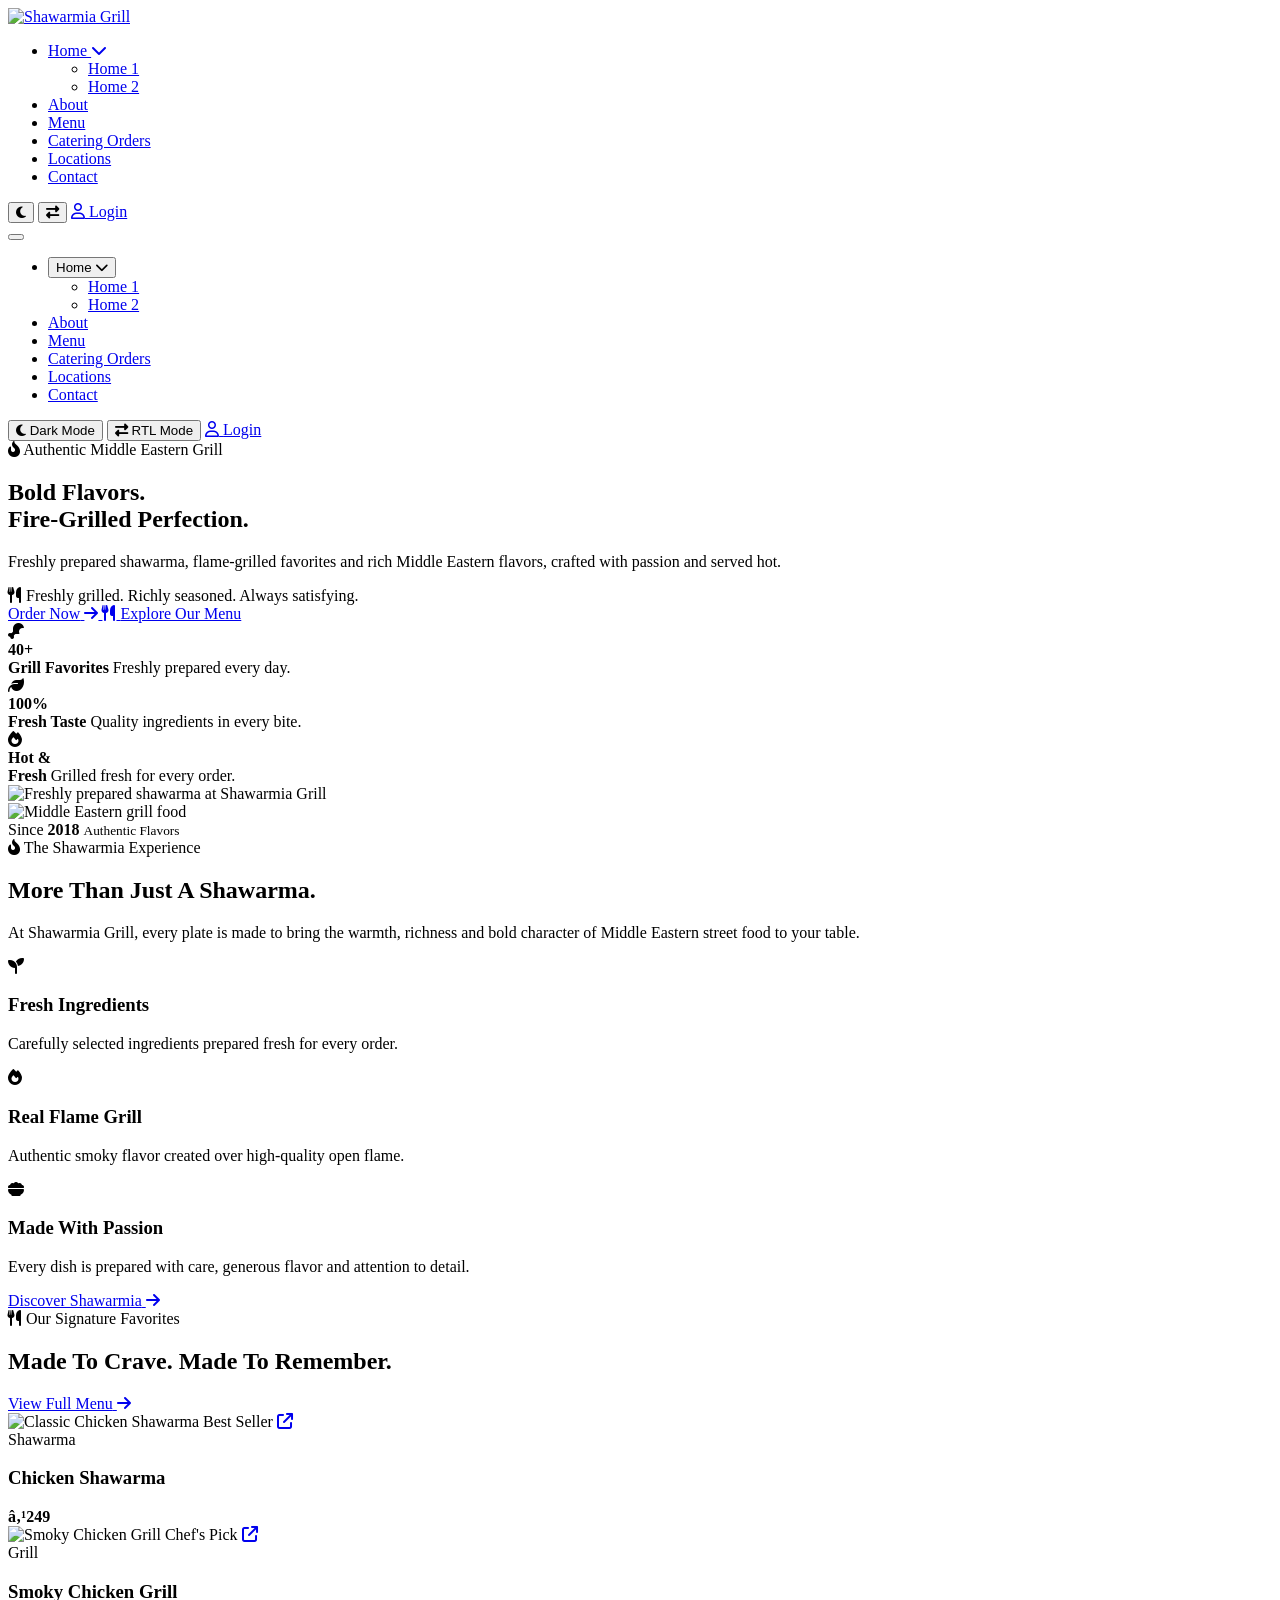
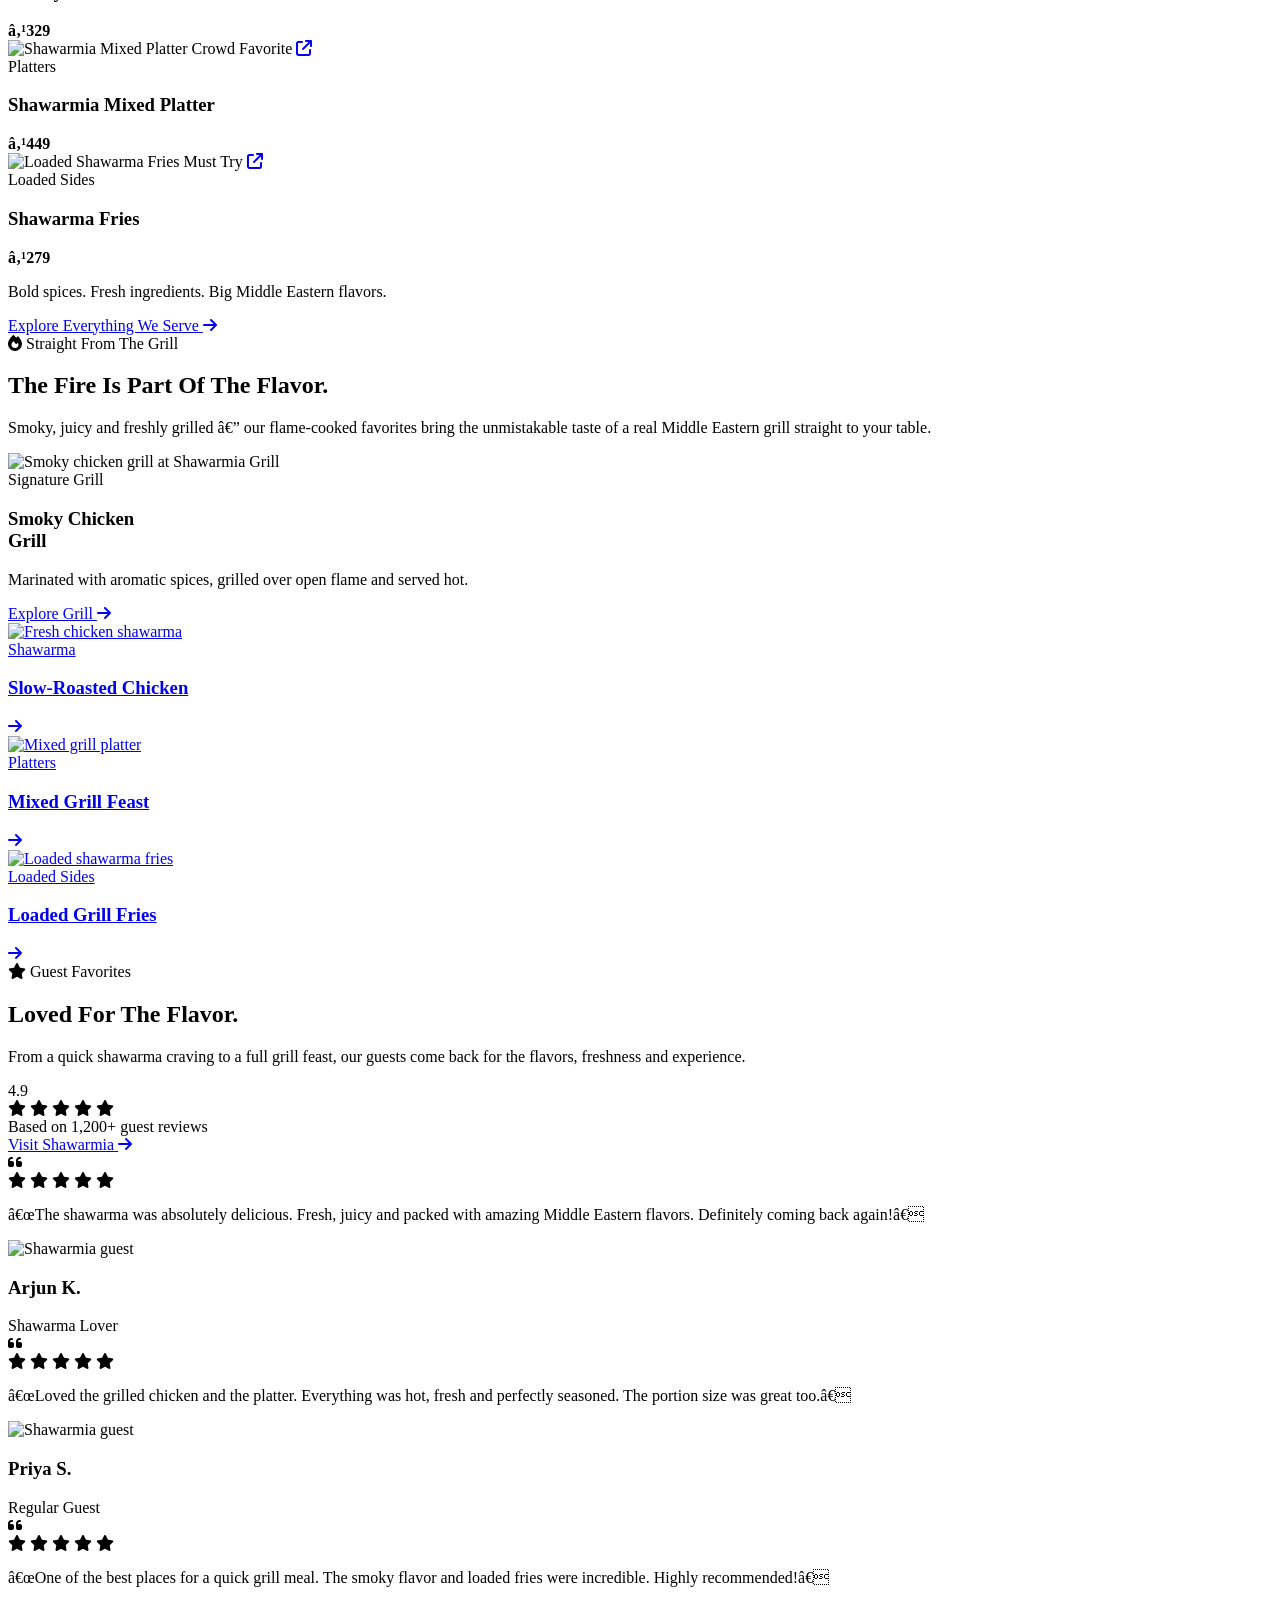
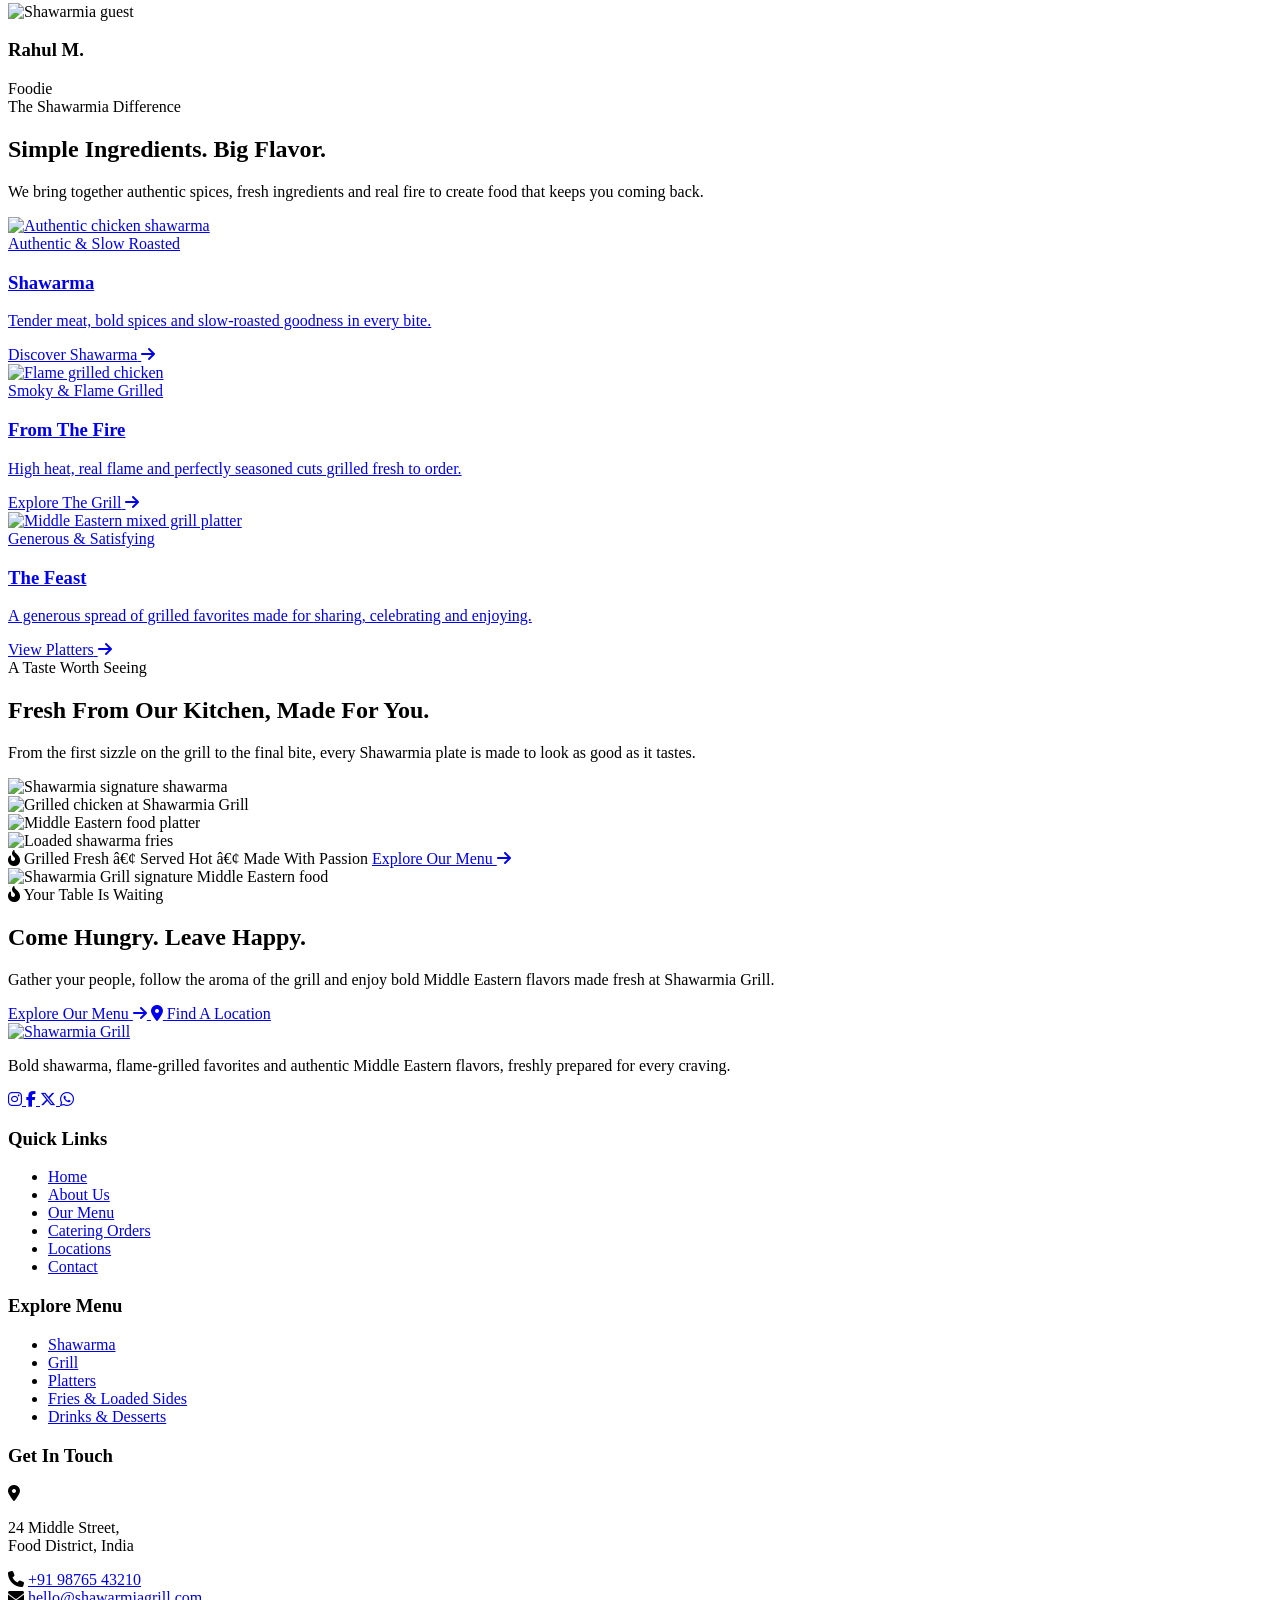
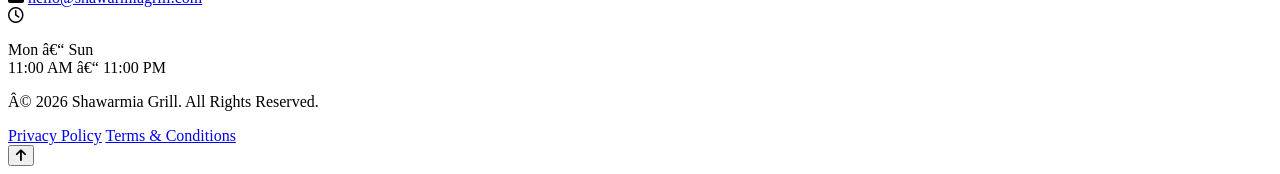
==== index.html @ 10e6cbf2 "Add files via upload" ====
﻿<!DOCTYPE html>
<html lang="en">

<head>
    <meta charset="UTF-8">
    <meta name="viewport" content="width=device-width, initial-scale=1.0">

    <title>Shawarmia Grill</title>

    <meta name="description"
        content="Shawarmia Grill serves flavorful Middle Eastern shawarma, flame-grilled dishes, platters, loaded sides, drinks and desserts.">

    <!-- Google Fonts -->
    <link rel="preconnect" href="https://fonts.googleapis.com">
    <link rel="preconnect" href="https://fonts.gstatic.com" crossorigin>

    <link rel="icon" type="image/png" href="images/favicon.png">

    <link
        href="https://fonts.googleapis.com/css2?family=Bricolage+Grotesque:opsz,wght@10..48,600&family=Manrope:wght@400;500;550&display=swap"
        rel="stylesheet">

    <!-- Font Awesome -->
    <link rel="stylesheet" href="https://cdnjs.cloudflare.com/ajax/libs/font-awesome/6.7.2/css/all.min.css">

    <!-- Main CSS -->
    <script src="js/theme-init.js"></script>
    <link rel="stylesheet" href="css/style.css">
</head>

<body>


    <!-- =========================
     HEADER
     ========================= -->
    <header class="site-header" id="siteHeader">
        <div class="container header-container">

            <!-- Logo -->
            <a href="index.html" class="site-logo" aria-label="Shawarmia Grill Home">
                <img src="images/logo.png" data-theme-light="images/logo.png" data-theme-dark="images/logo-light.png"
                    alt="Shawarmia Grill">
            </a>


            <!-- Desktop Navigation -->
            <nav class="main-navigation" id="mainNavigation">
                <ul class="nav-menu">

                    <!-- Home Dropdown -->
                    <li class="nav-item has-dropdown active">
                        <a href="index.html" class="nav-link">
                            Home
                            <i class="fa-solid fa-chevron-down dropdown-icon"></i>
                        </a>

                        <ul class="dropdown-menu">
                            <li>
                                <a href="index.html" class="dropdown-link active">
                                    Home 1
                                </a>
                            </li>

                            <li>
                                <a href="home-2.html" class="dropdown-link">
                                    Home 2
                                </a>
                            </li>
                        </ul>
                    </li>


                    <!-- About -->
                    <li class="nav-item">
                        <a href="about.html" class="nav-link">
                            About
                        </a>
                    </li>


                    <!-- Menu -->
                    <li class="nav-item">
                        <a href="menu.html" class="nav-link">
                            Menu
                        </a>

                    </li>

                    <!-- Catering -->
                    <li class="nav-item">
                        <a href="catering.html" class="nav-link">
                            Catering Orders
                        </a>
                    </li>


                    <!-- Locations -->
                    <li class="nav-item">
                        <a href="locations.html" class="nav-link">
                            Locations
                        </a>
                    </li>


                    <!-- Contact -->
                    <li class="nav-item">
                        <a href="contact.html" class="nav-link">
                            Contact
                        </a>
                    </li>

                </ul>
            </nav>


            <!-- Desktop Right Actions -->
            <div class="header-actions">

                <!-- Dark Mode -->
                <button type="button" class="header-action-btn theme-toggle" id="themeToggle"
                    aria-label="Toggle dark mode" title="Toggle dark mode">
                    <i class="fa-solid fa-moon"></i>
                </button>


                <!-- RTL -->
                <button type="button" class="header-action-btn rtl-toggle" id="rtlToggle" aria-label="Toggle RTL mode"
                    title="Toggle RTL mode">
                    <i class="fa-solid fa-right-left"></i>
                </button>

                <!-- Login -->
                <a href="login.html" class="login-btn">
                    <i class="fa-regular fa-user"></i>
                    <span>Login</span>
                </a>

            </div>


            <!-- Mobile Menu Toggle -->
            <button type="button" class="mobile-menu-toggle" id="mobileMenuToggle" aria-label="Open navigation menu"
                aria-expanded="false">

                <span></span>
                <span></span>
                <span></span>

            </button>

        </div>


        <!-- Mobile Navigation -->
        <div class="mobile-navigation" id="mobileNavigation">

            <nav class="mobile-nav-inner">

                <ul class="mobile-nav-menu">

                    <!-- Home -->
                    <li class="mobile-nav-item mobile-has-dropdown">

                        <button type="button" class="mobile-nav-link mobile-dropdown-toggle">

                            <span>Home</span>
                            <i class="fa-solid fa-chevron-down"></i>

                        </button>

                        <ul class="mobile-dropdown-menu">

                            <li>
                                <a href="index.html" class="mobile-dropdown-link active">
                                    Home 1
                                </a>
                            </li>

                            <li>
                                <a href="home-2.html" class="mobile-dropdown-link">
                                    Home 2
                                </a>
                            </li>

                        </ul>

                    </li>


                    <!-- About -->
                    <li class="mobile-nav-item">
                        <a href="about.html" class="mobile-nav-link">
                            About
                        </a>
                    </li>


                    <!-- Menu -->
                    <li class="mobile-nav-item">

                        <a href="menu.html" class="mobile-nav-link">
                            Menu
                        </a>

                    </li>


                    <!-- Catering -->
                    <li class="mobile-nav-item">
                        <a href="catering.html" class="mobile-nav-link">
                            Catering Orders
                        </a>
                    </li>


                    <!-- Locations -->
                    <li class="mobile-nav-item">
                        <a href="locations.html" class="mobile-nav-link">
                            Locations
                        </a>
                    </li>


                    <!-- Contact -->
                    <li class="mobile-nav-item">
                        <a href="contact.html" class="mobile-nav-link">
                            Contact
                        </a>
                    </li>

                </ul>


                <!-- Mobile Actions -->
                <div class="mobile-header-actions">

                    <button type="button" class="mobile-action-btn theme-toggle" id="mobileThemeToggle">

                        <i class="fa-solid fa-moon"></i>
                        <span>Dark Mode</span>

                    </button>


                    <button type="button" class="mobile-action-btn rtl-toggle" id="mobileRtlToggle">

                        <i class="fa-solid fa-right-left"></i>
                        <span>RTL Mode</span>

                    </button>

                    <a href="login.html" class="mobile-login-btn">

                        <i class="fa-regular fa-user"></i>
                        <span>Login</span>

                    </a>

                </div>

            </nav>

        </div>

    </header>

    <!-- =========================================================
     HOME PAGE 1 HERO
     ========================================================= -->
    <section class="home-one-hero">

        <!-- Background Overlay -->
        <div class="home-one-hero-overlay"></div>

        <div class="container">

            <!-- Hero Content -->
            <div class="home-one-hero-content">

                <div class="home-one-eyebrow">
                    <span class="home-one-eyebrow-line"></span>

                    <i class="fa-solid fa-fire-flame-curved"></i>

                    <span>Authentic Middle Eastern Grill</span>

                    <span class="home-one-eyebrow-line"></span>
                </div>


                <h1>
                    Bold Flavors.<br>
                    <span>Fire-Grilled</span> Perfection.
                </h1>


                <div class="home-one-description">

                    <p>
                        Freshly prepared shawarma, flame-grilled favorites
                        and rich Middle Eastern flavors, crafted with
                        passion and served hot.
                    </p>

                </div>


                <!-- Hero Mini Highlight -->
                <div class="home-one-highlight">

                    <i class="fa-solid fa-utensils"></i>

                    <span>
                        Freshly grilled. Richly seasoned. Always satisfying.
                    </span>

                </div>

            </div>

        </div>


        <!-- =====================================================
         HERO BOTTOM
         ===================================================== -->
        <div class="home-one-hero-bottom">

            <div class="container">

                <div class="home-one-bottom-inner">


                    <!-- CTA Buttons -->
                    <div class="home-one-actions">

                        <a href="menu.html" class="home-one-btn home-one-btn-primary">

                            <span>Order Now</span>

                            <i class="fa-solid fa-arrow-right"></i>

                        </a>


                        <a href="menu.html" class="home-one-btn home-one-btn-outline">

                            <i class="fa-solid fa-utensils"></i>

                            <span>Explore Our Menu</span>

                        </a>

                    </div>


                    <!-- Stats -->
                    <div class="home-one-stats">


                        <!-- Stat 01 -->
                        <div class="home-one-stat">

                            <div class="home-one-stat-circle">

                                <div class="home-one-stat-content">

                                    <div class="home-one-stat-icon">
                                        <i class="fa-solid fa-drumstick-bite"></i>
                                    </div>

                                    <strong>
                                        40+<br>
                                        Grill Favorites
                                    </strong>

                                    <span>
                                        Freshly prepared
                                        every day.
                                    </span>

                                </div>

                            </div>

                        </div>


                        <!-- Stat 02 -->
                        <div class="home-one-stat">

                            <div class="home-one-stat-circle">

                                <div class="home-one-stat-content">

                                    <div class="home-one-stat-icon">
                                        <i class="fa-solid fa-leaf"></i>
                                    </div>

                                    <strong>
                                        100%<br>
                                        Fresh Taste
                                    </strong>

                                    <span>
                                        Quality ingredients
                                        in every bite.
                                    </span>

                                </div>

                            </div>

                        </div>


                        <!-- Stat 03 -->
                        <div class="home-one-stat">

                            <div class="home-one-stat-circle">

                                <div class="home-one-stat-content">

                                    <div class="home-one-stat-icon">
                                        <i class="fa-solid fa-fire"></i>
                                    </div>

                                    <strong>
                                        Hot &amp;<br>
                                        Fresh
                                    </strong>

                                    <span>
                                        Grilled fresh
                                        for every order.
                                    </span>

                                </div>

                            </div>

                        </div>


                    </div>

                </div>

            </div>

        </div>

    </section>

    <section class="home-one-experience">
        <div class="container">
            <div class="home-one-experience-grid">

                <div class="home-one-experience-images">

                    <div class="home-one-experience-main-image">
                        <img src="images/a1.jpg" alt="Freshly prepared shawarma at Shawarmia Grill">
                    </div>

                    <div class="home-one-experience-small-image">
                        <img src="images/a2.jpg" alt="Middle Eastern grill food">
                    </div>

                    <div class="home-one-experience-badge">
                        <span>Since</span>
                        <strong>2018</strong>
                        <small>Authentic Flavors</small>
                    </div>

                </div>

                <div class="home-one-experience-content">

                    <span class="home-one-experience-eyebrow">
                        <i class="fa-solid fa-fire-flame-curved"></i>
                        The Shawarmia Experience
                    </span>

                    <h2>
                        More Than Just
                        <span>A Shawarma.</span>
                    </h2>

                    <p class="home-one-experience-intro">
                        At Shawarmia Grill, every plate is made to bring the
                        warmth, richness and bold character of Middle Eastern
                        street food to your table.
                    </p>

                    <div class="home-one-experience-points">

                        <div class="home-one-experience-point">
                            <div class="home-one-experience-icon">
                                <i class="fa-solid fa-seedling"></i>
                            </div>

                            <div>
                                <h3>Fresh Ingredients</h3>
                                <p>
                                    Carefully selected ingredients prepared
                                    fresh for every order.
                                </p>
                            </div>
                        </div>

                        <div class="home-one-experience-point">
                            <div class="home-one-experience-icon">
                                <i class="fa-solid fa-fire"></i>
                            </div>

                            <div>
                                <h3>Real Flame Grill</h3>
                                <p>
                                    Authentic smoky flavor created over
                                    high-quality open flame.
                                </p>
                            </div>
                        </div>

                        <div class="home-one-experience-point">
                            <div class="home-one-experience-icon">
                                <i class="fa-solid fa-bowl-food"></i>
                            </div>

                            <div>
                                <h3>Made With Passion</h3>
                                <p>
                                    Every dish is prepared with care,
                                    generous flavor and attention to detail.
                                </p>
                            </div>
                        </div>

                    </div>

                    <a href="about.html" class="home-one-experience-btn">
                        <span>Discover Shawarmia</span>
                        <i class="fa-solid fa-arrow-right"></i>
                    </a>

                </div>

            </div>
        </div>
    </section>

    <section class="home-one-signature">
        <div class="container">

            <div class="home-one-signature-header">
                <div>
                    <span class="home-one-signature-eyebrow">
                        <i class="fa-solid fa-utensils"></i>
                        Our Signature Favorites
                    </span>

                    <h2>
                        Made To Crave.
                        <span>Made To Remember.</span>
                    </h2>
                </div>

                <a href="menu.html" class="home-one-signature-view">
                    <span>View Full Menu</span>
                    <i class="fa-solid fa-arrow-right"></i>
                </a>
            </div>

            <div class="home-one-signature-grid">

                <!-- Card 01 -->
                <article class="home-one-signature-card">
                    <div class="home-one-signature-image">
                        <img src="images/a3.jpg" alt="Classic Chicken Shawarma">

                        <span class="home-one-signature-tag">
                            Best Seller
                        </span>

                        <a href="menu.html#shawarma" class="home-one-signature-arrow"
                            aria-label="View Classic Chicken Shawarma">
                            <i class="fa-solid fa-arrow-up-right-from-square"></i>
                        </a>
                    </div>

                    <div class="home-one-signature-info">
                        <div>
                            <span class="home-one-signature-category">
                                Shawarma
                            </span>

                            <h3>Chicken Shawarma</h3>
                        </div>

                        <strong>â‚¹249</strong>
                    </div>
                </article>


                <!-- Card 02 -->
                <article class="home-one-signature-card">
                    <div class="home-one-signature-image">
                        <img src="images/a4.jpg" alt="Smoky Chicken Grill">

                        <span class="home-one-signature-tag">
                            Chef's Pick
                        </span>

                        <a href="menu.html#grill" class="home-one-signature-arrow"
                            aria-label="View Smoky Chicken Grill">
                            <i class="fa-solid fa-arrow-up-right-from-square"></i>
                        </a>
                    </div>

                    <div class="home-one-signature-info">
                        <div>
                            <span class="home-one-signature-category">
                                Grill
                            </span>

                            <h3>Smoky Chicken Grill</h3>
                        </div>

                        <strong>â‚¹329</strong>
                    </div>
                </article>


                <!-- Card 03 -->
                <article class="home-one-signature-card">
                    <div class="home-one-signature-image">
                        <img src="images/a5.jpg" alt="Shawarmia Mixed Platter">

                        <span class="home-one-signature-tag">
                            Crowd Favorite
                        </span>

                        <a href="menu.html#platters" class="home-one-signature-arrow"
                            aria-label="View Shawarmia Mixed Platter">
                            <i class="fa-solid fa-arrow-up-right-from-square"></i>
                        </a>
                    </div>

                    <div class="home-one-signature-info">
                        <div>
                            <span class="home-one-signature-category">
                                Platters
                            </span>

                            <h3>Shawarmia Mixed Platter</h3>
                        </div>

                        <strong>â‚¹449</strong>
                    </div>
                </article>


                <!-- Card 04 -->
                <article class="home-one-signature-card">
                    <div class="home-one-signature-image">
                        <img src="images/a6.jpg" alt="Loaded Shawarma Fries">

                        <span class="home-one-signature-tag">
                            Must Try
                        </span>

                        <a href="menu.html#loaded-sides" class="home-one-signature-arrow"
                            aria-label="View Loaded Shawarma Fries">
                            <i class="fa-solid fa-arrow-up-right-from-square"></i>
                        </a>
                    </div>

                    <div class="home-one-signature-info">
                        <div>
                            <span class="home-one-signature-category">
                                Loaded Sides
                            </span>

                            <h3>Shawarma Fries</h3>
                        </div>

                        <strong>â‚¹279</strong>
                    </div>
                </article>

            </div>

            <div class="home-one-signature-bottom">
                <p>
                    Bold spices. Fresh ingredients. Big Middle Eastern flavors.
                </p>

                <a href="menu.html" class="home-one-signature-bottom-link">
                    Explore Everything We Serve
                    <i class="fa-solid fa-arrow-right"></i>
                </a>
            </div>

        </div>
    </section>

    <section class="home-one-grill">
        <div class="container">

            <div class="home-one-grill-header">

                <div class="home-one-grill-heading">
                    <span class="home-one-grill-eyebrow">
                        <i class="fa-solid fa-fire"></i>
                        Straight From The Grill
                    </span>

                    <h2>
                        The Fire Is
                        <span>Part Of The Flavor.</span>
                    </h2>
                </div>

                <p class="home-one-grill-description">
                    Smoky, juicy and freshly grilled â€” our flame-cooked
                    favorites bring the unmistakable taste of a real
                    Middle Eastern grill straight to your table.
                </p>

            </div>


            <div class="home-one-grill-showcase">

                <!-- Main Grill -->
                <div class="home-one-grill-main">

                    <img src="images/a7.jpg" alt="Smoky chicken grill at Shawarmia Grill">

                    <div class="home-one-grill-overlay"></div>

                    <div class="home-one-grill-main-content">

                        <span>Signature Grill</span>

                        <h3>
                            Smoky Chicken
                            <br>
                            Grill
                        </h3>

                        <p>
                            Marinated with aromatic spices, grilled over
                            open flame and served hot.
                        </p>

                        <a href="menu.html#grill" class="home-one-grill-link">
                            <span>Explore Grill</span>
                            <i class="fa-solid fa-arrow-right"></i>
                        </a>

                    </div>

                </div>


                <!-- Side Items -->
                <div class="home-one-grill-side">

                    <a href="menu.html#shawarma" class="home-one-grill-small">

                        <div class="home-one-grill-small-image">
                            <img src="images/a8.jpg" alt="Fresh chicken shawarma">
                        </div>

                        <div class="home-one-grill-small-content">

                            <span>Shawarma</span>

                            <h3>
                                Slow-Roasted
                                Chicken
                            </h3>

                            <i class="fa-solid fa-arrow-right"></i>

                        </div>

                    </a>


                    <a href="menu.html#platters" class="home-one-grill-small">

                        <div class="home-one-grill-small-image">
                            <img src="images/a9.jpg" alt="Mixed grill platter">
                        </div>

                        <div class="home-one-grill-small-content">

                            <span>Platters</span>

                            <h3>
                                Mixed Grill
                                Feast
                            </h3>

                            <i class="fa-solid fa-arrow-right"></i>

                        </div>

                    </a>


                    <a href="menu.html#loaded-sides" class="home-one-grill-small">

                        <div class="home-one-grill-small-image">
                            <img src="images/a10.jpg" alt="Loaded shawarma fries">
                        </div>

                        <div class="home-one-grill-small-content">

                            <span>Loaded Sides</span>

                            <h3>
                                Loaded Grill
                                Fries
                            </h3>

                            <i class="fa-solid fa-arrow-right"></i>

                        </div>

                    </a>

                </div>

            </div>

        </div>
    </section>

    <section class="home-one-testimonials">
        <div class="container">

            <div class="home-one-testimonials-grid">

                <!-- Left Content -->
                <div class="home-one-testimonials-intro">

                    <span class="home-one-testimonials-eyebrow">
                        <i class="fa-solid fa-star"></i>
                        Guest Favorites
                    </span>

                    <h2>
                        Loved For The
                        <span>Flavor.</span>
                    </h2>

                    <p>
                        From a quick shawarma craving to a full grill feast,
                        our guests come back for the flavors, freshness
                        and experience.
                    </p>

                    <div class="home-one-rating">

                        <div class="home-one-rating-score">
                            4.9
                        </div>

                        <div class="home-one-rating-details">

                            <div class="home-one-stars">
                                <i class="fa-solid fa-star"></i>
                                <i class="fa-solid fa-star"></i>
                                <i class="fa-solid fa-star"></i>
                                <i class="fa-solid fa-star"></i>
                                <i class="fa-solid fa-star"></i>
                            </div>

                            <span>
                                Based on 1,200+ guest reviews
                            </span>

                        </div>

                    </div>

                    <a href="contact.html" class="home-one-testimonials-btn">

                        <span>Visit Shawarmia</span>
                        <i class="fa-solid fa-arrow-right"></i>

                    </a>

                </div>


                <!-- Reviews -->
                <div class="home-one-testimonial-list">

                    <!-- Review 01 -->
                    <article class="home-one-testimonial-card">

                        <div class="home-one-testimonial-top">

                            <div class="home-one-testimonial-quote">
                                <i class="fa-solid fa-quote-left"></i>
                            </div>

                            <div class="home-one-testimonial-stars">
                                <i class="fa-solid fa-star"></i>
                                <i class="fa-solid fa-star"></i>
                                <i class="fa-solid fa-star"></i>
                                <i class="fa-solid fa-star"></i>
                                <i class="fa-solid fa-star"></i>
                            </div>

                        </div>

                        <p>
                            â€œThe shawarma was absolutely delicious. Fresh,
                            juicy and packed with amazing Middle Eastern
                            flavors. Definitely coming back again!â€
                        </p>

                        <div class="home-one-testimonial-author">

                            <div class="home-one-testimonial-image">
                                <img src="images/a11.jpg" alt="Shawarmia guest">
                            </div>

                            <div class="home-one-testimonial-info">
                                <h3>Arjun K.</h3>
                                <span>Shawarma Lover</span>
                            </div>

                        </div>

                    </article>


                    <!-- Review 02 -->
                    <article class="home-one-testimonial-card">

                        <div class="home-one-testimonial-top">

                            <div class="home-one-testimonial-quote">
                                <i class="fa-solid fa-quote-left"></i>
                            </div>

                            <div class="home-one-testimonial-stars">
                                <i class="fa-solid fa-star"></i>
                                <i class="fa-solid fa-star"></i>
                                <i class="fa-solid fa-star"></i>
                                <i class="fa-solid fa-star"></i>
                                <i class="fa-solid fa-star"></i>
                            </div>

                        </div>

                        <p>
                            â€œLoved the grilled chicken and the platter.
                            Everything was hot, fresh and perfectly seasoned.
                            The portion size was great too.â€
                        </p>

                        <div class="home-one-testimonial-author">

                            <div class="home-one-testimonial-image">
                                <img src="images/a12.jpg" alt="Shawarmia guest">
                            </div>

                            <div class="home-one-testimonial-info">
                                <h3>Priya S.</h3>
                                <span>Regular Guest</span>
                            </div>

                        </div>

                    </article>


                    <!-- Review 03 -->
                    <article class="home-one-testimonial-card">

                        <div class="home-one-testimonial-top">

                            <div class="home-one-testimonial-quote">
                                <i class="fa-solid fa-quote-left"></i>
                            </div>

                            <div class="home-one-testimonial-stars">
                                <i class="fa-solid fa-star"></i>
                                <i class="fa-solid fa-star"></i>
                                <i class="fa-solid fa-star"></i>
                                <i class="fa-solid fa-star"></i>
                                <i class="fa-solid fa-star"></i>
                            </div>

                        </div>

                        <p>
                            â€œOne of the best places for a quick grill meal.
                            The smoky flavor and loaded fries were incredible.
                            Highly recommended!â€
                        </p>

                        <div class="home-one-testimonial-author">

                            <div class="home-one-testimonial-image">
                                <img src="images/a13.jpg" alt="Shawarmia guest">
                            </div>

                            <div class="home-one-testimonial-info">
                                <h3>Rahul M.</h3>
                                <span>Foodie</span>
                            </div>

                        </div>

                    </article>

                </div>

            </div>

        </div>
    </section>

    <section class="home-one-difference">
        <div class="container">

            <div class="home-one-difference-header">
                <span class="home-one-difference-eyebrow">
                    The Shawarmia Difference
                </span>

                <h2>
                    Simple Ingredients.
                    <span>Big Flavor.</span>
                </h2>

                <p>
                    We bring together authentic spices, fresh ingredients
                    and real fire to create food that keeps you coming back.
                </p>
            </div>


            <div class="home-one-difference-showcase">

                <!-- Panel 01 -->
                <a href="menu.html#shawarma" class="home-one-difference-panel">

                    <img src="images/a14.jpg" alt="Authentic chicken shawarma">

                    <div class="home-one-difference-overlay"></div>

                    <div class="home-one-difference-content">
                        <span>Authentic &amp; Slow Roasted</span>

                        <h3>
                            Shawarma
                        </h3>

                        <p>
                            Tender meat, bold spices and slow-roasted
                            goodness in every bite.
                        </p>

                        <div class="home-one-difference-link">
                            <span>Discover Shawarma</span>
                            <i class="fa-solid fa-arrow-right"></i>
                        </div>
                    </div>

                </a>


                <!-- Panel 02 -->
                <a href="menu.html#grill" class="home-one-difference-panel">

                    <img src="images/a15.jpg" alt="Flame grilled chicken">

                    <div class="home-one-difference-overlay"></div>

                    <div class="home-one-difference-content">
                        <span>Smoky &amp; Flame Grilled</span>

                        <h3>
                            From The Fire
                        </h3>

                        <p>
                            High heat, real flame and perfectly seasoned
                            cuts grilled fresh to order.
                        </p>

                        <div class="home-one-difference-link">
                            <span>Explore The Grill</span>
                            <i class="fa-solid fa-arrow-right"></i>
                        </div>
                    </div>

                </a>


                <!-- Panel 03 -->
                <a href="menu.html#platters" class="home-one-difference-panel">

                    <img src="images/a16.jpg" alt="Middle Eastern mixed grill platter">

                    <div class="home-one-difference-overlay"></div>

                    <div class="home-one-difference-content">
                        <span>Generous &amp; Satisfying</span>

                        <h3>
                            The Feast
                        </h3>

                        <p>
                            A generous spread of grilled favorites made
                            for sharing, celebrating and enjoying.
                        </p>

                        <div class="home-one-difference-link">
                            <span>View Platters</span>
                            <i class="fa-solid fa-arrow-right"></i>
                        </div>
                    </div>

                </a>

            </div>

        </div>
    </section>

    <section class="home-one-gallery">
        <div class="container">

            <div class="home-one-gallery-header">

                <div>
                    <span class="home-one-gallery-eyebrow">
                        A Taste Worth Seeing
                    </span>

                    <h2>
                        Fresh From Our Kitchen,
                        <span>Made For You.</span>
                    </h2>
                </div>

                <p>
                    From the first sizzle on the grill to the final bite,
                    every Shawarmia plate is made to look as good as it tastes.
                </p>

            </div>


            <div class="home-one-gallery-grid">

                <div class="home-one-gallery-item home-one-gallery-large">
                    <img src="images/a17.jpg" alt="Shawarmia signature shawarma">
                </div>

                <div class="home-one-gallery-item">
                    <img src="images/a18.jpg" alt="Grilled chicken at Shawarmia Grill">
                </div>

                <div class="home-one-gallery-item">
                    <img src="images/a19.jpg" alt="Middle Eastern food platter">
                </div>

                <div class="home-one-gallery-item home-one-gallery-wide">
                    <img src="images/a20.jpg" alt="Loaded shawarma fries">
                </div>

            </div>


            <div class="home-one-gallery-bottom">

                <span>
                    <i class="fa-solid fa-fire-flame-curved"></i>
                    Grilled Fresh â€¢ Served Hot â€¢ Made With Passion
                </span>

                <a href="menu.html">
                    Explore Our Menu
                    <i class="fa-solid fa-arrow-right"></i>
                </a>

            </div>

        </div>
    </section>

    <section class="home-one-final-cta">

        <div class="home-one-final-cta-image">
            <img src="images/Fresh Shawarma and Middle Eastern grill food.jpg"
                alt="Shawarmia Grill signature Middle Eastern food">
        </div>

        <div class="home-one-final-cta-overlay"></div>

        <div class="container">

            <div class="home-one-final-cta-content">

                <span class="home-one-final-cta-eyebrow">
                    <i class="fa-solid fa-fire-flame-curved"></i>
                    Your Table Is Waiting
                </span>

                <h2>
                    Come Hungry.
                    <span>Leave Happy.</span>
                </h2>

                <p>
                    Gather your people, follow the aroma of the grill
                    and enjoy bold Middle Eastern flavors made fresh
                    at Shawarmia Grill.
                </p>

                <div class="home-one-final-cta-actions">

                    <a href="menu.html" class="home-one-final-cta-btn home-one-final-cta-primary">
                        <span>Explore Our Menu</span>
                        <i class="fa-solid fa-arrow-right"></i>
                    </a>

                    <a href="locations.html" class="home-one-final-cta-btn home-one-final-cta-secondary">
                        <i class="fa-solid fa-location-dot"></i>
                        <span>Find A Location</span>
                    </a>

                </div>

            </div>

        </div>

    </section>

    <!-- =========================================================
     FOOTER
     ========================================================= -->
    <footer class="site-footer">

        <div class="container">

            <div class="footer-main">

                <!-- Brand -->
                <div class="footer-brand">

                    <a href="index.html" class="footer-logo">
                        <img src="images/logo-light.png" alt="Shawarmia Grill">
                    </a>

                    <p class="footer-description">
                        Bold shawarma, flame-grilled favorites and authentic
                        Middle Eastern flavors, freshly prepared for every craving.
                    </p>

                    <div class="footer-socials">

                        <a href="#" class="footer-social" aria-label="Instagram">
                            <i class="fa-brands fa-instagram"></i>
                        </a>

                        <a href="#" class="footer-social" aria-label="Facebook">
                            <i class="fa-brands fa-facebook-f"></i>
                        </a>

                        <a href="#" class="footer-social" aria-label="X">
                            <i class="fa-brands fa-x-twitter"></i>
                        </a>

                        <a href="#" class="footer-social" aria-label="WhatsApp">
                            <i class="fa-brands fa-whatsapp"></i>
                        </a>

                    </div>

                </div>


                <!-- Quick Links -->
                <div class="footer-column">

                    <h3 class="footer-title">Quick Links</h3>

                    <ul class="footer-links">

                        <li>
                            <a href="index.html">Home</a>
                        </li>

                        <li>
                            <a href="about.html">About Us</a>
                        </li>

                        <li>
                            <a href="menu.html">Our Menu</a>
                        </li>

                        <li>
                            <a href="catering.html">Catering Orders</a>
                        </li>

                        <li>
                            <a href="locations.html">Locations</a>
                        </li>

                        <li>
                            <a href="contact.html">Contact</a>
                        </li>

                    </ul>

                </div>


                <!-- Menu -->
                <div class="footer-column">

                    <h3 class="footer-title">Explore Menu</h3>

                    <ul class="footer-links">

                        <li>
                            <a href="menu.html#shawarma">Shawarma</a>
                        </li>

                        <li>
                            <a href="menu.html#grill">Grill</a>
                        </li>

                        <li>
                            <a href="menu.html#platters">Platters</a>
                        </li>

                        <li>
                            <a href="menu.html#loaded-sides">
                                Fries &amp; Loaded Sides
                            </a>
                        </li>

                        <li>
                            <a href="menu.html#drinks-desserts">
                                Drinks &amp; Desserts
                            </a>
                        </li>

                    </ul>

                </div>


                <!-- Contact -->
                <div class="footer-column footer-contact">

                    <h3 class="footer-title">Get In Touch</h3>

                    <div class="footer-contact-item">

                        <i class="fa-solid fa-location-dot"></i>

                        <p>
                            24 Middle Street,<br>
                            Food District, India
                        </p>

                    </div>

                    <div class="footer-contact-item">

                        <i class="fa-solid fa-phone"></i>

                        <a href="tel:+919876543210">
                            +91 98765 43210
                        </a>

                    </div>

                    <div class="footer-contact-item">

                        <i class="fa-solid fa-envelope"></i>

                        <a href="mailto:hello@shawarmiagrill.com">
                            hello@shawarmiagrill.com
                        </a>

                    </div>

                    <div class="footer-contact-item">

                        <i class="fa-regular fa-clock"></i>

                        <p>
                            Mon â€“ Sun<br>
                            11:00 AM â€“ 11:00 PM
                        </p>

                    </div>

                </div>

            </div>


            <!-- Footer Bottom -->

            <div class="footer-bottom">

                <p>
                    Â© 2026 Shawarmia Grill. All Rights Reserved.
                </p>

                <div class="footer-bottom-links">

                    <a href="#">Privacy Policy</a>

                    <span></span>

                    <a href="#">Terms &amp; Conditions</a>

                </div>

            </div>

        </div>

    </footer>

    <!-- Scroll To Top -->
    <button class="scroll-top-btn" id="scrollTopBtn" type="button" aria-label="Scroll to top">
        <i class="fa-solid fa-arrow-up"></i>
    </button>

    <!-- Main JS -->
    <script src="js/main.js"></script>

</body>

</html>
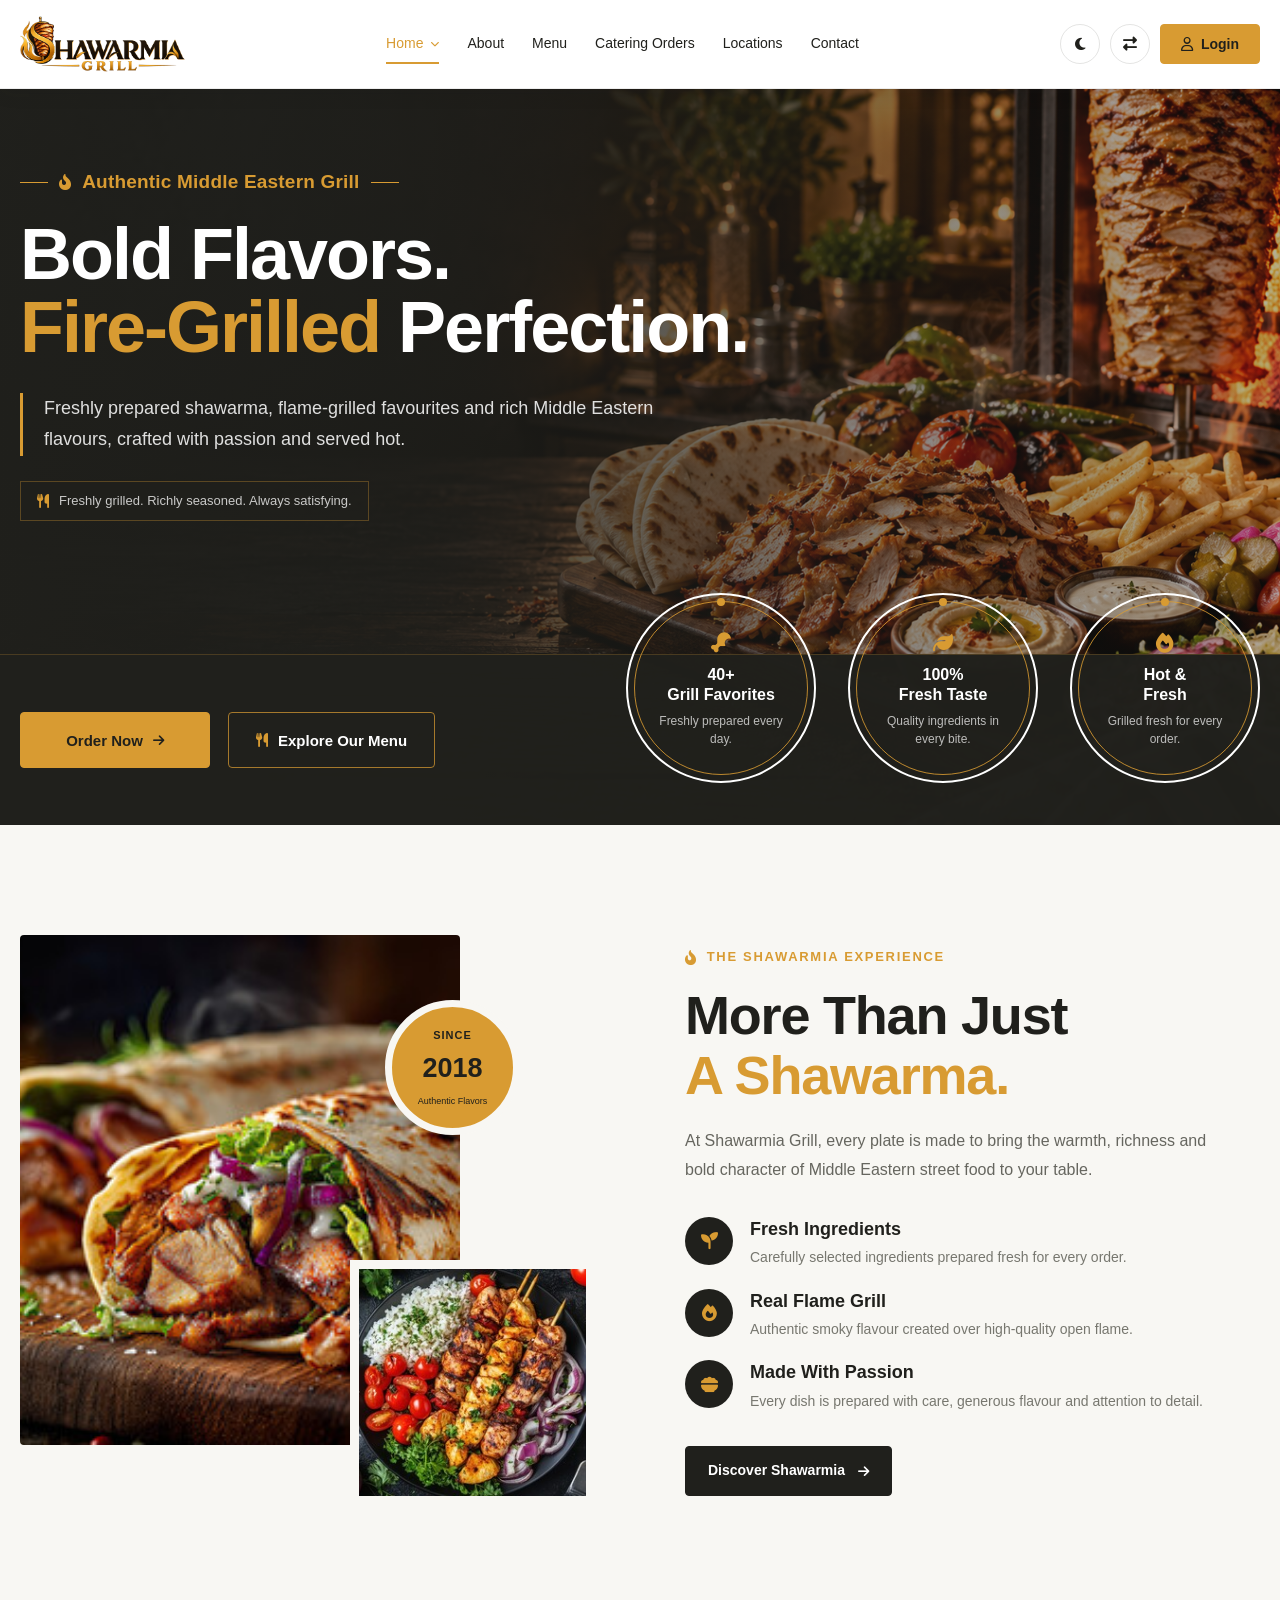
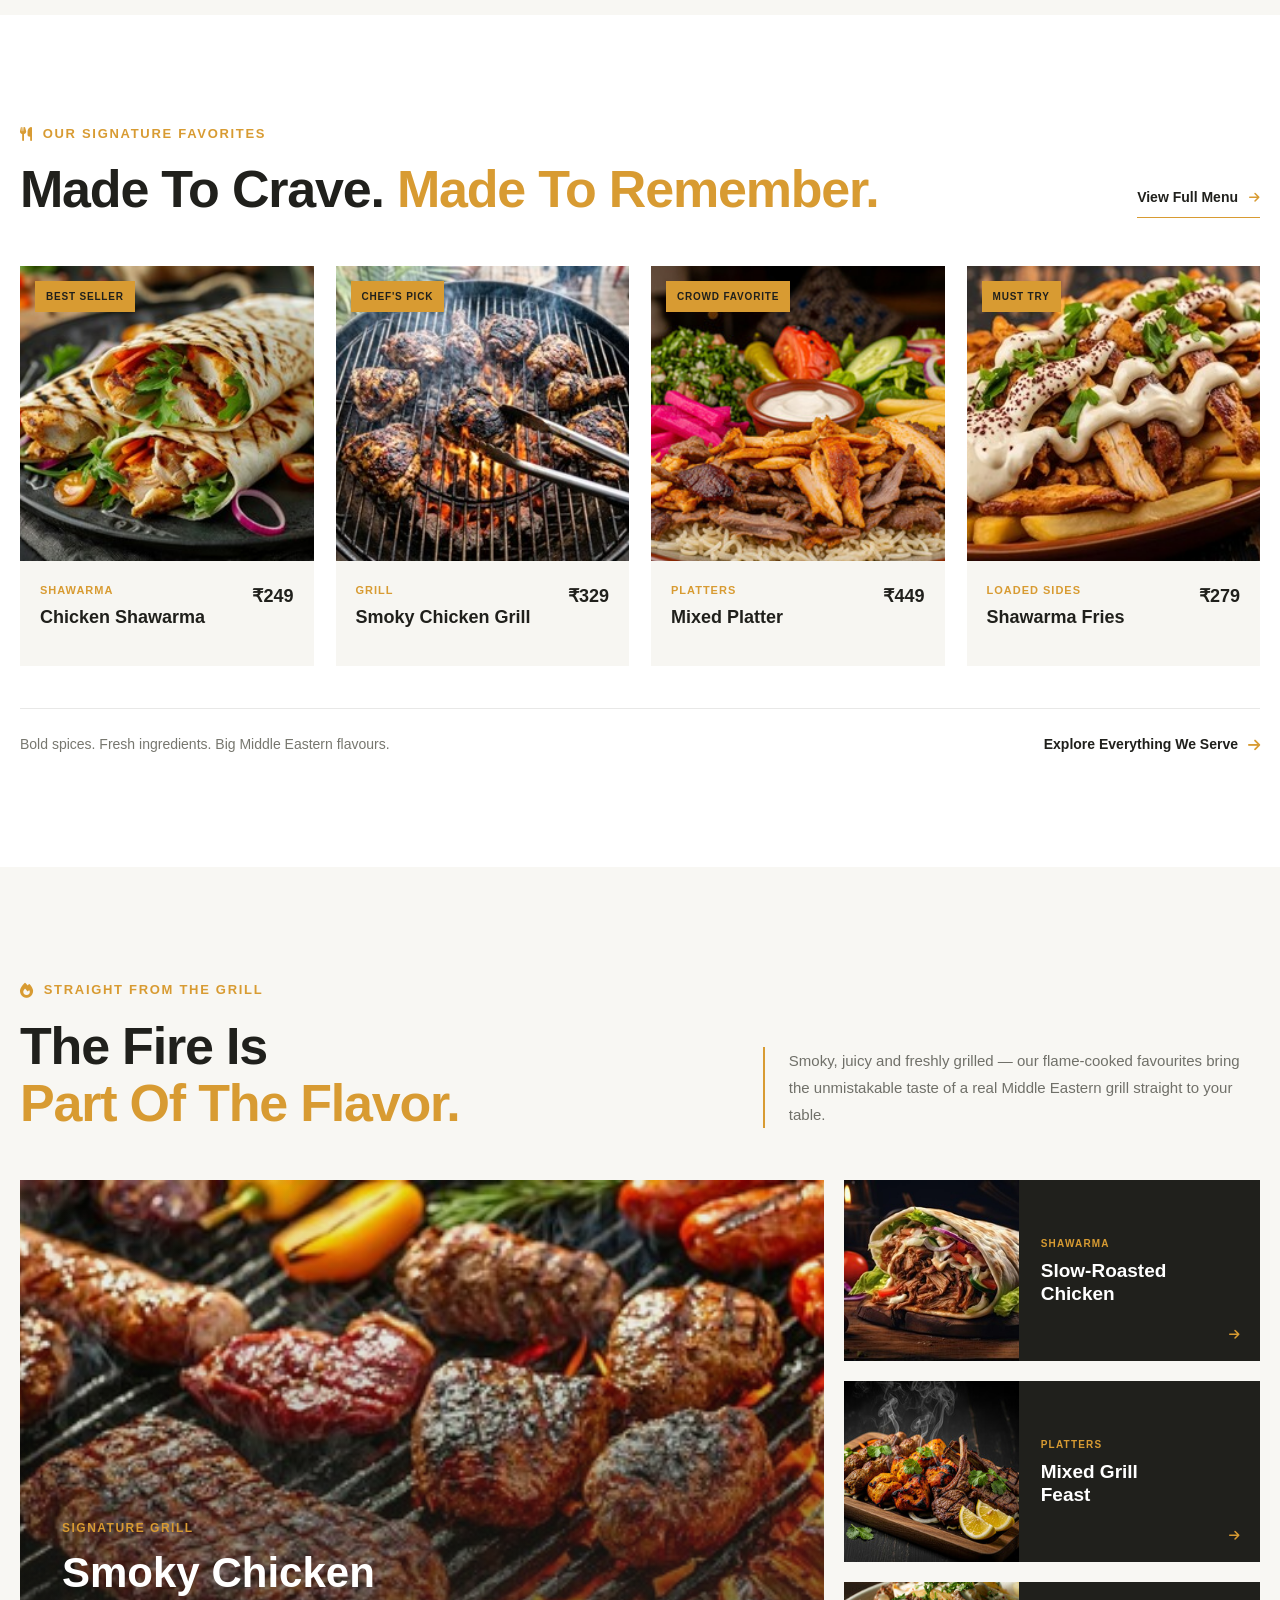
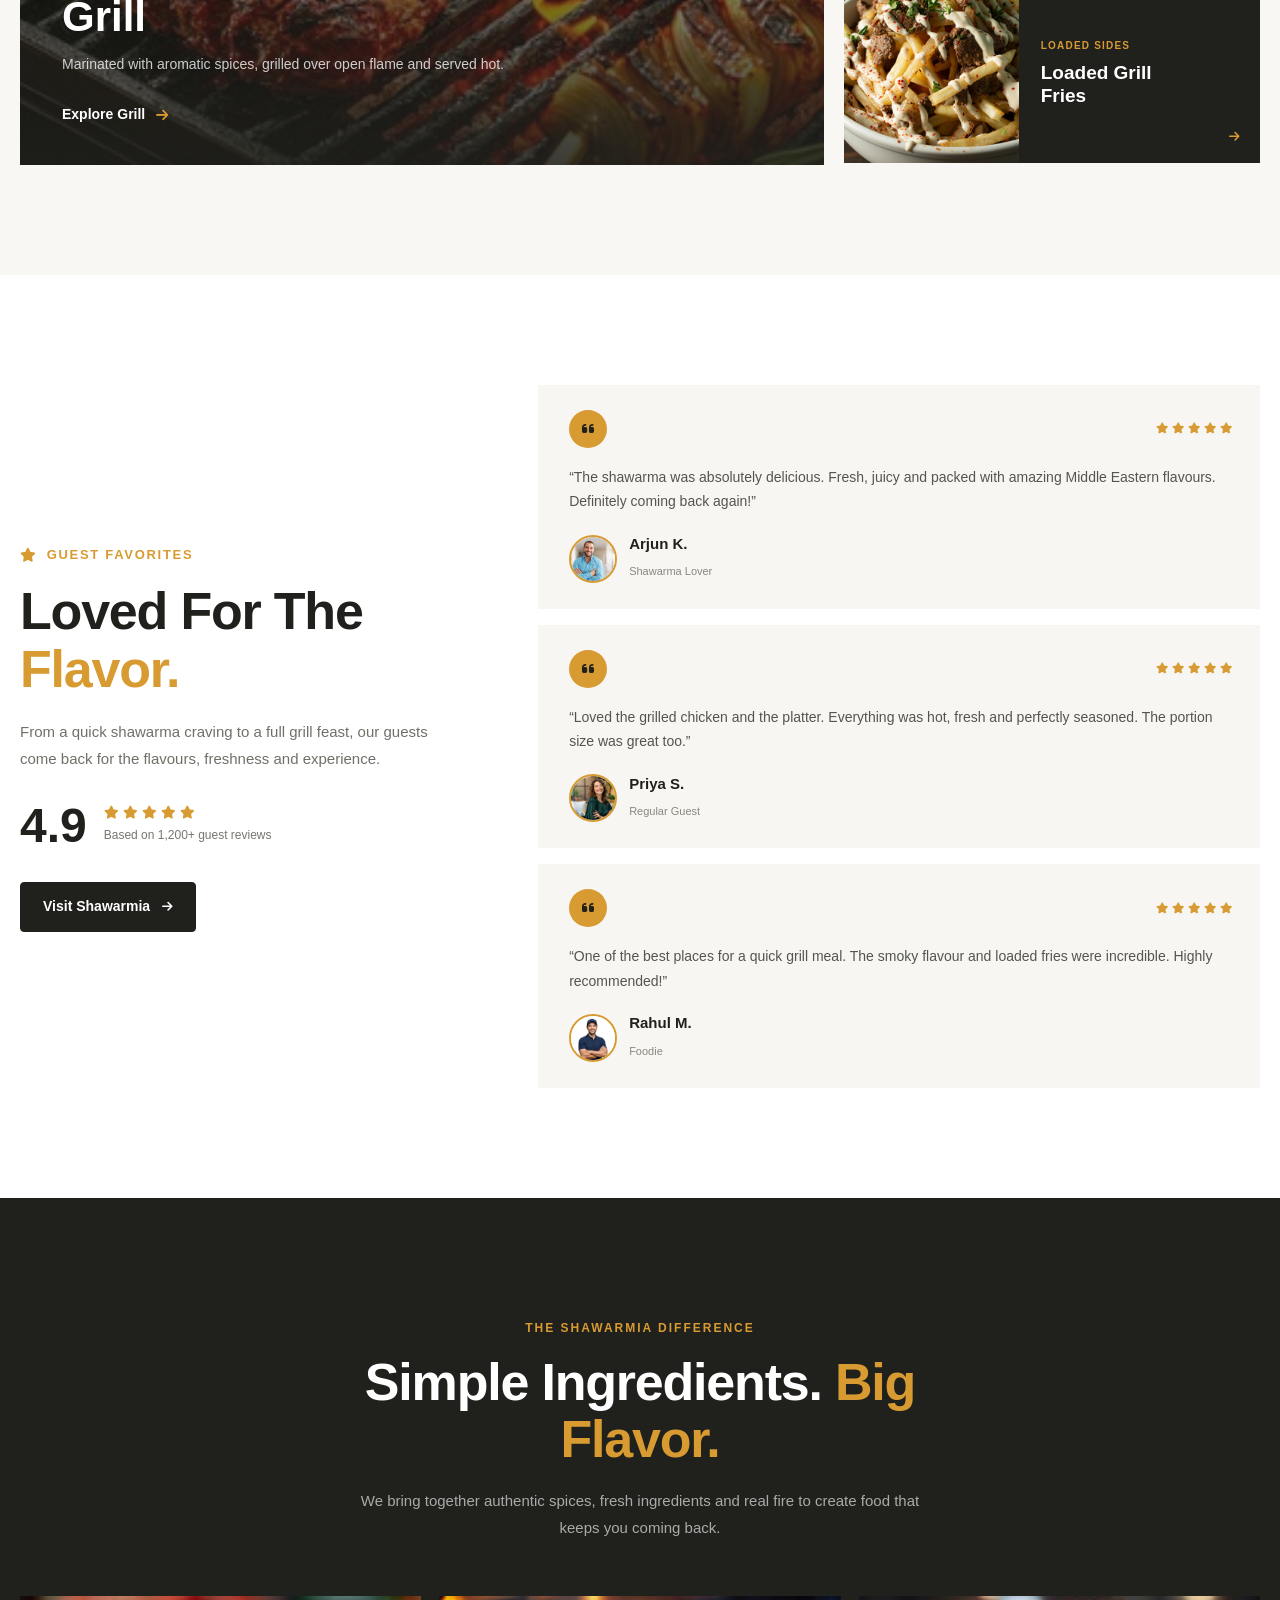
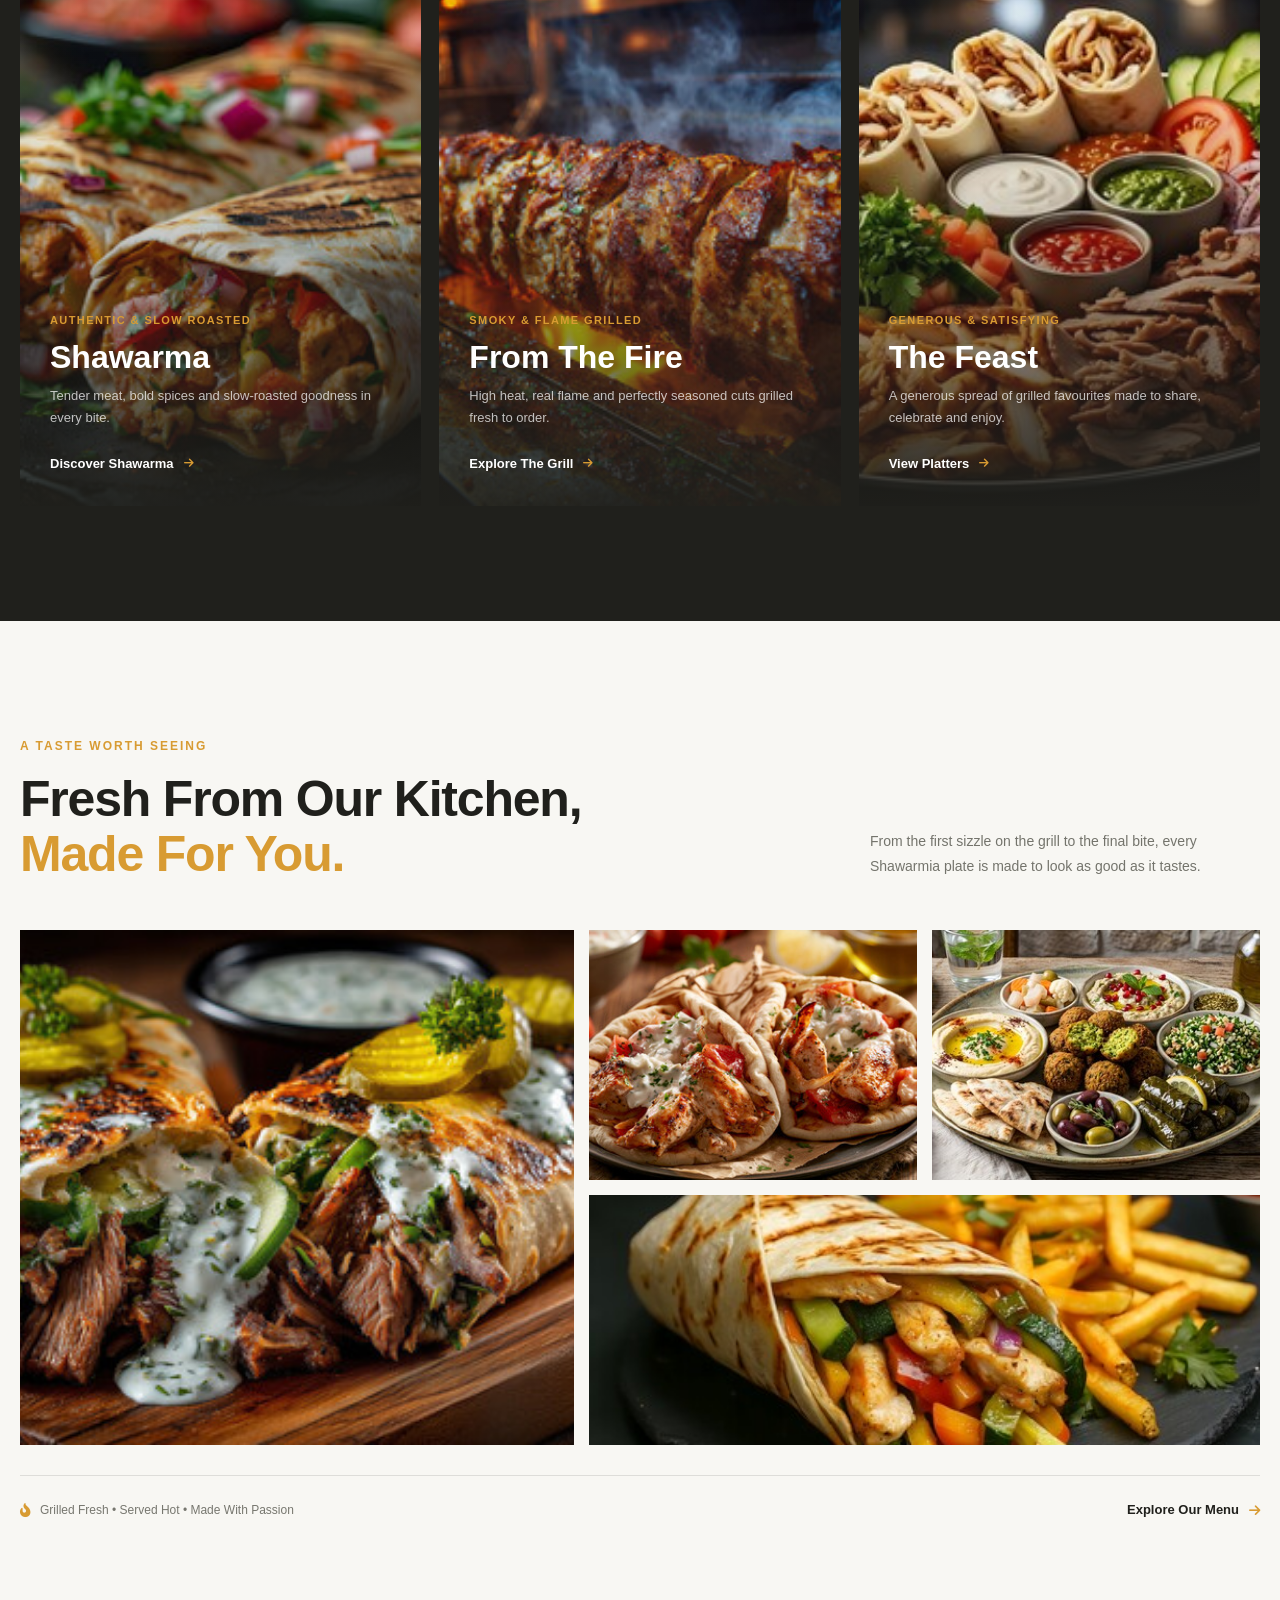
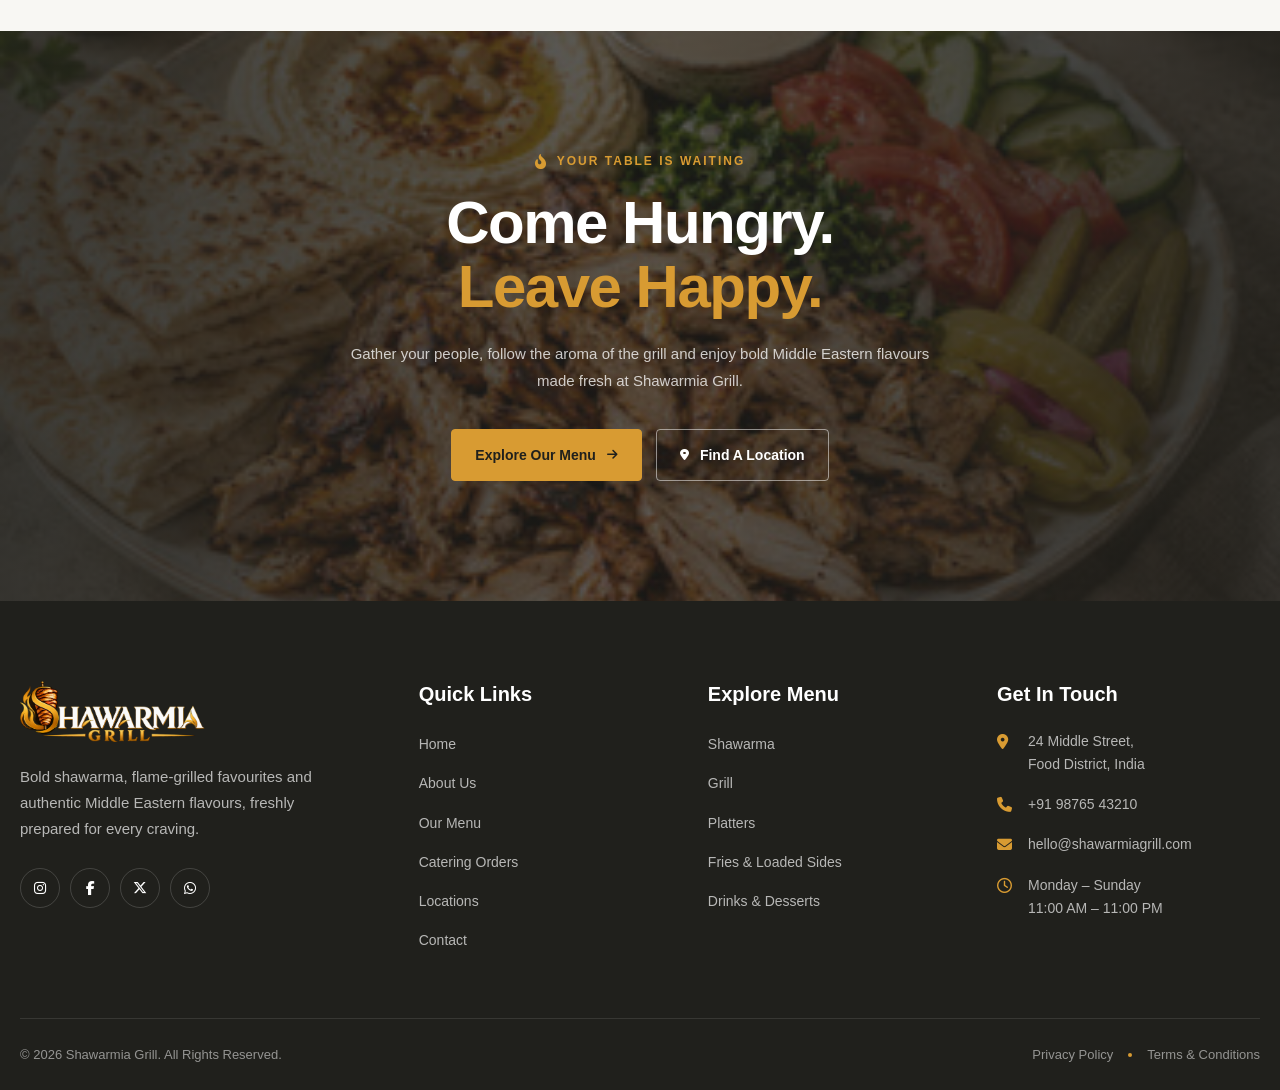
==== commit 6fe2b4fa: "Add files via upload" ====
--- a/index.html
+++ b/index.html
@@ -1,5 +1,5 @@
 ﻿<!DOCTYPE html>
-<html lang="en">
+<html lang="en-IN">
 
 <head>
     <meta charset="UTF-8">
@@ -298,8 +298,8 @@
                 <div class="home-one-description">
 
                     <p>
-                        Freshly prepared shawarma, flame-grilled favorites
-                        and rich Middle Eastern flavors, crafted with
+                        Freshly prepared shawarma, flame-grilled favourites
+                        and rich Middle Eastern flavours, crafted with
                         passion and served hot.
                     </p>
 
@@ -517,7 +517,7 @@
                             <div>
                                 <h3>Real Flame Grill</h3>
                                 <p>
-                                    Authentic smoky flavor created over
+                                    Authentic smoky flavour created over
                                     high-quality open flame.
                                 </p>
                             </div>
@@ -532,7 +532,7 @@
                                 <h3>Made With Passion</h3>
                                 <p>
                                     Every dish is prepared with care,
-                                    generous flavor and attention to detail.
+                                    generous flavour and attention to detail.
                                 </p>
                             </div>
                         </div>
@@ -598,7 +598,7 @@
                             <h3>Chicken Shawarma</h3>
                         </div>
 
-                        <strong>â‚¹249</strong>
+                        <strong>₹249</strong>
                     </div>
                 </article>
 
@@ -627,7 +627,7 @@
                             <h3>Smoky Chicken Grill</h3>
                         </div>
 
-                        <strong>â‚¹329</strong>
+                        <strong>₹329</strong>
                     </div>
                 </article>
 
@@ -653,10 +653,10 @@
                                 Platters
                             </span>
 
-                            <h3>Shawarmia Mixed Platter</h3>
-                        </div>
-
-                        <strong>â‚¹449</strong>
+                            <h3>Mixed Platter</h3>
+                        </div>
+
+                        <strong>₹449</strong>
                     </div>
                 </article>
 
@@ -685,7 +685,7 @@
                             <h3>Shawarma Fries</h3>
                         </div>
 
-                        <strong>â‚¹279</strong>
+                        <strong>₹279</strong>
                     </div>
                 </article>
 
@@ -693,7 +693,7 @@
 
             <div class="home-one-signature-bottom">
                 <p>
-                    Bold spices. Fresh ingredients. Big Middle Eastern flavors.
+                    Bold spices. Fresh ingredients. Big Middle Eastern flavours.
                 </p>
 
                 <a href="menu.html" class="home-one-signature-bottom-link">
@@ -723,8 +723,8 @@
                 </div>
 
                 <p class="home-one-grill-description">
-                    Smoky, juicy and freshly grilled â€” our flame-cooked
-                    favorites bring the unmistakable taste of a real
+                    Smoky, juicy and freshly grilled — our flame-cooked
+                    favourites bring the unmistakable taste of a real
                     Middle Eastern grill straight to your table.
                 </p>
 
@@ -860,7 +860,7 @@
 
                     <p>
                         From a quick shawarma craving to a full grill feast,
-                        our guests come back for the flavors, freshness
+                        our guests come back for the flavours, freshness
                         and experience.
                     </p>
 
@@ -921,9 +921,9 @@
                         </div>
 
                         <p>
-                            â€œThe shawarma was absolutely delicious. Fresh,
+                            “The shawarma was absolutely delicious. Fresh,
                             juicy and packed with amazing Middle Eastern
-                            flavors. Definitely coming back again!â€
+                            flavours. Definitely coming back again!”
                         </p>
 
                         <div class="home-one-testimonial-author">
@@ -962,9 +962,9 @@
                         </div>
 
                         <p>
-                            â€œLoved the grilled chicken and the platter.
+                            “Loved the grilled chicken and the platter.
                             Everything was hot, fresh and perfectly seasoned.
-                            The portion size was great too.â€
+                            The portion size was great too.”
                         </p>
 
                         <div class="home-one-testimonial-author">
@@ -1003,9 +1003,9 @@
                         </div>
 
                         <p>
-                            â€œOne of the best places for a quick grill meal.
-                            The smoky flavor and loaded fries were incredible.
-                            Highly recommended!â€
+                            “One of the best places for a quick grill meal.
+                            The smoky flavour and loaded fries were incredible.
+                            Highly recommended!”
                         </p>
 
                         <div class="home-one-testimonial-author">
@@ -1123,8 +1123,8 @@
                         </h3>
 
                         <p>
-                            A generous spread of grilled favorites made
-                            for sharing, celebrating and enjoying.
+                            A generous spread of grilled favourites made
+                            to share, celebrate and enjoy.
                         </p>
 
                         <div class="home-one-difference-link">
@@ -1189,7 +1189,7 @@
 
                 <span>
                     <i class="fa-solid fa-fire-flame-curved"></i>
-                    Grilled Fresh â€¢ Served Hot â€¢ Made With Passion
+                    Grilled Fresh • Served Hot • Made With Passion
                 </span>
 
                 <a href="menu.html">
@@ -1227,7 +1227,7 @@
 
                 <p>
                     Gather your people, follow the aroma of the grill
-                    and enjoy bold Middle Eastern flavors made fresh
+                    and enjoy bold Middle Eastern flavours made fresh
                     at Shawarmia Grill.
                 </p>
 
@@ -1268,8 +1268,8 @@
                     </a>
 
                     <p class="footer-description">
-                        Bold shawarma, flame-grilled favorites and authentic
-                        Middle Eastern flavors, freshly prepared for every craving.
+                        Bold shawarma, flame-grilled favourites and authentic
+                        Middle Eastern flavours, freshly prepared for every craving.
                     </p>
 
                     <div class="footer-socials">
@@ -1408,8 +1408,8 @@
                         <i class="fa-regular fa-clock"></i>
 
                         <p>
-                            Mon â€“ Sun<br>
-                            11:00 AM â€“ 11:00 PM
+                            Monday – Sunday<br>
+                            11:00 AM – 11:00 PM
                         </p>
 
                     </div>
@@ -1424,7 +1424,7 @@
             <div class="footer-bottom">
 
                 <p>
-                    Â© 2026 Shawarmia Grill. All Rights Reserved.
+                    © 2026 Shawarmia Grill. All Rights Reserved.
                 </p>
 
                 <div class="footer-bottom-links">
--- a/css/style.css
+++ b/css/style.css
@@ -0,0 +1,23623 @@
+/* =========================================================
+   SHAWARMIA GRILL
+   Global Styles
+   ========================================================= */
+
+/* =========================
+   ROOT VARIABLES
+   ========================= */
+
+:root {
+    --primary-color: #20201C;
+    --secondary-color: #D89B32;
+
+    --white-color: #FFFFFF;
+    --light-color: #F7F4ED;
+    --text-color: #30302B;
+    --muted-color: #6F6C64;
+
+    --body-bg: #FFFFFF;
+    --surface-color: #FFFFFF;
+    --soft-surface-color: #F8F7F3;
+    --card-bg: #FFFFFF;
+    --input-bg: #FFFFFF;
+    --border-color: rgba(32, 32, 28, .12);
+    --text-primary: #20201C;
+    --text-secondary: #6F6C64;
+    --ink-rgb: 32, 32, 28;
+    --gray-66665f: #66665f;
+    --gray-77776f: #77776f;
+    --gray-707069: #707069;
+    --gray-74746c: #74746c;
+    --gray-55554f: #55554f;
+    --gray-88887f: #88887f;
+    --gray-73736b: #73736b;
+    --gray-999990: #999990;
+    --gray-72664f: #72664f;
+
+    --heading-font: "Bricolage Grotesque", sans-serif;
+    --body-font: "Manrope", sans-serif;
+
+    --transition: 0.3s ease;
+}
+
+
+/* =========================
+   RESET
+   ========================= */
+
+* {
+    margin: 0;
+    padding: 0;
+    box-sizing: border-box;
+}
+
+html {
+    scroll-behavior: smooth;
+}
+
+body {
+    margin: 0;
+    padding: 0;
+    background-color: var(--body-bg);
+    color: var(--text-color);
+    font-family: var(--body-font);
+    font-size: 16px;
+    font-weight: 400;
+    line-height: 1.7;
+    overflow-x: hidden;
+}
+
+img {
+    max-width: 100%;
+    height: auto;
+    display: block;
+}
+
+a {
+    color: inherit;
+    text-decoration: none;
+    transition: var(--transition);
+}
+
+button,
+input,
+textarea,
+select {
+    font: inherit;
+}
+
+button {
+    border: none;
+    cursor: pointer;
+}
+
+ul,
+ol {
+    margin: 0;
+    padding: 0;
+    list-style: none;
+}
+
+
+/* =========================
+   TYPOGRAPHY
+   ========================= */
+
+h1,
+h2,
+h3,
+h4,
+h5,
+h6 {
+    margin: 0;
+    padding: 0;
+    color: var(--text-primary);
+    font-family: var(--heading-font);
+    font-weight: 600;
+    line-height: 1.2;
+}
+
+h1 {
+    font-size: 58px;
+}
+
+h2 {
+    font-size: 42px;
+}
+
+h3 {
+    font-size: 30px;
+}
+
+h4 {
+    font-size: 24px;
+}
+
+h5 {
+    font-size: 20px;
+}
+
+h6 {
+    font-size: 18px;
+}
+
+p {
+    margin: 0;
+    color: var(--text-color);
+    font-family: var(--body-font);
+    font-size: 16px;
+    font-weight: 400;
+    line-height: 1.7;
+}
+
+
+/* =========================
+   COMMON CLASSES
+   ========================= */
+
+.container {
+    width: 100%;
+    max-width: 1320px;
+    margin: 0 auto;
+    padding: 0 20px;
+}
+
+.section-padding {
+    padding: 100px 0;
+}
+
+.section-title {
+    max-width: 720px;
+    margin-bottom: 45px;
+}
+
+.section-title h2 {
+    margin-bottom: 16px;
+    font-weight: 600;
+}
+
+.section-title p {
+    max-width: 650px;
+    font-weight: 400;
+}
+
+
+/* =========================
+   BUTTON STYLE
+   ========================= */
+
+.btn {
+    display: inline-flex;
+    align-items: center;
+    justify-content: center;
+    gap: 8px;
+
+    min-width: 190px;
+    min-height: 58px;
+    padding: 15px 32px;
+
+    border: none;
+    border-radius: 50px;
+
+    background-color: var(--secondary-color);
+    color: var(--white-color);
+
+    font-family: var(--body-font);
+    font-size: 16px;
+    font-weight: 600;
+    line-height: 1;
+
+    text-align: center;
+    white-space: nowrap;
+
+    transition:
+        background-color 0.3s ease,
+        color 0.3s ease,
+        transform 0.3s ease,
+        box-shadow 0.3s ease;
+}
+
+.btn:hover {
+    background-color: var(--primary-color);
+    color: var(--white-color);
+
+    transform: translateY(-2px);
+
+    box-shadow: 0 8px 20px rgba(32, 32, 28, 0.16);
+}
+
+
+/* =========================
+   PRIMARY BUTTON
+   ========================= */
+
+.btn-primary {
+    background-color: var(--secondary-color);
+    color: var(--white-color);
+}
+
+.btn-primary:hover {
+    background-color: var(--primary-color);
+    color: var(--white-color);
+}
+
+
+/* =========================
+   OUTLINE BUTTON
+   ========================= */
+
+.btn-outline {
+    background-color: transparent;
+    color: var(--text-primary);
+
+    border: 1px solid var(--primary-color);
+}
+
+.btn-outline:hover {
+    background-color: var(--primary-color);
+    color: var(--white-color);
+
+    border-color: var(--primary-color);
+}
+
+/* =========================
+   DARK SECTION
+   ========================= */
+
+.dark-section {
+    background-color: var(--primary-color);
+}
+
+.dark-section h1,
+.dark-section h2,
+.dark-section h3,
+.dark-section h4,
+.dark-section h5,
+.dark-section h6 {
+    color: var(--white-color);
+}
+
+.dark-section p {
+    color: rgba(255, 255, 255, 0.78);
+}
+
+
+/* =========================
+   IMAGE
+   ========================= */
+
+.cover-image {
+    width: 100%;
+    height: 100%;
+    object-fit: cover;
+}
+
+
+/* =========================
+   FORM ELEMENTS
+   ========================= */
+
+.form-group {
+    margin-bottom: 20px;
+}
+
+.form-group label {
+    display: block;
+    margin-bottom: 8px;
+
+    color: var(--text-primary);
+    font-size: 15px;
+    font-weight: 500;
+}
+
+.form-control {
+    width: 100%;
+    min-height: 52px;
+    padding: 12px 16px;
+
+    border: 1px solid #D9D6CE;
+    border-radius: 4px;
+
+    background-color: var(--white-color);
+    color: var(--text-color);
+
+    font-family: var(--body-font);
+    font-size: 15px;
+    font-weight: 400;
+
+    outline: none;
+    transition: var(--transition);
+}
+
+.form-control:focus {
+    border-color: var(--secondary-color);
+}
+
+textarea.form-control {
+    min-height: 140px;
+    resize: vertical;
+}
+
+
+/* =========================
+   RESPONSIVE FOUNDATION
+   ========================= */
+
+@media (max-width: 1199px) {
+
+    h1 {
+        font-size: 52px;
+    }
+
+    h2 {
+        font-size: 38px;
+    }
+
+    h3 {
+        font-size: 28px;
+    }
+
+    .section-padding {
+        padding: 85px 0;
+    }
+}
+
+
+@media (max-width: 991px) {
+
+    body {
+        font-size: 15px;
+    }
+
+    h1 {
+        font-size: 46px;
+    }
+
+    h2 {
+        font-size: 36px;
+    }
+
+    h3 {
+        font-size: 27px;
+    }
+
+    p {
+        font-size: 15px;
+    }
+
+    .section-padding {
+        padding: 75px 0;
+    }
+
+    .container {
+        padding: 0 18px;
+    }
+}
+
+
+@media (max-width: 767px) {
+
+    h1 {
+        font-size: 38px;
+    }
+
+    h2 {
+        font-size: 32px;
+    }
+
+    h3 {
+        font-size: 25px;
+    }
+
+    h4 {
+        font-size: 21px;
+    }
+
+    h5 {
+        font-size: 18px;
+    }
+
+    h6 {
+        font-size: 17px;
+    }
+
+    p {
+        font-size: 15px;
+        line-height: 1.65;
+    }
+
+    .section-padding {
+        padding: 65px 0;
+    }
+
+    .section-title {
+        margin-bottom: 35px;
+    }
+
+    .btn {
+        min-height: 48px;
+        padding: 12px 22px;
+    }
+}
+
+
+@media (max-width: 575px) {
+
+    h1 {
+        font-size: 34px;
+    }
+
+    h2 {
+        font-size: 29px;
+    }
+
+    h3 {
+        font-size: 23px;
+    }
+
+    p {
+        font-size: 14px;
+    }
+
+    .section-padding {
+        padding: 55px 0;
+    }
+
+    .container {
+        padding: 0 15px;
+    }
+}
+
+/* Preserve spacing between stacked Home 2 food cards on phones. */
+@media (max-width: 600px) {
+    .home-two-food-showcase {
+        gap: 16px !important;
+    }
+
+    .home-two-food-card-featured {
+        margin-top: 0 !important;
+    }
+}
+
+/* =========================================
+   SCROLL TO TOP
+========================================= */
+
+.scroll-top-btn {
+    position: fixed;
+    right: 8px;
+    bottom: 10px;
+    z-index: 9998;
+
+    width: 36px;
+    height: 36px;
+
+    display: flex;
+    align-items: center;
+    justify-content: center;
+
+    color: var(--text-primary);
+    background-color: var(--secondary-color);
+
+    border: 1px solid var(--secondary-color);
+    border-radius: 50%;
+
+    font-size: 10px;
+
+    cursor: pointer;
+
+    opacity: 0;
+    visibility: hidden;
+    transform: translateY(15px);
+
+    transition:
+        opacity 0.3s ease,
+        visibility 0.3s ease,
+        transform 0.3s ease,
+        background-color 0.3s ease,
+        color 0.3s ease;
+}
+
+.scroll-top-btn.active {
+    opacity: 1;
+    visibility: visible;
+    transform: translateY(0);
+}
+
+.scroll-top-btn:hover {
+    color: var(--white-color);
+    background-color: var(--primary-color);
+    border-color: var(--primary-color);
+}
+
+.scroll-top-btn i {
+    transition: transform 0.3s ease;
+}
+
+.scroll-top-btn:hover i {
+    transform: translateY(-2px);
+}
+
+/**************************************************Header******************************************************/
+
+/* =========================================================
+   FIXED HEADER
+   ========================================================= */
+
+.site-header {
+    position: fixed;
+    top: 0;
+    left: 0;
+    width: 100%;
+    z-index: 9999;
+
+    background-color: var(--white-color);
+
+    border-bottom: 1px solid rgba(32, 32, 28, 0.08);
+
+    box-shadow: 0 4px 18px rgba(32, 32, 28, 0.08);
+}
+
+body {
+    padding-top: 65px;
+}
+
+.header-container {
+    min-height: 80px;
+    display: flex;
+    align-items: center;
+    justify-content: space-between;
+    gap: 30px;
+}
+
+
+/* =========================
+   LOGO
+   ========================= */
+
+.site-logo {
+    flex: 0 0 auto;
+    display: flex;
+    align-items: center;
+}
+
+.site-logo img {
+    width: 165px;
+    max-width: 100%;
+    height: auto;
+    object-fit: contain;
+}
+
+
+/* =========================
+   DESKTOP NAVIGATION
+   ========================= */
+
+.main-navigation {
+    flex: 1;
+    display: flex;
+    justify-content: center;
+}
+
+.nav-menu {
+    display: flex;
+    align-items: center;
+    justify-content: center;
+    gap: 28px;
+}
+
+.nav-item {
+    position: relative;
+}
+
+.nav-link {
+    position: relative;
+    display: inline-flex;
+    align-items: center;
+    gap: 7px;
+
+    padding: 32px 0;
+
+    color: var(--text-primary);
+    font-family: var(--body-font);
+    font-size: 14px;
+    font-weight: 500;
+
+    white-space: nowrap;
+    transition: var(--transition);
+}
+
+.nav-link:hover,
+.nav-item.active>.nav-link {
+    color: var(--secondary-color);
+}
+
+
+/* =========================
+   ACTIVE NAV UNDERLINE
+   ========================= */
+
+.nav-item>.nav-link::after {
+    content: "";
+    position: absolute;
+    left: 0;
+    bottom: 24px;
+
+    width: 0;
+    height: 2px;
+
+    background-color: var(--secondary-color);
+    transition: width 0.3s ease;
+}
+
+.nav-item:hover>.nav-link::after,
+.nav-item.active>.nav-link::after {
+    width: 100%;
+}
+
+
+/* =========================
+   DROPDOWN ICON
+   ========================= */
+
+.dropdown-icon {
+    font-size: 9px;
+    transition: transform 0.3s ease;
+}
+
+.nav-item:hover .dropdown-icon {
+    transform: rotate(180deg);
+}
+
+
+/* =========================
+   DESKTOP DROPDOWN
+   ========================= */
+
+.dropdown-menu {
+    position: absolute;
+    top: calc(100% - 5px);
+    left: 50%;
+
+    width: 235px;
+    padding: 10px;
+
+    background-color: var(--white-color);
+    border: 1px solid rgba(32, 32, 28, 0.08);
+    border-top: 3px solid var(--secondary-color);
+
+    box-shadow: 0 14px 35px rgba(32, 32, 28, 0.12);
+
+    opacity: 0;
+    visibility: hidden;
+    transform: translate(-50%, 12px);
+
+    transition:
+        opacity 0.25s ease,
+        visibility 0.25s ease,
+        transform 0.25s ease;
+}
+
+.has-dropdown:hover>.dropdown-menu {
+    opacity: 1;
+    visibility: visible;
+    transform: translate(-50%, 0);
+}
+
+
+/* =========================
+   DROPDOWN LINK
+   ========================= */
+
+.dropdown-link {
+    position: relative;
+
+    display: flex;
+    align-items: center;
+
+    min-height: 44px;
+    padding: 10px 14px;
+
+    color: var(--text-primary);
+    font-family: var(--body-font);
+    font-size: 14px;
+    font-weight: 500;
+
+    transition: var(--transition);
+}
+
+.dropdown-link:hover,
+.dropdown-link.active {
+    color: var(--secondary-color);
+    background-color: rgba(216, 155, 50, 0.10);
+}
+
+.dropdown-link.active {
+    font-weight: 600;
+}
+
+
+/* =========================
+   HEADER ACTIONS
+   ========================= */
+
+.header-actions {
+    flex: 0 0 auto;
+
+    display: flex;
+    align-items: center;
+    gap: 10px;
+}
+
+.header-action-btn {
+    width: 40px;
+    height: 40px;
+
+    display: inline-flex;
+    align-items: center;
+    justify-content: center;
+
+    border: 1px solid rgba(32, 32, 28, 0.12);
+    border-radius: 50%;
+
+    background-color: transparent;
+    color: var(--text-primary);
+
+    transition: var(--transition);
+}
+
+.header-action-btn:hover {
+    background-color: var(--secondary-color);
+    border-color: var(--secondary-color);
+    color: var(--text-primary);
+}
+
+.header-action-btn i {
+    font-size: 14px;
+}
+
+.rtl-toggle span {
+    font-size: 10px;
+    font-weight: 600;
+}
+
+/* =========================
+   LOGIN BUTTON
+   ========================= */
+
+.login-btn {
+    min-width: 100px;
+    min-height: 40px;
+    padding: 0 10px;
+
+    display: inline-flex;
+    align-items: center;
+    justify-content: center;
+    gap: 8px;
+
+    border: 1px solid var(--secondary-color);
+    border-radius: 4px;
+
+    background-color: var(--secondary-color);
+    color: var(--text-primary);
+
+    font-family: var(--body-font);
+    font-size: 14px;
+    font-weight: 600;
+    line-height: 1;
+
+    white-space: nowrap;
+
+    transition:
+        background-color 0.3s ease,
+        color 0.3s ease,
+        transform 0.3s ease,
+        box-shadow 0.3s ease;
+}
+
+.login-btn:hover {
+    background-color: var(--secondary-color);
+    border-color: var(--secondary-color);
+    color: var(--text-primary);
+
+    transform: translateY(-2px);
+
+}
+
+.login-btn i {
+    font-size: 14px;
+}
+
+/* =========================
+   MOBILE MENU TOGGLE
+   ========================= */
+
+.mobile-menu-toggle {
+    display: none;
+
+    width: 44px;
+    height: 44px;
+
+    flex-direction: column;
+    align-items: center;
+    justify-content: center;
+    gap: 5px;
+
+    background-color: var(--primary-color);
+    border-radius: 4px;
+}
+
+.mobile-menu-toggle span {
+    display: block;
+
+    width: 21px;
+    height: 2px;
+
+    background-color: var(--white-color);
+
+    transition: 0.3s ease;
+}
+
+
+/* Hamburger → X */
+
+.mobile-menu-toggle.active span:nth-child(1) {
+    transform: translateY(7px) rotate(45deg);
+}
+
+.mobile-menu-toggle.active span:nth-child(2) {
+    opacity: 0;
+}
+
+.mobile-menu-toggle.active span:nth-child(3) {
+    transform: translateY(-7px) rotate(-45deg);
+}
+
+
+/* =========================
+   MOBILE NAVIGATION
+   ========================= */
+
+.mobile-navigation {
+    display: none;
+}
+
+/* =========================================================
+   TABLET / IPAD PRO
+   Menu toggle on tablets, including iPad Pro landscape
+   ========================================================= */
+
+@media (max-width: 1024px),
+(min-width: 1025px) and (max-width: 1366px) and (pointer: coarse) and (hover: none) {
+
+    .header-container {
+        min-height: 78px;
+    }
+
+    .site-logo img {
+        width: 165px;
+    }
+
+    .main-navigation {
+        display: none;
+    }
+
+    .header-actions {
+        display: none;
+    }
+
+    .mobile-menu-toggle {
+        display: flex;
+    }
+
+    .mobile-navigation {
+        position: absolute;
+        top: 100%;
+        left: 0;
+
+        display: block;
+
+        width: 100%;
+        max-height: 0;
+
+        overflow: hidden;
+        visibility: hidden;
+        opacity: 0;
+
+        background-color: var(--white-color);
+        border-top: 1px solid rgba(32, 32, 28, 0.08);
+
+        transition:
+            max-height 0.4s ease,
+            opacity 0.3s ease,
+            visibility 0.3s ease;
+    }
+
+    .mobile-navigation.active {
+        max-height: calc(100vh - 78px);
+        overflow-y: auto;
+
+        opacity: 1;
+        visibility: visible;
+    }
+
+    .mobile-nav-inner {
+        padding: 18px 20px 24px;
+    }
+
+    .mobile-nav-menu {
+        display: flex;
+        flex-direction: column;
+    }
+
+    .mobile-nav-item {
+        width: 100%;
+        border-bottom: 1px solid rgba(32, 32, 28, 0.08);
+    }
+
+    .mobile-nav-link {
+        position: relative;
+
+        width: 100%;
+        min-height: 52px;
+
+        display: flex;
+        align-items: center;
+        justify-content: space-between;
+
+        padding: 14px 4px;
+
+        background: transparent;
+        color: var(--text-primary);
+
+        font-family: var(--body-font);
+        font-size: 15px;
+        font-weight: 500;
+
+        text-align: left;
+
+        transition: var(--transition);
+    }
+
+    .mobile-nav-link::after {
+        content: "";
+        position: absolute;
+        left: 0;
+        bottom: 10px;
+
+        width: 0;
+        height: 2px;
+
+        background-color: var(--secondary-color);
+        transition: width 0.3s ease;
+    }
+
+    .mobile-nav-item:hover .mobile-nav-link::after,
+    .mobile-nav-item.active .mobile-nav-link::after {
+        width: 100%;
+    }
+
+    .mobile-nav-link:hover,
+    .mobile-nav-link.active {
+        color: var(--secondary-color);
+    }
+
+
+    /* =========================
+       MOBILE DROPDOWN
+       ========================= */
+
+    .mobile-dropdown-menu {
+        display: none;
+
+        padding: 4px 0 10px 15px;
+    }
+
+    .mobile-has-dropdown.open .mobile-dropdown-menu {
+        display: block;
+    }
+
+    .mobile-dropdown-toggle i {
+        font-size: 10px;
+        transition: transform 0.3s ease;
+    }
+
+    .mobile-has-dropdown.open .mobile-dropdown-toggle i {
+        transform: rotate(180deg);
+    }
+
+    .mobile-dropdown-link {
+        display: flex;
+        align-items: center;
+
+        min-height: 44px;
+        padding: 10px 14px;
+
+        color: var(--muted-color);
+
+        font-family: var(--body-font);
+        font-size: 14px;
+        font-weight: 400;
+
+        border-left: 2px solid transparent;
+
+        transition: var(--transition);
+    }
+
+    .mobile-dropdown-link:hover,
+    .mobile-dropdown-link.active {
+        color: var(--secondary-color);
+        border-left-color: var(--secondary-color);
+        background-color: rgba(216, 155, 50, 0.08);
+    }
+
+    .mobile-dropdown-link.active {
+        font-weight: 600;
+    }
+
+
+    /* =========================
+       MOBILE ACTIONS
+       ========================= */
+
+    .mobile-header-actions {
+        display: grid;
+        grid-template-columns: 1fr 1fr;
+        gap: 12px;
+
+        padding-top: 22px;
+    }
+
+
+    /* Dark Mode + RTL Buttons */
+
+    .mobile-action-btn {
+        min-height: 48px;
+
+        display: flex;
+        align-items: center;
+        justify-content: center;
+        gap: 9px;
+
+        padding: 10px 18px;
+
+        border: 1px solid var(--secondary-color);
+        border-radius: 50px;
+
+        background-color: transparent;
+        color: var(--text-primary);
+
+        font-family: var(--body-font);
+        font-size: 14px;
+        font-weight: 500;
+
+        transition:
+            background-color 0.3s ease,
+            color 0.3s ease,
+            transform 0.3s ease,
+            box-shadow 0.3s ease;
+    }
+
+    .mobile-action-btn:hover {
+        background-color: var(--secondary-color);
+        border-color: var(--secondary-color);
+        color: var(--white-color);
+
+        transform: translateY(-2px);
+
+        box-shadow: 0 6px 16px rgba(32, 32, 28, 0.14);
+    }
+
+
+    /* =========================
+       MOBILE LOGIN BUTTON
+       ========================= */
+
+    .mobile-login-btn {
+        grid-column: 1 / -1;
+
+        min-height: 52px;
+        padding: 0 23px;
+
+        display: flex;
+        align-items: center;
+        justify-content: center;
+        gap: 8px;
+
+        border: 1px solid var(--secondary-color);
+        border-radius: 4px;
+
+        background-color: var(--secondary-color);
+        color: var(--text-primary);
+
+        font-family: var(--body-font);
+        font-size: 14px;
+        font-weight: 600;
+        line-height: 1;
+
+        transition:
+            background-color 0.3s ease,
+            color 0.3s ease,
+            transform 0.3s ease,
+            box-shadow 0.3s ease;
+    }
+
+    .mobile-login-btn:hover {
+        background-color: var(--secondary-color);
+        border-color: var(--secondary-color);
+        color: var(--text-primary);
+
+        transform: translateY(-2px);
+
+    }
+
+    .mobile-login-btn i {
+        font-size: 14px;
+    }
+}
+
+
+/* =========================================================
+   SMALL TABLET / MOBILE
+   ========================================================= */
+
+@media (max-width: 767px) {
+
+    .header-container {
+        min-height: 72px;
+        gap: 10px;
+    }
+
+    .site-logo img {
+        width: 150px;
+    }
+
+    .mobile-menu-toggle {
+        width: 38px;
+        height: 38px;
+    }
+
+    .header-actions {
+        gap: 5px;
+    }
+
+    .header-action-btn {
+        width: 34px;
+        height: 34px;
+    }
+
+    .mobile-navigation.active {
+        max-height: calc(100vh - 72px);
+    }
+
+    .mobile-nav-inner {
+        padding: 15px 15px 22px;
+    }
+
+    .mobile-header-actions {
+        gap: 10px;
+        padding-top: 18px;
+    }
+
+    .mobile-action-btn {
+        min-height: 46px;
+        padding: 10px 15px;
+        font-size: 13px;
+    }
+
+    .mobile-login-btn {
+        min-height: 50px;
+        font-size: 15px;
+    }
+}
+
+
+/* =========================================================
+   SMALL MOBILE
+   ========================================================= */
+
+@media (max-width: 575px) {
+
+    .site-logo img {
+        width: 140px;
+    }
+
+    .mobile-header-actions {
+        grid-template-columns: 1fr;
+    }
+
+    .mobile-login-btn {
+        grid-column: auto;
+    }
+}
+
+/******************************************************Footer****************************************************/
+
+/* =========================================================
+   FOOTER
+   ========================================================= */
+
+.site-footer {
+    background-color: var(--primary-color);
+    color: var(--white-color);
+}
+
+
+/* =========================
+   FOOTER MAIN
+   ========================= */
+
+.footer-main {
+    display: grid;
+    grid-template-columns: 1.5fr 1fr 1fr 1.2fr;
+    gap: 70px;
+
+    padding: 80px 0 65px;
+}
+
+
+/* =========================
+   FOOTER BRAND
+   ========================= */
+
+.footer-brand {
+    max-width: 360px;
+}
+
+.footer-logo {
+    display: inline-flex;
+    align-items: center;
+
+    margin-bottom: 22px;
+}
+
+.footer-logo img {
+    width: 185px;
+    height: auto;
+    object-fit: contain;
+}
+
+
+.footer-description {
+    margin-bottom: 25px;
+
+    color: rgba(255, 255, 255, 0.68);
+
+    font-family: var(--body-font);
+    font-size: 15px;
+    font-weight: 400;
+    line-height: 1.75;
+}
+
+
+/* =========================
+   FOOTER SOCIALS
+   ========================= */
+
+.footer-socials {
+    display: flex;
+    align-items: center;
+    gap: 10px;
+}
+
+.footer-social {
+    width: 40px;
+    height: 40px;
+
+    display: inline-flex;
+    align-items: center;
+    justify-content: center;
+
+    border: 1px solid rgba(255, 255, 255, 0.16);
+    border-radius: 50%;
+
+    color: var(--white-color);
+
+    font-size: 14px;
+
+    transition: var(--transition);
+}
+
+.footer-social:hover {
+    background-color: var(--secondary-color);
+    border-color: var(--secondary-color);
+    color: var(--text-primary);
+
+    transform: translateY(-2px);
+}
+
+
+/* =========================
+   FOOTER TITLE
+   ========================= */
+
+.footer-title {
+    margin-bottom: 23px;
+
+    color: var(--white-color);
+
+    font-family: var(--heading-font);
+    font-size: 20px;
+    font-weight: 600;
+    line-height: 1.3;
+}
+
+
+/* =========================
+   FOOTER LINKS
+   ========================= */
+
+.footer-links {
+    display: flex;
+    flex-direction: column;
+    gap: 12px;
+}
+
+.footer-links a {
+    position: relative;
+
+    display: inline-flex;
+    align-items: center;
+
+    width: fit-content;
+
+    color: rgba(255, 255, 255, 0.68);
+
+    font-family: var(--body-font);
+    font-size: 14px;
+    font-weight: 400;
+
+    transition: var(--transition);
+}
+
+.footer-links a:hover {
+    color: var(--secondary-color);
+    padding-left: 5px;
+}
+
+
+/* =========================
+   FOOTER CONTACT
+   ========================= */
+
+.footer-contact {
+    display: flex;
+    flex-direction: column;
+}
+
+.footer-contact-item {
+    display: flex;
+    align-items: flex-start;
+    gap: 13px;
+
+    margin-bottom: 17px;
+}
+
+.footer-contact-item:last-child {
+    margin-bottom: 0;
+}
+
+.footer-contact-item>i {
+    flex: 0 0 18px;
+
+    margin-top: 4px;
+
+    color: var(--secondary-color);
+    font-size: 15px;
+}
+
+.footer-contact-item p,
+.footer-contact-item a {
+    color: rgba(255, 255, 255, 0.68);
+
+    font-family: var(--body-font);
+    font-size: 14px;
+    font-weight: 400;
+    line-height: 1.65;
+}
+
+.footer-contact-item a:hover {
+    color: var(--secondary-color);
+}
+
+
+/* =========================
+   FOOTER BOTTOM
+   ========================= */
+
+.footer-bottom {
+    min-height: 72px;
+
+    display: flex;
+    align-items: center;
+    justify-content: space-between;
+    gap: 25px;
+
+    border-top: 1px solid rgba(255, 255, 255, 0.10);
+}
+
+.footer-bottom p {
+    color: rgba(255, 255, 255, 0.52);
+
+    font-family: var(--body-font);
+    font-size: 13px;
+    font-weight: 400;
+}
+
+
+.footer-bottom-links {
+    display: flex;
+    align-items: center;
+    gap: 15px;
+}
+
+.footer-bottom-links a {
+    color: rgba(255, 255, 255, 0.52);
+
+    font-family: var(--body-font);
+    font-size: 13px;
+    font-weight: 400;
+
+    transition: var(--transition);
+}
+
+.footer-bottom-links a:hover {
+    color: var(--secondary-color);
+}
+
+.footer-bottom-links span {
+    width: 4px;
+    height: 4px;
+
+    border-radius: 50%;
+
+    background-color: var(--secondary-color);
+}
+
+/*******************************************************Home Page 1*******************************************************************/
+
+/* =========================================================
+   HOME PAGE 1 HERO
+   SHAWARMIA GRILL
+   ========================================================= */
+
+.home-one-hero {
+    position: relative;
+    min-height: 760px;
+
+    display: flex;
+    flex-direction: column;
+    justify-content: space-between;
+
+    overflow: hidden;
+
+    background-image: url("../images/home1-hero.jpg");
+    background-size: cover;
+    background-position: center center;
+    background-repeat: no-repeat;
+}
+
+
+/* =========================================================
+   HERO OVERLAY
+   ========================================================= */
+
+.home-one-hero-overlay {
+    position: absolute;
+    inset: 0;
+    z-index: 0;
+
+    background:
+        linear-gradient(90deg,
+            rgba(32, 32, 28, 0.97) 0%,
+            rgba(32, 32, 28, 0.86) 32%,
+            rgba(32, 32, 28, 0.58) 63%,
+            rgba(32, 32, 28, 0.32) 100%);
+}
+
+
+/* =========================================================
+   HERO CONTAINER
+   ========================================================= */
+
+.home-one-hero>.container {
+    position: relative;
+    z-index: 1;
+    width: 100%;
+}
+
+
+/* =========================================================
+   HERO CONTENT
+   ========================================================= */
+
+.home-one-hero-content {
+    max-width: 760px;
+
+    padding-top: 105px;
+    padding-bottom: 220px;
+}
+
+
+/* =========================================================
+   EYEBROW
+   ========================================================= */
+
+.home-one-eyebrow {
+    display: flex;
+    align-items: center;
+    gap: 11px;
+
+    margin-bottom: 23px;
+
+    color: var(--secondary-color);
+
+    font-family: var(--heading-font);
+    font-size: 19px;
+    font-weight: 600;
+    line-height: 1.3;
+
+    letter-spacing: 0.2px;
+}
+
+
+.home-one-eyebrow i {
+    font-size: 16px;
+    color: var(--secondary-color);
+}
+
+
+.home-one-eyebrow-line {
+    width: 28px;
+    height: 1px;
+
+    background-color: var(--secondary-color);
+}
+
+
+/* =========================================================
+   HERO HEADING
+   ========================================================= */
+
+.home-one-hero-content h1 {
+    max-width: 760px;
+
+    margin-bottom: 28px;
+
+    color: var(--white-color);
+
+    font-family: var(--heading-font);
+    font-size: 72px;
+    font-weight: 600;
+    line-height: 1.02;
+
+    letter-spacing: -2px;
+}
+
+
+.home-one-hero-content h1 span {
+    color: var(--secondary-color);
+}
+
+
+/* =========================================================
+   DESCRIPTION
+   ========================================================= */
+
+.home-one-description {
+    max-width: 650px;
+
+    padding-left: 21px;
+
+    border-left: 3px solid var(--secondary-color);
+}
+
+
+.home-one-description p {
+    margin: 0;
+
+    color: rgba(255, 255, 255, 0.86);
+
+    font-family: var(--body-font);
+    font-size: 18px;
+    font-weight: 400;
+    line-height: 1.75;
+}
+
+
+/* =========================================================
+   HERO HIGHLIGHT
+   ========================================================= */
+
+.home-one-highlight {
+    display: inline-flex;
+    align-items: center;
+    gap: 10px;
+
+    margin-top: 25px;
+    padding: 10px 16px;
+
+    border: 1px solid rgba(216, 155, 50, 0.32);
+    background-color: rgba(32, 32, 28, 0.48);
+}
+
+
+.home-one-highlight i {
+    color: var(--secondary-color);
+    font-size: 14px;
+}
+
+
+.home-one-highlight span {
+    color: rgba(255, 255, 255, 0.76);
+
+    font-family: var(--body-font);
+    font-size: 13px;
+    font-weight: 400;
+    line-height: 1.4;
+}
+
+
+/* =========================================================
+   HERO BOTTOM
+   ========================================================= */
+
+.home-one-hero-bottom {
+    position: absolute;
+    left: 0;
+    right: 0;
+    bottom: 0;
+
+    z-index: 2;
+
+    min-height: 170px;
+
+    background-color: rgba(32, 32, 28, 0.98);
+
+    border-top: 1px solid rgba(216, 155, 50, 0.22);
+}
+
+
+/* =========================================================
+   BOTTOM INNER
+   ========================================================= */
+
+.home-one-bottom-inner {
+    min-height: 170px;
+
+    display: flex;
+    align-items: center;
+    justify-content: space-between;
+
+    gap: 50px;
+}
+
+
+/* =========================================================
+   CTA ACTIONS
+   ========================================================= */
+
+.home-one-actions {
+    display: flex;
+    align-items: center;
+
+    gap: 18px;
+
+    flex: 0 0 auto;
+}
+
+
+/* =========================================================
+   CTA BASE
+   ========================================================= */
+
+.home-one-btn {
+    min-width: 190px;
+    min-height: 56px;
+
+    display: inline-flex;
+    align-items: center;
+    justify-content: center;
+
+    gap: 10px;
+
+    padding: 15px 27px;
+
+    font-family: var(--body-font);
+    font-size: 15px;
+    font-weight: 600;
+    line-height: 1;
+
+    border-radius: 4px;
+
+    transition: var(--transition);
+}
+
+
+/* =========================================================
+   PRIMARY — SAFFRON GOLD
+   ========================================================= */
+
+.home-one-btn-primary {
+    position: relative;
+
+    overflow: hidden;
+
+    background-color: var(--secondary-color);
+    color: var(--text-primary);
+
+    border: 1px solid var(--secondary-color);
+}
+
+
+.home-one-btn-primary::before {
+    content: "";
+
+    position: absolute;
+    top: 0;
+    left: -100%;
+
+    width: 100%;
+    height: 100%;
+
+    background-color: rgba(255, 255, 255, 0.16);
+
+    transition: var(--transition);
+}
+
+
+.home-one-btn-primary span,
+.home-one-btn-primary i {
+    position: relative;
+    z-index: 1;
+}
+
+
+.home-one-btn-primary:hover::before {
+    left: 0;
+}
+
+
+.home-one-btn-primary:hover {
+    color: var(--text-primary);
+
+    transform: translateY(-2px);
+
+    box-shadow:
+        0 8px 22px rgba(216, 155, 50, 0.22);
+}
+
+
+.home-one-btn-primary i {
+    font-size: 13px;
+
+    transition: var(--transition);
+}
+
+
+.home-one-btn-primary:hover i {
+    transform: translateX(4px);
+}
+
+
+/* =========================================================
+   OUTLINE — GRILL STYLE
+   ========================================================= */
+
+.home-one-btn-outline {
+    background-color: transparent;
+
+    color: var(--white-color);
+
+    border: 1px solid rgba(216, 155, 50, 0.72);
+}
+
+
+.home-one-btn-outline i {
+    color: var(--secondary-color);
+    font-size: 14px;
+
+    transition: var(--transition);
+}
+
+
+.home-one-btn-outline:hover {
+    background-color: var(--secondary-color);
+
+    border-color: var(--secondary-color);
+
+    color: var(--text-primary);
+}
+
+
+.home-one-btn-outline:hover i {
+    color: var(--text-primary);
+}
+
+
+/* =========================================================
+   STATS
+   ========================================================= */
+
+.home-one-stats {
+    display: flex;
+    align-items: center;
+    justify-content: flex-end;
+
+    gap: 32px;
+
+    margin-top: -105px;
+
+    flex: 1;
+}
+
+
+/* =========================================================
+   STAT CIRCLE
+   ========================================================= */
+
+.home-one-stat-circle {
+    position: relative;
+
+    width: 190px;
+    height: 190px;
+
+    flex: 0 0 190px;
+
+    display: flex;
+    align-items: center;
+    justify-content: center;
+
+    padding: 13px;
+
+    border: 2px solid var(--white-color);
+
+    border-radius: 50%;
+
+    transition: var(--transition);
+}
+
+
+/* Inner gold ring */
+
+.home-one-stat-circle::before {
+    content: "";
+
+    position: absolute;
+
+    inset: 6px;
+
+    border: 1px solid rgba(216, 155, 50, 0.85);
+
+    border-radius: 50%;
+}
+
+
+/* Small top gold marker */
+
+.home-one-stat-circle::after {
+    content: "";
+
+    position: absolute;
+
+    top: 3px;
+    left: 50%;
+
+    width: 8px;
+    height: 8px;
+
+    transform: translateX(-50%);
+
+    background-color: var(--secondary-color);
+
+    border-radius: 50%;
+}
+
+
+/* =========================================================
+   STAT CONTENT
+   ========================================================= */
+
+.home-one-stat-content {
+    position: relative;
+    z-index: 1;
+
+    width: 100%;
+
+    display: flex;
+    flex-direction: column;
+    align-items: center;
+    justify-content: center;
+
+    text-align: center;
+}
+
+
+/* =========================================================
+   STAT ICON
+   ========================================================= */
+
+.home-one-stat-icon {
+    width: 30px;
+    height: 30px;
+
+    display: flex;
+    align-items: center;
+    justify-content: center;
+
+    margin-bottom: 7px;
+
+    color: var(--secondary-color);
+
+    font-size: 20px;
+}
+
+
+/* =========================================================
+   STAT TITLE
+   ========================================================= */
+
+.home-one-stat-content strong {
+    display: block;
+
+    margin-bottom: 7px;
+
+    color: var(--white-color);
+
+    font-family: var(--body-font);
+    font-size: 16px;
+    font-weight: 600;
+    line-height: 1.25;
+}
+
+
+/* =========================================================
+   STAT DESCRIPTION
+   ========================================================= */
+
+.home-one-stat-content span {
+    display: block;
+
+    max-width: 125px;
+
+    color: rgba(255, 255, 255, 0.70);
+
+    font-family: var(--body-font);
+    font-size: 12px;
+    font-weight: 400;
+    line-height: 1.5;
+}
+
+
+/* =========================================================
+   STAT HOVER
+   ========================================================= */
+
+.home-one-stat-circle:hover {
+    border-color: var(--secondary-color);
+
+    transform: translateY(-5px);
+
+    box-shadow:
+        0 10px 30px rgba(216, 155, 50, 0.12);
+}
+
+
+.home-one-stat-circle:hover::before {
+    border-color: var(--secondary-color);
+}
+
+/* =========================================
+   HOME ONE - EXPERIENCE SECTION
+========================================= */
+
+.home-one-experience {
+    position: relative;
+    padding: 110px 0;
+    background-color: #f8f7f3;
+    overflow: hidden;
+}
+
+.home-one-experience-grid {
+    display: grid;
+    grid-template-columns: 1fr 1fr;
+    align-items: center;
+    gap: 90px;
+}
+
+/* Images */
+
+.home-one-experience-images {
+    position: relative;
+    min-height: 570px;
+}
+
+.home-one-experience-main-image {
+    width: 440px;
+    height: 510px;
+    overflow: hidden;
+    border-radius: 4px;
+}
+
+.home-one-experience-main-image img {
+    width: 100%;
+    height: 100%;
+    object-fit: cover;
+    display: block;
+}
+
+.home-one-experience-small-image {
+    position: absolute;
+    right: 0;
+    bottom: 0;
+    width: 245px;
+    height: 245px;
+    padding: 9px;
+    background-color: #f8f7f3;
+    overflow: hidden;
+}
+
+.home-one-experience-small-image img {
+    width: 100%;
+    height: 100%;
+    object-fit: cover;
+    display: block;
+}
+
+.home-one-experience-badge {
+    position: absolute;
+    left: 365px;
+    top: 65px;
+    width: 135px;
+    height: 135px;
+    border-radius: 50%;
+    background-color: var(--secondary-color);
+    color: var(--text-primary);
+    display: flex;
+    flex-direction: column;
+    align-items: center;
+    justify-content: center;
+    text-align: center;
+    border: 7px solid #f8f7f3;
+}
+
+.home-one-experience-badge span {
+    font-family: var(--body-font);
+    font-size: 11px;
+    font-weight: 600;
+    text-transform: uppercase;
+    letter-spacing: 1px;
+}
+
+.home-one-experience-badge strong {
+    margin: 2px 0;
+    font-family: var(--heading-font);
+    font-size: 27px;
+    font-weight: 600;
+}
+
+.home-one-experience-badge small {
+    font-family: var(--body-font);
+    font-size: 9px;
+    font-weight: 500;
+}
+
+/* Content */
+
+.home-one-experience-content {
+    max-width: 570px;
+}
+
+.home-one-experience-eyebrow {
+    display: inline-flex;
+    align-items: center;
+    gap: 9px;
+    margin-bottom: 18px;
+    color: var(--secondary-color);
+    font-family: var(--body-font);
+    font-size: 13px;
+    font-weight: 600;
+    letter-spacing: 1.7px;
+    text-transform: uppercase;
+}
+
+.home-one-experience-eyebrow i {
+    font-size: 15px;
+}
+
+.home-one-experience-content h2 {
+    margin: 0 0 22px;
+    color: var(--text-primary);
+    font-family: var(--heading-font);
+    font-size: 54px;
+    line-height: 1.1;
+    font-weight: 600;
+    letter-spacing: -1.2px;
+}
+
+.home-one-experience-content h2 span {
+    display: block;
+    color: var(--secondary-color);
+}
+
+.home-one-experience-intro {
+    max-width: 540px;
+    margin: 0 0 32px;
+    color: var(--gray-66665f);
+    font-family: var(--body-font);
+    font-size: 16px;
+    line-height: 1.8;
+    font-weight: 400;
+}
+
+/* Feature Points */
+
+.home-one-experience-points {
+    display: flex;
+    flex-direction: column;
+    gap: 20px;
+    margin-bottom: 34px;
+}
+
+.home-one-experience-point {
+    display: flex;
+    align-items: flex-start;
+    gap: 17px;
+}
+
+.home-one-experience-icon {
+    width: 48px;
+    height: 48px;
+    flex-shrink: 0;
+    display: flex;
+    align-items: center;
+    justify-content: center;
+    color: var(--secondary-color);
+    background-color: var(--primary-color);
+    border-radius: 50%;
+    font-size: 17px;
+}
+
+.home-one-experience-point h3 {
+    margin: 1px 0 5px;
+    color: var(--text-primary);
+    font-family: var(--heading-font);
+    font-size: 18px;
+    line-height: 1.3;
+    font-weight: 600;
+}
+
+.home-one-experience-point p {
+    margin: 0;
+    color: var(--gray-77776f);
+    font-family: var(--body-font);
+    font-size: 14px;
+    line-height: 1.6;
+    font-weight: 400;
+}
+
+/* Button */
+
+.home-one-experience-btn {
+    display: inline-flex;
+    align-items: center;
+    gap: 13px;
+    min-height: 50px;
+    padding: 0 22px;
+    color: var(--white-color);
+    background-color: var(--primary-color);
+    border: 1px solid var(--primary-color);
+    border-radius: 4px;
+    font-family: var(--body-font);
+    font-size: 14px;
+    font-weight: 600;
+    text-decoration: none;
+    transition: all 0.3s ease;
+}
+
+.home-one-experience-btn:hover {
+    color: var(--text-primary);
+    background-color: var(--secondary-color);
+    border-color: var(--secondary-color);
+}
+
+.home-one-experience-btn i {
+    font-size: 13px;
+}
+
+/* =========================================
+   HOME ONE - SIGNATURE FAVORITES
+========================================= */
+
+.home-one-signature {
+    padding: 105px 0 110px;
+    background-color: var(--white-color);
+}
+
+.home-one-signature-header {
+    display: flex;
+    align-items: flex-end;
+    justify-content: space-between;
+    gap: 40px;
+    margin-bottom: 48px;
+}
+
+.home-one-signature-eyebrow {
+    display: inline-flex;
+    align-items: center;
+    gap: 9px;
+    margin-bottom: 16px;
+    color: var(--secondary-color);
+    font-family: var(--body-font);
+    font-size: 13px;
+    font-weight: 600;
+    letter-spacing: 1.7px;
+    text-transform: uppercase;
+}
+
+.home-one-signature-eyebrow i {
+    font-size: 14px;
+}
+
+.home-one-signature-header h2 {
+    margin: 0;
+    color: var(--text-primary);
+    font-family: var(--heading-font);
+    font-size: 52px;
+    line-height: 1.1;
+    font-weight: 600;
+    letter-spacing: -1.2px;
+}
+
+.home-one-signature-header h2 span {
+    color: var(--secondary-color);
+}
+
+.home-one-signature-view {
+    display: inline-flex;
+    align-items: center;
+    gap: 11px;
+    padding-bottom: 7px;
+    color: var(--text-primary);
+    border-bottom: 1px solid var(--secondary-color);
+    font-family: var(--body-font);
+    font-size: 14px;
+    font-weight: 600;
+    text-decoration: none;
+    transition: all 0.3s ease;
+}
+
+.home-one-signature-view i {
+    color: var(--secondary-color);
+    font-size: 12px;
+    transition: transform 0.3s ease;
+}
+
+.home-one-signature-view:hover i {
+    transform: translateX(4px);
+}
+
+
+/* Cards */
+
+.home-one-signature-grid {
+    display: grid;
+    grid-template-columns: repeat(4, 1fr);
+    gap: 22px;
+}
+
+.home-one-signature-card {
+    background-color: #f7f6f2;
+    overflow: hidden;
+    transition: transform 0.3s ease, box-shadow 0.3s ease;
+}
+
+.home-one-signature-card:hover {
+    transform: translateY(-7px);
+    box-shadow: 0 18px 35px rgba(32, 32, 28, 0.12);
+}
+
+.home-one-signature-image {
+    position: relative;
+    height: 295px;
+    overflow: hidden;
+}
+
+.home-one-signature-image img {
+    width: 100%;
+    height: 100%;
+    object-fit: cover;
+    display: block;
+    transition: transform 0.5s ease;
+}
+
+.home-one-signature-card:hover .home-one-signature-image img {
+    transform: scale(1.06);
+}
+
+.home-one-signature-tag {
+    position: absolute;
+    top: 15px;
+    left: 15px;
+    padding: 7px 11px;
+    color: var(--text-primary);
+    background-color: var(--secondary-color);
+    font-family: var(--body-font);
+    font-size: 10px;
+    font-weight: 600;
+    letter-spacing: 0.8px;
+    text-transform: uppercase;
+}
+
+.home-one-signature-arrow {
+    position: absolute;
+    right: 15px;
+    bottom: 15px;
+    width: 43px;
+    height: 43px;
+    display: flex;
+    align-items: center;
+    justify-content: center;
+    color: var(--text-primary);
+    background-color: var(--white-color);
+    border-radius: 50%;
+    font-size: 13px;
+    text-decoration: none;
+    opacity: 0;
+    transform: translateY(8px);
+    transition: all 0.3s ease;
+}
+
+.home-one-signature-card:hover .home-one-signature-arrow {
+    opacity: 1;
+    transform: translateY(0);
+}
+
+
+/* Card Content */
+
+.home-one-signature-info {
+    min-height: 105px;
+    padding: 20px 20px 22px;
+    display: flex;
+    align-items: flex-start;
+    justify-content: space-between;
+    gap: 15px;
+}
+
+.home-one-signature-category {
+    display: block;
+    margin-bottom: 6px;
+    color: var(--secondary-color);
+    font-family: var(--body-font);
+    font-size: 11px;
+    font-weight: 600;
+    letter-spacing: 1px;
+    text-transform: uppercase;
+}
+
+.home-one-signature-info h3 {
+    margin: 0;
+    color: var(--text-primary);
+    font-family: var(--heading-font);
+    font-size: 18px;
+    line-height: 1.3;
+    font-weight: 600;
+}
+
+.home-one-signature-info strong {
+    flex-shrink: 0;
+    color: var(--text-primary);
+    font-family: var(--heading-font);
+    font-size: 18px;
+    font-weight: 600;
+}
+
+
+/* Bottom */
+
+.home-one-signature-bottom {
+    margin-top: 42px;
+    padding-top: 24px;
+    border-top: 1px solid rgba(32, 32, 28, 0.1);
+    display: flex;
+    align-items: center;
+    justify-content: space-between;
+}
+
+.home-one-signature-bottom p {
+    margin: 0;
+    color: var(--gray-77776f);
+    font-family: var(--body-font);
+    font-size: 14px;
+    font-weight: 400;
+}
+
+.home-one-signature-bottom-link {
+    display: inline-flex;
+    align-items: center;
+    gap: 10px;
+    color: var(--text-primary);
+    font-family: var(--body-font);
+    font-size: 14px;
+    font-weight: 600;
+    text-decoration: none;
+}
+
+.home-one-signature-bottom-link i {
+    color: var(--secondary-color);
+    transition: transform 0.3s ease;
+}
+
+.home-one-signature-bottom-link:hover i {
+    transform: translateX(5px);
+}
+
+/* =========================================
+   HOME ONE - FROM THE GRILL
+========================================= */
+
+.home-one-grill {
+    padding: 110px 0;
+    background-color: #f8f7f3;
+}
+
+.home-one-grill-header {
+    display: grid;
+    grid-template-columns: 1fr 0.75fr;
+    align-items: end;
+    gap: 80px;
+    margin-bottom: 48px;
+}
+
+.home-one-grill-eyebrow {
+    display: inline-flex;
+    align-items: center;
+    gap: 9px;
+    margin-bottom: 16px;
+    color: var(--secondary-color);
+    font-family: var(--body-font);
+    font-size: 13px;
+    font-weight: 600;
+    letter-spacing: 1.7px;
+    text-transform: uppercase;
+}
+
+.home-one-grill-eyebrow i {
+    font-size: 15px;
+}
+
+.home-one-grill-heading h2 {
+    margin: 0;
+    color: var(--text-primary);
+    font-family: var(--heading-font);
+    font-size: 52px;
+    line-height: 1.1;
+    font-weight: 600;
+    letter-spacing: -1.2px;
+}
+
+.home-one-grill-heading h2 span {
+    display: block;
+    color: var(--secondary-color);
+}
+
+.home-one-grill-description {
+    max-width: 500px;
+    margin: 0 0 4px auto;
+    padding-left: 24px;
+    border-left: 2px solid var(--secondary-color);
+    color: var(--gray-707069);
+    font-family: var(--body-font);
+    font-size: 15px;
+    line-height: 1.8;
+    font-weight: 400;
+}
+
+
+/* Showcase */
+
+.home-one-grill-showcase {
+    display: grid;
+    grid-template-columns: 1.45fr 0.75fr;
+    gap: 20px;
+}
+
+.home-one-grill-main {
+    position: relative;
+    min-height: 585px;
+    overflow: hidden;
+    background-color: var(--primary-color);
+}
+
+.home-one-grill-main>img {
+    width: 100%;
+    height: 100%;
+    min-height: 585px;
+    object-fit: cover;
+    display: block;
+    transition: transform 0.6s ease;
+}
+
+.home-one-grill-main:hover>img {
+    transform: scale(1.04);
+}
+
+.home-one-grill-overlay {
+    position: absolute;
+    inset: 0;
+    background:
+        linear-gradient(180deg,
+            rgba(32, 32, 28, 0.08) 25%,
+            rgba(32, 32, 28, 0.88) 100%);
+}
+
+.home-one-grill-main-content {
+    position: absolute;
+    left: 42px;
+    right: 42px;
+    bottom: 38px;
+    z-index: 2;
+}
+
+.home-one-grill-main-content>span {
+    display: inline-block;
+    margin-bottom: 12px;
+    color: var(--secondary-color);
+    font-family: var(--body-font);
+    font-size: 12px;
+    font-weight: 600;
+    letter-spacing: 1.5px;
+    text-transform: uppercase;
+}
+
+.home-one-grill-main-content h3 {
+    margin: 0 0 14px;
+    color: var(--white-color);
+    font-family: var(--heading-font);
+    font-size: 42px;
+    line-height: 1.05;
+    font-weight: 600;
+}
+
+.home-one-grill-main-content p {
+    max-width: 460px;
+    margin: 0 0 23px;
+    color: rgba(255, 255, 255, 0.78);
+    font-family: var(--body-font);
+    font-size: 14px;
+    line-height: 1.7;
+    font-weight: 400;
+}
+
+.home-one-grill-link {
+    display: inline-flex;
+    align-items: center;
+    gap: 11px;
+    color: var(--white-color);
+    font-family: var(--body-font);
+    font-size: 14px;
+    font-weight: 600;
+    text-decoration: none;
+}
+
+.home-one-grill-link i {
+    color: var(--secondary-color);
+    transition: transform 0.3s ease;
+}
+
+.home-one-grill-link:hover i {
+    transform: translateX(5px);
+}
+
+
+/* Side Cards */
+
+.home-one-grill-side {
+    display: flex;
+    flex-direction: column;
+    gap: 20px;
+}
+
+.home-one-grill-small {
+    min-height: 181px;
+    display: grid;
+    grid-template-columns: 42% 58%;
+    background-color: var(--primary-color);
+    overflow: hidden;
+    text-decoration: none;
+}
+
+.home-one-grill-small-image {
+    overflow: hidden;
+}
+
+.home-one-grill-small-image img {
+    width: 100%;
+    height: 100%;
+    object-fit: cover;
+    display: block;
+    transition: transform 0.5s ease;
+}
+
+.home-one-grill-small:hover .home-one-grill-small-image img {
+    transform: scale(1.07);
+}
+
+.home-one-grill-small-content {
+    position: relative;
+    padding: 25px 22px;
+    display: flex;
+    flex-direction: column;
+    justify-content: center;
+}
+
+.home-one-grill-small-content>span {
+    margin-bottom: 7px;
+    color: var(--secondary-color);
+    font-family: var(--body-font);
+    font-size: 10px;
+    font-weight: 600;
+    letter-spacing: 1.2px;
+    text-transform: uppercase;
+}
+
+.home-one-grill-small-content h3 {
+    max-width: 150px;
+    margin: 0;
+    color: var(--white-color);
+    font-family: var(--heading-font);
+    font-size: 19px;
+    line-height: 1.25;
+    font-weight: 600;
+}
+
+.home-one-grill-small-content>i {
+    position: absolute;
+    right: 20px;
+    bottom: 20px;
+    color: var(--secondary-color);
+    font-size: 12px;
+    transition: transform 0.3s ease;
+}
+
+.home-one-grill-small:hover .home-one-grill-small-content>i {
+    transform: translateX(5px);
+}
+
+/* =========================================
+   HOME ONE - TESTIMONIALS
+========================================= */
+
+.home-one-testimonials {
+    padding: 110px 0;
+    background-color: var(--white-color);
+}
+
+.home-one-testimonials-grid {
+    display: grid;
+    grid-template-columns: 0.75fr 1.25fr;
+    gap: 85px;
+    align-items: center;
+}
+
+
+/* Intro */
+
+.home-one-testimonials-intro {
+    max-width: 430px;
+}
+
+.home-one-testimonials-eyebrow {
+    display: inline-flex;
+    align-items: center;
+    gap: 9px;
+    margin-bottom: 17px;
+    color: var(--secondary-color);
+    font-family: var(--body-font);
+    font-size: 13px;
+    font-weight: 600;
+    letter-spacing: 1.7px;
+    text-transform: uppercase;
+}
+
+.home-one-testimonials-eyebrow i {
+    font-size: 14px;
+}
+
+.home-one-testimonials-intro h2 {
+    margin: 0 0 20px;
+    color: var(--text-primary);
+    font-family: var(--heading-font);
+    font-size: 52px;
+    line-height: 1.1;
+    font-weight: 600;
+    letter-spacing: -1.2px;
+}
+
+.home-one-testimonials-intro h2 span {
+    color: var(--secondary-color);
+}
+
+.home-one-testimonials-intro>p {
+    margin: 0 0 30px;
+    color: var(--gray-707069);
+    font-family: var(--body-font);
+    font-size: 15px;
+    line-height: 1.8;
+    font-weight: 400;
+}
+
+
+/* Rating */
+
+.home-one-rating {
+    display: flex;
+    align-items: center;
+    gap: 17px;
+    margin-bottom: 32px;
+}
+
+.home-one-rating-score {
+    color: var(--text-primary);
+    font-family: var(--heading-font);
+    font-size: 48px;
+    line-height: 1;
+    font-weight: 600;
+}
+
+.home-one-rating-details {
+    display: flex;
+    flex-direction: column;
+    gap: 6px;
+}
+
+.home-one-stars {
+    display: flex;
+    gap: 4px;
+    color: var(--secondary-color);
+    font-size: 13px;
+}
+
+.home-one-rating-details span {
+    color: var(--gray-77776f);
+    font-family: var(--body-font);
+    font-size: 12px;
+    font-weight: 400;
+}
+
+.home-one-testimonials-btn {
+    display: inline-flex;
+    align-items: center;
+    gap: 12px;
+    min-height: 50px;
+    padding: 0 22px;
+    color: var(--white-color);
+    background-color: var(--primary-color);
+    border: 1px solid var(--primary-color);
+    border-radius: 4px;
+    font-family: var(--body-font);
+    font-size: 14px;
+    font-weight: 600;
+    text-decoration: none;
+    transition: all 0.3s ease;
+}
+
+.home-one-testimonials-btn:hover {
+    color: var(--text-primary);
+    background-color: var(--secondary-color);
+    border-color: var(--secondary-color);
+}
+
+.home-one-testimonials-btn i {
+    font-size: 12px;
+}
+
+
+/* Review Cards */
+
+.home-one-testimonial-list {
+    display: flex;
+    flex-direction: column;
+    gap: 16px;
+}
+
+.home-one-testimonial-card {
+    padding: 25px 28px;
+    background-color: #f7f6f2;
+    border-left: 3px solid transparent;
+    transition: all 0.3s ease;
+}
+
+.home-one-testimonial-card:hover {
+    border-left-color: var(--secondary-color);
+    transform: translateX(5px);
+}
+
+.home-one-testimonial-top {
+    display: flex;
+    align-items: center;
+    justify-content: space-between;
+    margin-bottom: 17px;
+}
+
+.home-one-testimonial-quote {
+    width: 38px;
+    height: 38px;
+    display: flex;
+    align-items: center;
+    justify-content: center;
+    color: var(--text-primary);
+    background-color: var(--secondary-color);
+    border-radius: 50%;
+    font-size: 14px;
+}
+
+.home-one-testimonial-stars {
+    display: flex;
+    gap: 4px;
+    color: var(--secondary-color);
+    font-size: 11px;
+}
+
+.home-one-testimonial-card>p {
+    margin: 0 0 20px;
+    color: var(--gray-55554f);
+    font-family: var(--body-font);
+    font-size: 14px;
+    line-height: 1.75;
+    font-weight: 400;
+}
+
+.home-one-testimonial-author {
+    display: flex;
+    align-items: center;
+    gap: 12px;
+}
+
+.home-one-testimonial-image {
+    width: 48px;
+    height: 48px;
+    flex-shrink: 0;
+    overflow: hidden;
+    border: 2px solid var(--secondary-color);
+    border-radius: 50%;
+}
+
+.home-one-testimonial-image img {
+    width: 100%;
+    height: 100%;
+    display: block;
+    object-fit: cover;
+}
+
+.home-one-testimonial-info h3 {
+    margin: 0 0 3px;
+    color: var(--text-primary);
+    font-family: var(--heading-font);
+    font-size: 15px;
+    line-height: 1.3;
+    font-weight: 600;
+}
+
+.home-one-testimonial-info span {
+    color: var(--gray-88887f);
+    font-family: var(--body-font);
+    font-size: 11px;
+    font-weight: 400;
+}
+
+/* =========================================
+   HOME ONE - SHAWARMIA DIFFERENCE
+========================================= */
+
+.home-one-difference {
+    padding: 115px 0;
+    background-color: var(--primary-color);
+    overflow: hidden;
+}
+
+
+/* Header */
+
+.home-one-difference-header {
+    max-width: 720px;
+    margin: 0 auto 55px;
+    text-align: center;
+}
+
+.home-one-difference-eyebrow {
+    display: inline-block;
+    margin-bottom: 16px;
+    color: var(--secondary-color);
+    font-family: var(--body-font);
+    font-size: 12px;
+    font-weight: 600;
+    letter-spacing: 2px;
+    text-transform: uppercase;
+}
+
+.home-one-difference-header h2 {
+    margin: 0 0 20px;
+    color: var(--white-color);
+    font-family: var(--heading-font);
+    font-size: 52px;
+    line-height: 1.08;
+    font-weight: 600;
+    letter-spacing: -1.2px;
+}
+
+.home-one-difference-header h2 span {
+    color: var(--secondary-color);
+}
+
+.home-one-difference-header p {
+    max-width: 600px;
+    margin: 0 auto;
+    color: rgba(255, 255, 255, 0.62);
+    font-family: var(--body-font);
+    font-size: 15px;
+    line-height: 1.8;
+    font-weight: 400;
+}
+
+
+/* Showcase */
+
+.home-one-difference-showcase {
+    display: grid;
+    grid-template-columns: repeat(3, 1fr);
+    gap: 18px;
+}
+
+
+/* Panels */
+
+.home-one-difference-panel {
+    position: relative;
+    height: 510px;
+    display: block;
+    overflow: hidden;
+    text-decoration: none;
+    background-color: #252521;
+}
+
+.home-one-difference-panel img {
+    width: 100%;
+    height: 100%;
+    display: block;
+    object-fit: cover;
+    transition: transform 0.7s ease;
+}
+
+.home-one-difference-panel:hover img {
+    transform: scale(1.07);
+}
+
+
+/* Overlay */
+
+.home-one-difference-overlay {
+    position: absolute;
+    inset: 0;
+    background:
+        linear-gradient(180deg,
+            rgba(32, 32, 28, 0.04) 20%,
+            rgba(32, 32, 28, 0.18) 42%,
+            rgba(32, 32, 28, 0.94) 100%);
+    transition: background 0.4s ease;
+}
+
+.home-one-difference-panel:hover .home-one-difference-overlay {
+    background:
+        linear-gradient(180deg,
+            rgba(32, 32, 28, 0.08) 10%,
+            rgba(32, 32, 28, 0.28) 40%,
+            rgba(32, 32, 28, 0.96) 100%);
+}
+
+
+/* Content */
+
+.home-one-difference-content {
+    position: absolute;
+    left: 30px;
+    right: 30px;
+    bottom: 30px;
+    z-index: 2;
+}
+
+.home-one-difference-content>span {
+    display: block;
+    margin-bottom: 9px;
+    color: var(--secondary-color);
+    font-family: var(--body-font);
+    font-size: 11px;
+    font-weight: 600;
+    letter-spacing: 1.4px;
+    text-transform: uppercase;
+}
+
+.home-one-difference-content h3 {
+    margin: 0 0 10px;
+    color: var(--white-color);
+    font-family: var(--heading-font);
+    font-size: 32px;
+    line-height: 1.15;
+    font-weight: 600;
+}
+
+.home-one-difference-content p {
+    max-width: 340px;
+    margin: 0 0 19px;
+    color: rgba(255, 255, 255, 0.72);
+    font-family: var(--body-font);
+    font-size: 13px;
+    line-height: 1.7;
+    font-weight: 400;
+}
+
+
+/* Link */
+
+.home-one-difference-link {
+    display: inline-flex;
+    align-items: center;
+    gap: 10px;
+    color: var(--white-color);
+    font-family: var(--body-font);
+    font-size: 13px;
+    font-weight: 600;
+}
+
+.home-one-difference-link i {
+    color: var(--secondary-color);
+    font-size: 11px;
+    transition: transform 0.3s ease;
+}
+
+.home-one-difference-panel:hover .home-one-difference-link i {
+    transform: translateX(5px);
+}
+
+/* =========================================
+   HOME ONE - FOOD GALLERY
+========================================= */
+
+.home-one-gallery {
+    padding: 110px 0;
+    background-color: #f8f7f3;
+}
+
+.home-one-gallery-header {
+    display: flex;
+    align-items: flex-end;
+    justify-content: space-between;
+    gap: 70px;
+    margin-bottom: 48px;
+}
+
+.home-one-gallery-eyebrow {
+    display: inline-block;
+    margin-bottom: 16px;
+    color: var(--secondary-color);
+    font-family: var(--body-font);
+    font-size: 12px;
+    font-weight: 600;
+    letter-spacing: 2px;
+    text-transform: uppercase;
+}
+
+.home-one-gallery-header h2 {
+    max-width: 650px;
+    margin: 0;
+    color: var(--text-primary);
+    font-family: var(--heading-font);
+    font-size: 50px;
+    line-height: 1.1;
+    font-weight: 600;
+    letter-spacing: -1.2px;
+}
+
+.home-one-gallery-header h2 span {
+    color: var(--secondary-color);
+}
+
+.home-one-gallery-header p {
+    max-width: 390px;
+    margin: 0 0 3px;
+    color: var(--gray-74746c);
+    font-family: var(--body-font);
+    font-size: 14px;
+    line-height: 1.8;
+    font-weight: 400;
+}
+
+
+/* Gallery */
+
+.home-one-gallery-grid {
+    display: grid;
+    grid-template-columns: 1.35fr 0.8fr 0.8fr;
+    grid-template-rows: 250px 250px;
+    gap: 15px;
+}
+
+.home-one-gallery-item {
+    position: relative;
+    overflow: hidden;
+    background-color: var(--primary-color);
+}
+
+.home-one-gallery-item::after {
+    content: "";
+    position: absolute;
+    inset: 0;
+    background: rgba(32, 32, 28, 0);
+    transition: background 0.35s ease;
+}
+
+.home-one-gallery-item:hover::after {
+    background: rgba(32, 32, 28, 0.16);
+}
+
+.home-one-gallery-item img {
+    width: 100%;
+    height: 100%;
+    display: block;
+    object-fit: cover;
+    transition: transform 0.6s ease;
+}
+
+.home-one-gallery-item:hover img {
+    transform: scale(1.06);
+}
+
+
+/* Large Image */
+
+.home-one-gallery-large {
+    grid-row: span 2;
+}
+
+
+/* Wide Image */
+
+.home-one-gallery-wide {
+    grid-column: span 2;
+}
+
+
+/* Bottom */
+
+.home-one-gallery-bottom {
+    margin-top: 30px;
+    padding-top: 23px;
+    border-top: 1px solid rgba(32, 32, 28, 0.12);
+    display: flex;
+    align-items: center;
+    justify-content: space-between;
+}
+
+.home-one-gallery-bottom span {
+    display: inline-flex;
+    align-items: center;
+    gap: 9px;
+    color: var(--gray-77776f);
+    font-family: var(--body-font);
+    font-size: 12px;
+    font-weight: 500;
+}
+
+.home-one-gallery-bottom span i {
+    color: var(--secondary-color);
+    font-size: 14px;
+}
+
+.home-one-gallery-bottom a {
+    display: inline-flex;
+    align-items: center;
+    gap: 10px;
+    color: var(--text-primary);
+    font-family: var(--body-font);
+    font-size: 13px;
+    font-weight: 600;
+    text-decoration: none;
+}
+
+.home-one-gallery-bottom a i {
+    color: var(--secondary-color);
+    transition: transform 0.3s ease;
+}
+
+.home-one-gallery-bottom a:hover i {
+    transform: translateX(5px);
+}
+
+/* =========================================
+   HOME ONE - FINAL CTA
+========================================= */
+
+.home-one-final-cta {
+    position: relative;
+    min-height: 570px;
+    display: flex;
+    align-items: center;
+    justify-content: center;
+    overflow: hidden;
+    background-color: var(--primary-color);
+    text-align: center;
+}
+
+
+/* Background Image */
+
+.home-one-final-cta-image {
+    position: absolute;
+    inset: 0;
+    z-index: 1;
+}
+
+.home-one-final-cta-image img {
+    width: 100%;
+    height: 100%;
+    display: block;
+    object-fit: cover;
+    object-position: center;
+}
+
+
+/* Dark Overlay */
+
+.home-one-final-cta-overlay {
+    position: absolute;
+    inset: 0;
+    z-index: 2;
+    background:
+        linear-gradient(90deg,
+            rgba(32, 32, 28, 0.88) 0%,
+            rgba(32, 32, 28, 0.72) 50%,
+            rgba(32, 32, 28, 0.88) 100%);
+}
+
+
+/* Container */
+
+.home-one-final-cta .container {
+    position: relative;
+    z-index: 3;
+    width: 100%;
+}
+
+
+/* Content */
+
+.home-one-final-cta-content {
+    max-width: 760px;
+    margin: 0 auto;
+    padding: 95px 0;
+    display: flex;
+    flex-direction: column;
+    align-items: center;
+    text-align: center;
+}
+
+
+/* Eyebrow */
+
+.home-one-final-cta-eyebrow {
+    display: inline-flex;
+    align-items: center;
+    justify-content: center;
+    gap: 9px;
+    margin-bottom: 20px;
+    color: var(--secondary-color);
+    font-family: var(--body-font);
+    font-size: 12px;
+    font-weight: 600;
+    letter-spacing: 2px;
+    text-transform: uppercase;
+}
+
+.home-one-final-cta-eyebrow i {
+    font-size: 15px;
+}
+
+
+/* Heading */
+
+.home-one-final-cta-content h2 {
+    margin: 0 0 22px;
+    color: var(--white-color);
+    font-family: var(--heading-font);
+    font-size: 60px;
+    line-height: 1.06;
+    font-weight: 600;
+    letter-spacing: -1.5px;
+    text-align: center;
+}
+
+.home-one-final-cta-content h2 span {
+    display: block;
+    color: var(--secondary-color);
+}
+
+
+/* Description */
+
+.home-one-final-cta-content p {
+    max-width: 620px;
+    margin: 0 auto 35px;
+    color: rgba(255, 255, 255, 0.76);
+    font-family: var(--body-font);
+    font-size: 15px;
+    line-height: 1.8;
+    font-weight: 400;
+    text-align: center;
+}
+
+
+/* Buttons */
+
+.home-one-final-cta-actions {
+    display: flex;
+    align-items: center;
+    justify-content: center;
+    gap: 14px;
+}
+
+
+/* Common Button */
+
+.home-one-final-cta-btn {
+    min-height: 52px;
+    padding: 0 23px;
+    display: inline-flex;
+    align-items: center;
+    justify-content: center;
+    gap: 11px;
+    border-radius: 4px;
+    font-family: var(--body-font);
+    font-size: 14px;
+    font-weight: 600;
+    text-decoration: none;
+    transition:
+        background-color 0.3s ease,
+        color 0.3s ease,
+        border-color 0.3s ease,
+        transform 0.3s ease;
+}
+
+
+/* Primary Button */
+
+.home-one-final-cta-primary {
+    color: var(--text-primary);
+    background-color: var(--secondary-color);
+    border: 1px solid var(--secondary-color);
+}
+
+.home-one-final-cta-primary:hover {
+    color: var(--text-primary);
+    background-color: var(--white-color);
+    border-color: var(--white-color);
+    transform: translateY(-2px);
+}
+
+
+/* Secondary Button */
+
+.home-one-final-cta-secondary {
+    color: var(--white-color);
+    background-color: transparent;
+    border: 1px solid rgba(255, 255, 255, 0.5);
+}
+
+.home-one-final-cta-secondary:hover {
+    color: var(--text-primary);
+    background-color: var(--white-color);
+    border-color: var(--white-color);
+    transform: translateY(-2px);
+}
+
+
+/* Button Icons */
+
+.home-one-final-cta-btn i {
+    font-size: 12px;
+}
+
+/*****************************************************Home Page 2***********************************************************************/
+
+/* =========================================
+   HOME 2 HERO
+========================================= */
+
+.home-two-hero {
+    position: relative;
+
+    padding: 100px 0 90px;
+
+    background-color: #f8f7f3;
+
+    overflow: hidden;
+}
+
+
+/* =========================================
+   HERO CONTENT
+========================================= */
+
+.home-two-hero-content {
+    max-width: 820px;
+
+    margin: 0 auto 65px;
+
+    text-align: center;
+}
+
+
+/* =========================================
+   EYEBROW
+========================================= */
+
+.home-two-hero-eyebrow {
+    display: inline-flex;
+    align-items: center;
+    justify-content: center;
+
+    gap: 9px;
+
+    margin-bottom: 18px;
+
+    color: var(--secondary-color);
+
+    font-family: var(--body-font);
+    font-size: 12px;
+    font-weight: 600;
+
+    letter-spacing: 2px;
+    text-transform: uppercase;
+}
+
+.home-two-hero-eyebrow i {
+    font-size: 13px;
+}
+
+
+/* =========================================
+   HEADING
+========================================= */
+
+.home-two-hero-content h1 {
+    margin: 0 0 20px;
+
+    color: var(--text-primary);
+
+    font-family: var(--heading-font);
+    font-size: 68px;
+    line-height: 1.05;
+    font-weight: 600;
+
+    letter-spacing: -1.5px;
+}
+
+.home-two-hero-content h1 span {
+    display: block;
+
+    color: var(--secondary-color);
+}
+
+
+/* =========================================
+   DESCRIPTION
+========================================= */
+
+.home-two-hero-content p {
+    max-width: 620px;
+
+    margin: 0 auto 30px;
+
+    color: rgba(var(--ink-rgb), 0.65);
+
+    font-family: var(--body-font);
+    font-size: 15px;
+    line-height: 1.8;
+    font-weight: 400;
+}
+
+
+/* =========================================
+   HERO BUTTONS
+========================================= */
+
+.home-two-hero-actions {
+    display: flex;
+    align-items: center;
+    justify-content: center;
+
+    gap: 12px;
+}
+
+.home-two-hero-primary,
+.home-two-hero-secondary {
+    min-height: 52px;
+
+    display: inline-flex;
+    align-items: center;
+    justify-content: center;
+
+    gap: 10px;
+
+    padding: 0 25px;
+
+    border-radius: 4px;
+
+    font-family: var(--body-font);
+    font-size: 13px;
+    font-weight: 600;
+
+    text-decoration: none;
+
+    transition:
+        background-color 0.3s ease,
+        color 0.3s ease,
+        border-color 0.3s ease,
+        transform 0.3s ease;
+}
+
+
+/* Primary */
+
+.home-two-hero-primary {
+    color: var(--text-primary);
+
+    background-color: var(--secondary-color);
+
+    border: 1px solid var(--secondary-color);
+}
+
+.home-two-hero-primary:hover {
+    color: var(--white-color);
+
+    background-color: var(--primary-color);
+
+    border-color: var(--primary-color);
+
+    transform: translateY(-2px);
+}
+
+.home-two-hero-primary i {
+    font-size: 10px;
+}
+
+
+/* Secondary */
+
+.home-two-hero-secondary {
+    color: var(--text-primary);
+
+    background-color: transparent;
+
+    border: 1px solid rgba(32, 32, 28, 0.25);
+}
+
+.home-two-hero-secondary:hover {
+    color: var(--white-color);
+
+    background-color: var(--primary-color);
+
+    border-color: var(--primary-color);
+
+    transform: translateY(-2px);
+}
+
+
+/* =========================================
+   FOOD SHOWCASE
+========================================= */
+
+.home-two-food-showcase {
+    max-width: 1100px;
+
+    display: grid;
+    grid-template-columns: 1fr 1.15fr 1fr;
+
+    gap: 18px;
+
+    margin: 0 auto;
+}
+
+
+/* =========================================
+   FOOD CARD
+========================================= */
+
+.home-two-food-card {
+    position: relative;
+
+    height: 300px;
+
+    overflow: hidden;
+
+    background-color: var(--primary-color);
+
+    border-radius: 6px;
+
+    text-decoration: none;
+
+    box-shadow:
+        0 15px 35px rgba(32, 32, 28, 0.10);
+
+    transition:
+        transform 0.35s ease,
+        box-shadow 0.35s ease;
+}
+
+.home-two-food-card:hover {
+    transform: translateY(-7px);
+
+    box-shadow:
+        0 22px 45px rgba(32, 32, 28, 0.16);
+}
+
+
+/* =========================================
+   FEATURED GRILL CARD
+========================================= */
+
+.home-two-food-card-featured {
+    height: 335px;
+
+    margin-top: -18px;
+}
+
+
+/* =========================================
+   IMAGE
+========================================= */
+
+.home-two-food-image {
+    position: absolute;
+    inset: 0;
+}
+
+.home-two-food-image img {
+    width: 100%;
+    height: 100%;
+
+    display: block;
+
+    object-fit: cover;
+
+    transition: transform 0.6s ease;
+}
+
+.home-two-food-card:hover .home-two-food-image img {
+    transform: scale(1.06);
+}
+
+
+/* =========================================
+   IMAGE OVERLAY
+========================================= */
+
+.home-two-food-card::after {
+    content: "";
+
+    position: absolute;
+    inset: 0;
+
+    background:
+        linear-gradient(180deg,
+            transparent 35%,
+            rgba(20, 20, 17, 0.82) 100%);
+
+    z-index: 1;
+}
+
+
+/* =========================================
+   CARD CONTENT
+========================================= */
+
+.home-two-food-card-content {
+    position: absolute;
+
+    left: 24px;
+    right: 24px;
+    bottom: 22px;
+
+    z-index: 2;
+
+    display: flex;
+    align-items: flex-end;
+
+    gap: 10px;
+}
+
+.home-two-food-card-content>div {
+    flex: 1;
+}
+
+.home-two-food-card-content span {
+    display: block;
+
+    margin-bottom: 5px;
+
+    color: var(--secondary-color);
+
+    font-family: var(--body-font);
+    font-size: 9px;
+    font-weight: 600;
+
+    letter-spacing: 1.5px;
+    text-transform: uppercase;
+}
+
+.home-two-food-card-content h3 {
+    margin: 0;
+
+    color: var(--white-color);
+
+    font-family: var(--heading-font);
+    font-size: 25px;
+    line-height: 1.2;
+    font-weight: 600;
+}
+
+.home-two-food-card-content i {
+    width: 36px;
+    height: 36px;
+
+    display: flex;
+    align-items: center;
+    justify-content: center;
+
+    flex: 0 0 auto;
+
+    color: var(--text-primary);
+
+    background-color: var(--secondary-color);
+
+    border-radius: 50%;
+
+    font-size: 10px;
+
+    transition: transform 0.3s ease;
+}
+
+.home-two-food-card:hover .home-two-food-card-content i {
+    transform: translateX(4px);
+}
+
+/* =========================================
+   HOME 2 - CRAVINGS
+========================================= */
+
+.home-two-cravings {
+    padding: 110px 0;
+
+    background-color: var(--white-color);
+}
+
+
+/* =========================================
+   HEADING
+========================================= */
+
+.home-two-cravings-heading {
+    max-width: 700px;
+
+    margin: 0 auto 55px;
+
+    text-align: center;
+}
+
+.home-two-cravings-eyebrow {
+    display: inline-flex;
+    align-items: center;
+    justify-content: center;
+
+    gap: 9px;
+
+    margin-bottom: 16px;
+
+    color: var(--secondary-color);
+
+    font-family: var(--body-font);
+    font-size: 12px;
+    font-weight: 600;
+
+    letter-spacing: 2px;
+    text-transform: uppercase;
+}
+
+.home-two-cravings-eyebrow i {
+    font-size: 12px;
+}
+
+.home-two-cravings-heading h2 {
+    margin: 0 0 17px;
+
+    color: var(--text-primary);
+
+    font-family: var(--heading-font);
+    font-size: 48px;
+    line-height: 1.12;
+    font-weight: 600;
+
+    letter-spacing: -1px;
+}
+
+.home-two-cravings-heading h2 span {
+    color: var(--secondary-color);
+}
+
+.home-two-cravings-heading p {
+    max-width: 580px;
+
+    margin: 0 auto;
+
+    color: rgba(var(--ink-rgb), 0.64);
+
+    font-family: var(--body-font);
+    font-size: 15px;
+    line-height: 1.8;
+    font-weight: 400;
+}
+
+
+/* =========================================
+   GRID
+========================================= */
+
+.home-two-cravings-grid {
+    display: grid;
+
+    grid-template-columns: 1fr 1fr;
+
+    gap: 18px;
+}
+
+
+/* =========================================
+   CARD
+========================================= */
+
+.home-two-craving-card {
+    position: relative;
+
+    display: block;
+
+    min-height: 330px;
+
+    overflow: hidden;
+
+    background-color: var(--primary-color);
+
+    border-radius: 5px;
+
+    text-decoration: none;
+
+    box-shadow:
+        0 12px 30px rgba(32, 32, 28, 0.08);
+
+    transition:
+        transform 0.35s ease,
+        box-shadow 0.35s ease;
+}
+
+.home-two-craving-card:hover {
+    transform: translateY(-5px);
+
+    box-shadow:
+        0 20px 40px rgba(32, 32, 28, 0.14);
+}
+
+
+/* =========================================
+   IMAGE
+========================================= */
+
+.home-two-craving-image {
+    position: absolute;
+    inset: 0;
+}
+
+.home-two-craving-image img {
+    width: 100%;
+    height: 100%;
+
+    display: block;
+
+    object-fit: cover;
+
+    transition: transform 0.6s ease;
+}
+
+.home-two-craving-card:hover .home-two-craving-image img {
+    transform: scale(1.06);
+}
+
+
+/* =========================================
+   OVERLAY
+========================================= */
+
+.home-two-craving-card::after {
+    content: "";
+
+    position: absolute;
+    inset: 0;
+
+    background:
+        linear-gradient(180deg,
+            rgba(20, 20, 17, 0.03) 25%,
+            rgba(20, 20, 17, 0.82) 100%);
+}
+
+
+/* =========================================
+   CONTENT
+========================================= */
+
+.home-two-craving-content {
+    position: absolute;
+
+    left: 28px;
+    right: 28px;
+    bottom: 25px;
+
+    z-index: 2;
+}
+
+.home-two-craving-content>span {
+    display: block;
+
+    margin-bottom: 7px;
+
+    color: var(--secondary-color);
+
+    font-family: var(--body-font);
+    font-size: 10px;
+    font-weight: 600;
+
+    letter-spacing: 1.5px;
+    text-transform: uppercase;
+}
+
+.home-two-craving-content h3 {
+    margin: 0 0 7px;
+
+    color: var(--white-color);
+
+    font-family: var(--heading-font);
+    font-size: 30px;
+    line-height: 1.15;
+    font-weight: 600;
+}
+
+.home-two-craving-content p {
+    max-width: 340px;
+
+    margin: 0 0 17px;
+
+    color: rgba(255, 255, 255, 0.72);
+
+    font-family: var(--body-font);
+    font-size: 12px;
+    line-height: 1.65;
+    font-weight: 400;
+}
+
+
+/* =========================================
+   LINK
+========================================= */
+
+.home-two-craving-link {
+    display: inline-flex;
+    align-items: center;
+
+    gap: 9px;
+
+    color: var(--white-color);
+
+    font-family: var(--body-font);
+    font-size: 11px;
+    font-weight: 600;
+}
+
+.home-two-craving-link i {
+    color: var(--secondary-color);
+
+    font-size: 10px;
+
+    transition: transform 0.3s ease;
+}
+
+.home-two-craving-card:hover .home-two-craving-link i {
+    transform: translateX(4px);
+}
+
+
+/* =========================================
+   SMALL CARDS
+========================================= */
+
+.home-two-craving-small {
+    min-height: 250px;
+}
+
+.home-two-craving-small .home-two-craving-content h3 {
+    font-size: 25px;
+}
+
+.home-two-craving-small .home-two-craving-content {
+    bottom: 22px;
+}
+
+/* =========================================
+   HOME 2 - SIGNATURE PICKS
+========================================= */
+
+.home-two-signature {
+    padding: 110px 0;
+
+    background-color: #f6f4ee;
+}
+
+
+/* =========================================
+   SECTION HEADING
+========================================= */
+
+.home-two-signature-heading {
+    display: flex;
+    align-items: flex-end;
+    justify-content: space-between;
+
+    gap: 30px;
+
+    margin-bottom: 48px;
+}
+
+.home-two-signature-title {
+    max-width: 600px;
+}
+
+.home-two-signature-eyebrow {
+    display: inline-flex;
+    align-items: center;
+
+    gap: 8px;
+
+    margin-bottom: 13px;
+
+    color: var(--secondary-color);
+
+    font-family: var(--body-font);
+    font-size: 11px;
+    font-weight: 600;
+
+    letter-spacing: 1.8px;
+    text-transform: uppercase;
+}
+
+.home-two-signature-eyebrow i {
+    font-size: 11px;
+}
+
+.home-two-signature-title h2 {
+    margin: 0;
+
+    color: var(--text-primary);
+
+    font-family: var(--heading-font);
+    font-size: 46px;
+    line-height: 1.1;
+    font-weight: 600;
+
+    letter-spacing: -0.8px;
+}
+
+.home-two-signature-title h2 span {
+    color: var(--secondary-color);
+}
+
+
+/* =========================================
+   VIEW MENU LINK
+========================================= */
+
+.home-two-signature-view {
+    display: inline-flex;
+    align-items: center;
+
+    gap: 9px;
+
+    padding-bottom: 7px;
+
+    color: var(--text-primary);
+
+    border-bottom: 1px solid var(--secondary-color);
+
+    font-family: var(--body-font);
+    font-size: 12px;
+    font-weight: 600;
+
+    text-decoration: none;
+
+    white-space: nowrap;
+
+    transition: color 0.3s ease;
+}
+
+.home-two-signature-view i {
+    color: var(--secondary-color);
+
+    font-size: 10px;
+
+    transition: transform 0.3s ease;
+}
+
+.home-two-signature-view:hover {
+    color: var(--secondary-color);
+}
+
+.home-two-signature-view:hover i {
+    transform: translateX(4px);
+}
+
+
+/* =========================================
+   GRID
+========================================= */
+
+.home-two-signature-grid {
+    display: grid;
+
+    grid-template-columns: repeat(3, 1fr);
+
+    gap: 20px;
+}
+
+
+/* =========================================
+   CARD
+========================================= */
+
+.home-two-signature-card {
+    overflow: hidden;
+
+    background-color: var(--white-color);
+
+    border: 1px solid rgba(32, 32, 28, 0.07);
+    border-radius: 5px;
+
+    transition:
+        transform 0.35s ease,
+        box-shadow 0.35s ease;
+}
+
+.home-two-signature-card:hover {
+    transform: translateY(-5px);
+
+    box-shadow:
+        0 18px 38px rgba(32, 32, 28, 0.10);
+}
+
+
+/* =========================================
+   IMAGE
+========================================= */
+
+.home-two-signature-image {
+    position: relative;
+
+    height: 245px;
+
+    overflow: hidden;
+}
+
+.home-two-signature-image img {
+    width: 100%;
+    height: 100%;
+
+    display: block;
+
+    object-fit: cover;
+
+    transition: transform 0.6s ease;
+}
+
+.home-two-signature-card:hover .home-two-signature-image img {
+    transform: scale(1.05);
+}
+
+
+/* =========================================
+   BADGE
+========================================= */
+
+.home-two-signature-badge {
+    position: absolute;
+
+    top: 15px;
+    left: 15px;
+
+    display: inline-flex;
+    align-items: center;
+
+    min-height: 28px;
+
+    padding: 0 11px;
+
+    color: var(--text-primary);
+    background-color: var(--secondary-color);
+
+    border-radius: 3px;
+
+    font-family: var(--body-font);
+    font-size: 9px;
+    font-weight: 600;
+
+    letter-spacing: 0.7px;
+    text-transform: uppercase;
+}
+
+
+/* =========================================
+   CONTENT
+========================================= */
+
+.home-two-signature-content {
+    padding: 23px 22px 25px;
+}
+
+
+/* =========================================
+   TOP CONTENT
+========================================= */
+
+.home-two-signature-top {
+    display: flex;
+    align-items: flex-start;
+    justify-content: space-between;
+
+    gap: 15px;
+
+    margin-bottom: 11px;
+}
+
+.home-two-signature-category {
+    display: block;
+
+    margin-bottom: 5px;
+
+    color: var(--secondary-color);
+
+    font-family: var(--body-font);
+    font-size: 9px;
+    font-weight: 600;
+
+    letter-spacing: 1.2px;
+    text-transform: uppercase;
+}
+
+.home-two-signature-top h3 {
+    margin: 0;
+
+    color: var(--text-primary);
+
+    font-family: var(--heading-font);
+    font-size: 20px;
+    line-height: 1.25;
+    font-weight: 600;
+}
+
+.home-two-signature-top strong {
+    flex: 0 0 auto;
+
+    color: var(--text-primary);
+
+    font-family: var(--heading-font);
+    font-size: 17px;
+    font-weight: 600;
+
+    white-space: nowrap;
+}
+
+
+/* =========================================
+   DESCRIPTION
+========================================= */
+
+.home-two-signature-content>p {
+    margin: 0 0 17px;
+
+    color: rgba(var(--ink-rgb), 0.60);
+
+    font-family: var(--body-font);
+    font-size: 12px;
+    line-height: 1.7;
+    font-weight: 400;
+}
+
+
+/* =========================================
+   CARD LINK
+========================================= */
+
+.home-two-signature-link {
+    display: inline-flex;
+    align-items: center;
+
+    gap: 8px;
+
+    color: var(--text-primary);
+
+    font-family: var(--body-font);
+    font-size: 11px;
+    font-weight: 600;
+
+    text-decoration: none;
+
+    transition: color 0.3s ease;
+}
+
+.home-two-signature-link i {
+    color: var(--secondary-color);
+
+    font-size: 9px;
+
+    transition: transform 0.3s ease;
+}
+
+.home-two-signature-link:hover {
+    color: var(--secondary-color);
+}
+
+.home-two-signature-link:hover i {
+    transform: translateX(4px);
+}
+
+/* =========================================
+   HOME 2 - KITCHEN SECTION
+========================================= */
+
+.home-two-kitchen {
+    padding: 115px 0;
+
+    background-color: var(--white-color);
+}
+
+
+/* =========================================
+   LAYOUT
+========================================= */
+
+.home-two-kitchen-layout {
+    display: grid;
+
+    grid-template-columns: 0.95fr 1.05fr;
+
+    gap: 80px;
+
+    align-items: center;
+}
+
+
+/* =========================================
+   IMAGE AREA
+========================================= */
+
+.home-two-kitchen-visual {
+    position: relative;
+
+    padding: 0 25px 25px 0;
+}
+
+.home-two-kitchen-image {
+    position: relative;
+
+    height: 570px;
+
+    overflow: hidden;
+
+    border-radius: 5px;
+}
+
+.home-two-kitchen-image img {
+    width: 100%;
+    height: 100%;
+
+    display: block;
+
+    object-fit: cover;
+
+    transition: transform 0.6s ease;
+}
+
+.home-two-kitchen-visual:hover .home-two-kitchen-image img {
+    transform: scale(1.04);
+}
+
+
+/* =========================================
+   IMAGE FRAME
+========================================= */
+
+.home-two-kitchen-visual::after {
+    content: "";
+
+    position: absolute;
+
+    left: 25px;
+    bottom: 0;
+
+    width: calc(100% - 25px);
+    height: calc(100% - 25px);
+
+    border: 1px solid var(--secondary-color);
+
+    border-radius: 5px;
+
+    z-index: 0;
+
+    pointer-events: none;
+}
+
+.home-two-kitchen-image {
+    position: relative;
+    z-index: 1;
+}
+
+
+/* =========================================
+   IMAGE LABEL
+========================================= */
+
+.home-two-kitchen-label {
+    position: absolute;
+
+    right: 0;
+    bottom: 25px;
+
+    z-index: 3;
+
+    min-width: 205px;
+
+    display: flex;
+    align-items: center;
+
+    gap: 13px;
+
+    padding: 17px 20px;
+
+    color: var(--text-primary);
+
+    background-color: var(--secondary-color);
+
+    border-radius: 4px;
+}
+
+.home-two-kitchen-label>i {
+    width: 35px;
+    height: 35px;
+
+    display: flex;
+    align-items: center;
+    justify-content: center;
+
+    color: var(--secondary-color);
+
+    background-color: var(--primary-color);
+
+    border-radius: 50%;
+
+    font-size: 12px;
+}
+
+.home-two-kitchen-label span {
+    display: block;
+
+    margin-bottom: 3px;
+
+    font-family: var(--body-font);
+    font-size: 9px;
+    font-weight: 500;
+
+    text-transform: uppercase;
+    letter-spacing: 1px;
+}
+
+.home-two-kitchen-label strong {
+    display: block;
+
+    font-family: var(--heading-font);
+    font-size: 16px;
+    font-weight: 600;
+}
+
+
+/* =========================================
+   CONTENT
+========================================= */
+
+.home-two-kitchen-content {
+    max-width: 590px;
+}
+
+.home-two-kitchen-eyebrow {
+    display: inline-flex;
+    align-items: center;
+
+    gap: 8px;
+
+    margin-bottom: 15px;
+
+    color: var(--secondary-color);
+
+    font-family: var(--body-font);
+    font-size: 11px;
+    font-weight: 600;
+
+    letter-spacing: 1.8px;
+    text-transform: uppercase;
+}
+
+.home-two-kitchen-eyebrow i {
+    font-size: 11px;
+}
+
+
+/* =========================================
+   HEADING
+========================================= */
+
+.home-two-kitchen-content h2 {
+    margin: 0 0 20px;
+
+    color: var(--text-primary);
+
+    font-family: var(--heading-font);
+    font-size: 46px;
+    line-height: 1.12;
+    font-weight: 600;
+
+    letter-spacing: -0.8px;
+}
+
+.home-two-kitchen-content h2 span {
+    display: block;
+
+    color: var(--secondary-color);
+}
+
+
+/* =========================================
+   DESCRIPTION
+========================================= */
+
+.home-two-kitchen-content>p {
+    max-width: 540px;
+
+    margin: 0 0 32px;
+
+    color: rgba(var(--ink-rgb), 0.64);
+
+    font-family: var(--body-font);
+    font-size: 15px;
+    line-height: 1.8;
+    font-weight: 400;
+}
+
+
+/* =========================================
+   POINTS
+========================================= */
+
+.home-two-kitchen-points {
+    display: flex;
+    flex-direction: column;
+
+    gap: 0;
+
+    margin-bottom: 30px;
+}
+
+.home-two-kitchen-point {
+    display: grid;
+
+    grid-template-columns: 42px 1fr;
+
+    gap: 17px;
+
+    padding: 18px 0;
+
+    border-top: 1px solid rgba(32, 32, 28, 0.10);
+}
+
+.home-two-kitchen-point:last-child {
+    border-bottom: 1px solid rgba(32, 32, 28, 0.10);
+}
+
+
+/* =========================================
+   NUMBER
+========================================= */
+
+.home-two-kitchen-number {
+    width: 38px;
+    height: 38px;
+
+    display: flex;
+    align-items: center;
+    justify-content: center;
+
+    color: var(--secondary-color);
+
+    border: 1px solid var(--secondary-color);
+    border-radius: 50%;
+
+    font-family: var(--body-font);
+    font-size: 10px;
+    font-weight: 600;
+}
+
+
+/* =========================================
+   POINT CONTENT
+========================================= */
+
+.home-two-kitchen-point h3 {
+    margin: 0 0 5px;
+
+    color: var(--text-primary);
+
+    font-family: var(--heading-font);
+    font-size: 16px;
+    line-height: 1.3;
+    font-weight: 600;
+}
+
+.home-two-kitchen-point p {
+    max-width: 430px;
+
+    margin: 0;
+
+    color: rgba(var(--ink-rgb), 0.58);
+
+    font-family: var(--body-font);
+    font-size: 12px;
+    line-height: 1.65;
+    font-weight: 400;
+}
+
+
+/* =========================================
+   LINK
+========================================= */
+
+.home-two-kitchen-link {
+    display: inline-flex;
+    align-items: center;
+
+    gap: 9px;
+
+    color: var(--text-primary);
+
+    font-family: var(--body-font);
+    font-size: 12px;
+    font-weight: 600;
+
+    text-decoration: none;
+
+    transition: color 0.3s ease;
+}
+
+.home-two-kitchen-link i {
+    color: var(--secondary-color);
+
+    font-size: 10px;
+
+    transition: transform 0.3s ease;
+}
+
+.home-two-kitchen-link:hover {
+    color: var(--secondary-color);
+}
+
+.home-two-kitchen-link:hover i {
+    transform: translateX(4px);
+}
+
+/* =========================================
+   HOME 2 - SHARING SECTION
+========================================= */
+
+.home-two-sharing {
+    padding: 110px 0;
+
+    background-color: var(--primary-color);
+}
+
+
+/* =========================================
+   SECTION HEADING
+========================================= */
+
+.home-two-sharing-heading {
+    max-width: 720px;
+
+    margin: 0 auto 55px;
+
+    text-align: center;
+}
+
+.home-two-sharing-eyebrow {
+    display: inline-flex;
+    align-items: center;
+    justify-content: center;
+
+    gap: 8px;
+
+    margin-bottom: 15px;
+
+    color: var(--secondary-color);
+
+    font-family: var(--body-font);
+    font-size: 11px;
+    font-weight: 600;
+
+    letter-spacing: 1.8px;
+    text-transform: uppercase;
+}
+
+.home-two-sharing-eyebrow i {
+    font-size: 11px;
+}
+
+.home-two-sharing-heading h2 {
+    margin: 0 0 17px;
+
+    color: var(--white-color);
+
+    font-family: var(--heading-font);
+    font-size: 48px;
+    line-height: 1.12;
+    font-weight: 600;
+
+    letter-spacing: -0.8px;
+}
+
+.home-two-sharing-heading h2 span {
+    color: var(--secondary-color);
+}
+
+.home-two-sharing-heading p {
+    max-width: 610px;
+
+    margin: 0 auto;
+
+    color: rgba(255, 255, 255, 0.62);
+
+    font-family: var(--body-font);
+    font-size: 15px;
+    line-height: 1.8;
+    font-weight: 400;
+}
+
+
+/* =========================================
+   LIST
+========================================= */
+
+.home-two-sharing-list {
+    max-width: 1050px;
+
+    margin: 0 auto;
+}
+
+
+/* =========================================
+   ITEM
+========================================= */
+
+.home-two-sharing-item {
+    position: relative;
+
+    display: grid;
+
+    grid-template-columns: 55px 65px 1fr 48px;
+
+    align-items: center;
+
+    gap: 25px;
+
+    padding: 25px 0;
+
+    border-top: 1px solid rgba(255, 255, 255, 0.12);
+
+    transition:
+        padding-left 0.3s ease,
+        padding-right 0.3s ease;
+}
+
+.home-two-sharing-item:last-child {
+    border-bottom: 1px solid rgba(255, 255, 255, 0.12);
+}
+
+.home-two-sharing-item:hover {
+    padding-left: 10px;
+    padding-right: 10px;
+}
+
+
+/* =========================================
+   NUMBER
+========================================= */
+
+.home-two-sharing-number {
+    color: rgba(255, 255, 255, 0.32);
+
+    font-family: var(--body-font);
+    font-size: 11px;
+    font-weight: 600;
+
+    letter-spacing: 1px;
+}
+
+
+/* =========================================
+   ICON
+========================================= */
+
+.home-two-sharing-icon {
+    width: 55px;
+    height: 55px;
+
+    display: flex;
+    align-items: center;
+    justify-content: center;
+
+    color: var(--secondary-color);
+
+    border: 1px solid rgba(216, 155, 50, 0.45);
+    border-radius: 50%;
+
+    transition:
+        background-color 0.3s ease,
+        color 0.3s ease;
+}
+
+.home-two-sharing-item:hover .home-two-sharing-icon {
+    color: var(--text-primary);
+
+    background-color: var(--secondary-color);
+
+    border-color: var(--secondary-color);
+}
+
+.home-two-sharing-icon i {
+    font-size: 16px;
+}
+
+
+/* =========================================
+   CONTENT
+========================================= */
+
+.home-two-sharing-content span {
+    display: block;
+
+    margin-bottom: 5px;
+
+    color: var(--secondary-color);
+
+    font-family: var(--body-font);
+    font-size: 9px;
+    font-weight: 600;
+
+    letter-spacing: 1.4px;
+    text-transform: uppercase;
+}
+
+.home-two-sharing-content h3 {
+    margin: 0 0 7px;
+
+    color: var(--white-color);
+
+    font-family: var(--heading-font);
+    font-size: 21px;
+    line-height: 1.3;
+    font-weight: 600;
+}
+
+.home-two-sharing-content p {
+    max-width: 600px;
+
+    margin: 0;
+
+    color: rgba(255, 255, 255, 0.55);
+
+    font-family: var(--body-font);
+    font-size: 12px;
+    line-height: 1.65;
+    font-weight: 400;
+}
+
+
+/* =========================================
+   ARROW
+========================================= */
+
+.home-two-sharing-arrow {
+    width: 43px;
+    height: 43px;
+
+    display: flex;
+    align-items: center;
+    justify-content: center;
+
+    color: var(--secondary-color);
+
+    border: 1px solid rgba(216, 155, 50, 0.35);
+    border-radius: 50%;
+
+    text-decoration: none;
+
+    transition:
+        background-color 0.3s ease,
+        color 0.3s ease,
+        border-color 0.3s ease,
+        transform 0.3s ease;
+}
+
+.home-two-sharing-arrow:hover {
+    color: var(--text-primary);
+
+    background-color: var(--secondary-color);
+
+    border-color: var(--secondary-color);
+
+    transform: translateX(4px);
+}
+
+.home-two-sharing-arrow i {
+    font-size: 10px;
+}
+
+/* =========================================
+   HOME 2 - CUSTOMER REVIEWS
+========================================= */
+
+.home-two-reviews {
+    padding: 110px 0;
+
+    background-color: var(--white-color);
+}
+
+
+/* =========================================
+   HEADING
+========================================= */
+
+.home-two-reviews-heading {
+    max-width: 680px;
+
+    margin: 0 auto 50px;
+
+    text-align: center;
+}
+
+.home-two-reviews-eyebrow {
+    display: inline-flex;
+    align-items: center;
+    justify-content: center;
+
+    gap: 8px;
+
+    margin-bottom: 14px;
+
+    color: var(--secondary-color);
+
+    font-family: var(--body-font);
+    font-size: 11px;
+    font-weight: 600;
+
+    letter-spacing: 1.8px;
+    text-transform: uppercase;
+}
+
+.home-two-reviews-eyebrow i {
+    font-size: 10px;
+}
+
+.home-two-reviews-heading h2 {
+    margin: 0 0 16px;
+
+    color: var(--text-primary);
+
+    font-family: var(--heading-font);
+    font-size: 46px;
+    line-height: 1.12;
+    font-weight: 600;
+}
+
+.home-two-reviews-heading h2 span {
+    color: var(--secondary-color);
+}
+
+.home-two-reviews-heading p {
+    max-width: 560px;
+
+    margin: 0 auto;
+
+    color: rgba(var(--ink-rgb), 0.60);
+
+    font-family: var(--body-font);
+    font-size: 14px;
+    line-height: 1.8;
+    font-weight: 400;
+}
+
+
+/* =========================================
+   REVIEW GRID
+========================================= */
+
+.home-two-reviews-grid {
+    display: grid;
+
+    grid-template-columns: repeat(3, 1fr);
+
+    gap: 20px;
+}
+
+
+/* =========================================
+   REVIEW CARD
+========================================= */
+
+.home-two-review-card {
+    padding: 28px 26px 25px;
+
+    background-color: #f6f4ee;
+
+    border: 1px solid rgba(32, 32, 28, 0.07);
+    border-radius: 5px;
+
+    transition:
+        transform 0.3s ease,
+        box-shadow 0.3s ease,
+        border-color 0.3s ease;
+}
+
+.home-two-review-card:hover {
+    transform: translateY(-5px);
+
+    border-color: rgba(216, 155, 50, 0.35);
+
+    box-shadow:
+        0 16px 35px rgba(32, 32, 28, 0.09);
+}
+
+
+/* =========================================
+   CARD TOP
+========================================= */
+
+.home-two-review-top {
+    display: flex;
+    align-items: center;
+    justify-content: space-between;
+
+    margin-bottom: 20px;
+}
+
+.home-two-review-stars {
+    display: flex;
+
+    gap: 3px;
+}
+
+.home-two-review-stars i {
+    color: var(--secondary-color);
+
+    font-size: 10px;
+}
+
+.home-two-review-quote {
+    color: rgba(var(--ink-rgb), 0.15);
+
+    font-size: 22px;
+}
+
+
+/* =========================================
+   REVIEW TEXT
+========================================= */
+
+.home-two-review-text {
+    min-height: 105px;
+
+    margin: 0 0 24px;
+
+    color: rgba(var(--ink-rgb), 0.68);
+
+    font-family: var(--body-font);
+    font-size: 13px;
+    line-height: 1.8;
+    font-weight: 400;
+}
+
+
+/* =========================================
+   PERSON
+========================================= */
+
+.home-two-review-person {
+    display: flex;
+    align-items: center;
+
+    gap: 11px;
+
+    padding-top: 18px;
+
+    border-top: 1px solid rgba(32, 32, 28, 0.09);
+}
+
+.home-two-review-avatar {
+    width: 40px;
+    height: 40px;
+
+    display: flex;
+    align-items: center;
+    justify-content: center;
+
+    flex-shrink: 0;
+
+    color: var(--text-primary);
+
+    background-color: var(--secondary-color);
+
+    border-radius: 50%;
+
+    font-family: var(--body-font);
+    font-size: 10px;
+    font-weight: 600;
+}
+
+.home-two-review-person h3 {
+    margin: 0 0 3px;
+
+    color: var(--text-primary);
+
+    font-family: var(--heading-font);
+    font-size: 14px;
+    line-height: 1.3;
+    font-weight: 600;
+}
+
+.home-two-review-person span {
+    color: rgba(var(--ink-rgb), 0.48);
+
+    font-family: var(--body-font);
+    font-size: 10px;
+    line-height: 1.4;
+    font-weight: 400;
+}
+
+.home-two-review-avatar {
+    width: 45px;
+    height: 45px;
+
+    flex-shrink: 0;
+
+    overflow: hidden;
+
+    border-radius: 50%;
+
+    border: 2px solid var(--secondary-color);
+
+    background-color: var(--secondary-color);
+}
+
+.home-two-review-avatar img {
+    width: 100%;
+    height: 100%;
+
+    display: block;
+
+    object-fit: cover;
+}
+
+/* =========================================
+   HOME 2 - LOCATIONS
+========================================= */
+
+.home-two-locations {
+    padding: 110px 0;
+
+    background-color: #f6f4ee;
+}
+
+
+/* =========================================
+   HEADING
+========================================= */
+
+.home-two-locations-heading {
+    max-width: 700px;
+
+    margin: 0 auto 50px;
+
+    text-align: center;
+}
+
+.home-two-locations-eyebrow {
+    display: inline-flex;
+    align-items: center;
+    justify-content: center;
+
+    gap: 8px;
+
+    margin-bottom: 14px;
+
+    color: var(--secondary-color);
+
+    font-family: var(--body-font);
+    font-size: 11px;
+    font-weight: 600;
+
+    letter-spacing: 1.8px;
+    text-transform: uppercase;
+}
+
+.home-two-locations-eyebrow i {
+    font-size: 11px;
+}
+
+.home-two-locations-heading h2 {
+    margin: 0 0 16px;
+
+    color: var(--text-primary);
+
+    font-family: var(--heading-font);
+    font-size: 46px;
+    line-height: 1.12;
+    font-weight: 600;
+}
+
+.home-two-locations-heading h2 span {
+    color: var(--secondary-color);
+}
+
+.home-two-locations-heading p {
+    max-width: 570px;
+
+    margin: 0 auto;
+
+    color: rgba(var(--ink-rgb), 0.60);
+
+    font-family: var(--body-font);
+    font-size: 14px;
+    line-height: 1.8;
+    font-weight: 400;
+}
+
+
+/* =========================================
+   LOCATION GRID
+========================================= */
+
+.home-two-locations-grid {
+    display: grid;
+
+    grid-template-columns: repeat(3, 1fr);
+
+    gap: 20px;
+}
+
+
+/* =========================================
+   LOCATION CARD
+========================================= */
+
+.home-two-location-card {
+    overflow: hidden;
+
+    background-color: var(--white-color);
+
+    border: 1px solid rgba(32, 32, 28, 0.07);
+    border-radius: 5px;
+
+    transition:
+        transform 0.3s ease,
+        box-shadow 0.3s ease;
+}
+
+.home-two-location-card:hover {
+    transform: translateY(-5px);
+
+    box-shadow:
+        0 18px 38px rgba(32, 32, 28, 0.10);
+}
+
+
+/* =========================================
+   IMAGE
+========================================= */
+
+.home-two-location-image {
+    position: relative;
+
+    height: 215px;
+
+    overflow: hidden;
+}
+
+.home-two-location-image img {
+    width: 100%;
+    height: 100%;
+
+    display: block;
+
+    object-fit: cover;
+
+    transition: transform 0.5s ease;
+}
+
+.home-two-location-card:hover .home-two-location-image img {
+    transform: scale(1.05);
+}
+
+
+/* =========================================
+   STATUS
+========================================= */
+
+.home-two-location-status {
+    position: absolute;
+
+    top: 14px;
+    left: 14px;
+
+    padding: 7px 10px;
+
+    color: var(--text-primary);
+
+    background-color: var(--secondary-color);
+
+    border-radius: 3px;
+
+    font-family: var(--body-font);
+    font-size: 9px;
+    font-weight: 600;
+
+    letter-spacing: 0.6px;
+    text-transform: uppercase;
+}
+
+
+/* =========================================
+   CONTENT
+========================================= */
+
+.home-two-location-content {
+    padding: 24px 22px 25px;
+}
+
+.home-two-location-number {
+    display: block;
+
+    margin-bottom: 7px;
+
+    color: var(--secondary-color);
+
+    font-family: var(--body-font);
+    font-size: 9px;
+    font-weight: 600;
+
+    letter-spacing: 1.3px;
+    text-transform: uppercase;
+}
+
+.home-two-location-content h3 {
+    margin: 0 0 8px;
+
+    color: var(--text-primary);
+
+    font-family: var(--heading-font);
+    font-size: 22px;
+    line-height: 1.25;
+    font-weight: 600;
+}
+
+.home-two-location-content>p {
+    margin: 0 0 15px;
+
+    color: rgba(var(--ink-rgb), 0.58);
+
+    font-family: var(--body-font);
+    font-size: 12px;
+    line-height: 1.7;
+    font-weight: 400;
+}
+
+
+/* =========================================
+   META
+========================================= */
+
+.home-two-location-meta {
+    padding: 13px 0;
+
+    border-top: 1px solid rgba(32, 32, 28, 0.08);
+    border-bottom: 1px solid rgba(32, 32, 28, 0.08);
+}
+
+.home-two-location-meta span {
+    display: flex;
+    align-items: center;
+
+    gap: 8px;
+
+    color: rgba(var(--ink-rgb), 0.60);
+
+    font-family: var(--body-font);
+    font-size: 10px;
+    font-weight: 400;
+}
+
+.home-two-location-meta i {
+    color: var(--secondary-color);
+
+    font-size: 11px;
+}
+
+
+/* =========================================
+   LINK
+========================================= */
+
+.home-two-location-link {
+    display: inline-flex;
+    align-items: center;
+
+    gap: 8px;
+
+    margin-top: 17px;
+
+    color: var(--text-primary);
+
+    font-family: var(--body-font);
+    font-size: 11px;
+    font-weight: 600;
+
+    text-decoration: none;
+
+    transition: color 0.3s ease;
+}
+
+.home-two-location-link i {
+    color: var(--secondary-color);
+
+    font-size: 9px;
+
+    transition: transform 0.3s ease;
+}
+
+.home-two-location-link:hover {
+    color: var(--secondary-color);
+}
+
+.home-two-location-link:hover i {
+    transform: translateX(4px);
+}
+
+
+/* =========================================
+   BOTTOM BUTTON
+========================================= */
+
+.home-two-locations-bottom {
+    display: flex;
+    justify-content: center;
+
+    margin-top: 38px;
+}
+
+.home-two-locations-button {
+    display: inline-flex;
+    align-items: center;
+
+    gap: 9px;
+
+    padding: 13px 21px;
+
+    color: var(--text-primary);
+
+    border: 1px solid var(--primary-color);
+    border-radius: 4px;
+
+    font-family: var(--body-font);
+    font-size: 11px;
+    font-weight: 600;
+
+    text-decoration: none;
+
+    transition:
+        background-color 0.3s ease,
+        color 0.3s ease,
+        border-color 0.3s ease;
+}
+
+.home-two-locations-button i {
+    color: var(--secondary-color);
+
+    font-size: 9px;
+}
+
+.home-two-locations-button:hover {
+    color: var(--text-primary);
+
+    background-color: var(--secondary-color);
+
+    border-color: var(--secondary-color);
+}
+
+/* =========================================
+   HOME 2 - FINAL CTA
+========================================= */
+
+.home-two-final-cta {
+    padding: 110px 0;
+
+    background-color: var(--white-color);
+}
+
+
+/* =========================================
+   CTA BOX
+========================================= */
+
+.home-two-final-cta-box {
+    position: relative;
+
+    min-height: 450px;
+
+    display: grid;
+
+    grid-template-columns: 1.05fr 0.95fr;
+
+    overflow: hidden;
+
+    background-color: var(--primary-color);
+
+    border-radius: 5px;
+}
+
+
+/* =========================================
+   CONTENT
+========================================= */
+
+.home-two-final-cta-content {
+    position: relative;
+    z-index: 2;
+
+    display: flex;
+    flex-direction: column;
+    justify-content: center;
+
+    padding: 65px 60px;
+}
+
+.home-two-final-cta-eyebrow {
+    display: inline-flex;
+    align-items: center;
+
+    gap: 8px;
+
+    margin-bottom: 17px;
+
+    color: var(--secondary-color);
+
+    font-family: var(--body-font);
+    font-size: 11px;
+    font-weight: 600;
+
+    letter-spacing: 1.8px;
+    text-transform: uppercase;
+}
+
+.home-two-final-cta-eyebrow i {
+    font-size: 10px;
+}
+
+
+/* =========================================
+   HEADING
+========================================= */
+
+.home-two-final-cta-content h2 {
+    max-width: 500px;
+
+    margin: 0 0 18px;
+
+    color: var(--white-color);
+
+    font-family: var(--heading-font);
+    font-size: 48px;
+    line-height: 1.1;
+    font-weight: 600;
+
+    letter-spacing: -0.8px;
+}
+
+.home-two-final-cta-content h2 span {
+    display: block;
+
+    color: var(--secondary-color);
+}
+
+
+/* =========================================
+   DESCRIPTION
+========================================= */
+
+.home-two-final-cta-content p {
+    max-width: 480px;
+
+    margin: 0 0 30px;
+
+    color: rgba(255, 255, 255, 0.62);
+
+    font-family: var(--body-font);
+    font-size: 14px;
+    line-height: 1.8;
+    font-weight: 400;
+}
+
+
+/* =========================================
+   BUTTONS
+========================================= */
+
+.home-two-final-cta-actions {
+    display: flex;
+    align-items: center;
+
+    gap: 12px;
+}
+
+.home-two-final-cta-primary,
+.home-two-final-cta-secondary {
+    min-height: 46px;
+
+    display: inline-flex;
+    align-items: center;
+    justify-content: center;
+
+    gap: 9px;
+
+    padding: 0 19px;
+
+    border-radius: 4px;
+
+    font-family: var(--body-font);
+    font-size: 11px;
+    font-weight: 600;
+
+    text-decoration: none;
+
+    transition:
+        background-color 0.3s ease,
+        color 0.3s ease,
+        border-color 0.3s ease,
+        transform 0.3s ease;
+}
+
+
+/* Primary */
+
+.home-two-final-cta-primary {
+    color: var(--text-primary);
+
+    background-color: var(--secondary-color);
+
+    border: 1px solid var(--secondary-color);
+}
+
+.home-two-final-cta-primary i {
+    font-size: 9px;
+
+    transition: transform 0.3s ease;
+}
+
+.home-two-final-cta-primary:hover {
+    background-color: var(--white-color);
+
+    border-color: var(--white-color);
+}
+
+.home-two-final-cta-primary:hover i {
+    transform: translateX(4px);
+}
+
+
+/* Secondary */
+
+.home-two-final-cta-secondary {
+    color: var(--white-color);
+
+    background-color: transparent;
+
+    border: 1px solid rgba(255, 255, 255, 0.35);
+}
+
+.home-two-final-cta-secondary:hover {
+    color: var(--text-primary);
+
+    background-color: var(--white-color);
+
+    border-color: var(--white-color);
+}
+
+
+/* =========================================
+   IMAGE
+========================================= */
+
+.home-two-final-cta-image {
+    position: relative;
+
+    min-height: 450px;
+
+    overflow: hidden;
+}
+
+.home-two-final-cta-image::after {
+    content: "";
+
+    position: absolute;
+    inset: 0;
+
+    background:
+        linear-gradient(90deg,
+            var(--primary-color) 0%,
+            rgba(32, 32, 28, 0.25) 22%,
+            rgba(32, 32, 28, 0) 60%);
+}
+
+.home-two-final-cta-image img {
+    width: 100%;
+    height: 100%;
+
+    display: block;
+
+    object-fit: cover;
+
+    transition: transform 0.6s ease;
+}
+
+.home-two-final-cta-box:hover .home-two-final-cta-image img {
+    transform: scale(1.04);
+}
+
+/***********************************************Inner page hero*****************************************************************/
+
+/* =========================================
+   COMMON INNER PAGE HERO
+========================================= */
+
+.inner-page-hero {
+    position: relative;
+    min-height: 430px;
+    display: flex;
+    align-items: center;
+    justify-content: center;
+    overflow: hidden;
+
+    /* ACTUAL BACKGROUND IMAGE */
+    background-image: url("../images/contact-hero.jpg");
+    background-size: cover;
+    background-position: center center;
+    background-repeat: no-repeat;
+
+    text-align: center;
+}
+
+/* Unsplash License sources: Omar Ramadan (About), Snappr (Menu), Seungmin Yoon (Catering), Vincent Leyva (Locations), Intrepid (Contact). */
+.about-page-hero {
+    background-image: url("../images/about-hero.jpg");
+}
+
+.menu-page-hero {
+    background-image: url("../images/menu-hero.jpg");
+}
+
+.catering-page-hero {
+    background-image: url("../images/catering-hero.jpg");
+}
+
+.locations-page-hero {
+    background-image: url("../images/locations-hero.jpg");
+}
+
+.contact-page-hero {
+    background-image: url("../images/contact-hero.jpg");
+}
+
+
+/* Dark Overlay */
+
+.inner-page-hero-overlay {
+    position: absolute;
+    inset: 0;
+    z-index: 1;
+
+    background:
+        linear-gradient(90deg,
+            rgba(32, 32, 28, 0.84) 0%,
+            rgba(32, 32, 28, 0.62) 50%,
+            rgba(32, 32, 28, 0.84) 100%);
+}
+
+
+/* Container */
+
+.inner-page-hero .container {
+    position: relative;
+    z-index: 2;
+    width: 100%;
+}
+
+
+/* Content */
+
+.inner-page-hero-content {
+    max-width: 760px;
+    margin: 0 auto;
+    padding: 75px 0;
+
+    display: flex;
+    flex-direction: column;
+    align-items: center;
+
+    text-align: center;
+}
+
+
+/* Eyebrow */
+
+.inner-page-hero-eyebrow {
+    display: inline-flex;
+    align-items: center;
+    justify-content: center;
+    gap: 9px;
+
+    margin-bottom: 17px;
+
+    color: var(--secondary-color);
+
+    font-family: var(--body-font);
+    font-size: 12px;
+    font-weight: 600;
+
+    letter-spacing: 2px;
+    text-transform: uppercase;
+}
+
+.inner-page-hero-eyebrow i {
+    font-size: 14px;
+}
+
+
+/* Heading */
+
+.inner-page-hero-content h1 {
+    margin: 0 0 18px;
+
+    color: var(--white-color);
+
+    font-family: var(--heading-font);
+    font-size: 58px;
+    line-height: 1.08;
+    font-weight: 600;
+
+    letter-spacing: -1.3px;
+}
+
+.inner-page-hero-content h1 span {
+    color: var(--secondary-color);
+}
+
+
+/* Description */
+
+.inner-page-hero-content>p {
+    max-width: 590px;
+
+    margin: 0 auto 25px;
+
+    color: rgba(255, 255, 255, 0.78);
+
+    font-family: var(--body-font);
+    font-size: 15px;
+    line-height: 1.8;
+    font-weight: 400;
+}
+
+
+/* Breadcrumb */
+
+.inner-page-hero-breadcrumb {
+    display: flex;
+    align-items: center;
+    justify-content: center;
+    gap: 10px;
+
+    font-family: var(--body-font);
+    font-size: 12px;
+    font-weight: 500;
+}
+
+.inner-page-hero-breadcrumb a {
+    color: rgba(255, 255, 255, 0.68);
+    text-decoration: none;
+
+    transition: color 0.3s ease;
+}
+
+.inner-page-hero-breadcrumb a:hover {
+    color: var(--secondary-color);
+}
+
+.inner-page-hero-breadcrumb i {
+    color: var(--secondary-color);
+    font-size: 9px;
+}
+
+.inner-page-hero-breadcrumb span {
+    color: var(--white-color);
+}
+
+/***********************************************************About Page*******************************************************************/
+
+/* =========================================
+   ABOUT STORY
+========================================= */
+
+.about-story {
+    padding: 110px 0;
+    background-color: var(--white-color);
+}
+
+
+/* =========================================
+   HEADER
+========================================= */
+
+.about-story-header {
+    max-width: 760px;
+
+    margin: 0 auto 75px;
+
+    text-align: center;
+}
+
+.about-story-eyebrow {
+    display: inline-flex;
+    align-items: center;
+    justify-content: center;
+    gap: 9px;
+
+    margin-bottom: 17px;
+
+    color: var(--secondary-color);
+
+    font-family: var(--body-font);
+    font-size: 12px;
+    font-weight: 600;
+    letter-spacing: 2px;
+    text-transform: uppercase;
+}
+
+.about-story-eyebrow i {
+    font-size: 13px;
+}
+
+.about-story-header h2 {
+    margin: 0 0 19px;
+
+    color: var(--text-primary);
+
+    font-family: var(--heading-font);
+    font-size: 50px;
+    line-height: 1.12;
+    font-weight: 600;
+    letter-spacing: -1px;
+}
+
+.about-story-header h2 span {
+    color: var(--secondary-color);
+}
+
+.about-story-header p {
+    max-width: 670px;
+
+    margin: 0 auto;
+
+    color: rgba(var(--ink-rgb), 0.67);
+
+    font-family: var(--body-font);
+    font-size: 15px;
+    line-height: 1.85;
+    font-weight: 400;
+}
+
+
+/* =========================================
+   STORY TIMELINE
+========================================= */
+
+.about-story-timeline {
+    position: relative;
+
+    max-width: 1000px;
+
+    margin: 0 auto;
+}
+
+.about-story-timeline::before {
+    content: "";
+
+    position: absolute;
+
+    top: 0;
+    bottom: 0;
+    left: 50%;
+
+    width: 1px;
+
+    background-color: rgba(32, 32, 28, 0.12);
+
+    transform: translateX(-50%);
+}
+
+
+/* =========================================
+   STORY ITEM
+========================================= */
+
+.about-story-item {
+    position: relative;
+
+    display: grid;
+
+    grid-template-columns: 1fr 1fr;
+
+    min-height: 220px;
+
+    margin-bottom: 30px;
+}
+
+.about-story-item:last-child {
+    margin-bottom: 0;
+}
+
+
+/* =========================================
+   MARKER
+========================================= */
+
+.about-story-marker {
+    position: absolute;
+
+    top: 0;
+    left: 50%;
+
+    width: 52px;
+    height: 52px;
+
+    display: flex;
+    align-items: center;
+    justify-content: center;
+
+    color: var(--text-primary);
+    background-color: var(--secondary-color);
+
+    border: 6px solid var(--white-color);
+    border-radius: 50%;
+
+    transform: translateX(-50%);
+
+    z-index: 2;
+}
+
+.about-story-marker span {
+    font-family: var(--body-font);
+    font-size: 11px;
+    font-weight: 600;
+}
+
+
+/* =========================================
+   CONTENT
+========================================= */
+
+.about-story-content {
+    width: calc(100% - 70px);
+}
+
+.about-story-item:nth-child(odd) .about-story-content {
+    grid-column: 1;
+
+    padding-right: 70px;
+
+    text-align: right;
+}
+
+.about-story-item:nth-child(even) .about-story-content {
+    grid-column: 2;
+
+    margin-left: auto;
+
+    padding-left: 70px;
+
+    text-align: left;
+}
+
+
+/* =========================================
+   LABEL
+========================================= */
+
+.about-story-label {
+    display: block;
+
+    margin-bottom: 10px;
+
+    color: var(--secondary-color);
+
+    font-family: var(--body-font);
+    font-size: 10px;
+    font-weight: 600;
+    letter-spacing: 1.6px;
+    text-transform: uppercase;
+}
+
+
+/* =========================================
+   TITLE
+========================================= */
+
+.about-story-content h3 {
+    margin: 0 0 13px;
+
+    color: var(--text-primary);
+
+    font-family: var(--heading-font);
+    font-size: 25px;
+    line-height: 1.25;
+    font-weight: 600;
+}
+
+.about-story-content h3 span {
+    color: var(--secondary-color);
+}
+
+
+/* =========================================
+   PARAGRAPH
+========================================= */
+
+.about-story-content p {
+    margin: 0;
+
+    color: rgba(var(--ink-rgb), 0.63);
+
+    font-family: var(--body-font);
+    font-size: 13px;
+    line-height: 1.8;
+    font-weight: 400;
+}
+
+
+/* =========================================
+   BOTTOM QUOTE
+========================================= */
+
+.about-story-bottom {
+    max-width: 850px;
+
+    display: flex;
+    align-items: center;
+    gap: 20px;
+
+    margin: 70px auto 0;
+}
+
+.about-story-bottom-line {
+    flex: 1;
+
+    height: 1px;
+
+    background-color: rgba(32, 32, 28, 0.12);
+}
+
+.about-story-bottom p {
+    flex: 0 0 auto;
+
+    margin: 0;
+
+    color: var(--text-primary);
+
+    font-family: var(--heading-font);
+    font-size: 16px;
+    font-weight: 600;
+
+    font-style: italic;
+}
+
+/* =========================================
+   ABOUT PHILOSOPHY
+========================================= */
+
+.about-philosophy {
+    padding: 110px 0;
+
+    background-color: #f8f7f3;
+}
+
+
+/* =========================================
+   HEADING
+========================================= */
+
+.about-philosophy-heading {
+    max-width: 720px;
+
+    margin: 0 auto 60px;
+
+    text-align: center;
+}
+
+.about-philosophy-eyebrow {
+    display: inline-flex;
+    align-items: center;
+    justify-content: center;
+    gap: 9px;
+
+    margin-bottom: 17px;
+
+    color: var(--secondary-color);
+
+    font-family: var(--body-font);
+    font-size: 12px;
+    font-weight: 600;
+    letter-spacing: 2px;
+    text-transform: uppercase;
+}
+
+.about-philosophy-eyebrow i {
+    font-size: 13px;
+}
+
+.about-philosophy-heading h2 {
+    margin: 0 0 18px;
+
+    color: var(--text-primary);
+
+    font-family: var(--heading-font);
+    font-size: 48px;
+    line-height: 1.12;
+    font-weight: 600;
+    letter-spacing: -1px;
+}
+
+.about-philosophy-heading h2 span {
+    color: var(--secondary-color);
+}
+
+.about-philosophy-heading p {
+    max-width: 620px;
+
+    margin: 0 auto;
+
+    color: rgba(var(--ink-rgb), 0.66);
+
+    font-family: var(--body-font);
+    font-size: 15px;
+    line-height: 1.8;
+    font-weight: 400;
+}
+
+
+/* =========================================
+   GRID
+========================================= */
+
+.about-philosophy-grid {
+    display: grid;
+
+    grid-template-columns: repeat(3, 1fr);
+
+    gap: 20px;
+}
+
+
+/* =========================================
+   CARD
+========================================= */
+
+.about-philosophy-card {
+    position: relative;
+
+    min-height: 390px;
+
+    padding: 35px 30px 32px;
+
+    background-color: var(--white-color);
+
+    border: 1px solid rgba(32, 32, 28, 0.08);
+
+    overflow: hidden;
+
+    transition:
+        transform 0.3s ease,
+        box-shadow 0.3s ease;
+}
+
+.about-philosophy-card:hover {
+    transform: translateY(-6px);
+
+    box-shadow:
+        0 18px 40px rgba(32, 32, 28, 0.10);
+}
+
+
+/* =========================================
+   NUMBER
+========================================= */
+
+.about-philosophy-number {
+    position: absolute;
+
+    top: 24px;
+    right: 27px;
+
+    color: rgba(var(--ink-rgb), 0.08);
+
+    font-family: var(--heading-font);
+    font-size: 46px;
+    line-height: 1;
+    font-weight: 600;
+}
+
+
+/* =========================================
+   ICON
+========================================= */
+
+.about-philosophy-icon {
+    width: 54px;
+    height: 54px;
+
+    display: flex;
+    align-items: center;
+    justify-content: center;
+
+    margin-bottom: 27px;
+
+    color: var(--text-primary);
+    background-color: var(--secondary-color);
+
+    border-radius: 50%;
+}
+
+.about-philosophy-icon i {
+    font-size: 17px;
+}
+
+
+/* =========================================
+   LABEL
+========================================= */
+
+.about-philosophy-label {
+    display: block;
+
+    margin-bottom: 9px;
+
+    color: var(--secondary-color);
+
+    font-family: var(--body-font);
+    font-size: 10px;
+    font-weight: 600;
+    letter-spacing: 1.7px;
+    text-transform: uppercase;
+}
+
+
+/* =========================================
+   TITLE
+========================================= */
+
+.about-philosophy-card h3 {
+    max-width: 280px;
+
+    margin: 0 0 16px;
+
+    color: var(--text-primary);
+
+    font-family: var(--heading-font);
+    font-size: 25px;
+    line-height: 1.25;
+    font-weight: 600;
+}
+
+.about-philosophy-card h3 span {
+    color: var(--secondary-color);
+}
+
+
+/* =========================================
+   DESCRIPTION
+========================================= */
+
+.about-philosophy-card p {
+    max-width: 310px;
+
+    margin: 0;
+
+    color: rgba(var(--ink-rgb), 0.63);
+
+    font-family: var(--body-font);
+    font-size: 13px;
+    line-height: 1.8;
+    font-weight: 400;
+}
+
+
+/* =========================================
+   BOTTOM LINE
+========================================= */
+
+.about-philosophy-line {
+    position: absolute;
+
+    left: 30px;
+    bottom: 0;
+
+    width: 55px;
+    height: 3px;
+
+    background-color: var(--secondary-color);
+
+    transition: width 0.3s ease;
+}
+
+.about-philosophy-card:hover .about-philosophy-line {
+    width: calc(100% - 60px);
+}
+
+/* =========================================
+   ABOUT DIFFERENCE
+========================================= */
+
+.about-difference {
+    padding: 110px 0;
+
+    background-color: var(--white-color);
+}
+
+
+/* =========================================
+   WRAPPER
+========================================= */
+
+.about-difference-wrapper {
+    display: grid;
+
+    grid-template-columns: 0.95fr 1.05fr;
+
+    gap: 75px;
+
+    align-items: center;
+}
+
+
+/* =========================================
+   IMAGE SIDE
+========================================= */
+
+.about-difference-visual {
+    position: relative;
+
+    padding-right: 35px;
+    padding-bottom: 35px;
+}
+
+.about-difference-image {
+    width: 100%;
+    height: 590px;
+
+    overflow: hidden;
+}
+
+.about-difference-image img {
+    width: 100%;
+    height: 100%;
+
+    display: block;
+
+    object-fit: cover;
+
+    transition: transform 0.6s ease;
+}
+
+.about-difference-visual:hover .about-difference-image img {
+    transform: scale(1.04);
+}
+
+
+/* =========================================
+   IMAGE CAPTION
+========================================= */
+
+.about-difference-image-caption {
+    position: absolute;
+
+    right: 0;
+    bottom: 0;
+
+    width: 235px;
+
+    padding: 22px 24px;
+
+    background-color: var(--primary-color);
+
+    border-left: 4px solid var(--secondary-color);
+}
+
+.about-difference-image-caption span {
+    display: flex;
+    align-items: center;
+    gap: 8px;
+
+    margin-bottom: 7px;
+
+    color: var(--secondary-color);
+
+    font-family: var(--body-font);
+    font-size: 10px;
+    font-weight: 600;
+    letter-spacing: 1.3px;
+    text-transform: uppercase;
+}
+
+.about-difference-image-caption span i {
+    font-size: 11px;
+}
+
+.about-difference-image-caption strong {
+    display: block;
+
+    color: var(--white-color);
+
+    font-family: var(--heading-font);
+    font-size: 16px;
+    line-height: 1.4;
+    font-weight: 600;
+}
+
+
+/* =========================================
+   CONTENT
+========================================= */
+
+.about-difference-content {
+    max-width: 570px;
+}
+
+.about-difference-eyebrow {
+    display: inline-flex;
+    align-items: center;
+    gap: 9px;
+
+    margin-bottom: 17px;
+
+    color: var(--secondary-color);
+
+    font-family: var(--body-font);
+    font-size: 12px;
+    font-weight: 600;
+    letter-spacing: 2px;
+    text-transform: uppercase;
+}
+
+.about-difference-eyebrow i {
+    font-size: 13px;
+}
+
+.about-difference-content h2 {
+    margin: 0 0 18px;
+
+    color: var(--text-primary);
+
+    font-family: var(--heading-font);
+    font-size: 48px;
+    line-height: 1.12;
+    font-weight: 600;
+    letter-spacing: -1px;
+}
+
+.about-difference-content h2 span {
+    display: block;
+
+    color: var(--secondary-color);
+}
+
+
+/* =========================================
+   INTRO
+========================================= */
+
+.about-difference-intro {
+    max-width: 520px;
+
+    margin: 0 0 35px;
+
+    color: rgba(var(--ink-rgb), 0.67);
+
+    font-family: var(--body-font);
+    font-size: 15px;
+    line-height: 1.8;
+    font-weight: 400;
+}
+
+
+/* =========================================
+   POINTS
+========================================= */
+
+.about-difference-points {
+    display: grid;
+
+    grid-template-columns: 1fr 1fr;
+
+    gap: 27px 25px;
+
+    margin-bottom: 35px;
+}
+
+
+/* =========================================
+   POINT
+========================================= */
+
+.about-difference-point {
+    display: flex;
+    align-items: flex-start;
+
+    gap: 13px;
+}
+
+.about-difference-point-icon {
+    flex: 0 0 auto;
+
+    width: 40px;
+    height: 40px;
+
+    display: flex;
+    align-items: center;
+    justify-content: center;
+
+    color: var(--text-primary);
+    background-color: var(--secondary-color);
+
+    border-radius: 50%;
+}
+
+.about-difference-point-icon i {
+    font-size: 13px;
+}
+
+.about-difference-point-content h3 {
+    margin: 1px 0 6px;
+
+    color: var(--text-primary);
+
+    font-family: var(--heading-font);
+    font-size: 16px;
+    line-height: 1.3;
+    font-weight: 600;
+}
+
+.about-difference-point-content p {
+    margin: 0;
+
+    color: rgba(var(--ink-rgb), 0.61);
+
+    font-family: var(--body-font);
+    font-size: 12px;
+    line-height: 1.7;
+    font-weight: 400;
+}
+
+
+/* =========================================
+   BUTTON
+========================================= */
+
+.about-difference-btn {
+    min-height: 50px;
+
+    display: inline-flex;
+    align-items: center;
+    justify-content: center;
+
+    gap: 10px;
+
+    padding: 0 23px;
+
+    color: var(--text-primary);
+    background-color: var(--secondary-color);
+
+    border: 1px solid var(--secondary-color);
+    border-radius: 4px;
+
+    font-family: var(--body-font);
+    font-size: 12px;
+    font-weight: 600;
+
+    text-decoration: none;
+
+    transition:
+        background-color 0.3s ease,
+        color 0.3s ease,
+        border-color 0.3s ease,
+        transform 0.3s ease;
+}
+
+.about-difference-btn:hover {
+    color: var(--white-color);
+    background-color: var(--primary-color);
+    border-color: var(--primary-color);
+
+    transform: translateY(-2px);
+}
+
+.about-difference-btn i {
+    font-size: 10px;
+}
+
+/* =========================================
+   ABOUT INGREDIENTS
+========================================= */
+
+.about-ingredients {
+    padding: 110px 0;
+
+    background-color: #f8f7f3;
+}
+
+
+/* =========================================
+   HEADING
+========================================= */
+
+.about-ingredients-heading {
+    max-width: 720px;
+
+    margin: 0 auto 55px;
+
+    text-align: center;
+}
+
+.about-ingredients-eyebrow {
+    display: inline-flex;
+    align-items: center;
+    justify-content: center;
+    gap: 9px;
+
+    margin-bottom: 16px;
+
+    color: var(--secondary-color);
+
+    font-family: var(--body-font);
+    font-size: 12px;
+    font-weight: 600;
+    letter-spacing: 2px;
+    text-transform: uppercase;
+}
+
+.about-ingredients-eyebrow i {
+    font-size: 13px;
+}
+
+.about-ingredients-heading h2 {
+    margin: 0 0 18px;
+
+    color: var(--text-primary);
+
+    font-family: var(--heading-font);
+    font-size: 48px;
+    line-height: 1.12;
+    font-weight: 600;
+    letter-spacing: -1px;
+}
+
+.about-ingredients-heading h2 span {
+    color: var(--secondary-color);
+}
+
+.about-ingredients-heading p {
+    max-width: 650px;
+
+    margin: 0 auto;
+
+    color: rgba(var(--ink-rgb), 0.65);
+
+    font-family: var(--body-font);
+    font-size: 15px;
+    line-height: 1.8;
+    font-weight: 400;
+}
+
+
+/* =========================================
+   SHOWCASE
+========================================= */
+
+.about-ingredients-showcase {
+    display: grid;
+
+    grid-template-columns: repeat(3, 1fr);
+
+    gap: 18px;
+}
+
+
+/* =========================================
+   CARD
+========================================= */
+
+.about-ingredient-card {
+    position: relative;
+
+    height: 480px;
+
+    overflow: hidden;
+
+    background-color: var(--primary-color);
+}
+
+.about-ingredient-image {
+    position: absolute;
+    inset: 0;
+}
+
+.about-ingredient-image img {
+    width: 100%;
+    height: 100%;
+
+    display: block;
+
+    object-fit: cover;
+
+    transition: transform 0.6s ease;
+}
+
+.about-ingredient-card:hover .about-ingredient-image img {
+    transform: scale(1.06);
+}
+
+
+/* =========================================
+   OVERLAY
+========================================= */
+
+.about-ingredient-overlay {
+    position: absolute;
+    inset: 0;
+
+    display: flex;
+    flex-direction: column;
+    justify-content: space-between;
+
+    padding: 25px;
+
+    background:
+        linear-gradient(180deg,
+            rgba(20, 20, 17, 0.18) 0%,
+            rgba(20, 20, 17, 0.15) 35%,
+            rgba(20, 20, 17, 0.88) 100%);
+}
+
+
+/* =========================================
+   NUMBER
+========================================= */
+
+.about-ingredient-number {
+    align-self: flex-end;
+
+    color: var(--white-color);
+
+    font-family: var(--heading-font);
+    font-size: 16px;
+    font-weight: 600;
+
+    opacity: 0.85;
+}
+
+
+/* =========================================
+   CONTENT
+========================================= */
+
+.about-ingredient-content {
+    max-width: 280px;
+}
+
+.about-ingredient-label {
+    display: block;
+
+    margin-bottom: 8px;
+
+    color: var(--secondary-color);
+
+    font-family: var(--body-font);
+    font-size: 10px;
+    font-weight: 600;
+    letter-spacing: 1.6px;
+    text-transform: uppercase;
+}
+
+.about-ingredient-content h3 {
+    margin: 0 0 10px;
+
+    color: var(--white-color);
+
+    font-family: var(--heading-font);
+    font-size: 25px;
+    line-height: 1.2;
+    font-weight: 600;
+}
+
+.about-ingredient-content p {
+    margin: 0;
+
+    color: rgba(255, 255, 255, 0.76);
+
+    font-family: var(--body-font);
+    font-size: 12px;
+    line-height: 1.7;
+    font-weight: 400;
+}
+
+
+/* =========================================
+   FOOTER NOTE
+========================================= */
+
+.about-ingredients-footer {
+    max-width: 700px;
+
+    display: flex;
+    align-items: center;
+    justify-content: center;
+    gap: 12px;
+
+    margin: 32px auto 0;
+
+    text-align: center;
+}
+
+.about-ingredients-footer-icon {
+    flex: 0 0 auto;
+
+    width: 30px;
+    height: 30px;
+
+    display: flex;
+    align-items: center;
+    justify-content: center;
+
+    color: var(--text-primary);
+    background-color: var(--secondary-color);
+
+    border-radius: 50%;
+}
+
+.about-ingredients-footer-icon i {
+    font-size: 11px;
+}
+
+.about-ingredients-footer p {
+    margin: 0;
+
+    color: rgba(var(--ink-rgb), 0.62);
+
+    font-family: var(--body-font);
+    font-size: 13px;
+    line-height: 1.6;
+    font-weight: 400;
+}
+
+.about-ingredients-footer strong {
+    color: var(--text-primary);
+    font-weight: 600;
+}
+
+/* =========================================
+   ABOUT TEAM
+========================================= */
+
+.about-team {
+    padding: 110px 0;
+
+    background-color: var(--white-color);
+}
+
+
+/* =========================================
+   HEADING
+========================================= */
+
+.about-team-heading {
+    max-width: 720px;
+
+    margin: 0 auto 55px;
+
+    text-align: center;
+}
+
+.about-team-eyebrow {
+    display: inline-flex;
+    align-items: center;
+    justify-content: center;
+    gap: 9px;
+
+    margin-bottom: 16px;
+
+    color: var(--secondary-color);
+
+    font-family: var(--body-font);
+    font-size: 12px;
+    font-weight: 600;
+    letter-spacing: 2px;
+    text-transform: uppercase;
+}
+
+.about-team-eyebrow i {
+    font-size: 13px;
+}
+
+.about-team-heading h2 {
+    margin: 0 0 18px;
+
+    color: var(--text-primary);
+
+    font-family: var(--heading-font);
+    font-size: 48px;
+    line-height: 1.12;
+    font-weight: 600;
+    letter-spacing: -1px;
+}
+
+.about-team-heading h2 span {
+    color: var(--secondary-color);
+}
+
+.about-team-heading p {
+    max-width: 620px;
+
+    margin: 0 auto;
+
+    color: rgba(var(--ink-rgb), 0.65);
+
+    font-family: var(--body-font);
+    font-size: 15px;
+    line-height: 1.8;
+    font-weight: 400;
+}
+
+
+/* =========================================
+   TEAM GRID
+========================================= */
+
+.about-team-grid {
+    display: grid;
+
+    grid-template-columns: repeat(4, 1fr);
+
+    gap: 18px;
+}
+
+
+/* =========================================
+   TEAM CARD
+========================================= */
+
+.about-team-card {
+    background-color: #f8f7f3;
+
+    border: 1px solid rgba(32, 32, 28, 0.08);
+
+    overflow: hidden;
+
+    transition:
+        transform 0.3s ease,
+        box-shadow 0.3s ease;
+}
+
+.about-team-card:hover {
+    transform: translateY(-5px);
+
+    box-shadow:
+        0 18px 38px rgba(32, 32, 28, 0.10);
+}
+
+
+/* =========================================
+   TEAM IMAGE
+========================================= */
+
+.about-team-image {
+    position: relative;
+
+    height: 390px;
+
+    overflow: hidden;
+
+    background-color: var(--primary-color);
+}
+
+.about-team-image img {
+    width: 100%;
+    height: 100%;
+
+    display: block;
+
+    object-fit: cover;
+
+    transition: transform 0.6s ease;
+}
+
+.about-team-card:hover .about-team-image img {
+    transform: scale(1.05);
+}
+
+
+/* =========================================
+   IMAGE OVERLAY
+========================================= */
+
+.about-team-image-overlay {
+    position: absolute;
+
+    left: 0;
+    right: 0;
+    bottom: 0;
+
+    padding: 45px 20px 18px;
+
+    background:
+        linear-gradient(180deg,
+            transparent,
+            rgba(20, 20, 17, 0.78));
+
+    opacity: 0;
+
+    transition: opacity 0.3s ease;
+}
+
+.about-team-card:hover .about-team-image-overlay {
+    opacity: 1;
+}
+
+.about-team-image-overlay span {
+    display: inline-flex;
+    align-items: center;
+    gap: 7px;
+
+    color: var(--white-color);
+
+    font-family: var(--body-font);
+    font-size: 10px;
+    font-weight: 600;
+    letter-spacing: 1.2px;
+    text-transform: uppercase;
+}
+
+.about-team-image-overlay i {
+    color: var(--secondary-color);
+
+    font-size: 10px;
+}
+
+
+/* =========================================
+   TEAM INFO
+========================================= */
+
+.about-team-info {
+    min-height: 90px;
+
+    display: flex;
+    align-items: center;
+    justify-content: space-between;
+
+    gap: 15px;
+
+    padding: 18px 20px;
+}
+
+.about-team-role {
+    display: block;
+
+    margin-bottom: 5px;
+
+    color: var(--secondary-color);
+
+    font-family: var(--body-font);
+    font-size: 9px;
+    font-weight: 600;
+    letter-spacing: 1.4px;
+    text-transform: uppercase;
+}
+
+.about-team-info h3 {
+    margin: 0;
+
+    color: var(--text-primary);
+
+    font-family: var(--heading-font);
+    font-size: 17px;
+    line-height: 1.3;
+    font-weight: 600;
+}
+
+.about-team-number {
+    flex: 0 0 auto;
+
+    color: rgba(var(--ink-rgb), 0.18);
+
+    font-family: var(--heading-font);
+    font-size: 25px;
+    font-weight: 600;
+}
+
+/* =========================================
+   COMMUNITY & GATHERINGS
+========================================= */
+
+.about-community {
+    position: relative;
+
+    min-height: 650px;
+
+    display: flex;
+    align-items: center;
+
+    padding: 100px 0;
+
+    overflow: hidden;
+}
+
+
+/* =========================================
+   BACKGROUND IMAGE
+========================================= */
+
+.about-community-image {
+    position: absolute;
+    inset: 0;
+}
+
+.about-community-image img {
+    width: 100%;
+    height: 100%;
+
+    display: block;
+
+    object-fit: cover;
+    object-position: center;
+}
+
+
+/* =========================================
+   OVERLAY
+========================================= */
+
+.about-community-overlay {
+    position: absolute;
+    inset: 0;
+
+    background:
+        linear-gradient(90deg,
+            rgba(20, 20, 17, 0.92) 0%,
+            rgba(20, 20, 17, 0.78) 42%,
+            rgba(20, 20, 17, 0.45) 75%,
+            rgba(20, 20, 17, 0.28) 100%);
+}
+
+
+/* =========================================
+   CONTENT
+========================================= */
+
+.about-community-content {
+    position: relative;
+    z-index: 2;
+
+    max-width: 680px;
+}
+
+
+/* =========================================
+   EYEBROW
+========================================= */
+
+.about-community-eyebrow {
+    display: inline-flex;
+    align-items: center;
+    gap: 9px;
+
+    margin-bottom: 17px;
+
+    color: var(--secondary-color);
+
+    font-family: var(--body-font);
+    font-size: 12px;
+    font-weight: 600;
+    letter-spacing: 2px;
+    text-transform: uppercase;
+}
+
+.about-community-eyebrow i {
+    font-size: 13px;
+}
+
+
+/* =========================================
+   HEADING
+========================================= */
+
+.about-community-content h2 {
+    max-width: 650px;
+
+    margin: 0 0 20px;
+
+    color: var(--white-color);
+
+    font-family: var(--heading-font);
+    font-size: 50px;
+    line-height: 1.12;
+    font-weight: 600;
+    letter-spacing: -1px;
+}
+
+.about-community-content h2 span {
+    display: block;
+
+    color: var(--secondary-color);
+}
+
+
+/* =========================================
+   DESCRIPTION
+========================================= */
+
+.about-community-content>p {
+    max-width: 590px;
+
+    margin: 0 0 38px;
+
+    color: rgba(255, 255, 255, 0.76);
+
+    font-family: var(--body-font);
+    font-size: 15px;
+    line-height: 1.85;
+    font-weight: 400;
+}
+
+
+/* =========================================
+   HIGHLIGHTS
+========================================= */
+
+.about-community-highlights {
+    display: grid;
+
+    grid-template-columns: repeat(3, 1fr);
+
+    gap: 20px;
+
+    margin-bottom: 35px;
+}
+
+.about-community-highlight {
+    display: flex;
+    align-items: flex-start;
+
+    gap: 11px;
+}
+
+.about-community-highlight-icon {
+    flex: 0 0 auto;
+
+    width: 38px;
+    height: 38px;
+
+    display: flex;
+    align-items: center;
+    justify-content: center;
+
+    color: var(--text-primary);
+    background-color: var(--secondary-color);
+
+    border-radius: 50%;
+}
+
+.about-community-highlight-icon i {
+    font-size: 12px;
+}
+
+.about-community-highlight h3 {
+    margin: 1px 0 5px;
+
+    color: var(--white-color);
+
+    font-family: var(--heading-font);
+    font-size: 14px;
+    line-height: 1.3;
+    font-weight: 600;
+}
+
+.about-community-highlight p {
+    margin: 0;
+
+    color: rgba(255, 255, 255, 0.60);
+
+    font-family: var(--body-font);
+    font-size: 11px;
+    line-height: 1.55;
+    font-weight: 400;
+}
+
+
+/* =========================================
+   BUTTON
+========================================= */
+
+.about-community-btn {
+    min-height: 50px;
+
+    display: inline-flex;
+    align-items: center;
+    justify-content: center;
+
+    gap: 10px;
+
+    padding: 0 24px;
+
+    color: var(--text-primary);
+    background-color: var(--secondary-color);
+
+    border: 1px solid var(--secondary-color);
+    border-radius: 4px;
+
+    font-family: var(--body-font);
+    font-size: 12px;
+    font-weight: 600;
+
+    text-decoration: none;
+
+    transition:
+        background-color 0.3s ease,
+        color 0.3s ease,
+        border-color 0.3s ease,
+        transform 0.3s ease;
+}
+
+.about-community-btn:hover {
+    color: var(--white-color);
+    background-color: transparent;
+    border-color: var(--white-color);
+
+    transform: translateY(-2px);
+}
+
+.about-community-btn i {
+    font-size: 10px;
+}
+
+/* =========================================
+   ABOUT FINAL CTA
+========================================= */
+
+.about-final-cta {
+    position: relative;
+
+    padding: 105px 0;
+
+    background-color: var(--primary-color);
+    background-image: linear-gradient(rgba(32, 32, 28, .82), rgba(32, 32, 28, .82)), url("../images/grill.jpg");
+    background-size: cover;
+    background-position: center;
+    background-repeat: no-repeat;
+
+    overflow: hidden;
+}
+
+
+/* =========================================
+   DECORATIVE PATTERN
+========================================= */
+
+.about-final-cta-pattern {
+    position: absolute;
+
+    top: -180px;
+    right: -180px;
+
+    width: 420px;
+    height: 420px;
+
+    border: 1px solid rgba(216, 155, 50, 0.15);
+    border-radius: 50%;
+}
+
+.about-final-cta-pattern::before,
+.about-final-cta-pattern::after {
+    content: "";
+
+    position: absolute;
+
+    inset: 45px;
+
+    border: 1px solid rgba(216, 155, 50, 0.10);
+    border-radius: 50%;
+}
+
+.about-final-cta-pattern::after {
+    inset: 95px;
+}
+
+
+/* =========================================
+   CONTENT
+========================================= */
+
+.about-final-cta-content {
+    position: relative;
+    z-index: 2;
+
+    max-width: 780px;
+
+    margin: 0 auto;
+
+    text-align: center;
+}
+
+
+/* =========================================
+   EYEBROW
+========================================= */
+
+.about-final-cta-eyebrow {
+    display: inline-flex;
+    align-items: center;
+    justify-content: center;
+
+    gap: 9px;
+
+    margin-bottom: 17px;
+
+    color: var(--secondary-color);
+
+    font-family: var(--body-font);
+    font-size: 12px;
+    font-weight: 600;
+    letter-spacing: 2px;
+    text-transform: uppercase;
+}
+
+.about-final-cta-eyebrow i {
+    font-size: 13px;
+}
+
+
+/* =========================================
+   HEADING
+========================================= */
+
+.about-final-cta-content h2 {
+    margin: 0 0 20px;
+
+    color: var(--white-color);
+
+    font-family: var(--heading-font);
+    font-size: 50px;
+    line-height: 1.12;
+    font-weight: 600;
+    letter-spacing: -1px;
+}
+
+.about-final-cta-content h2 span {
+    display: block;
+
+    color: var(--secondary-color);
+}
+
+
+/* =========================================
+   DESCRIPTION
+========================================= */
+
+.about-final-cta-content>p {
+    max-width: 650px;
+
+    margin: 0 auto 32px;
+
+    color: rgba(255, 255, 255, 0.70);
+
+    font-family: var(--body-font);
+    font-size: 15px;
+    line-height: 1.85;
+    font-weight: 400;
+}
+
+
+/* =========================================
+   CTA ACTIONS
+========================================= */
+
+.about-final-cta-actions {
+    display: flex;
+    align-items: center;
+    justify-content: center;
+
+    gap: 12px;
+}
+
+
+/* =========================================
+   PRIMARY BUTTON
+========================================= */
+
+.about-final-cta-primary {
+    min-height: 52px;
+
+    display: inline-flex;
+    align-items: center;
+    justify-content: center;
+
+    gap: 10px;
+
+    padding: 0 25px;
+
+    color: var(--text-primary);
+    background-color: var(--secondary-color);
+
+    border: 1px solid var(--secondary-color);
+    border-radius: 4px;
+
+    font-family: var(--body-font);
+    font-size: 13px;
+    font-weight: 600;
+
+    text-decoration: none;
+
+    transition:
+        background-color 0.3s ease,
+        color 0.3s ease,
+        border-color 0.3s ease,
+        transform 0.3s ease;
+}
+
+.about-final-cta-primary:hover {
+    color: var(--white-color);
+
+    background-color: transparent;
+    border-color: var(--white-color);
+
+    transform: translateY(-2px);
+}
+
+.about-final-cta-primary i {
+    font-size: 10px;
+}
+
+
+/* =========================================
+   SECONDARY BUTTON
+========================================= */
+
+.about-final-cta-secondary {
+    min-height: 52px;
+
+    display: inline-flex;
+    align-items: center;
+    justify-content: center;
+
+    padding: 0 25px;
+
+    color: var(--white-color);
+    background-color: transparent;
+
+    border: 1px solid rgba(255, 255, 255, 0.45);
+    border-radius: 4px;
+
+    font-family: var(--body-font);
+    font-size: 13px;
+    font-weight: 600;
+
+    text-decoration: none;
+
+    transition:
+        background-color 0.3s ease,
+        color 0.3s ease,
+        border-color 0.3s ease;
+}
+
+.about-final-cta-secondary:hover {
+    color: var(--text-primary);
+
+    background-color: var(--white-color);
+    border-color: var(--white-color);
+}
+
+/************************************************************Catering orders****************************************************************/
+
+/* =========================================
+   CATERING OCCASIONS
+========================================= */
+
+.catering-occasions {
+    padding: 100px 0;
+    background-color: var(--white-color);
+}
+
+.catering-occasions-header {
+    max-width: 720px;
+    margin: 0 auto 55px;
+    text-align: center;
+}
+
+.catering-occasions-eyebrow {
+    display: inline-flex;
+    align-items: center;
+    justify-content: center;
+    gap: 9px;
+
+    margin-bottom: 16px;
+
+    color: var(--secondary-color);
+
+    font-family: var(--body-font);
+    font-size: 12px;
+    font-weight: 600;
+    letter-spacing: 2px;
+    text-transform: uppercase;
+}
+
+.catering-occasions-eyebrow i {
+    font-size: 14px;
+}
+
+.catering-occasions-header h2 {
+    margin: 0 0 18px;
+
+    color: var(--text-primary);
+
+    font-family: var(--heading-font);
+    font-size: 48px;
+    line-height: 1.12;
+    font-weight: 600;
+    letter-spacing: -1px;
+}
+
+.catering-occasions-header h2 span {
+    color: var(--secondary-color);
+}
+
+.catering-occasions-header p {
+    max-width: 640px;
+    margin: 0 auto;
+
+    color: rgba(var(--ink-rgb), 0.68);
+
+    font-family: var(--body-font);
+    font-size: 15px;
+    line-height: 1.8;
+    font-weight: 400;
+}
+
+
+/* =========================================
+   GRID
+========================================= */
+
+.catering-occasions-grid {
+    display: grid;
+    grid-template-columns: repeat(4, 1fr);
+    gap: 22px;
+}
+
+
+/* =========================================
+   CARD
+========================================= */
+
+.catering-occasion-card {
+    overflow: hidden;
+
+    background-color: #f8f7f3;
+
+    border: 1px solid rgba(32, 32, 28, 0.08);
+
+    transition:
+        transform 0.3s ease,
+        box-shadow 0.3s ease;
+}
+
+.catering-occasion-card:hover {
+    transform: translateY(-6px);
+
+    box-shadow:
+        0 18px 40px rgba(32, 32, 28, 0.12);
+}
+
+
+/* =========================================
+   IMAGE
+========================================= */
+
+.catering-occasion-image {
+    height: 220px;
+    overflow: hidden;
+}
+
+.catering-occasion-image img {
+    width: 100%;
+    height: 100%;
+
+    display: block;
+
+    object-fit: cover;
+
+    transition: transform 0.5s ease;
+}
+
+.catering-occasion-card:hover .catering-occasion-image img {
+    transform: scale(1.06);
+}
+
+
+/* =========================================
+   CONTENT
+========================================= */
+
+.catering-occasion-content {
+    padding: 28px 25px 30px;
+}
+
+.catering-occasion-icon {
+    width: 46px;
+    height: 46px;
+
+    display: flex;
+    align-items: center;
+    justify-content: center;
+
+    margin-bottom: 20px;
+
+    color: var(--text-primary);
+    background-color: var(--secondary-color);
+
+    border-radius: 50%;
+}
+
+.catering-occasion-icon i {
+    font-size: 15px;
+}
+
+.catering-occasion-content>span {
+    display: block;
+
+    margin-bottom: 7px;
+
+    color: var(--secondary-color);
+
+    font-family: var(--body-font);
+    font-size: 10px;
+    font-weight: 600;
+    letter-spacing: 1.4px;
+    text-transform: uppercase;
+}
+
+.catering-occasion-content h3 {
+    margin: 0 0 13px;
+
+    color: var(--text-primary);
+
+    font-family: var(--heading-font);
+    font-size: 22px;
+    line-height: 1.25;
+    font-weight: 600;
+}
+
+.catering-occasion-content p {
+    min-height: 78px;
+
+    margin: 0 0 22px;
+
+    color: rgba(var(--ink-rgb), 0.65);
+
+    font-family: var(--body-font);
+    font-size: 13px;
+    line-height: 1.7;
+    font-weight: 400;
+}
+
+
+/* =========================================
+   LINK
+========================================= */
+
+.catering-occasion-content a {
+    display: inline-flex;
+    align-items: center;
+    gap: 9px;
+
+    color: var(--text-primary);
+
+    font-family: var(--body-font);
+    font-size: 12px;
+    font-weight: 600;
+
+    text-decoration: none;
+
+    transition: color 0.3s ease;
+}
+
+.catering-occasion-content a i {
+    font-size: 10px;
+
+    transition: transform 0.3s ease;
+}
+
+.catering-occasion-content a:hover {
+    color: var(--secondary-color);
+}
+
+.catering-occasion-content a:hover i {
+    transform: translateX(4px);
+}
+
+/* =========================================
+   CATERING PACKAGES
+========================================= */
+
+.catering-packages {
+    padding: 105px 0;
+    background-color: #f8f7f3;
+}
+
+
+/* =========================================
+   HEADER
+========================================= */
+
+.catering-packages-header {
+    max-width: 720px;
+    margin: 0 auto 55px;
+    text-align: center;
+}
+
+.catering-packages-eyebrow {
+    display: inline-flex;
+    align-items: center;
+    justify-content: center;
+    gap: 9px;
+
+    margin-bottom: 16px;
+
+    color: var(--secondary-color);
+
+    font-family: var(--body-font);
+    font-size: 12px;
+    font-weight: 600;
+    letter-spacing: 2px;
+    text-transform: uppercase;
+}
+
+.catering-packages-eyebrow i {
+    font-size: 14px;
+}
+
+.catering-packages-header h2 {
+    margin: 0 0 18px;
+
+    color: var(--text-primary);
+
+    font-family: var(--heading-font);
+    font-size: 48px;
+    line-height: 1.12;
+    font-weight: 600;
+    letter-spacing: -1px;
+}
+
+.catering-packages-header h2 span {
+    color: var(--secondary-color);
+}
+
+.catering-packages-header p {
+    max-width: 640px;
+    margin: 0 auto;
+
+    color: rgba(var(--ink-rgb), 0.68);
+
+    font-family: var(--body-font);
+    font-size: 15px;
+    line-height: 1.8;
+    font-weight: 400;
+}
+
+
+/* =========================================
+   PACKAGE GRID
+========================================= */
+
+.catering-packages-grid {
+    display: grid;
+    grid-template-columns: repeat(3, 1fr);
+    gap: 24px;
+}
+
+
+/* =========================================
+   PACKAGE CARD
+========================================= */
+
+.catering-package-card {
+    position: relative;
+
+    padding: 32px 28px 30px;
+
+    background-color: var(--white-color);
+
+    border: 1px solid rgba(32, 32, 28, 0.09);
+
+    transition:
+        transform 0.3s ease,
+        box-shadow 0.3s ease;
+}
+
+.catering-package-card:hover {
+    transform: translateY(-6px);
+
+    box-shadow:
+        0 18px 40px rgba(32, 32, 28, 0.11);
+}
+
+
+/* Featured */
+
+.catering-package-featured {
+    border: 1px solid var(--secondary-color);
+}
+
+
+/* Badge */
+
+.catering-package-badge {
+    position: absolute;
+    top: 0;
+    right: 25px;
+
+    padding: 7px 13px;
+
+    color: var(--text-primary);
+    background-color: var(--secondary-color);
+
+    font-family: var(--body-font);
+    font-size: 9px;
+    font-weight: 600;
+    letter-spacing: 1px;
+    text-transform: uppercase;
+}
+
+
+/* =========================================
+   TOP
+========================================= */
+
+.catering-package-top {
+    display: flex;
+    align-items: center;
+    justify-content: space-between;
+
+    margin-bottom: 23px;
+}
+
+.catering-package-tag {
+    color: rgba(var(--ink-rgb), 0.55);
+
+    font-family: var(--body-font);
+    font-size: 10px;
+    font-weight: 600;
+    letter-spacing: 1.3px;
+    text-transform: uppercase;
+}
+
+.catering-package-icon {
+    width: 48px;
+    height: 48px;
+
+    display: flex;
+    align-items: center;
+    justify-content: center;
+
+    color: var(--text-primary);
+    background-color: var(--secondary-color);
+
+    border-radius: 50%;
+}
+
+.catering-package-icon i {
+    font-size: 16px;
+}
+
+
+/* =========================================
+   TITLE
+========================================= */
+
+.catering-package-card h3 {
+    margin: 0 0 12px;
+
+    color: var(--text-primary);
+
+    font-family: var(--heading-font);
+    font-size: 27px;
+    line-height: 1.2;
+    font-weight: 600;
+}
+
+.catering-package-description {
+    min-height: 70px;
+
+    margin: 0 0 22px;
+
+    color: rgba(var(--ink-rgb), 0.65);
+
+    font-family: var(--body-font);
+    font-size: 13px;
+    line-height: 1.7;
+    font-weight: 400;
+}
+
+
+/* =========================================
+   SERVES
+========================================= */
+
+.catering-package-serves {
+    display: flex;
+    align-items: center;
+    gap: 10px;
+
+    color: var(--text-primary);
+
+    font-family: var(--body-font);
+    font-size: 12px;
+    font-weight: 600;
+}
+
+.catering-package-serves i {
+    color: var(--secondary-color);
+    font-size: 13px;
+}
+
+
+/* =========================================
+   DIVIDER
+========================================= */
+
+.catering-package-divider {
+    width: 100%;
+    height: 1px;
+
+    margin: 23px 0;
+
+    background-color: rgba(32, 32, 28, 0.09);
+}
+
+
+/* =========================================
+   FEATURES
+========================================= */
+
+.catering-package-list {
+    display: flex;
+    flex-direction: column;
+    gap: 13px;
+
+    margin: 0 0 27px;
+    padding: 0;
+
+    list-style: none;
+}
+
+.catering-package-list li {
+    display: flex;
+    align-items: center;
+    gap: 10px;
+
+    color: rgba(var(--ink-rgb), 0.68);
+
+    font-family: var(--body-font);
+    font-size: 13px;
+    line-height: 1.5;
+    font-weight: 400;
+}
+
+.catering-package-list li i {
+    color: var(--secondary-color);
+    font-size: 11px;
+}
+
+
+/* =========================================
+   BUTTON
+========================================= */
+
+.catering-package-btn {
+    width: 100%;
+    min-height: 48px;
+
+    display: flex;
+    align-items: center;
+    justify-content: center;
+    gap: 10px;
+
+    color: var(--text-primary);
+    background-color: var(--secondary-color);
+
+    border: 1px solid var(--secondary-color);
+
+    font-family: var(--body-font);
+    font-size: 12px;
+    font-weight: 600;
+
+    text-decoration: none;
+
+    transition:
+        background-color 0.3s ease,
+        color 0.3s ease,
+        border-color 0.3s ease;
+}
+
+.catering-package-btn:hover {
+    color: var(--white-color);
+    background-color: var(--primary-color);
+    border-color: var(--primary-color);
+}
+
+.catering-package-btn i {
+    font-size: 10px;
+}
+
+
+/* =========================================
+   CUSTOM NOTE
+========================================= */
+
+.catering-packages-note {
+    max-width: 900px;
+    margin: 35px auto 0;
+    padding: 18px 22px;
+
+    display: flex;
+    align-items: center;
+    gap: 14px;
+
+    background-color: var(--white-color);
+
+    border: 1px solid rgba(32, 32, 28, 0.08);
+}
+
+.catering-packages-note>i {
+    flex: 0 0 auto;
+
+    color: var(--secondary-color);
+
+    font-size: 15px;
+}
+
+.catering-packages-note p {
+    margin: 0;
+
+    color: rgba(var(--ink-rgb), 0.65);
+
+    font-family: var(--body-font);
+    font-size: 12px;
+    line-height: 1.6;
+    font-weight: 400;
+}
+
+.catering-packages-note a {
+    flex: 0 0 auto;
+
+    color: var(--text-primary);
+
+    font-family: var(--body-font);
+    font-size: 11px;
+    font-weight: 600;
+
+    text-decoration: none;
+
+    border-bottom: 1px solid var(--secondary-color);
+}
+
+.catering-packages-note a:hover {
+    color: var(--secondary-color);
+}
+
+/* =========================================
+   MOST POPULAR BADGE
+========================================= */
+
+.catering-package-badge {
+    position: absolute;
+    top: 0;
+    left: 50%;
+
+    transform: translateX(-50%);
+
+    min-width: 158px;
+    padding: 8px 18px;
+
+    display: flex;
+    align-items: center;
+    justify-content: center;
+
+    color: var(--text-primary);
+    background-color: var(--secondary-color);
+
+    font-family: var(--body-font);
+    font-size: 10px;
+    font-weight: 600;
+    letter-spacing: 1px;
+    text-transform: uppercase;
+
+    text-align: center;
+}
+
+/* =========================================
+   CATERING PROCESS
+========================================= */
+
+.catering-process {
+    padding: 105px 0;
+    background-color: var(--white-color);
+}
+
+
+/* =========================================
+   HEADER
+========================================= */
+
+.catering-process-header {
+    max-width: 700px;
+    margin: 0 auto 60px;
+    text-align: center;
+}
+
+.catering-process-eyebrow {
+    display: inline-flex;
+    align-items: center;
+    justify-content: center;
+    gap: 9px;
+
+    margin-bottom: 16px;
+
+    color: var(--secondary-color);
+
+    font-family: var(--body-font);
+    font-size: 12px;
+    font-weight: 600;
+    letter-spacing: 2px;
+    text-transform: uppercase;
+}
+
+.catering-process-eyebrow i {
+    font-size: 14px;
+}
+
+.catering-process-header h2 {
+    margin: 0 0 18px;
+
+    color: var(--text-primary);
+
+    font-family: var(--heading-font);
+    font-size: 48px;
+    line-height: 1.12;
+    font-weight: 600;
+    letter-spacing: -1px;
+}
+
+.catering-process-header h2 span {
+    color: var(--secondary-color);
+}
+
+.catering-process-header p {
+    max-width: 620px;
+    margin: 0 auto;
+
+    color: rgba(var(--ink-rgb), 0.67);
+
+    font-family: var(--body-font);
+    font-size: 15px;
+    line-height: 1.8;
+    font-weight: 400;
+}
+
+
+/* =========================================
+   PROCESS LIST
+========================================= */
+
+.catering-process-list {
+    display: grid;
+    grid-template-columns: repeat(4, 1fr);
+    gap: 0;
+
+    border-top: 1px solid rgba(32, 32, 28, 0.1);
+    border-bottom: 1px solid rgba(32, 32, 28, 0.1);
+}
+
+
+/* =========================================
+   PROCESS ITEM
+========================================= */
+
+.catering-process-item {
+    position: relative;
+
+    min-height: 260px;
+
+    padding: 38px 28px;
+
+    border-right: 1px solid rgba(32, 32, 28, 0.1);
+
+    transition: background-color 0.3s ease;
+}
+
+.catering-process-item:last-child {
+    border-right: none;
+}
+
+.catering-process-item:hover {
+    background-color: #f8f7f3;
+}
+
+
+/* =========================================
+   ICON
+========================================= */
+
+.catering-process-icon {
+    width: 52px;
+    height: 52px;
+
+    display: flex;
+    align-items: center;
+    justify-content: center;
+
+    margin-bottom: 28px;
+
+    color: var(--text-primary);
+    background-color: var(--secondary-color);
+
+    border-radius: 50%;
+}
+
+.catering-process-icon i {
+    font-size: 16px;
+}
+
+
+/* =========================================
+   CONTENT
+========================================= */
+
+.catering-process-content>span {
+    display: block;
+
+    margin-bottom: 8px;
+
+    color: var(--secondary-color);
+
+    font-family: var(--body-font);
+    font-size: 10px;
+    font-weight: 600;
+    letter-spacing: 1.5px;
+    text-transform: uppercase;
+}
+
+.catering-process-content h3 {
+    margin: 0 0 13px;
+
+    color: var(--text-primary);
+
+    font-family: var(--heading-font);
+    font-size: 21px;
+    line-height: 1.3;
+    font-weight: 600;
+}
+
+.catering-process-content p {
+    margin: 0;
+
+    color: rgba(var(--ink-rgb), 0.64);
+
+    font-family: var(--body-font);
+    font-size: 13px;
+    line-height: 1.75;
+    font-weight: 400;
+}
+
+
+/* =========================================
+   ACTION
+========================================= */
+
+.catering-process-action {
+    display: flex;
+    justify-content: center;
+
+    margin-top: 38px;
+}
+
+.catering-process-btn {
+    min-height: 50px;
+    padding: 0 24px;
+
+    display: inline-flex;
+    align-items: center;
+    justify-content: center;
+    gap: 10px;
+
+    color: var(--text-primary);
+    background-color: var(--secondary-color);
+
+    border: 1px solid var(--secondary-color);
+    border-radius: 4px;
+
+    font-family: var(--body-font);
+    font-size: 13px;
+    font-weight: 600;
+
+    text-decoration: none;
+
+    transition:
+        background-color 0.3s ease,
+        color 0.3s ease,
+        border-color 0.3s ease,
+        transform 0.3s ease;
+}
+
+.catering-process-btn:hover {
+    color: var(--white-color);
+    background-color: var(--primary-color);
+    border-color: var(--primary-color);
+
+    transform: translateY(-2px);
+}
+
+.catering-process-btn i {
+    font-size: 11px;
+}
+
+/* =========================================
+   CATERING REQUEST
+========================================= */
+
+.catering-request {
+    padding: 110px 0;
+    background-color: #f8f7f3;
+}
+
+
+/* =========================================
+   WRAPPER
+========================================= */
+
+.catering-request-wrapper {
+    display: grid;
+    grid-template-columns: 0.85fr 1.15fr;
+    gap: 70px;
+    align-items: center;
+}
+
+
+/* =========================================
+   LEFT CONTENT
+========================================= */
+
+.catering-request-info {
+    max-width: 500px;
+}
+
+.catering-request-eyebrow {
+    display: inline-flex;
+    align-items: center;
+    gap: 9px;
+
+    margin-bottom: 17px;
+
+    color: var(--secondary-color);
+
+    font-family: var(--body-font);
+    font-size: 12px;
+    font-weight: 600;
+    letter-spacing: 2px;
+    text-transform: uppercase;
+}
+
+.catering-request-eyebrow i {
+    font-size: 14px;
+}
+
+.catering-request-info h2 {
+    margin: 0 0 20px;
+
+    color: var(--text-primary);
+
+    font-family: var(--heading-font);
+    font-size: 48px;
+    line-height: 1.12;
+    font-weight: 600;
+    letter-spacing: -1px;
+}
+
+.catering-request-info h2 span {
+    display: block;
+    color: var(--secondary-color);
+}
+
+.catering-request-info>p {
+    margin: 0 0 38px;
+
+    color: rgba(var(--ink-rgb), 0.67);
+
+    font-family: var(--body-font);
+    font-size: 15px;
+    line-height: 1.8;
+    font-weight: 400;
+}
+
+
+/* =========================================
+   POINTS
+========================================= */
+
+.catering-request-points {
+    display: flex;
+    flex-direction: column;
+    gap: 24px;
+}
+
+.catering-request-point {
+    display: flex;
+    align-items: flex-start;
+    gap: 15px;
+}
+
+.catering-request-point-icon {
+    flex: 0 0 auto;
+
+    width: 44px;
+    height: 44px;
+
+    display: flex;
+    align-items: center;
+    justify-content: center;
+
+    color: var(--text-primary);
+    background-color: var(--secondary-color);
+
+    border-radius: 50%;
+}
+
+.catering-request-point-icon i {
+    font-size: 14px;
+}
+
+.catering-request-point h4 {
+    margin: 1px 0 5px;
+
+    color: var(--text-primary);
+
+    font-family: var(--heading-font);
+    font-size: 15px;
+    font-weight: 600;
+}
+
+.catering-request-point p {
+    margin: 0;
+
+    color: rgba(var(--ink-rgb), 0.6);
+
+    font-family: var(--body-font);
+    font-size: 12px;
+    line-height: 1.6;
+    font-weight: 400;
+}
+
+
+/* =========================================
+   FORM WRAPPER
+========================================= */
+
+.catering-request-form-wrapper {
+    padding: 38px;
+
+    background-color: var(--white-color);
+
+    border: 1px solid rgba(32, 32, 28, 0.09);
+
+    box-shadow:
+        0 18px 45px rgba(32, 32, 28, 0.08);
+}
+
+
+/* =========================================
+   FORM
+========================================= */
+
+.catering-request-form {
+    display: flex;
+    flex-direction: column;
+    gap: 20px;
+}
+
+.catering-form-row {
+    display: grid;
+    grid-template-columns: 1fr 1fr;
+    gap: 18px;
+}
+
+.catering-form-group {
+    display: flex;
+    flex-direction: column;
+    gap: 8px;
+}
+
+.catering-form-group label {
+    color: var(--text-primary);
+
+    font-family: var(--body-font);
+    font-size: 12px;
+    font-weight: 600;
+}
+
+
+/* =========================================
+   INPUTS
+========================================= */
+
+.catering-form-group input,
+.catering-form-group select,
+.catering-form-group textarea {
+    width: 100%;
+
+    padding: 13px 14px;
+
+    color: var(--text-primary);
+    background-color: var(--white-color);
+
+    border: 1px solid rgba(32, 32, 28, 0.16);
+    border-radius: 3px;
+
+    outline: none;
+
+    font-family: var(--body-font);
+    font-size: 13px;
+    font-weight: 400;
+
+    transition:
+        border-color 0.3s ease,
+        box-shadow 0.3s ease;
+}
+
+.catering-form-group input,
+.catering-form-group select {
+    height: 48px;
+}
+
+.catering-form-group textarea {
+    min-height: 120px;
+    resize: vertical;
+}
+
+.catering-form-group input::placeholder,
+.catering-form-group textarea::placeholder {
+    color: rgba(var(--ink-rgb), 0.42);
+}
+
+.catering-form-group input:focus,
+.catering-form-group select:focus,
+.catering-form-group textarea:focus {
+    border-color: var(--secondary-color);
+
+    box-shadow:
+        0 0 0 3px rgba(216, 155, 50, 0.1);
+}
+
+
+/* =========================================
+   SUBMIT BUTTON
+========================================= */
+
+.catering-request-submit {
+    width: 100%;
+    min-height: 52px;
+
+    display: flex;
+    align-items: center;
+    justify-content: center;
+    gap: 11px;
+
+    margin-top: 3px;
+
+    color: var(--text-primary);
+    background-color: var(--secondary-color);
+
+    border: 1px solid var(--secondary-color);
+    border-radius: 4px;
+
+    cursor: pointer;
+
+    font-family: var(--body-font);
+    font-size: 13px;
+    font-weight: 600;
+
+    transition:
+        background-color 0.3s ease,
+        color 0.3s ease,
+        border-color 0.3s ease,
+        transform 0.3s ease;
+}
+
+.catering-request-submit:hover {
+    color: var(--white-color);
+    background-color: var(--primary-color);
+    border-color: var(--primary-color);
+
+    transform: translateY(-2px);
+}
+
+.catering-request-submit i {
+    font-size: 11px;
+}
+
+
+/* =========================================
+   FORM NOTE
+========================================= */
+
+.catering-form-note {
+    margin: 0;
+
+    display: flex;
+    align-items: flex-start;
+    justify-content: center;
+    gap: 7px;
+
+    color: rgba(var(--ink-rgb), 0.52);
+
+    font-family: var(--body-font);
+    font-size: 11px;
+    line-height: 1.6;
+    font-weight: 400;
+
+    text-align: center;
+}
+
+.catering-form-note i {
+    margin-top: 2px;
+
+    color: var(--secondary-color);
+
+    font-size: 10px;
+}
+
+/* =========================================
+   CATERING DETAILS
+========================================= */
+
+.catering-details {
+    padding: 105px 0;
+    background-color: var(--white-color);
+}
+
+
+/* =========================================
+   HEADER
+========================================= */
+
+.catering-details-header {
+    max-width: 700px;
+    margin: 0 auto 55px;
+    text-align: center;
+}
+
+.catering-details-eyebrow {
+    display: inline-flex;
+    align-items: center;
+    justify-content: center;
+    gap: 9px;
+
+    margin-bottom: 16px;
+
+    color: var(--secondary-color);
+
+    font-family: var(--body-font);
+    font-size: 12px;
+    font-weight: 600;
+    letter-spacing: 2px;
+    text-transform: uppercase;
+}
+
+.catering-details-eyebrow i {
+    font-size: 14px;
+}
+
+.catering-details-header h2 {
+    margin: 0 0 18px;
+
+    color: var(--text-primary);
+
+    font-family: var(--heading-font);
+    font-size: 48px;
+    line-height: 1.12;
+    font-weight: 600;
+    letter-spacing: -1px;
+}
+
+.catering-details-header h2 span {
+    color: var(--secondary-color);
+}
+
+.catering-details-header p {
+    max-width: 620px;
+    margin: 0 auto;
+
+    color: rgba(var(--ink-rgb), 0.67);
+
+    font-family: var(--body-font);
+    font-size: 15px;
+    line-height: 1.8;
+    font-weight: 400;
+}
+
+
+/* =========================================
+   DETAILS GRID
+========================================= */
+
+.catering-details-grid {
+    display: grid;
+    grid-template-columns: repeat(3, 1fr);
+    gap: 1px;
+
+    background-color: rgba(32, 32, 28, 0.1);
+
+    border: 1px solid rgba(32, 32, 28, 0.1);
+}
+
+
+/* =========================================
+   DETAIL CARD
+========================================= */
+
+.catering-detail-card {
+    min-height: 190px;
+
+    display: flex;
+    align-items: flex-start;
+    gap: 18px;
+
+    padding: 30px;
+
+    background-color: var(--white-color);
+
+    transition: background-color 0.3s ease;
+}
+
+.catering-detail-card:hover {
+    background-color: #f8f7f3;
+}
+
+
+/* =========================================
+   ICON
+========================================= */
+
+.catering-detail-icon {
+    flex: 0 0 auto;
+
+    width: 46px;
+    height: 46px;
+
+    display: flex;
+    align-items: center;
+    justify-content: center;
+
+    color: var(--text-primary);
+    background-color: var(--secondary-color);
+
+    border-radius: 50%;
+}
+
+.catering-detail-icon i {
+    font-size: 14px;
+}
+
+
+/* =========================================
+   CONTENT
+========================================= */
+
+.catering-detail-content h3 {
+    margin: 1px 0 8px;
+
+    color: var(--text-primary);
+
+    font-family: var(--heading-font);
+    font-size: 18px;
+    line-height: 1.3;
+    font-weight: 600;
+}
+
+.catering-detail-content p {
+    margin: 0;
+
+    color: rgba(var(--ink-rgb), 0.62);
+
+    font-family: var(--body-font);
+    font-size: 12px;
+    line-height: 1.7;
+    font-weight: 400;
+}
+
+
+/* =========================================
+   CUSTOM NOTE
+========================================= */
+
+.catering-details-note {
+    margin-top: 28px;
+    padding: 22px 25px;
+
+    display: flex;
+    align-items: center;
+    gap: 17px;
+
+    background-color: #f8f7f3;
+
+    border: 1px solid rgba(32, 32, 28, 0.08);
+}
+
+.catering-details-note-icon {
+    flex: 0 0 auto;
+
+    width: 42px;
+    height: 42px;
+
+    display: flex;
+    align-items: center;
+    justify-content: center;
+
+    color: var(--text-primary);
+    background-color: var(--secondary-color);
+
+    border-radius: 50%;
+}
+
+.catering-details-note-icon i {
+    font-size: 13px;
+}
+
+.catering-details-note-content {
+    flex: 1;
+}
+
+.catering-details-note-content h4 {
+    margin: 0 0 5px;
+
+    color: var(--text-primary);
+
+    font-family: var(--heading-font);
+    font-size: 15px;
+    font-weight: 600;
+}
+
+.catering-details-note-content p {
+    margin: 0;
+
+    color: rgba(var(--ink-rgb), 0.62);
+
+    font-family: var(--body-font);
+    font-size: 12px;
+    line-height: 1.6;
+    font-weight: 400;
+}
+
+.catering-details-note>a {
+    flex: 0 0 auto;
+
+    display: inline-flex;
+    align-items: center;
+    gap: 9px;
+
+    color: var(--text-primary);
+
+    font-family: var(--body-font);
+    font-size: 12px;
+    font-weight: 600;
+
+    text-decoration: none;
+
+    transition: color 0.3s ease;
+}
+
+.catering-details-note>a:hover {
+    color: var(--secondary-color);
+}
+
+.catering-details-note>a i {
+    font-size: 10px;
+}
+
+/* =========================================
+   FINAL CATERING CTA
+========================================= */
+
+.catering-final-cta {
+    position: relative;
+
+    min-height: 500px;
+
+    display: flex;
+    align-items: center;
+    justify-content: center;
+
+    padding: 90px 0;
+
+    background-image: url("../images/catering-cta.jpg");
+    background-size: cover;
+    background-position: center;
+    background-repeat: no-repeat;
+
+    overflow: hidden;
+}
+
+
+/* =========================================
+   DARK OVERLAY
+========================================= */
+
+.catering-final-cta-overlay {
+    position: absolute;
+    inset: 0;
+
+    background:
+        linear-gradient(90deg,
+            rgba(20, 20, 17, 0.88) 0%,
+            rgba(20, 20, 17, 0.70) 48%,
+            rgba(20, 20, 17, 0.52) 100%);
+}
+
+
+/* =========================================
+   CONTENT
+========================================= */
+
+.catering-final-cta-content {
+    position: relative;
+    z-index: 2;
+
+    max-width: 760px;
+
+    margin: 0 auto;
+
+    text-align: center;
+}
+
+
+/* =========================================
+   EYEBROW
+========================================= */
+
+.catering-final-cta-eyebrow {
+    display: inline-flex;
+    align-items: center;
+    justify-content: center;
+    gap: 9px;
+
+    margin-bottom: 17px;
+
+    color: var(--secondary-color);
+
+    font-family: var(--body-font);
+    font-size: 12px;
+    font-weight: 600;
+    letter-spacing: 2px;
+    text-transform: uppercase;
+}
+
+.catering-final-cta-eyebrow i {
+    font-size: 14px;
+}
+
+
+/* =========================================
+   HEADING
+========================================= */
+
+.catering-final-cta-content h2 {
+    margin: 0 0 20px;
+
+    color: var(--white-color);
+
+    font-family: var(--heading-font);
+    font-size: 52px;
+    line-height: 1.1;
+    font-weight: 600;
+    letter-spacing: -1px;
+}
+
+.catering-final-cta-content h2 span {
+    display: block;
+
+    color: var(--secondary-color);
+}
+
+
+/* =========================================
+   DESCRIPTION
+========================================= */
+
+.catering-final-cta-content>p {
+    max-width: 650px;
+
+    margin: 0 auto 32px;
+
+    color: rgba(255, 255, 255, 0.78);
+
+    font-family: var(--body-font);
+    font-size: 15px;
+    line-height: 1.8;
+    font-weight: 400;
+}
+
+
+/* =========================================
+   CTA ACTIONS
+========================================= */
+
+.catering-final-cta-actions {
+    display: flex;
+    align-items: center;
+    justify-content: center;
+    gap: 12px;
+}
+
+
+/* =========================================
+   PRIMARY CTA
+========================================= */
+
+.catering-final-cta-primary {
+    min-height: 52px;
+
+    display: inline-flex;
+    align-items: center;
+    justify-content: center;
+    gap: 10px;
+
+    padding: 0 25px;
+
+    color: var(--text-primary);
+    background-color: var(--secondary-color);
+
+    border: 1px solid var(--secondary-color);
+    border-radius: 4px;
+
+    font-family: var(--body-font);
+    font-size: 13px;
+    font-weight: 600;
+
+    text-decoration: none;
+
+    transition:
+        background-color 0.3s ease,
+        color 0.3s ease,
+        border-color 0.3s ease,
+        transform 0.3s ease;
+}
+
+.catering-final-cta-primary:hover {
+    color: var(--white-color);
+    background-color: transparent;
+    border-color: var(--white-color);
+
+    transform: translateY(-2px);
+}
+
+.catering-final-cta-primary i {
+    font-size: 11px;
+}
+
+
+/* =========================================
+   SECONDARY CTA
+========================================= */
+
+.catering-final-cta-secondary {
+    min-height: 52px;
+
+    display: inline-flex;
+    align-items: center;
+    justify-content: center;
+
+    padding: 0 25px;
+
+    color: var(--white-color);
+    background-color: transparent;
+
+    border: 1px solid rgba(255, 255, 255, 0.55);
+    border-radius: 4px;
+
+    font-family: var(--body-font);
+    font-size: 13px;
+    font-weight: 600;
+
+    text-decoration: none;
+
+    transition:
+        background-color 0.3s ease,
+        color 0.3s ease,
+        border-color 0.3s ease;
+}
+
+.catering-final-cta-secondary:hover {
+    color: var(--text-primary);
+    background-color: var(--white-color);
+    border-color: var(--white-color);
+}
+
+/*********************************************************Locations pgae******************************************************************************/
+
+/* =========================================
+   LOCATIONS LIST
+========================================= */
+
+.locations-list {
+    padding: 100px 0;
+    background-color: #f8f7f3;
+}
+
+.locations-list-header {
+    max-width: 720px;
+    margin: 0 auto 55px;
+    text-align: center;
+}
+
+.locations-list-eyebrow {
+    display: inline-flex;
+    align-items: center;
+    justify-content: center;
+    gap: 9px;
+    margin-bottom: 16px;
+    color: var(--secondary-color);
+    font-family: var(--body-font);
+    font-size: 12px;
+    font-weight: 600;
+    letter-spacing: 2px;
+    text-transform: uppercase;
+}
+
+.locations-list-eyebrow i {
+    font-size: 14px;
+}
+
+.locations-list-header h2 {
+    margin: 0 0 18px;
+    color: var(--text-primary);
+    font-family: var(--heading-font);
+    font-size: 48px;
+    line-height: 1.12;
+    font-weight: 600;
+    letter-spacing: -1px;
+}
+
+.locations-list-header h2 span {
+    color: var(--secondary-color);
+}
+
+.locations-list-header p {
+    max-width: 620px;
+    margin: 0 auto;
+    color: rgba(var(--ink-rgb), 0.68);
+    font-family: var(--body-font);
+    font-size: 15px;
+    line-height: 1.8;
+    font-weight: 400;
+}
+
+
+/* LOCATION GRID */
+
+.locations-list-grid {
+    display: grid;
+    grid-template-columns: repeat(3, 1fr);
+    gap: 24px;
+}
+
+
+/* LOCATION CARD */
+
+.location-card {
+    overflow: hidden;
+    background-color: var(--white-color);
+    border: 1px solid rgba(32, 32, 28, 0.08);
+    transition:
+        transform 0.3s ease,
+        box-shadow 0.3s ease;
+}
+
+.location-card:hover {
+    transform: translateY(-6px);
+    box-shadow: 0 18px 40px rgba(32, 32, 28, 0.12);
+}
+
+
+/* IMAGE */
+
+.location-card-image {
+    position: relative;
+    height: 245px;
+    overflow: hidden;
+}
+
+.location-card-image img {
+    width: 100%;
+    height: 100%;
+    display: block;
+    object-fit: cover;
+    transition: transform 0.5s ease;
+}
+
+.location-card:hover .location-card-image img {
+    transform: scale(1.05);
+}
+
+.location-card-number {
+    position: absolute;
+    top: 18px;
+    right: 18px;
+    width: 42px;
+    height: 42px;
+    display: flex;
+    align-items: center;
+    justify-content: center;
+    color: var(--text-primary);
+    background-color: var(--secondary-color);
+    font-family: var(--heading-font);
+    font-size: 15px;
+    font-weight: 600;
+    border-radius: 50%;
+}
+
+
+/* CONTENT */
+
+.location-card-content {
+    padding: 28px 27px 30px;
+}
+
+.location-card-label {
+    display: block;
+    margin-bottom: 7px;
+    color: var(--secondary-color);
+    font-family: var(--body-font);
+    font-size: 11px;
+    font-weight: 600;
+    letter-spacing: 1.5px;
+    text-transform: uppercase;
+}
+
+.location-card-content h3 {
+    margin: 0 0 23px;
+    color: var(--text-primary);
+    font-family: var(--heading-font);
+    font-size: 27px;
+    line-height: 1.2;
+    font-weight: 600;
+}
+
+
+/* INFO */
+
+.location-card-info {
+    display: flex;
+    flex-direction: column;
+    gap: 16px;
+    padding-bottom: 23px;
+    border-bottom: 1px solid rgba(32, 32, 28, 0.1);
+}
+
+.location-card-info>div {
+    display: flex;
+    align-items: flex-start;
+    gap: 13px;
+}
+
+.location-card-info i {
+    flex: 0 0 18px;
+    margin-top: 3px;
+    color: var(--secondary-color);
+    font-size: 14px;
+    text-align: center;
+}
+
+.location-card-info p {
+    margin: 0;
+    color: rgba(var(--ink-rgb), 0.68);
+    font-family: var(--body-font);
+    font-size: 13px;
+    line-height: 1.65;
+    font-weight: 400;
+}
+
+
+/* ACTIONS */
+
+.location-card-actions {
+    display: flex;
+    align-items: center;
+    justify-content: space-between;
+    gap: 15px;
+    padding-top: 22px;
+}
+
+.location-card-btn {
+    min-height: 44px;
+    padding: 0 17px;
+    display: inline-flex;
+    align-items: center;
+    justify-content: center;
+    gap: 10px;
+    color: var(--text-primary);
+    background-color: var(--secondary-color);
+    border: 1px solid var(--secondary-color);
+    font-family: var(--body-font);
+    font-size: 12px;
+    font-weight: 600;
+    text-decoration: none;
+    transition:
+        background-color 0.3s ease,
+        color 0.3s ease,
+        border-color 0.3s ease;
+}
+
+.location-card-btn:hover {
+    color: var(--white-color);
+    background-color: var(--primary-color);
+    border-color: var(--primary-color);
+}
+
+.location-card-btn i {
+    font-size: 10px;
+}
+
+.location-card-link {
+    color: var(--text-primary);
+    font-family: var(--body-font);
+    font-size: 12px;
+    font-weight: 600;
+    text-decoration: none;
+    border-bottom: 1px solid var(--secondary-color);
+    transition: color 0.3s ease;
+}
+
+.location-card-link:hover {
+    color: var(--secondary-color);
+}
+
+/* =========================================
+   LOCATIONS MAP SECTION
+========================================= */
+
+.locations-map-section {
+    padding: 100px 0;
+    background-color: var(--white-color);
+}
+
+.locations-map-grid {
+    display: grid;
+    grid-template-columns: 1.05fr 0.95fr;
+    gap: 70px;
+    align-items: stretch;
+}
+
+
+/* MAP */
+
+.locations-map-wrapper {
+    width: 100%;
+    min-height: 570px;
+    overflow: hidden;
+    background-color: #e9e9e5;
+}
+
+.locations-map-wrapper iframe {
+    width: 100%;
+    height: 100%;
+    display: block;
+    border: 0;
+}
+
+
+/* CONTENT */
+
+.locations-map-content {
+    display: flex;
+    flex-direction: column;
+    justify-content: center;
+    padding: 20px 0;
+}
+
+.locations-map-eyebrow {
+    display: inline-flex;
+    align-items: center;
+    gap: 9px;
+    margin-bottom: 16px;
+    color: var(--secondary-color);
+    font-family: var(--body-font);
+    font-size: 12px;
+    font-weight: 600;
+    letter-spacing: 2px;
+    text-transform: uppercase;
+}
+
+.locations-map-eyebrow i {
+    font-size: 14px;
+}
+
+.locations-map-content h2 {
+    max-width: 500px;
+    margin: 0 0 20px;
+    color: var(--text-primary);
+    font-family: var(--heading-font);
+    font-size: 48px;
+    line-height: 1.1;
+    font-weight: 600;
+    letter-spacing: -1px;
+}
+
+.locations-map-content h2 span {
+    color: var(--secondary-color);
+}
+
+.locations-map-content>p {
+    max-width: 540px;
+    margin: 0 0 35px;
+    color: rgba(var(--ink-rgb), 0.68);
+    font-family: var(--body-font);
+    font-size: 15px;
+    line-height: 1.8;
+    font-weight: 400;
+}
+
+
+/* DETAILS */
+
+.locations-map-details {
+    display: flex;
+    flex-direction: column;
+    gap: 22px;
+    padding: 28px 0;
+    border-top: 1px solid rgba(32, 32, 28, 0.1);
+    border-bottom: 1px solid rgba(32, 32, 28, 0.1);
+}
+
+.locations-map-detail {
+    display: flex;
+    align-items: flex-start;
+    gap: 16px;
+}
+
+.locations-map-detail-icon {
+    flex: 0 0 43px;
+    width: 43px;
+    height: 43px;
+    display: flex;
+    align-items: center;
+    justify-content: center;
+    color: var(--text-primary);
+    background-color: var(--secondary-color);
+    border-radius: 50%;
+}
+
+.locations-map-detail-icon i {
+    font-size: 14px;
+}
+
+.locations-map-detail>div:last-child {
+    padding-top: 1px;
+}
+
+.locations-map-detail span {
+    display: block;
+    margin-bottom: 4px;
+    color: rgba(var(--ink-rgb), 0.52);
+    font-family: var(--body-font);
+    font-size: 10px;
+    font-weight: 600;
+    letter-spacing: 1.4px;
+    text-transform: uppercase;
+}
+
+.locations-map-detail h3 {
+    margin: 0 0 4px;
+    color: var(--text-primary);
+    font-family: var(--heading-font);
+    font-size: 17px;
+    line-height: 1.3;
+    font-weight: 600;
+}
+
+.locations-map-detail p {
+    margin: 0;
+    color: rgba(var(--ink-rgb), 0.65);
+    font-family: var(--body-font);
+    font-size: 13px;
+    line-height: 1.6;
+    font-weight: 400;
+}
+
+
+/* ACTIONS */
+
+.locations-map-actions {
+    display: flex;
+    align-items: center;
+    gap: 18px;
+    padding-top: 28px;
+}
+
+.locations-map-btn {
+    min-height: 50px;
+    padding: 0 22px;
+    display: inline-flex;
+    align-items: center;
+    justify-content: center;
+    gap: 11px;
+    color: var(--text-primary);
+    background-color: var(--secondary-color);
+    border: 1px solid var(--secondary-color);
+    font-family: var(--body-font);
+    font-size: 13px;
+    font-weight: 600;
+    text-decoration: none;
+    transition:
+        background-color 0.3s ease,
+        color 0.3s ease,
+        border-color 0.3s ease,
+        transform 0.3s ease;
+}
+
+.locations-map-btn:hover {
+    color: var(--white-color);
+    background-color: var(--primary-color);
+    border-color: var(--primary-color);
+    transform: translateY(-2px);
+}
+
+.locations-map-btn i {
+    font-size: 11px;
+}
+
+.locations-map-link {
+    color: var(--text-primary);
+    font-family: var(--body-font);
+    font-size: 13px;
+    font-weight: 600;
+    text-decoration: none;
+    border-bottom: 1px solid var(--secondary-color);
+    transition: color 0.3s ease;
+}
+
+.locations-map-link:hover {
+    color: var(--secondary-color);
+}
+
+/* =========================================
+   LOCATIONS FINAL CTA
+========================================= */
+
+.locations-final-cta {
+    position: relative;
+    min-height: 500px;
+
+    display: flex;
+    align-items: center;
+    justify-content: center;
+
+    overflow: hidden;
+
+    background-image: url("../images/platters.jpg");
+    background-size: cover;
+    background-position: center center;
+    background-repeat: no-repeat;
+
+    background-color: var(--primary-color);
+
+    text-align: center;
+}
+
+
+/* OVERLAY */
+
+.locations-final-cta-overlay {
+    position: absolute;
+    inset: 0;
+    z-index: 1;
+
+    background: linear-gradient(90deg,
+            rgba(32, 32, 28, 0.9) 0%,
+            rgba(32, 32, 28, 0.68) 50%,
+            rgba(32, 32, 28, 0.9) 100%);
+}
+
+
+/* CONTAINER */
+
+.locations-final-cta .container {
+    position: relative;
+    z-index: 2;
+
+    width: 100%;
+}
+
+
+/* CONTENT */
+
+.locations-final-cta-content {
+    max-width: 760px;
+    margin: 0 auto;
+    padding: 85px 0;
+
+    display: flex;
+    flex-direction: column;
+    align-items: center;
+
+    text-align: center;
+}
+
+
+/* EYEBROW */
+
+.locations-final-cta-eyebrow {
+    display: inline-flex;
+    align-items: center;
+    justify-content: center;
+    gap: 9px;
+
+    margin-bottom: 18px;
+
+    color: var(--secondary-color);
+
+    font-family: var(--body-font);
+    font-size: 12px;
+    font-weight: 600;
+    letter-spacing: 2px;
+    text-transform: uppercase;
+}
+
+.locations-final-cta-eyebrow i {
+    font-size: 14px;
+}
+
+
+/* HEADING */
+
+.locations-final-cta-content h2 {
+    margin: 0 0 20px;
+
+    color: var(--white-color);
+
+    font-family: var(--heading-font);
+    font-size: 58px;
+    line-height: 1.08;
+    font-weight: 600;
+    letter-spacing: -1.3px;
+}
+
+.locations-final-cta-content h2 span {
+    display: block;
+    color: var(--secondary-color);
+}
+
+
+/* DESCRIPTION */
+
+.locations-final-cta-content p {
+    max-width: 620px;
+    margin: 0 auto 32px;
+
+    color: rgba(255, 255, 255, 0.76);
+
+    font-family: var(--body-font);
+    font-size: 15px;
+    line-height: 1.8;
+    font-weight: 400;
+}
+
+
+/* ACTIONS */
+
+.locations-final-cta-actions {
+    display: flex;
+    align-items: center;
+    justify-content: center;
+    gap: 14px;
+}
+
+
+/* BUTTON */
+
+.locations-final-cta-btn {
+    min-height: 52px;
+    padding: 0 23px;
+
+    display: inline-flex;
+    align-items: center;
+    justify-content: center;
+    gap: 11px;
+
+    border-radius: 4px;
+
+    font-family: var(--body-font);
+    font-size: 14px;
+    font-weight: 600;
+
+    text-decoration: none;
+
+    transition:
+        background-color 0.3s ease,
+        color 0.3s ease,
+        border-color 0.3s ease,
+        transform 0.3s ease;
+}
+
+
+/* PRIMARY BUTTON */
+
+.locations-final-cta-primary {
+    color: var(--text-primary);
+
+    background-color: var(--secondary-color);
+
+    border: 1px solid var(--secondary-color);
+}
+
+.locations-final-cta-primary:hover {
+    color: var(--text-primary);
+
+    background-color: var(--white-color);
+
+    border-color: var(--white-color);
+
+    transform: translateY(-2px);
+}
+
+
+/* SECONDARY BUTTON */
+
+.locations-final-cta-secondary {
+    color: var(--white-color);
+
+    background-color: transparent;
+
+    border: 1px solid rgba(255, 255, 255, 0.5);
+}
+
+.locations-final-cta-secondary:hover {
+    color: var(--text-primary);
+
+    background-color: var(--white-color);
+
+    border-color: var(--white-color);
+
+    transform: translateY(-2px);
+}
+
+
+/* ICON */
+
+.locations-final-cta-btn i {
+    font-size: 12px;
+}
+
+/********************************************************Contact Page************************************************************************/
+
+/* =========================================
+   CONTACT - INFORMATION
+========================================= */
+
+.contact-info {
+    padding: 105px 0;
+    background-color: var(--white-color);
+}
+
+.contact-info-header {
+    max-width: 700px;
+    margin: 0 auto 55px;
+    text-align: center;
+}
+
+.contact-info-eyebrow {
+    display: inline-flex;
+    align-items: center;
+    gap: 9px;
+    margin-bottom: 16px;
+
+    color: var(--secondary-color);
+
+    font-family: var(--body-font);
+    font-size: 12px;
+    font-weight: 600;
+    letter-spacing: 1.8px;
+    text-transform: uppercase;
+}
+
+.contact-info-eyebrow i {
+    font-size: 14px;
+}
+
+.contact-info-header h2 {
+    margin: 0 0 18px;
+
+    color: var(--text-primary);
+
+    font-family: var(--heading-font);
+    font-size: 50px;
+    line-height: 1.1;
+    font-weight: 600;
+    letter-spacing: -1px;
+}
+
+.contact-info-header h2 span {
+    color: var(--secondary-color);
+}
+
+.contact-info-header p {
+    max-width: 590px;
+    margin: 0 auto;
+
+    color: var(--gray-73736b);
+
+    font-family: var(--body-font);
+    font-size: 15px;
+    line-height: 1.8;
+    font-weight: 400;
+}
+
+
+/* =========================================
+   INFORMATION CARDS
+========================================= */
+
+.contact-info-grid {
+    display: grid;
+    grid-template-columns: repeat(4, 1fr);
+    gap: 18px;
+}
+
+.contact-info-card {
+    min-height: 305px;
+    padding: 30px 25px;
+
+    background-color: #f7f6f2;
+    border: 1px solid rgba(32, 32, 28, 0.07);
+
+    display: flex;
+    flex-direction: column;
+
+    transition:
+        transform 0.3s ease,
+        background-color 0.3s ease,
+        border-color 0.3s ease;
+}
+
+.contact-info-card:hover {
+    transform: translateY(-6px);
+    background-color: var(--primary-color);
+    border-color: var(--primary-color);
+}
+
+
+/* Icon */
+
+.contact-info-icon {
+    width: 52px;
+    height: 52px;
+    margin-bottom: 25px;
+
+    display: flex;
+    align-items: center;
+    justify-content: center;
+
+    color: var(--secondary-color);
+    background-color: var(--primary-color);
+
+    border-radius: 50%;
+
+    font-size: 17px;
+
+    transition:
+        background-color 0.3s ease,
+        color 0.3s ease;
+}
+
+.contact-info-card:hover .contact-info-icon {
+    color: var(--text-primary);
+    background-color: var(--secondary-color);
+}
+
+
+/* Content */
+
+.contact-info-content>span {
+    display: block;
+    margin-bottom: 7px;
+
+    color: var(--secondary-color);
+
+    font-family: var(--body-font);
+    font-size: 10px;
+    font-weight: 600;
+    letter-spacing: 1.3px;
+    text-transform: uppercase;
+}
+
+.contact-info-content h3 {
+    margin: 0 0 12px;
+
+    color: var(--text-primary);
+
+    font-family: var(--heading-font);
+    font-size: 20px;
+    line-height: 1.3;
+    font-weight: 600;
+
+    transition: color 0.3s ease;
+}
+
+.contact-info-card:hover .contact-info-content h3 {
+    color: var(--white-color);
+}
+
+.contact-info-content p {
+    min-height: 50px;
+    margin: 0 0 20px;
+
+    color: var(--gray-77776f);
+
+    font-family: var(--body-font);
+    font-size: 13px;
+    line-height: 1.7;
+    font-weight: 400;
+
+    transition: color 0.3s ease;
+}
+
+.contact-info-card:hover .contact-info-content p {
+    color: rgba(255, 255, 255, 0.62);
+}
+
+
+/* Links */
+
+.contact-info-content a {
+    margin-top: auto;
+
+    display: inline-flex;
+    align-items: center;
+    gap: 9px;
+
+    color: var(--text-primary);
+
+    font-family: var(--body-font);
+    font-size: 12px;
+    font-weight: 600;
+
+    text-decoration: none;
+
+    transition: color 0.3s ease;
+}
+
+.contact-info-content a i {
+    color: var(--secondary-color);
+    font-size: 10px;
+
+    transition: transform 0.3s ease;
+}
+
+.contact-info-content a:hover i {
+    transform: translateX(5px);
+}
+
+.contact-info-card:hover .contact-info-content a {
+    color: var(--white-color);
+}
+
+/* =========================================
+   CONTACT - MESSAGE & LOCATION
+========================================= */
+
+.contact-message {
+    padding: 110px 0;
+    background-color: #f8f7f3;
+}
+
+.contact-message-grid {
+    display: grid;
+    grid-template-columns: 1.1fr 0.9fr;
+    gap: 75px;
+    align-items: center;
+}
+
+
+/* =========================================
+   FORM CONTENT
+========================================= */
+
+.contact-message-form {
+    max-width: 650px;
+}
+
+.contact-message-eyebrow {
+    display: inline-flex;
+    align-items: center;
+    gap: 9px;
+    margin-bottom: 16px;
+
+    color: var(--secondary-color);
+
+    font-family: var(--body-font);
+    font-size: 12px;
+    font-weight: 600;
+    letter-spacing: 1.8px;
+    text-transform: uppercase;
+}
+
+.contact-message-eyebrow i {
+    font-size: 14px;
+}
+
+.contact-message-form h2 {
+    margin: 0 0 17px;
+
+    color: var(--text-primary);
+
+    font-family: var(--heading-font);
+    font-size: 50px;
+    line-height: 1.1;
+    font-weight: 600;
+    letter-spacing: -1px;
+}
+
+.contact-message-form h2 span {
+    color: var(--secondary-color);
+}
+
+.contact-message-form>p {
+    max-width: 560px;
+    margin: 0 0 32px;
+
+    color: var(--gray-74746c);
+
+    font-family: var(--body-font);
+    font-size: 14px;
+    line-height: 1.8;
+    font-weight: 400;
+}
+
+
+/* =========================================
+   FORM
+========================================= */
+
+.contact-form {
+    display: flex;
+    flex-direction: column;
+    gap: 19px;
+}
+
+.contact-form-row {
+    display: grid;
+    grid-template-columns: 1fr 1fr;
+    gap: 17px;
+}
+
+.contact-form-group {
+    display: flex;
+    flex-direction: column;
+    gap: 8px;
+}
+
+.contact-form-group label {
+    color: var(--text-primary);
+
+    font-family: var(--body-font);
+    font-size: 12px;
+    font-weight: 600;
+}
+
+.contact-form-group input,
+.contact-form-group select,
+.contact-form-group textarea {
+    width: 100%;
+    padding: 13px 15px;
+
+    color: var(--text-primary);
+    background-color: var(--white-color);
+
+    border: 1px solid rgba(32, 32, 28, 0.12);
+    border-radius: 3px;
+    outline: none;
+
+    font-family: var(--body-font);
+    font-size: 13px;
+    font-weight: 400;
+
+    transition:
+        border-color 0.3s ease,
+        box-shadow 0.3s ease;
+}
+
+.contact-form-group input,
+.contact-form-group select {
+    height: 48px;
+}
+
+.contact-form-group textarea {
+    min-height: 130px;
+    resize: vertical;
+}
+
+.contact-form-group input::placeholder,
+.contact-form-group textarea::placeholder {
+    color: var(--gray-999990);
+}
+
+.contact-form-group select {
+    cursor: pointer;
+}
+
+.contact-form-group input:focus,
+.contact-form-group select:focus,
+.contact-form-group textarea:focus {
+    border-color: var(--secondary-color);
+    box-shadow: 0 0 0 3px rgba(216, 155, 50, 0.08);
+}
+
+
+/* Submit */
+
+.contact-form-submit {
+    width: fit-content;
+    min-height: 50px;
+    margin-top: 4px;
+    padding: 0 23px;
+
+    display: inline-flex;
+    align-items: center;
+    justify-content: center;
+    gap: 11px;
+
+    color: var(--text-primary);
+    background-color: var(--secondary-color);
+
+    border: 1px solid var(--secondary-color);
+    border-radius: 3px;
+
+    font-family: var(--body-font);
+    font-size: 13px;
+    font-weight: 600;
+
+    cursor: pointer;
+
+    transition: all 0.3s ease;
+}
+
+.contact-form-submit:hover {
+    color: var(--text-primary);
+    background-color: var(--white-color);
+    border-color: var(--white-color);
+}
+
+.contact-form-submit i {
+    font-size: 11px;
+}
+
+
+/* =========================================
+   LOCATION
+========================================= */
+
+.contact-message-location {
+    background-color: var(--primary-color);
+    overflow: hidden;
+}
+
+/* =========================================
+   CONTACT - GOOGLE MAP
+========================================= */
+
+.contact-location-map {
+    width: 100%;
+    height: 330px;
+    overflow: hidden;
+    background-color: #e9e9e5;
+}
+
+.contact-location-map iframe {
+    width: 100%;
+    height: 100%;
+    display: block;
+    border: 0;
+}
+
+
+/* Location Pin */
+
+.contact-location-pin {
+    position: absolute;
+    top: 50%;
+    left: 50%;
+
+    width: 55px;
+    height: 55px;
+
+    display: flex;
+    align-items: center;
+    justify-content: center;
+
+    color: var(--text-primary);
+    background-color: var(--secondary-color);
+
+    border: 5px solid rgba(255, 255, 255, 0.9);
+    border-radius: 50%;
+
+    transform: translate(-50%, -50%);
+
+    font-size: 17px;
+}
+
+
+/* Location Content */
+
+.contact-location-content {
+    padding: 30px 30px 32px;
+}
+
+.contact-location-content>span {
+    display: block;
+    margin-bottom: 7px;
+
+    color: var(--secondary-color);
+
+    font-family: var(--body-font);
+    font-size: 10px;
+    font-weight: 600;
+    letter-spacing: 1.4px;
+    text-transform: uppercase;
+}
+
+.contact-location-content h3 {
+    margin: 0 0 11px;
+
+    color: var(--white-color);
+
+    font-family: var(--heading-font);
+    font-size: 24px;
+    line-height: 1.3;
+    font-weight: 600;
+}
+
+.contact-location-content>p {
+    margin: 0 0 23px;
+
+    color: rgba(255, 255, 255, 0.62);
+
+    font-family: var(--body-font);
+    font-size: 13px;
+    line-height: 1.7;
+    font-weight: 400;
+}
+
+
+/* Hours */
+
+.contact-location-hours {
+    padding-top: 19px;
+    border-top: 1px solid rgba(255, 255, 255, 0.12);
+
+    display: flex;
+    align-items: center;
+    justify-content: space-between;
+    gap: 20px;
+}
+
+.contact-location-hours>div {
+    display: flex;
+    align-items: flex-start;
+    gap: 10px;
+}
+
+.contact-location-hours>div i {
+    margin-top: 2px;
+    color: var(--secondary-color);
+    font-size: 13px;
+}
+
+.contact-location-hours>div span {
+    color: rgba(255, 255, 255, 0.62);
+
+    font-family: var(--body-font);
+    font-size: 11px;
+    line-height: 1.6;
+    font-weight: 400;
+}
+
+.contact-location-hours>a {
+    display: inline-flex;
+    align-items: center;
+    gap: 8px;
+
+    color: var(--white-color);
+
+    font-family: var(--body-font);
+    font-size: 11px;
+    font-weight: 600;
+
+    text-decoration: none;
+}
+
+.contact-location-hours>a i {
+    color: var(--secondary-color);
+    font-size: 10px;
+
+    transition: transform 0.3s ease;
+}
+
+.contact-location-hours>a:hover i {
+    transform: translateX(4px);
+}
+
+/* =========================================================
+   SINGLE-PAGE MENU
+========================================================= */
+.menu-page {
+    background: var(--white-color);
+}
+
+.menu-hero {
+    min-height: 300px;
+    display: flex;
+    align-items: center;
+    color: var(--white-color);
+    background: linear-gradient(90deg, rgba(20, 20, 18, .88), rgba(20, 20, 18, .46)), url("https://images.unsplash.com/photo-1547592180-85f173990554?auto=format&fit=crop&w=2000&q=85") center 54% / cover;
+}
+
+.menu-hero-inner {
+    padding-top: 48px;
+    padding-bottom: 48px;
+}
+
+.menu-eyebrow,
+.menu-section-eyebrow {
+    display: inline-flex;
+    align-items: center;
+    gap: 9px;
+    color: var(--secondary-color);
+    font-size: 12px;
+    font-weight: 600;
+    letter-spacing: 1.6px;
+    text-transform: uppercase;
+}
+
+.menu-hero h1 {
+    margin: 12px 0 10px;
+    color: var(--white-color);
+    font-size: clamp(38px, 5vw, 58px);
+    letter-spacing: -1px;
+}
+
+.menu-hero p {
+    max-width: 690px;
+    color: rgba(255, 255, 255, .84);
+    font-size: 16px;
+    line-height: 1.75;
+}
+
+.menu-filter {
+    position: sticky;
+    top: 80px;
+    z-index: 50;
+    background: rgba(255, 255, 255, .97);
+    border-bottom: 1px solid rgba(32, 32, 28, .1);
+    box-shadow: 0 7px 18px rgba(32, 32, 28, .045);
+}
+
+.menu-filter-track {
+    min-height: 70px;
+    display: flex;
+    align-items: center;
+    justify-content: center;
+    gap: 9px;
+    overflow-x: auto;
+    scrollbar-width: none;
+}
+
+.menu-filter-track::-webkit-scrollbar {
+    display: none;
+}
+
+.menu-filter-link {
+    position: relative;
+    flex: 0 0 auto;
+    min-height: 42px;
+    padding: 0 16px;
+    display: inline-flex;
+    align-items: center;
+    justify-content: center;
+    color: var(--text-primary);
+    background: var(--white-color);
+    border: 1px solid rgba(32, 32, 28, .16);
+    border-radius: 3px;
+    font-size: 13px;
+    font-weight: 600;
+    transition: color .2s ease, background-color .2s ease, border-color .2s ease;
+}
+
+.menu-filter-link:hover,
+.menu-filter-link:focus-visible {
+    border-color: var(--secondary-color);
+}
+
+.menu-filter-link.is-active {
+    color: var(--text-primary);
+    background: var(--secondary-color);
+    border-color: var(--secondary-color);
+}
+
+.menu-filter-link.is-active::after {
+    position: absolute;
+    right: 11px;
+    bottom: 5px;
+    left: 11px;
+    height: 2px;
+    background: var(--primary-color);
+    content: "";
+}
+
+.menu-filter-link:focus-visible,
+.menu-cta-primary:focus-visible,
+.menu-cta-secondary:focus-visible {
+    outline: 3px solid var(--primary-color);
+    outline-offset: 3px;
+}
+
+.menu-sections {
+    padding-top: 70px;
+    padding-bottom: 25px;
+}
+
+.menu-category {
+    scroll-margin-top: 168px;
+    padding: 0 0 78px;
+}
+
+.menu-section-heading {
+    max-width: 690px;
+    margin-bottom: 29px;
+}
+
+.menu-section-heading h2,
+.menu-cta-inner h2 {
+    margin: 8px 0 9px;
+    font-size: clamp(30px, 4vw, 40px);
+    letter-spacing: -.5px;
+}
+
+.menu-section-heading p {
+    color: var(--muted-color);
+    font-size: 15px;
+}
+
+.menu-grid {
+    display: grid;
+    grid-template-columns: repeat(4, minmax(0, 1fr));
+    gap: 22px;
+}
+
+.menu-card {
+    min-width: 0;
+    overflow: hidden;
+    background: var(--white-color);
+    border: 1px solid rgba(32, 32, 28, .11);
+    border-radius: 3px;
+    transition: transform .25s ease, box-shadow .25s ease;
+}
+
+.menu-card:hover {
+    transform: translateY(-4px);
+    box-shadow: 0 12px 28px rgba(32, 32, 28, .09);
+}
+
+.menu-card-image {
+    position: relative;
+    aspect-ratio: 1.43 / 1;
+    overflow: hidden;
+    background: #e9e5dd;
+}
+
+.menu-card-image img {
+    width: 100%;
+    height: 100%;
+    object-fit: cover;
+    transition: transform .45s ease;
+}
+
+.menu-card:hover .menu-card-image img {
+    transform: scale(1.04);
+}
+
+.menu-badge {
+    position: absolute;
+    top: 12px;
+    left: 12px;
+    padding: 5px 9px;
+    color: var(--text-primary);
+    background: var(--secondary-color);
+    font-size: 11px;
+    font-weight: 600;
+}
+
+.menu-card-body {
+    padding: 16px 17px 19px;
+}
+
+.menu-card-category {
+    display: block;
+    margin-bottom: 5px;
+    color: var(--gray-72664f);
+    font-size: 11px;
+    font-weight: 600;
+    letter-spacing: 1.1px;
+    text-transform: uppercase;
+}
+
+.menu-card-title {
+    display: flex;
+    align-items: baseline;
+    justify-content: space-between;
+    gap: 10px;
+}
+
+.menu-card-title h3 {
+    font-size: 19px;
+    line-height: 1.35;
+}
+
+.menu-card-title strong {
+    flex: 0 0 auto;
+    color: var(--text-primary);
+    font-size: 15px;
+    font-weight: 600;
+}
+
+.menu-card-body p {
+    margin-top: 8px;
+    color: var(--muted-color);
+    font-size: 13px;
+    line-height: 1.65;
+}
+
+.menu-compact .menu-grid {
+    grid-template-columns: repeat(3, minmax(0, 1fr));
+}
+
+.menu-light {
+    padding-top: 38px;
+    background: var(--light-color);
+}
+
+.menu-light .menu-section-heading,
+.menu-light .menu-grid {
+    margin-right: 28px;
+    margin-left: 28px;
+}
+
+.menu-light .menu-card {
+    border-color: rgba(32, 32, 28, .08);
+}
+
+.menu-catering-cta {
+    padding: 54px 0;
+    background: var(--primary-color);
+}
+
+.menu-cta-inner {
+    display: flex;
+    align-items: center;
+    justify-content: space-between;
+    gap: 35px;
+}
+
+.menu-cta-inner h2 {
+    color: var(--white-color);
+}
+
+.menu-cta-inner p {
+    color: rgba(255, 255, 255, .72);
+    font-size: 14px;
+}
+
+.menu-cta-actions {
+    display: flex;
+    flex: 0 0 auto;
+    align-items: center;
+    gap: 12px;
+}
+
+.menu-cta-primary,
+.menu-cta-secondary {
+    min-height: 48px;
+    padding: 0 18px;
+    display: inline-flex;
+    align-items: center;
+    justify-content: center;
+    gap: 10px;
+    border: 1px solid var(--secondary-color);
+    border-radius: 3px;
+    font-size: 13px;
+    font-weight: 600;
+    transition: background .2s ease, color .2s ease;
+}
+
+.menu-cta-primary {
+    color: var(--text-primary);
+    background: var(--secondary-color);
+}
+
+.menu-cta-primary:hover {
+    background: var(--white-color);
+    border-color: var(--white-color);
+}
+
+.menu-cta-secondary {
+    color: var(--white-color);
+}
+
+.menu-cta-secondary:hover {
+    color: var(--text-primary);
+    background: var(--secondary-color);
+}
+
+.menu-footer {
+    padding-top: 34px;
+    padding-bottom: 34px;
+    display: grid;
+    grid-template-columns: auto 1fr auto;
+    align-items: center;
+    gap: 20px;
+}
+
+.menu-footer .footer-logo img {
+    width: 145px;
+}
+
+.menu-footer p {
+    color: rgba(255, 255, 255, .62);
+    font-size: 12px;
+}
+
+.menu-footer>a:not(.footer-logo) {
+    color: var(--secondary-color);
+    font-size: 13px;
+    font-weight: 600;
+}
+
+.menu-footer small {
+    grid-column: 1 / -1;
+    padding-top: 17px;
+    color: rgba(255, 255, 255, .48);
+    border-top: 1px solid rgba(255, 255, 255, .12);
+    font-size: 11px;
+}
+
+@media (max-width: 1024px) {
+    .menu-grid {
+        grid-template-columns: repeat(3, minmax(0, 1fr));
+    }
+
+    .menu-filter {
+        top: 78px;
+    }
+
+    .menu-filter-track {
+        justify-content: flex-start;
+    }
+
+    .menu-category {
+        scroll-margin-top: 166px;
+    }
+}
+
+@media (max-width: 720px) {
+    .menu-hero {
+        min-height: 270px;
+        background-position: 60% center;
+    }
+
+    .menu-hero-inner {
+        padding-top: 40px;
+        padding-bottom: 40px;
+    }
+
+    .menu-hero p {
+        max-width: 510px;
+        font-size: 14px;
+    }
+
+    .menu-filter .container {
+        padding: 0;
+    }
+
+    .menu-filter-track {
+        min-height: 62px;
+        justify-content: flex-start;
+        gap: 8px;
+        padding: 0 18px;
+        scroll-padding-inline: 18px;
+    }
+
+    .menu-filter-link {
+        min-height: 39px;
+        padding: 0 13px;
+        font-size: 12px;
+    }
+
+    .menu-sections {
+        padding-top: 48px;
+    }
+
+    .menu-filter {
+        top: 72px;
+    }
+
+    .menu-category {
+        padding-bottom: 54px;
+        scroll-margin-top: 152px;
+    }
+
+    .menu-grid,
+    .menu-compact .menu-grid {
+        grid-template-columns: repeat(2, minmax(0, 1fr));
+        gap: 13px;
+    }
+
+    .menu-card-body {
+        padding: 13px 12px 15px;
+    }
+
+    .menu-card-title {
+        display: block;
+    }
+
+    .menu-card-title h3 {
+        font-size: 16px;
+    }
+
+    .menu-card-title strong {
+        display: block;
+        margin-top: 4px;
+    }
+
+    .menu-card-body p {
+        font-size: 12px;
+    }
+
+    .menu-badge {
+        top: 8px;
+        left: 8px;
+        font-size: 10px;
+    }
+
+    .menu-light {
+        padding-top: 25px;
+    }
+
+    .menu-light .menu-section-heading,
+    .menu-light .menu-grid {
+        margin-right: 0;
+        margin-left: 0;
+    }
+
+    .menu-cta-inner {
+        align-items: flex-start;
+        flex-direction: column;
+        gap: 23px;
+    }
+
+    .menu-cta-actions {
+        flex-wrap: wrap;
+    }
+
+    .menu-footer {
+        grid-template-columns: 1fr;
+        gap: 12px;
+    }
+
+    .menu-footer small {
+        grid-column: auto;
+    }
+}
+
+@media (max-width: 420px) {
+
+    .menu-grid,
+    .menu-compact .menu-grid {
+        grid-template-columns: 1fr;
+    }
+
+    .menu-card-image {
+        aspect-ratio: 1.75 / 1;
+    }
+}
+
+/* =========================
+   AUTHENTICATION PAGES
+   ========================= */
+.auth-page {
+    --auth-surface: #fff;
+    --auth-page: var(--light-color);
+    --auth-border: rgba(32, 32, 28, .14);
+    --auth-input: #fff;
+    min-height: 100vh;
+    color: var(--text-color);
+    background: var(--auth-page);
+}
+
+.dark-mode .auth-page,
+.dark-mode .auth-page {
+    --auth-surface: #292923;
+    --auth-page: #20201c;
+    --auth-border: rgba(255, 255, 255, .16);
+    --auth-input: #22221e;
+    --text-color: #f5f2ea;
+    --muted-color: #c2bfb6;
+}
+
+.auth-page .auth-header {
+    position: absolute;
+    z-index: 2;
+    top: 0;
+    inset-inline: 0;
+    min-height: 84px;
+    padding: 20px clamp(18px, 4vw, 56px);
+    display: flex;
+    align-items: center;
+    justify-content: flex-end;
+}
+
+.auth-header-logo {
+    display: inline-flex;
+    align-items: center;
+}
+
+.auth-header-logo img {
+    display: block;
+    width: 142px;
+    height: auto;
+}
+
+.auth-header-actions {
+    gap: 10px;
+}
+
+.auth-page .header-action-btn {
+    cursor: pointer;
+}
+
+.auth-main {
+    min-height: 100vh;
+    padding: 96px 20px 32px;
+    display: flex;
+    align-items: center;
+    justify-content: center;
+}
+
+.auth-card {
+    transform: translateY(-24px);
+}
+
+.auth-card {
+    width: min(100%, 430px);
+    padding: 30px 36px 27px;
+    color: var(--text-color);
+    background: var(--auth-surface);
+    border: 1px solid var(--auth-border);
+    border-radius: 8px;
+    box-shadow: 0 10px 32px rgba(32, 32, 28, .07);
+    text-align: center;
+}
+
+.dark-mode .auth-card {
+    box-shadow: 0 10px 32px rgba(0, 0, 0, .2);
+}
+
+.auth-card-brand {
+    display: flex;
+    justify-content: center;
+    margin-bottom: 17px;
+    text-align: center;
+}
+
+.auth-card-brand a {
+    display: inline-flex;
+    justify-content: center;
+}
+
+.auth-card-brand img {
+    width: 165px;
+    max-width: 75vw;
+    height: auto;
+}
+
+.auth-eyebrow {
+    margin-bottom: 5px;
+    color: var(--secondary-color);
+    font-size: 11px;
+    font-weight: 600;
+    letter-spacing: 1.7px;
+    text-transform: uppercase;
+}
+
+.auth-card h1 {
+    color: var(--text-color);
+    font-family: var(--heading-font);
+    font-size: 28px;
+    font-weight: 600;
+    line-height: 1.25;
+}
+
+.auth-description {
+    margin: 7px 0 22px;
+    color: var(--muted-color);
+    font-size: 13px;
+    font-weight: 400;
+    line-height: 1.55;
+}
+
+.auth-form {
+    display: grid;
+    gap: 14px;
+    text-align: start;
+}
+
+.auth-field {
+    display: grid;
+    gap: 6px;
+}
+
+.auth-field label {
+    color: var(--text-color);
+    font-size: 12px;
+    font-weight: 550;
+}
+
+.auth-field input {
+    width: 100%;
+    height: 46px;
+    padding: 0 13px;
+    color: var(--text-color);
+    background: var(--auth-input);
+    border: 1px solid var(--auth-border);
+    border-radius: 4px;
+    outline: none;
+    font: 400 13px var(--body-font);
+    transition: border-color var(--transition), box-shadow var(--transition);
+}
+
+.auth-field input::placeholder {
+    color: var(--muted-color);
+    opacity: .78;
+}
+
+.auth-field input:focus {
+    border-color: var(--secondary-color);
+    box-shadow: 0 0 0 3px rgba(216, 155, 50, .14);
+}
+
+.auth-password-wrap {
+    position: relative;
+}
+
+.auth-password-wrap input {
+    padding-inline-end: 44px;
+}
+
+.auth-password-toggle {
+    position: absolute;
+    inset-block: 0;
+    inset-inline-end: 0;
+    width: 42px;
+    display: grid;
+    place-items: center;
+    color: var(--muted-color);
+    background: none;
+    border: 0;
+    cursor: pointer;
+}
+
+.auth-password-toggle:hover {
+    color: var(--secondary-color);
+}
+
+.auth-options {
+    display: flex;
+    align-items: center;
+    justify-content: space-between;
+    gap: 12px;
+    margin-top: -1px;
+    font-size: 11px;
+}
+
+.auth-check {
+    display: inline-flex;
+    align-items: flex-start;
+    gap: 7px;
+    color: var(--muted-color);
+    font-size: 11px;
+    line-height: 1.5;
+    cursor: pointer;
+}
+
+.auth-check input {
+    width: 14px;
+    height: 14px;
+    margin: 1px 0 0;
+    flex: 0 0 auto;
+    accent-color: var(--secondary-color);
+}
+
+.auth-link {
+    color: var(--secondary-color);
+    font-weight: 550;
+    text-decoration: none;
+}
+
+.auth-link:hover {
+    text-decoration: underline;
+}
+
+.auth-submit {
+    width: 100%;
+    min-height: 52px;
+    margin-top: 2px;
+    display: inline-flex;
+    align-items: center;
+    justify-content: center;
+    color: var(--text-primary);
+    background: var(--secondary-color);
+    border: 1px solid var(--secondary-color);
+    border-radius: 4px;
+    font: 600 14px var(--body-font);
+    cursor: pointer;
+    transition: var(--transition);
+}
+
+.auth-submit:hover {
+    color: var(--text-primary);
+    background: var(--white-color);
+    border-color: var(--white-color);
+    transform: translateY(-2px);
+}
+
+.auth-divider {
+    margin: 19px 0 12px;
+    display: flex;
+    align-items: center;
+    gap: 11px;
+    color: var(--muted-color);
+}
+
+.auth-divider>span:first-child,
+.auth-divider>span:last-child {
+    height: 1px;
+    flex: 1;
+    background: var(--auth-border);
+}
+
+.auth-divider-label {
+    font-size: 10px;
+    font-weight: 550;
+}
+
+.auth-social-label {
+    margin-bottom: 10px;
+    color: var(--muted-color);
+    font-size: 11px;
+}
+
+.auth-socials {
+    display: flex;
+    justify-content: center;
+    gap: 12px;
+}
+
+.auth-social {
+    width: 40px;
+    height: 40px;
+    display: grid;
+    place-items: center;
+    background: var(--auth-surface);
+    border: 1px solid var(--auth-border);
+    border-radius: 50%;
+    cursor: pointer;
+    transition: border-color var(--transition), background-color var(--transition), transform var(--transition);
+}
+
+.auth-social:hover {
+    background: var(--auth-page);
+    border-color: var(--secondary-color);
+    transform: translateY(-1px);
+}
+
+.auth-social-google img {
+    width: 19px;
+    height: 19px;
+}
+
+.auth-social-facebook {
+    color: #1877F2;
+    font-size: 19px;
+}
+
+.auth-social-apple {
+    color: #000;
+    font-size: 20px;
+}
+
+.dark-mode .auth-social-apple {
+    color: #fff;
+}
+
+.auth-footer-copy {
+    margin-top: 18px;
+    color: var(--muted-color);
+    font-size: 11px;
+}
+
+.auth-terms {
+    margin: 1px 0 0;
+}
+
+@media (max-width: 575px) {
+    .auth-page .auth-header {
+        min-height: 70px;
+        padding: 14px 18px;
+    }
+
+    .auth-header-logo img {
+        width: 122px;
+    }
+
+    .auth-main {
+        padding: 82px 16px 24px;
+    }
+
+    .auth-card {
+        padding: 25px 22px 23px;
+    }
+
+    .auth-card {
+        transform: translateY(-16px);
+    }
+}
+
+@media (max-width: 360px) {
+    .auth-page .auth-header {
+        padding-inline: 14px;
+    }
+
+    .auth-header-logo img {
+        width: 106px;
+    }
+
+    .auth-header-actions {
+        gap: 7px;
+    }
+
+    .auth-main {
+        padding-inline: 12px;
+    }
+
+    .auth-card {
+        padding-inline: 17px;
+    }
+}
+
+/* =========================
+   SHARED DARK THEME
+   ========================= */
+html.dark-mode {
+    color-scheme: dark;
+    --body-bg: #22221E;
+    --light-color: #272722;
+    --surface-color: #2C2C26;
+    --soft-surface-color: #272722;
+    --card-bg: #2D2D27;
+    --input-bg: #22221E;
+    --border-color: rgba(242, 239, 231, .14);
+    --text-primary: #F2EFE7;
+    --text-secondary: #C2BDB2;
+    --text-color: #D8D4CA;
+    --muted-color: #B9B4A9;
+    --ink-rgb: 216, 212, 202;
+    --gray-66665f: #C2BDB2;
+    --gray-77776f: #B9B4A9;
+    --gray-707069: #B9B4A9;
+    --gray-74746c: #B9B4A9;
+    --gray-55554f: #D8D4CA;
+    --gray-88887f: #AFA99E;
+    --gray-73736b: #B9B4A9;
+    --gray-999990: #AFA99E;
+    --gray-72664f: #D8B86F;
+}
+
+html.dark-mode body {
+    background-color: var(--body-bg);
+    color: var(--text-color);
+}
+
+html.dark-mode :is(h1, h2, h3, h4, h5, h6) {
+    color: var(--text-primary);
+}
+
+html.dark-mode .site-header,
+html.dark-mode .dropdown-menu,
+html.dark-mode .mobile-navigation {
+    background-color: var(--surface-color);
+    border-color: var(--border-color);
+}
+
+html.dark-mode .site-header {
+    box-shadow: 0 4px 18px rgba(0, 0, 0, .24);
+}
+
+html.dark-mode .nav-link,
+html.dark-mode .dropdown-link,
+html.dark-mode .mobile-nav-link,
+html.dark-mode .mobile-dropdown-link,
+html.dark-mode .header-action-btn {
+    color: var(--text-primary);
+}
+
+html.dark-mode .header-action-btn {
+    border-color: var(--border-color);
+}
+
+html.dark-mode .nav-link:hover,
+html.dark-mode .nav-item.active>.nav-link,
+html.dark-mode .dropdown-link:hover,
+html.dark-mode .dropdown-link.active,
+html.dark-mode .mobile-nav-link:hover,
+html.dark-mode .mobile-nav-link.active,
+html.dark-mode .mobile-dropdown-link:hover,
+html.dark-mode .mobile-dropdown-link.active {
+    color: var(--secondary-color);
+}
+
+html.dark-mode .mobile-nav-item,
+html.dark-mode .mobile-navigation,
+html.dark-mode .mobile-dropdown-link {
+    border-color: var(--border-color);
+}
+
+html.dark-mode .form-control,
+html.dark-mode input:not([type="checkbox"]):not([type="radio"]):not([type="submit"]),
+html.dark-mode select,
+html.dark-mode textarea {
+    color-scheme: dark;
+    color: var(--text-primary);
+    background-color: var(--input-bg);
+    border-color: var(--border-color);
+}
+
+html.dark-mode input::placeholder,
+html.dark-mode textarea::placeholder {
+    color: var(--muted-color);
+    opacity: .82;
+}
+
+html.dark-mode input:focus,
+html.dark-mode select:focus,
+html.dark-mode textarea:focus,
+html.dark-mode .form-control:focus {
+    border-color: var(--secondary-color);
+    box-shadow: 0 0 0 3px rgba(216, 155, 50, .14);
+}
+
+html.dark-mode .form-group label,
+html.dark-mode .auth-field label {
+    color: var(--text-primary);
+}
+
+/* Light section and card surfaces used across both home pages and interiors. */
+html.dark-mode :is(.home-one-experience,
+    .home-one-experience-small-image,
+    .home-one-signature,
+    .home-one-signature-card,
+    .home-one-signature-arrow,
+    .home-one-grill,
+    .home-one-testimonials,
+    .home-one-testimonial-card,
+    .home-one-gallery,
+    .home-two-hero,
+    .home-two-cravings,
+    .home-two-signature,
+    .home-two-signature-card,
+    .home-two-kitchen,
+    .home-two-reviews,
+    .home-two-review-card,
+    .home-two-locations,
+    .home-two-location-card,
+    .home-two-final-cta,
+    .about-story,
+    .about-philosophy,
+    .about-philosophy-card,
+    .about-difference,
+    .about-ingredients,
+    .about-team,
+    .about-team-card,
+    .catering-occasions,
+    .catering-occasion-card,
+    .catering-packages,
+    .catering-package-card,
+    .catering-packages-note,
+    .catering-process,
+    .catering-request,
+    .catering-request-form-wrapper,
+    .catering-details,
+    .catering-detail-card,
+    .catering-details-note,
+    .locations-list,
+    .location-card,
+    .locations-map-section,
+    .contact-info,
+    .contact-info-card,
+    .contact-message,
+    .menu-page,
+    .menu-filter-link,
+    .menu-card) {
+    background-color: var(--soft-surface-color);
+    border-color: var(--border-color);
+}
+
+html.dark-mode :is(.home-one-signature,
+    .home-one-testimonials,
+    .home-two-cravings,
+    .home-two-kitchen,
+    .home-two-reviews,
+    .home-two-final-cta,
+    .about-story,
+    .about-difference,
+    .about-team,
+    .catering-occasions,
+    .catering-process,
+    .catering-details,
+    .locations-map-section,
+    .contact-info,
+    .menu-page) {
+    background-color: var(--body-bg);
+}
+
+html.dark-mode :is(.home-one-signature-card,
+    .home-one-testimonial-card,
+    .home-two-signature-card,
+    .home-two-review-card,
+    .home-two-location-card,
+    .about-philosophy-card,
+    .about-team-card,
+    .catering-occasion-card,
+    .catering-package-card,
+    .catering-packages-note,
+    .catering-request-form-wrapper,
+    .catering-detail-card,
+    .location-card,
+    .contact-info-card,
+    .menu-card,
+    .auth-card) {
+    background-color: var(--card-bg);
+    border-color: var(--border-color);
+}
+
+html.dark-mode :is(.home-one-experience,
+    .home-one-experience-small-image,
+    .home-one-grill,
+    .home-one-gallery,
+    .home-two-hero,
+    .home-two-signature,
+    .home-two-locations,
+    .about-philosophy,
+    .about-ingredients,
+    .catering-packages,
+    .catering-request,
+    .catering-details-note,
+    .locations-list,
+    .contact-message) {
+    background-color: var(--soft-surface-color);
+}
+
+html.dark-mode :is(.home-one-signature-card,
+    .home-one-testimonial-card,
+    .home-two-signature-card,
+    .home-two-review-card,
+    .home-two-location-card,
+    .about-philosophy-card,
+    .about-team-card,
+    .catering-occasion-card,
+    .catering-package-card,
+    .catering-packages-note,
+    .catering-request-form-wrapper,
+    .catering-detail-card,
+    .location-card,
+    .contact-info-card,
+    .menu-card) {
+    color: var(--text-color);
+}
+
+html.dark-mode .menu-filter-link {
+    color: var(--text-primary);
+    background-color: var(--card-bg);
+}
+
+html.dark-mode .menu-filter {
+    background-color: rgba(32, 32, 28, 0.97);
+    border-bottom-color: var(--border-color);
+    box-shadow: 0 7px 18px rgba(0, 0, 0, 0.2);
+}
+
+html.dark-mode .menu-filter-link.is-active,
+html.dark-mode .menu-badge,
+html.dark-mode .home-one-experience-badge,
+html.dark-mode .home-two-signature-badge,
+html.dark-mode .catering-package-badge {
+    color: var(--primary-color);
+    background-color: var(--secondary-color);
+    border-color: var(--secondary-color);
+}
+
+html.dark-mode .menu-card-category {
+    color: var(--text-secondary);
+}
+
+html.dark-mode :is(.home-one-btn-primary, .home-one-final-cta-primary, .home-two-final-cta-primary,
+    .about-final-cta-primary, .catering-final-cta-primary, .locations-final-cta-primary,
+    .menu-cta-primary, .login-btn, .mobile-login-btn, .auth-submit,
+    .catering-request-submit, .contact-form-submit, .catering-package-btn,
+    .location-card-btn, .locations-map-btn, .about-difference-btn, .about-community-btn,
+    .home-one-experience-btn:hover, .home-one-testimonials-btn:hover,
+    .home-two-sharing-arrow:hover, .home-two-locations-button,
+    .home-two-locations-button:hover, .scroll-top-btn, .header-action-btn:hover,
+    .footer-social:hover, .home-one-btn-outline:hover, .home-one-experience-badge,
+    .home-one-signature-tag, .home-one-testimonial-quote, .home-two-hero-primary,
+    .home-two-food-card-content i, .home-two-kitchen-label,
+    .home-two-sharing-item:hover .home-two-sharing-icon, .home-two-review-avatar,
+    .home-two-location-status, .about-story-marker, .about-philosophy-icon,
+    .about-difference-point-icon, .about-ingredients-footer-icon,
+    .about-community-highlight-icon, .catering-occasion-icon,
+    .catering-package-icon, .catering-process-icon, .catering-request-point-icon,
+    .catering-detail-icon, .catering-details-note-icon, .location-card-number,
+    .locations-map-detail-icon, .contact-info-card:hover .contact-info-icon,
+    .contact-location-pin) {
+    color: var(--primary-color);
+}
+
+html.dark-mode :is(.home-one-btn-primary:hover, .home-one-final-cta-primary:hover,
+    .home-two-final-cta-primary:hover, .about-final-cta-primary:hover,
+    .catering-final-cta-primary:hover, .locations-final-cta-primary:hover,
+    .menu-cta-primary:hover, .login-btn:hover, .mobile-login-btn:hover, .auth-submit:hover,
+    .home-one-experience-btn:hover, .home-one-testimonials-btn:hover,
+    .home-one-final-cta-secondary:hover, .home-two-locations-button:hover,
+    .home-two-final-cta-secondary:hover, .about-final-cta-secondary:hover,
+    .catering-final-cta-secondary:hover, .locations-final-cta-secondary:hover,
+    .contact-form-submit:hover) {
+    color: var(--primary-color);
+    background-color: var(--secondary-color);
+    border-color: var(--secondary-color);
+}
+
+/* Keep the Home 2 hero actions legible and distinct in dark mode. */
+html.dark-mode .home-two-hero-primary,
+html.dark-mode .home-two-hero-primary:hover {
+    color: var(--primary-color);
+    background-color: var(--secondary-color);
+    border-color: var(--secondary-color);
+}
+
+html.dark-mode .home-two-hero-secondary {
+    color: var(--text-primary);
+    background-color: var(--card-bg);
+    border-color: var(--border-color);
+}
+
+html.dark-mode .home-two-hero-secondary:hover {
+    color: var(--primary-color);
+    background-color: var(--secondary-color);
+    border-color: var(--secondary-color);
+}
+
+html.dark-mode .home-two-locations-button {
+    color: var(--primary-color);
+    background-color: var(--secondary-color);
+    border-color: var(--secondary-color);
+}
+
+html.dark-mode .home-two-locations-button i {
+    color: var(--primary-color);
+}
+
+html.dark-mode .about-story-timeline::before,
+html.dark-mode .about-story-bottom-line {
+    background-color: rgba(242, 239, 231, 0.28);
+}
+
+html.dark-mode .about-story-marker {
+    border-color: var(--body-bg);
+}
+
+html.dark-mode .about-difference-btn:hover,
+html.dark-mode .about-community-btn:hover {
+    color: var(--primary-color);
+    background-color: var(--secondary-color);
+    border-color: var(--secondary-color);
+}
+
+html.dark-mode .catering-package-btn:hover {
+    color: var(--primary-color);
+    background-color: var(--secondary-color);
+    border-color: var(--secondary-color);
+}
+
+html.dark-mode .catering-process-item:hover {
+    background-color: var(--soft-surface-color);
+}
+
+html.dark-mode .catering-request-submit:hover {
+    color: var(--primary-color);
+    background-color: var(--secondary-color);
+    border-color: var(--secondary-color);
+}
+
+html.dark-mode .location-card-btn:hover,
+html.dark-mode .locations-map-btn:hover {
+    color: var(--primary-color);
+    background-color: var(--secondary-color);
+    border-color: var(--secondary-color);
+}
+
+html.dark-mode .scroll-top-btn:hover {
+    color: var(--primary-color);
+    background-color: var(--secondary-color);
+    border-color: var(--secondary-color);
+}
+
+html.dark-mode .contact-message,
+html.dark-mode .contact-message-form,
+html.dark-mode .contact-form,
+html.dark-mode .contact-message-location {
+    box-shadow: none;
+}
+
+html.dark-mode .contact-form-group input:focus,
+html.dark-mode .contact-form-group select:focus,
+html.dark-mode .contact-form-group textarea:focus {
+    box-shadow: none;
+}
+
+html.dark-mode .auth-page {
+    --auth-surface: var(--card-bg);
+    --auth-page: var(--body-bg);
+    --auth-border: var(--border-color);
+    --auth-input: var(--input-bg);
+}
+
+html.dark-mode .auth-social {
+    background-color: var(--card-bg);
+    border-color: var(--border-color);
+}
+
+html.dark-mode .auth-social-google img {
+    filter: none;
+}
+
+html.dark-mode .auth-social-facebook {
+    color: #1877F2;
+}
+
+html.dark-mode .auth-social-apple {
+    color: #FFFFFF;
+}
+
+html.dark-mode .menu-card-image {
+    background-color: var(--soft-surface-color);
+}
+
+html.dark-mode .auth-divider>span:first-child,
+html.dark-mode .auth-divider>span:last-child {
+    background-color: var(--border-color);
+}
+
+html.dark-mode :is(.mobile-menu-toggle span) {
+    background-color: var(--text-primary);
+}
+
+html.dark-mode .mobile-dropdown-link.active,
+html.dark-mode .mobile-dropdown-link:hover,
+html.dark-mode .dropdown-link.active,
+html.dark-mode .dropdown-link:hover {
+    background-color: rgba(216, 155, 50, .12);
+}
+
+
+/******************************************************Responsive*********************************************************/
+
+/* =========================================================
+   FOOTER RESPONSIVE
+   All footer content stays LEFT ALIGNED
+   ========================================================= */
+
+
+/* =========================================================
+   LARGE LAPTOP / SMALL DESKTOP
+   1200px and below
+   ========================================================= */
+
+@media (max-width: 1200px) {
+
+    .footer-main {
+        grid-template-columns: 1.35fr 1fr 1fr 1.15fr;
+        gap: 45px;
+
+        padding: 70px 0 55px;
+    }
+
+    .footer-brand {
+        max-width: 320px;
+    }
+
+    .footer-logo img {
+        width: 175px;
+    }
+
+    .footer-description {
+        font-size: 14px;
+    }
+
+    .footer-title {
+        font-size: 19px;
+    }
+
+    .footer-links a,
+    .footer-contact-item p,
+    .footer-contact-item a {
+        font-size: 13px;
+    }
+
+}
+
+
+/* =========================================================
+   TABLET / iPAD PRO
+   1024px and below
+   ========================================================= */
+
+@media (max-width: 1024px) {
+
+    .footer-main {
+        grid-template-columns: 1.4fr 1fr 1fr;
+        gap: 40px;
+
+        padding: 65px 0 50px;
+    }
+
+
+    /* Brand takes full row */
+
+    .footer-brand {
+        grid-column: 1 / -1;
+
+        max-width: 520px;
+    }
+
+    .footer-logo {
+        margin-bottom: 18px;
+    }
+
+    .footer-logo img {
+        width: 170px;
+    }
+
+    .footer-description {
+        max-width: 500px;
+
+        margin-bottom: 22px;
+
+        font-size: 14px;
+        line-height: 1.7;
+    }
+
+
+    /* Footer columns */
+
+    .footer-column {
+        min-width: 0;
+    }
+
+
+    .footer-title {
+        margin-bottom: 19px;
+
+        font-size: 18px;
+    }
+
+    .footer-links {
+        gap: 11px;
+    }
+
+    .footer-links a {
+        font-size: 13px;
+    }
+
+
+    /* Contact */
+
+    .footer-contact-item {
+        gap: 11px;
+
+        margin-bottom: 15px;
+    }
+
+    .footer-contact-item>i {
+        flex-basis: 17px;
+
+        font-size: 14px;
+    }
+
+    .footer-contact-item p,
+    .footer-contact-item a {
+        font-size: 13px;
+        line-height: 1.6;
+    }
+
+
+    /* Bottom */
+
+    .footer-bottom {
+        min-height: auto;
+
+        padding: 20px 0;
+
+        align-items: flex-start;
+    }
+
+    .footer-bottom p,
+    .footer-bottom-links a {
+        font-size: 12px;
+    }
+
+}
+
+
+/* =========================================================
+   TABLET
+   768px and below
+   ========================================================= */
+
+@media (max-width: 768px) {
+
+    .site-footer {
+        text-align: left;
+    }
+
+
+    /* Main */
+
+    .footer-main {
+        grid-template-columns: 1fr 1fr;
+
+        gap: 42px 35px;
+
+        padding: 55px 0 45px;
+    }
+
+
+    /* Brand full width */
+
+    .footer-brand {
+        grid-column: 1 / -1;
+
+        max-width: 100%;
+    }
+
+    .footer-logo img {
+        width: 165px;
+    }
+
+    .footer-description {
+        max-width: 560px;
+
+        font-size: 14px;
+        line-height: 1.7;
+    }
+
+
+    /* Social */
+
+    .footer-socials {
+        justify-content: flex-start;
+    }
+
+
+    .footer-social {
+        width: 38px;
+        height: 38px;
+
+        font-size: 13px;
+    }
+
+
+    /* Columns */
+
+    .footer-title {
+        margin-bottom: 17px;
+
+        font-size: 17px;
+    }
+
+    .footer-links {
+        gap: 10px;
+    }
+
+    .footer-links a {
+        font-size: 13px;
+    }
+
+
+    /* Contact */
+
+    .footer-contact-item {
+        gap: 10px;
+
+        margin-bottom: 14px;
+    }
+
+    .footer-contact-item>i {
+        flex: 0 0 17px;
+
+        margin-top: 3px;
+
+        font-size: 13px;
+    }
+
+    .footer-contact-item p,
+    .footer-contact-item a {
+        font-size: 13px;
+        line-height: 1.6;
+    }
+
+
+    /* Bottom */
+
+    .footer-bottom {
+        display: flex;
+        flex-direction: column;
+
+        align-items: flex-start;
+        justify-content: flex-start;
+
+        gap: 12px;
+
+        padding: 20px 0;
+    }
+
+    .footer-bottom p {
+        margin: 0;
+
+        font-size: 12px;
+    }
+
+    .footer-bottom-links {
+        justify-content: flex-start;
+
+        gap: 12px;
+    }
+
+    .footer-bottom-links a {
+        font-size: 12px;
+    }
+
+}
+
+
+/* =========================================================
+   LARGE MOBILE
+   600px and below
+   ========================================================= */
+
+@media (max-width: 600px) {
+
+    .footer-main {
+        grid-template-columns: 1fr;
+
+        gap: 32px;
+
+        padding: 50px 0 40px;
+    }
+
+
+    /* Everything remains LEFT aligned */
+
+    .footer-brand,
+    .footer-column,
+    .footer-contact {
+        width: 100%;
+
+        text-align: left;
+    }
+
+
+    .footer-brand {
+        grid-column: auto;
+    }
+
+
+    .footer-logo img {
+        width: 155px;
+    }
+
+
+    .footer-description {
+        max-width: 100%;
+
+        margin-bottom: 20px;
+
+        font-size: 13px;
+        line-height: 1.75;
+    }
+
+
+    /* Social */
+
+    .footer-socials {
+        justify-content: flex-start;
+
+        gap: 9px;
+    }
+
+    .footer-social {
+        width: 37px;
+        height: 37px;
+    }
+
+
+    /* Titles */
+
+    .footer-title {
+        margin-bottom: 15px;
+
+        font-size: 17px;
+    }
+
+
+    /* Links */
+
+    .footer-links {
+        align-items: flex-start;
+
+        gap: 10px;
+    }
+
+    .footer-links a {
+        font-size: 13px;
+    }
+
+
+    /* Contact */
+
+    .footer-contact-item {
+        justify-content: flex-start;
+
+        margin-bottom: 14px;
+    }
+
+    .footer-contact-item p,
+    .footer-contact-item a {
+        font-size: 13px;
+    }
+
+
+    /* Bottom */
+
+    .footer-bottom {
+        padding: 18px 0 22px;
+
+        gap: 10px;
+    }
+
+    .footer-bottom-links {
+        flex-wrap: wrap;
+
+        gap: 10px;
+    }
+
+}
+
+
+/* =========================================================
+   SMALL MOBILE
+   480px and below
+   ========================================================= */
+
+@media (max-width: 480px) {
+
+    .footer-main {
+        gap: 30px;
+
+        padding: 45px 0 35px;
+    }
+
+
+    .footer-logo {
+        margin-bottom: 16px;
+    }
+
+    .footer-logo img {
+        width: 145px;
+    }
+
+
+    .footer-description {
+        font-size: 13px;
+
+        line-height: 1.7;
+    }
+
+
+    .footer-social {
+        width: 36px;
+        height: 36px;
+
+        font-size: 12px;
+    }
+
+
+    .footer-title {
+        font-size: 16px;
+
+        margin-bottom: 14px;
+    }
+
+
+    .footer-links {
+        gap: 9px;
+    }
+
+    .footer-links a {
+        font-size: 12px;
+    }
+
+
+    .footer-contact-item {
+        gap: 9px;
+
+        margin-bottom: 13px;
+    }
+
+    .footer-contact-item>i {
+        flex-basis: 16px;
+
+        font-size: 12px;
+    }
+
+    .footer-contact-item p,
+    .footer-contact-item a {
+        font-size: 12px;
+
+        line-height: 1.6;
+    }
+
+
+    .footer-bottom {
+        padding: 17px 0 20px;
+
+        gap: 9px;
+    }
+
+    .footer-bottom p,
+    .footer-bottom-links a {
+        font-size: 11px;
+    }
+
+    .footer-bottom-links {
+        gap: 9px;
+    }
+
+    .footer-bottom-links span {
+        width: 3px;
+        height: 3px;
+    }
+
+}
+
+
+/* =========================================================
+   EXTRA SMALL MOBILE
+   360px and below
+   ========================================================= */
+
+@media (max-width: 360px) {
+
+    .footer-main {
+        gap: 27px;
+
+        padding: 40px 0 32px;
+    }
+
+
+    .footer-logo img {
+        width: 135px;
+    }
+
+
+    .footer-description {
+        font-size: 12px;
+
+        line-height: 1.7;
+    }
+
+
+    .footer-social {
+        width: 34px;
+        height: 34px;
+
+        font-size: 11px;
+    }
+
+
+    .footer-title {
+        font-size: 15px;
+    }
+
+
+    .footer-links a {
+        font-size: 12px;
+    }
+
+
+    .footer-contact-item p,
+    .footer-contact-item a {
+        font-size: 12px;
+    }
+
+
+    .footer-bottom p,
+    .footer-bottom-links a {
+        font-size: 10px;
+    }
+
+}
+
+/* =========================================================
+   HOME 1 - COMPLETE RESPONSIVE
+   ========================================================= */
+
+
+/* =========================================================
+   1200px - LARGE LAPTOP
+   ========================================================= */
+
+@media (max-width: 1200px) {
+
+    /* ---------- HERO ---------- */
+
+    .home-one-hero {
+        min-height: 680px;
+    }
+
+    .home-one-hero-content {
+        max-width: 620px;
+    }
+
+    .home-one-hero-content h1 {
+        font-size: 58px;
+    }
+
+
+    /* ---------- EXPERIENCE ---------- */
+
+    .home-one-experience-grid {
+        gap: 55px;
+    }
+
+    .home-one-experience-content {
+        max-width: 100%;
+    }
+
+
+    /* ---------- SIGNATURE ---------- */
+
+    .home-one-signature-header {
+        gap: 30px;
+    }
+
+    .home-one-signature-header h2 {
+        font-size: 46px;
+    }
+
+    .home-one-signature-grid {
+        gap: 18px;
+    }
+
+
+    /* ---------- GRILL ---------- */
+
+    .home-one-grill-header {
+        gap: 30px;
+    }
+
+
+    /* ---------- TESTIMONIAL ---------- */
+
+    .home-one-testimonials-grid {
+        gap: 60px;
+    }
+
+
+    /* ---------- DIFFERENCE ---------- */
+
+    .home-one-difference-showcase {
+        gap: 18px;
+    }
+
+
+    /* ---------- GALLERY ---------- */
+
+    .home-one-gallery-header {
+        gap: 40px;
+    }
+
+
+    /* ---------- CTA ---------- */
+
+    .home-one-final-cta-content {
+        max-width: 700px;
+    }
+
+}
+
+
+/* =========================================================
+   1024px - iPAD PRO / TABLET LANDSCAPE
+   ========================================================= */
+
+@media (max-width: 1024px) {
+
+    /* ---------- HERO ---------- */
+
+    .home-one-hero {
+        min-height: 650px;
+    }
+
+    .home-one-hero-content {
+        max-width: 560px;
+    }
+
+    .home-one-hero-content h1 {
+        font-size: 50px;
+        line-height: 1.08;
+    }
+
+    .home-one-hero-content p {
+        font-size: 15px;
+        line-height: 1.7;
+    }
+
+
+    /* ---------- EXPERIENCE ---------- */
+
+    .home-one-experience {
+        padding: 85px 0;
+    }
+
+    .home-one-experience-grid {
+        grid-template-columns: 1fr 1fr;
+        gap: 40px;
+    }
+
+    .home-one-experience-images {
+        min-width: 0;
+    }
+
+    .home-one-experience-main-image img {
+        width: 100%;
+        height: auto;
+    }
+
+
+    /* ---------- SIGNATURE ---------- */
+
+    .home-one-signature {
+        padding: 85px 0 90px;
+    }
+
+    .home-one-signature-header h2 {
+        font-size: 42px;
+    }
+
+    .home-one-signature-grid {
+        grid-template-columns: repeat(2, 1fr);
+        gap: 22px;
+    }
+
+
+    /* ---------- GRILL ---------- */
+
+    .home-one-grill {
+        padding: 85px 0;
+    }
+
+    .home-one-grill-header {
+        gap: 25px;
+    }
+
+
+    /* ---------- TESTIMONIAL ---------- */
+
+    .home-one-testimonials {
+        padding: 85px 0;
+    }
+
+    .home-one-testimonials-grid {
+        grid-template-columns: 0.9fr 1.1fr;
+        gap: 45px;
+    }
+
+    .home-one-testimonials-intro h2 {
+        font-size: 42px;
+    }
+
+
+    /* ---------- DIFFERENCE ---------- */
+
+    .home-one-difference {
+        padding: 85px 0;
+    }
+
+    .home-one-difference-showcase {
+        grid-template-columns: repeat(3, 1fr);
+    }
+
+
+    /* ---------- GALLERY ---------- */
+
+    .home-one-gallery {
+        padding: 85px 0;
+    }
+
+    .home-one-gallery-header {
+        gap: 30px;
+    }
+
+    .home-one-gallery-header h2 {
+        font-size: 42px;
+    }
+
+
+    /* ---------- FINAL CTA ---------- */
+
+    .home-one-final-cta {
+        min-height: 520px;
+    }
+
+    .home-one-final-cta-content {
+        padding: 80px 0;
+        max-width: 650px;
+    }
+
+}
+
+
+/* =========================================================
+   900px - TABLET
+   ========================================================= */
+
+@media (max-width: 900px) {
+
+    /* ---------- HERO ---------- */
+
+    .home-one-hero {
+        min-height: 620px;
+    }
+
+    .home-one-hero-content h1 {
+        font-size: 46px;
+    }
+
+
+    /* ---------- EXPERIENCE ---------- */
+
+    .home-one-experience-grid {
+        gap: 30px;
+    }
+
+    .home-one-experience-content h2 {
+        font-size: 40px;
+    }
+
+
+    /* ---------- SIGNATURE ---------- */
+
+    .home-one-signature-header {
+        align-items: flex-start;
+    }
+
+    .home-one-signature-header h2 {
+        font-size: 38px;
+    }
+
+
+    /* ---------- TESTIMONIAL ---------- */
+
+    .home-one-testimonials-grid {
+        gap: 35px;
+    }
+
+    .home-one-testimonials-intro h2 {
+        font-size: 38px;
+    }
+
+
+    /* ---------- GALLERY ---------- */
+
+    .home-one-gallery-header h2 {
+        font-size: 38px;
+    }
+
+}
+
+
+/* =========================================================
+   768px - iPAD / TABLET PORTRAIT
+   ========================================================= */
+
+@media (max-width: 768px) {
+
+    /* =====================================================
+       COMMON
+       ===================================================== */
+
+    .home-one-experience,
+    .home-one-signature,
+    .home-one-grill,
+    .home-one-testimonials,
+    .home-one-difference,
+    .home-one-gallery {
+        overflow: hidden;
+    }
+
+
+    /* =====================================================
+       HERO
+       ===================================================== */
+
+    .home-one-hero {
+        min-height: 600px;
+    }
+
+    .home-one-hero-content {
+        max-width: 100%;
+    }
+
+    .home-one-hero-content h1 {
+        font-size: 42px;
+    }
+
+    .home-one-hero-content p {
+        max-width: 600px;
+        font-size: 14px;
+    }
+
+    .home-one-hero-actions {
+        flex-wrap: wrap;
+    }
+
+
+    /* =====================================================
+       EXPERIENCE
+       ===================================================== */
+
+    .home-one-experience {
+        padding: 70px 0;
+    }
+
+    .home-one-experience-grid {
+        grid-template-columns: 1fr;
+        gap: 50px;
+    }
+
+    .home-one-experience-images {
+        max-width: 650px;
+        width: 100%;
+        margin: 0 auto;
+    }
+
+    .home-one-experience-content {
+        max-width: 650px;
+        margin: 0 auto;
+    }
+
+    .home-one-experience-content h2 {
+        font-size: 36px;
+    }
+
+    .home-one-experience-intro {
+        font-size: 15px;
+    }
+
+
+    /* =====================================================
+       SIGNATURE FAVORITES
+       ===================================================== */
+
+    .home-one-signature {
+        padding: 70px 0 75px;
+    }
+
+    .home-one-signature-header {
+        display: flex;
+        flex-direction: column;
+        align-items: flex-start;
+        gap: 22px;
+        margin-bottom: 35px;
+    }
+
+    .home-one-signature-header h2 {
+        font-size: 34px;
+    }
+
+    .home-one-signature-grid {
+        grid-template-columns: repeat(2, 1fr);
+        gap: 20px;
+    }
+
+
+    /* =====================================================
+       GRILL
+       ===================================================== */
+
+    .home-one-grill {
+        padding: 70px 0;
+    }
+
+    .home-one-grill-header {
+        display: flex;
+        flex-direction: column;
+        align-items: flex-start;
+        gap: 20px;
+    }
+
+
+    /* =====================================================
+       TESTIMONIALS
+       ===================================================== */
+
+    .home-one-testimonials {
+        padding: 70px 0;
+    }
+
+    .home-one-testimonials-grid {
+        grid-template-columns: 1fr;
+        gap: 45px;
+    }
+
+    .home-one-testimonials-intro {
+        max-width: 650px;
+    }
+
+    .home-one-testimonials-intro h2 {
+        font-size: 34px;
+    }
+
+    .home-one-testimonial-list {
+        width: 100%;
+    }
+
+
+    /* =====================================================
+       DIFFERENCE
+       ===================================================== */
+
+    .home-one-difference {
+        padding: 70px 0;
+    }
+
+    .home-one-difference-header {
+        max-width: 650px;
+    }
+
+    .home-one-difference-showcase {
+        grid-template-columns: 1fr;
+        gap: 20px;
+    }
+
+    .home-one-difference-panel {
+        min-height: 420px;
+    }
+
+
+    /* =====================================================
+       GALLERY
+       ===================================================== */
+
+    .home-one-gallery {
+        padding: 70px 0;
+    }
+
+    .home-one-gallery-header {
+        display: flex;
+        flex-direction: column;
+        align-items: flex-start;
+        gap: 20px;
+    }
+
+    .home-one-gallery-header h2 {
+        font-size: 34px;
+    }
+
+    .home-one-gallery-grid {
+        grid-template-columns: repeat(2, 1fr);
+        gap: 15px;
+    }
+
+    .home-one-gallery-large {
+        grid-row: span 1;
+    }
+
+    .home-one-gallery-wide {
+        grid-column: span 2;
+    }
+
+
+    /* ---------- GALLERY BOTTOM ---------- */
+
+    .home-one-gallery-bottom {
+        flex-direction: column;
+        align-items: flex-start;
+        gap: 18px;
+    }
+
+
+    /* =====================================================
+       FINAL CTA
+       ===================================================== */
+
+    .home-one-final-cta {
+        min-height: 500px;
+    }
+
+    .home-one-final-cta-content {
+        max-width: 650px;
+        padding: 75px 0;
+    }
+
+    .home-one-final-cta-content h2 {
+        font-size: 42px;
+    }
+
+    .home-one-final-cta-actions {
+        flex-wrap: wrap;
+        justify-content: center;
+    }
+
+}
+
+
+/* =========================================================
+   600px - LARGE MOBILE
+   ========================================================= */
+
+@media (max-width: 600px) {
+
+    /* =====================================================
+       HERO
+       ===================================================== */
+
+    .home-one-hero {
+        min-height: 570px;
+    }
+
+    .home-one-hero-content {
+        text-align: center;
+    }
+
+    .home-one-hero-content h1 {
+        font-size: 36px;
+        line-height: 1.1;
+    }
+
+    .home-one-hero-content p {
+        font-size: 13px;
+        line-height: 1.7;
+    }
+
+    .home-one-hero-actions {
+        width: 100%;
+        flex-direction: column;
+        align-items: stretch;
+        gap: 12px;
+    }
+
+    .home-one-hero-actions a,
+    .home-one-hero-actions button {
+        width: 100%;
+        justify-content: center;
+    }
+
+
+    /* =====================================================
+       EXPERIENCE
+       ===================================================== */
+
+    .home-one-experience {
+        padding: 55px 0;
+    }
+
+    .home-one-experience-grid {
+        gap: 40px;
+    }
+
+    .home-one-experience-images {
+        max-width: 100%;
+    }
+
+    .home-one-experience-content {
+        max-width: 100%;
+    }
+
+    .home-one-experience-content h2 {
+        font-size: 30px;
+    }
+
+    .home-one-experience-intro {
+        font-size: 14px;
+        line-height: 1.75;
+    }
+
+    .home-one-experience-points {
+        gap: 17px;
+    }
+
+    .home-one-experience-point {
+        gap: 13px;
+    }
+
+    .home-one-experience-icon {
+        width: 44px;
+        height: 44px;
+        font-size: 15px;
+    }
+
+    .home-one-experience-point h3 {
+        font-size: 17px;
+    }
+
+    .home-one-experience-point p {
+        font-size: 13px;
+    }
+
+    .home-one-experience-btn {
+        width: 100%;
+        justify-content: center;
+    }
+
+
+    /* =====================================================
+       SIGNATURE
+       ===================================================== */
+
+    .home-one-signature {
+        padding: 55px 0 60px;
+    }
+
+    .home-one-signature-header {
+        margin-bottom: 30px;
+    }
+
+    .home-one-signature-header h2 {
+        font-size: 29px;
+    }
+
+    .home-one-signature-grid {
+        grid-template-columns: 1fr;
+        gap: 20px;
+    }
+
+
+    /* =====================================================
+       GRILL
+       ===================================================== */
+
+    .home-one-grill {
+        padding: 55px 0;
+    }
+
+
+    /* =====================================================
+       TESTIMONIALS
+       ===================================================== */
+
+    .home-one-testimonials {
+        padding: 55px 0;
+    }
+
+    .home-one-testimonials-grid {
+        gap: 35px;
+    }
+
+    .home-one-testimonials-intro h2 {
+        font-size: 29px;
+    }
+
+    .home-one-testimonials-intro>p {
+        font-size: 14px;
+        line-height: 1.7;
+    }
+
+    .home-one-rating {
+        gap: 14px;
+    }
+
+    .home-one-rating-score {
+        font-size: 40px;
+    }
+
+    .home-one-testimonials-btn {
+        width: 100%;
+        justify-content: center;
+    }
+
+
+    /* =====================================================
+       DIFFERENCE
+       ===================================================== */
+
+    .home-one-difference {
+        padding: 55px 0;
+    }
+
+    .home-one-difference-panel {
+        min-height: 380px;
+    }
+
+
+    /* =====================================================
+       GALLERY
+       ===================================================== */
+
+    .home-one-gallery {
+        padding: 55px 0;
+    }
+
+    .home-one-gallery-header h2 {
+        font-size: 29px;
+    }
+
+    .home-one-gallery-header p {
+        font-size: 14px;
+        line-height: 1.7;
+    }
+
+    .home-one-gallery-grid {
+        grid-template-columns: 1fr;
+        gap: 12px;
+    }
+
+    .home-one-gallery-large,
+    .home-one-gallery-wide {
+        grid-column: auto;
+        grid-row: auto;
+    }
+
+    .home-one-gallery-item {
+        width: 100%;
+    }
+
+    .home-one-gallery-bottom {
+        gap: 15px;
+        margin-top: 22px;
+        padding-top: 18px;
+    }
+
+    .home-one-gallery-bottom span {
+        line-height: 1.5;
+    }
+
+
+    /* =====================================================
+       FINAL CTA
+       ===================================================== */
+
+    .home-one-final-cta {
+        min-height: 500px;
+    }
+
+    .home-one-final-cta-content {
+        padding: 65px 0;
+    }
+
+    .home-one-final-cta-content h2 {
+        font-size: 34px;
+        line-height: 1.15;
+    }
+
+    .home-one-final-cta-content p {
+        font-size: 14px;
+        line-height: 1.7;
+    }
+
+    .home-one-final-cta-actions {
+        flex-direction: column;
+        align-items: stretch;
+        gap: 12px;
+    }
+
+    .home-one-final-cta-btn {
+        width: 100%;
+        justify-content: center;
+    }
+
+}
+
+
+/* =========================================================
+   480px - MOBILE
+   ========================================================= */
+
+@media (max-width: 480px) {
+
+    /* ---------- HERO ---------- */
+
+    .home-one-hero {
+        min-height: 540px;
+    }
+
+    .home-one-hero-content h1 {
+        font-size: 32px;
+    }
+
+    .home-one-hero-content p {
+        font-size: 12px;
+    }
+
+
+    /* ---------- EXPERIENCE ---------- */
+
+    .home-one-experience-content h2 {
+        font-size: 27px;
+    }
+
+    .home-one-experience-point h3 {
+        font-size: 16px;
+    }
+
+    .home-one-experience-point p {
+        font-size: 12px;
+    }
+
+
+    /* ---------- SIGNATURE ---------- */
+
+    .home-one-signature-header h2 {
+        font-size: 27px;
+    }
+
+
+    /* ---------- GRILL ---------- */
+
+    .home-one-grill {
+        padding: 50px 0;
+    }
+
+
+    /* ---------- TESTIMONIAL ---------- */
+
+    .home-one-testimonials-intro h2 {
+        font-size: 27px;
+    }
+
+    .home-one-rating-score {
+        font-size: 36px;
+    }
+
+
+    /* ---------- DIFFERENCE ---------- */
+
+    .home-one-difference-panel {
+        min-height: 350px;
+    }
+
+
+    /* ---------- GALLERY ---------- */
+
+    .home-one-gallery-header h2 {
+        font-size: 27px;
+    }
+
+
+    /* ---------- FINAL CTA ---------- */
+
+    .home-one-final-cta {
+        min-height: 470px;
+    }
+
+    .home-one-final-cta-content {
+        padding: 55px 0;
+    }
+
+    .home-one-final-cta-content h2 {
+        font-size: 30px;
+    }
+
+}
+
+
+/* =========================================================
+   375px - SMALL MOBILE
+   ========================================================= */
+
+@media (max-width: 375px) {
+
+    .home-one-hero {
+        min-height: 520px;
+    }
+
+    .home-one-hero-content h1 {
+        font-size: 29px;
+    }
+
+    .home-one-experience {
+        padding: 45px 0;
+    }
+
+    .home-one-experience-content h2 {
+        font-size: 25px;
+    }
+
+    .home-one-signature {
+        padding: 45px 0 50px;
+    }
+
+    .home-one-signature-header h2,
+    .home-one-testimonials-intro h2,
+    .home-one-gallery-header h2 {
+        font-size: 25px;
+    }
+
+    .home-one-difference {
+        padding: 45px 0;
+    }
+
+    .home-one-difference-panel {
+        min-height: 330px;
+    }
+
+    .home-one-gallery {
+        padding: 45px 0;
+    }
+
+    .home-one-final-cta-content h2 {
+        font-size: 27px;
+    }
+
+}
+
+
+/* =========================================================
+   360px - EXTRA SMALL MOBILE
+   ========================================================= */
+
+@media (max-width: 360px) {
+
+    .home-one-hero {
+        min-height: 500px;
+    }
+
+    .home-one-hero-content h1 {
+        font-size: 27px;
+    }
+
+    .home-one-hero-content p {
+        font-size: 12px;
+    }
+
+    .home-one-experience-content h2 {
+        font-size: 24px;
+    }
+
+    .home-one-signature-header h2,
+    .home-one-testimonials-intro h2,
+    .home-one-gallery-header h2 {
+        font-size: 24px;
+    }
+
+    .home-one-difference-panel {
+        min-height: 310px;
+    }
+
+    .home-one-final-cta-content h2 {
+        font-size: 25px;
+    }
+
+}
+
+/* =========================================================
+   HOME 2 - COMPLETE RESPONSIVE
+   ALL SECTIONS
+   ========================================================= */
+
+
+/* =========================================================
+   1200px - LARGE LAPTOP
+   ========================================================= */
+
+@media (max-width: 1200px) {
+
+    /* =========================
+       HERO
+       ========================= */
+
+    .home-two-hero {
+        padding: 85px 0 75px;
+    }
+
+    .home-two-hero-content {
+        max-width: 720px;
+        margin-bottom: 55px;
+    }
+
+    .home-two-hero-content h1 {
+        font-size: 58px;
+    }
+
+    .home-two-food-showcase {
+        max-width: 1000px;
+        gap: 16px;
+    }
+
+    .home-two-food-card {
+        height: 285px;
+    }
+
+
+    /* =========================
+       COMMON HEADINGS
+       ========================= */
+
+    .home-two-kitchen-heading h2,
+    .home-two-sharing-heading h2,
+    .home-two-reviews-heading h2,
+    .home-two-locations-heading h2 {
+        font-size: 44px;
+    }
+
+
+    /* =========================
+       KITCHEN
+       ========================= */
+
+    .home-two-kitchen-grid {
+        gap: 55px;
+    }
+
+
+    /* =========================
+       SHARING
+       ========================= */
+
+    .home-two-sharing-list {
+        max-width: 100%;
+    }
+
+
+    /* =========================
+       REVIEWS
+       ========================= */
+
+    .home-two-reviews-grid {
+        gap: 20px;
+    }
+
+
+    /* =========================
+       LOCATIONS
+       ========================= */
+
+    .home-two-locations-grid {
+        gap: 20px;
+    }
+
+
+    /* =========================
+       FINAL CTA
+       ========================= */
+
+    .home-two-final-cta-box {
+        gap: 35px;
+    }
+
+}
+
+
+/* =========================================================
+   1024px - iPAD PRO
+   ========================================================= */
+
+@media (max-width: 1024px) {
+
+    /* =========================
+       HERO
+       ========================= */
+
+    .home-two-hero {
+        padding: 75px 0 70px;
+    }
+
+    .home-two-hero-content {
+        max-width: 650px;
+        margin-bottom: 48px;
+    }
+
+    .home-two-hero-content h1 {
+        font-size: 50px;
+    }
+
+    .home-two-hero-content p {
+        font-size: 14px;
+    }
+
+    .home-two-food-showcase {
+        grid-template-columns: repeat(3, 1fr);
+        gap: 14px;
+    }
+
+    .home-two-food-card {
+        height: 260px;
+    }
+
+
+    /* =========================
+       KITCHEN
+       ========================= */
+
+    .home-two-kitchen {
+        padding: 75px 0;
+    }
+
+    .home-two-kitchen-grid {
+        grid-template-columns: 1fr 1fr;
+        gap: 40px;
+    }
+
+
+    /* =========================
+       SHARING
+       ========================= */
+
+    .home-two-sharing {
+        padding: 75px 0;
+    }
+
+    .home-two-sharing-heading {
+        max-width: 650px;
+    }
+
+    .home-two-sharing-heading h2 {
+        font-size: 40px;
+    }
+
+
+    /* =========================
+       REVIEWS
+       ========================= */
+
+    .home-two-reviews {
+        padding: 75px 0;
+    }
+
+    .home-two-reviews-grid {
+        grid-template-columns: repeat(2, 1fr);
+        gap: 20px;
+    }
+
+
+    /* =========================
+       LOCATIONS
+       ========================= */
+
+    .home-two-locations {
+        padding: 75px 0;
+    }
+
+    .home-two-locations-heading {
+        max-width: 650px;
+    }
+
+    .home-two-locations-grid {
+        grid-template-columns: repeat(3, 1fr);
+        gap: 18px;
+    }
+
+    .home-two-location-content {
+        padding: 20px;
+    }
+
+
+    /* =========================
+       FINAL CTA
+       ========================= */
+
+    .home-two-final-cta {
+        padding: 75px 0;
+    }
+
+    .home-two-final-cta-box {
+        grid-template-columns: 1fr 0.9fr;
+        gap: 30px;
+    }
+
+    .home-two-final-cta-content h2 {
+        font-size: 42px;
+    }
+
+}
+
+
+/* =========================================================
+   900px - TABLET
+   ========================================================= */
+
+@media (max-width: 900px) {
+
+    /* =========================
+       HERO
+       ========================= */
+
+    .home-two-hero-content h1 {
+        font-size: 46px;
+    }
+
+    .home-two-food-card {
+        height: 245px;
+    }
+
+
+    /* =========================
+       KITCHEN
+       ========================= */
+
+    .home-two-kitchen-grid {
+        gap: 30px;
+    }
+
+    .home-two-kitchen-heading h2 {
+        font-size: 38px;
+    }
+
+
+    /* =========================
+       SHARING
+       ========================= */
+
+    .home-two-sharing-heading h2 {
+        font-size: 38px;
+    }
+
+
+    /* =========================
+       REVIEWS
+       ========================= */
+
+    .home-two-reviews-heading h2 {
+        font-size: 38px;
+    }
+
+
+    /* =========================
+       LOCATIONS
+       ========================= */
+
+    .home-two-locations-heading h2 {
+        font-size: 38px;
+    }
+
+
+    /* =========================
+       CTA
+       ========================= */
+
+    .home-two-final-cta-content h2 {
+        font-size: 38px;
+    }
+
+}
+
+
+/* =========================================================
+   768px - TABLET / iPAD
+   ========================================================= */
+
+@media (max-width: 768px) {
+
+    /* =====================================================
+       HERO
+       ===================================================== */
+
+    .home-two-hero {
+        padding: 65px 0 60px;
+    }
+
+    .home-two-hero-content {
+        max-width: 620px;
+        margin-bottom: 40px;
+    }
+
+    .home-two-hero-content h1 {
+        font-size: 42px;
+        line-height: 1.1;
+    }
+
+    .home-two-hero-content p {
+        max-width: 560px;
+        font-size: 14px;
+    }
+
+    .home-two-hero-actions {
+        flex-wrap: wrap;
+    }
+
+
+    /* FOOD SHOWCASE */
+
+    .home-two-food-showcase {
+        grid-template-columns: 1fr 1fr;
+        gap: 16px;
+    }
+
+    .home-two-food-card {
+        height: 270px;
+    }
+
+    .home-two-food-card-featured {
+        grid-column: 1 / -1;
+        order: -1;
+    }
+
+
+    /* =====================================================
+       KITCHEN
+       ===================================================== */
+
+    .home-two-kitchen {
+        padding: 65px 0;
+    }
+
+    .home-two-kitchen-grid {
+        grid-template-columns: 1fr;
+        gap: 40px;
+    }
+
+    .home-two-kitchen-image,
+    .home-two-kitchen-content {
+        width: 100%;
+    }
+
+
+    /* =====================================================
+       SHARING
+       ===================================================== */
+
+    .home-two-sharing {
+        padding: 65px 0;
+    }
+
+    .home-two-sharing-heading {
+        max-width: 650px;
+    }
+
+    .home-two-sharing-heading h2 {
+        font-size: 34px;
+    }
+
+    .home-two-sharing-item {
+        grid-template-columns: 50px 55px 1fr 45px;
+        gap: 18px;
+    }
+
+
+    /* =====================================================
+       REVIEWS
+       ===================================================== */
+
+    .home-two-reviews {
+        padding: 65px 0;
+    }
+
+    .home-two-reviews-heading {
+        max-width: 650px;
+    }
+
+    .home-two-reviews-heading h2 {
+        font-size: 34px;
+    }
+
+    .home-two-reviews-grid {
+        grid-template-columns: 1fr 1fr;
+        gap: 18px;
+    }
+
+
+    /* =====================================================
+       LOCATIONS
+       ===================================================== */
+
+    .home-two-locations {
+        padding: 65px 0;
+    }
+
+    .home-two-locations-heading h2 {
+        font-size: 34px;
+    }
+
+    .home-two-locations-grid {
+        grid-template-columns: 1fr 1fr;
+        gap: 20px;
+    }
+
+    .home-two-location-card:last-child {
+        grid-column: 1 / -1;
+        max-width: calc(50% - 10px);
+        width: 100%;
+        margin: 0 auto;
+    }
+
+
+    /* =====================================================
+       FINAL CTA
+       ===================================================== */
+
+    .home-two-final-cta {
+        padding: 65px 0;
+    }
+
+    .home-two-final-cta-box {
+        grid-template-columns: 1fr;
+        gap: 0;
+    }
+
+    .home-two-final-cta-content {
+        padding: 50px 40px;
+        text-align: center;
+    }
+
+    .home-two-final-cta-content h2 {
+        font-size: 38px;
+    }
+
+    .home-two-final-cta-actions {
+        justify-content: center;
+        flex-wrap: wrap;
+    }
+
+    .home-two-final-cta-image {
+        min-height: 350px;
+    }
+
+}
+
+
+/* =========================================================
+   600px - LARGE MOBILE
+   ========================================================= */
+
+@media (max-width: 600px) {
+
+    /* =====================================================
+       HERO
+       ===================================================== */
+
+    .home-two-hero {
+        padding: 55px 0 50px;
+    }
+
+    .home-two-hero-content {
+        margin-bottom: 32px;
+    }
+
+    .home-two-hero-eyebrow {
+        font-size: 10px;
+        letter-spacing: 1.5px;
+    }
+
+    .home-two-hero-content h1 {
+        font-size: 36px;
+        line-height: 1.1;
+        letter-spacing: -0.8px;
+    }
+
+    .home-two-hero-content p {
+        font-size: 13px;
+        line-height: 1.7;
+    }
+
+    .home-two-hero-actions {
+        flex-direction: column;
+        align-items: stretch;
+        gap: 10px;
+    }
+
+    .home-two-hero-primary,
+    .home-two-hero-secondary {
+        width: 100%;
+    }
+
+
+    /* FOOD SHOWCASE */
+
+    .home-two-food-showcase {
+        grid-template-columns: 1fr;
+        gap: 14px;
+    }
+
+    .home-two-food-card,
+    .home-two-food-card-featured {
+        grid-column: auto;
+        height: 260px;
+        order: initial;
+    }
+
+
+    /* =====================================================
+       KITCHEN
+       ===================================================== */
+
+    .home-two-kitchen {
+        padding: 55px 0;
+    }
+
+    .home-two-kitchen-grid {
+        gap: 32px;
+    }
+
+    .home-two-kitchen-heading h2 {
+        font-size: 30px;
+    }
+
+    .home-two-kitchen-heading p {
+        font-size: 14px;
+        line-height: 1.7;
+    }
+
+    .home-two-kitchen-point {
+        gap: 14px;
+    }
+
+    .home-two-kitchen-number {
+        flex: 0 0 40px;
+    }
+
+    .home-two-kitchen-point h3 {
+        font-size: 17px;
+    }
+
+    .home-two-kitchen-point p {
+        font-size: 13px;
+        line-height: 1.65;
+    }
+
+    .home-two-kitchen-link {
+        width: 100%;
+        justify-content: center;
+    }
+
+
+    /* =====================================================
+       SHARING
+       ===================================================== */
+
+    .home-two-sharing {
+        padding: 55px 0;
+    }
+
+    .home-two-sharing-heading {
+        margin-bottom: 30px;
+    }
+
+    .home-two-sharing-heading h2 {
+        font-size: 30px;
+    }
+
+    .home-two-sharing-heading p {
+        font-size: 14px;
+        line-height: 1.7;
+    }
+
+    .home-two-sharing-list {
+        display: flex;
+        flex-direction: column;
+    }
+
+    .home-two-sharing-item {
+        grid-template-columns: 42px 48px 1fr 38px;
+        gap: 12px;
+        padding: 20px 0;
+    }
+
+    .home-two-sharing-number {
+        font-size: 12px;
+    }
+
+    .home-two-sharing-icon {
+        width: 42px;
+        height: 42px;
+    }
+
+    .home-two-sharing-content h3 {
+        font-size: 16px;
+    }
+
+    .home-two-sharing-content p {
+        font-size: 12px;
+        line-height: 1.6;
+    }
+
+
+    /* =====================================================
+       REVIEWS
+       ===================================================== */
+
+    .home-two-reviews {
+        padding: 55px 0;
+    }
+
+    .home-two-reviews-heading {
+        margin-bottom: 30px;
+    }
+
+    .home-two-reviews-heading h2 {
+        font-size: 30px;
+    }
+
+    .home-two-reviews-heading p {
+        font-size: 14px;
+        line-height: 1.7;
+    }
+
+    .home-two-reviews-grid {
+        grid-template-columns: 1fr;
+        gap: 16px;
+    }
+
+    .home-two-review-card {
+        padding: 22px;
+    }
+
+    .home-two-review-text {
+        font-size: 13px;
+        line-height: 1.7;
+    }
+
+
+    /* =====================================================
+       LOCATIONS
+       ===================================================== */
+
+    .home-two-locations {
+        padding: 55px 0;
+    }
+
+    .home-two-locations-heading {
+        margin-bottom: 30px;
+    }
+
+    .home-two-locations-heading h2 {
+        font-size: 30px;
+    }
+
+    .home-two-locations-heading p {
+        font-size: 14px;
+        line-height: 1.7;
+    }
+
+    .home-two-locations-grid {
+        grid-template-columns: 1fr;
+        gap: 18px;
+    }
+
+    .home-two-location-card:last-child {
+        grid-column: auto;
+        max-width: none;
+        margin: 0;
+    }
+
+    .home-two-location-content {
+        padding: 20px;
+    }
+
+    .home-two-location-content h3 {
+        font-size: 20px;
+    }
+
+    .home-two-location-content p {
+        font-size: 13px;
+        line-height: 1.6;
+    }
+
+    .home-two-locations-button {
+        width: 100%;
+        justify-content: center;
+    }
+
+
+    /* =====================================================
+       FINAL CTA
+       ===================================================== */
+
+    .home-two-final-cta {
+        padding: 55px 0;
+    }
+
+    .home-two-final-cta-content {
+        padding: 45px 25px;
+    }
+
+    .home-two-final-cta-content h2 {
+        font-size: 32px;
+    }
+
+    .home-two-final-cta-content p {
+        font-size: 14px;
+        line-height: 1.7;
+    }
+
+    .home-two-final-cta-actions {
+        flex-direction: column;
+        align-items: stretch;
+        gap: 10px;
+    }
+
+    .home-two-final-cta-primary,
+    .home-two-final-cta-secondary {
+        width: 100%;
+        justify-content: center;
+    }
+
+    .home-two-final-cta-image {
+        min-height: 280px;
+    }
+
+}
+
+
+/* =========================================================
+   480px - MOBILE
+   ========================================================= */
+
+@media (max-width: 480px) {
+
+    /* HERO */
+
+    .home-two-hero {
+        padding: 48px 0 45px;
+    }
+
+    .home-two-hero-content h1 {
+        font-size: 32px;
+    }
+
+    .home-two-hero-content p {
+        font-size: 12px;
+    }
+
+    .home-two-food-card {
+        height: 235px;
+    }
+
+
+    /* KITCHEN */
+
+    .home-two-kitchen-heading h2,
+    .home-two-sharing-heading h2,
+    .home-two-reviews-heading h2,
+    .home-two-locations-heading h2 {
+        font-size: 27px;
+    }
+
+    .home-two-kitchen {
+        padding: 48px 0;
+    }
+
+    .home-two-kitchen-point h3 {
+        font-size: 16px;
+    }
+
+    .home-two-kitchen-point p {
+        font-size: 12px;
+    }
+
+
+    /* SHARING */
+
+    .home-two-sharing {
+        padding: 48px 0;
+    }
+
+    .home-two-sharing-item {
+        grid-template-columns: 35px 42px 1fr 32px;
+        gap: 9px;
+    }
+
+    .home-two-sharing-icon {
+        width: 38px;
+        height: 38px;
+    }
+
+    .home-two-sharing-content h3 {
+        font-size: 15px;
+    }
+
+    .home-two-sharing-content p {
+        font-size: 12px;
+    }
+
+
+    /* REVIEWS */
+
+    .home-two-reviews {
+        padding: 48px 0;
+    }
+
+    .home-two-review-card {
+        padding: 19px;
+    }
+
+
+    /* LOCATIONS */
+
+    .home-two-locations {
+        padding: 48px 0;
+    }
+
+    .home-two-location-content {
+        padding: 18px;
+    }
+
+
+    /* CTA */
+
+    .home-two-final-cta {
+        padding: 48px 0;
+    }
+
+    .home-two-final-cta-content {
+        padding: 40px 20px;
+    }
+
+    .home-two-final-cta-content h2 {
+        font-size: 29px;
+    }
+
+    .home-two-final-cta-image {
+        min-height: 240px;
+    }
+
+}
+
+
+/* =========================================================
+   375px - SMALL MOBILE
+   ========================================================= */
+
+@media (max-width: 375px) {
+
+    .home-two-hero {
+        padding: 42px 0 40px;
+    }
+
+    .home-two-hero-content h1 {
+        font-size: 29px;
+    }
+
+    .home-two-food-card {
+        height: 220px;
+    }
+
+
+    .home-two-kitchen,
+    .home-two-sharing,
+    .home-two-reviews,
+    .home-two-locations {
+        padding: 42px 0;
+    }
+
+    .home-two-kitchen-heading h2,
+    .home-two-sharing-heading h2,
+    .home-two-reviews-heading h2,
+    .home-two-locations-heading h2 {
+        font-size: 25px;
+    }
+
+    .home-two-sharing-item {
+        grid-template-columns: 30px 38px 1fr 28px;
+        gap: 8px;
+    }
+
+    .home-two-sharing-icon {
+        width: 36px;
+        height: 36px;
+    }
+
+    .home-two-sharing-content h3 {
+        font-size: 14px;
+    }
+
+    .home-two-sharing-content p {
+        font-size: 11px;
+    }
+
+    .home-two-final-cta-content h2 {
+        font-size: 27px;
+    }
+
+}
+
+
+/* =========================================================
+   360px - EXTRA SMALL MOBILE
+   ========================================================= */
+
+@media (max-width: 360px) {
+
+    .home-two-hero-content h1 {
+        font-size: 27px;
+    }
+
+    .home-two-hero-content p {
+        font-size: 12px;
+    }
+
+    .home-two-food-card {
+        height: 205px;
+    }
+
+    .home-two-kitchen-heading h2,
+    .home-two-sharing-heading h2,
+    .home-two-reviews-heading h2,
+    .home-two-locations-heading h2 {
+        font-size: 24px;
+    }
+
+    .home-two-sharing-item {
+        grid-template-columns: 28px 35px 1fr 26px;
+        gap: 7px;
+    }
+
+    .home-two-sharing-icon {
+        width: 34px;
+        height: 34px;
+    }
+
+    .home-two-final-cta-content h2 {
+        font-size: 25px;
+    }
+
+    .home-two-final-cta-image {
+        min-height: 210px;
+    }
+
+}
+
+/* =========================================================
+   ABOUT PAGE - COMPLETE RESPONSIVE
+   ALL SECTIONS / ALL BREAKPOINTS
+   ========================================================= */
+
+
+/* =========================================================
+   1200px - LARGE LAPTOP
+   ========================================================= */
+
+@media (max-width: 1200px) {
+
+    /* HERO */
+    .about-page-hero {
+        min-height: 560px;
+    }
+
+    .inner-page-hero-content {
+        max-width: 720px;
+    }
+
+    .inner-page-hero-content h1 {
+        font-size: 56px;
+    }
+
+
+    /* STORY */
+    .about-story {
+        padding: 90px 0;
+    }
+
+    .about-story-header {
+        max-width: 700px;
+    }
+
+    .about-story-header h2 {
+        font-size: 46px;
+    }
+
+    .about-story-timeline {
+        max-width: 900px;
+    }
+
+
+    /* PHILOSOPHY */
+    .about-philosophy {
+        padding: 90px 0;
+    }
+
+    .about-philosophy-heading {
+        max-width: 700px;
+    }
+
+    .about-philosophy-heading h2 {
+        font-size: 46px;
+    }
+
+    .about-philosophy-grid {
+        gap: 22px;
+    }
+
+
+    /* DIFFERENCE */
+    .about-difference {
+        padding: 90px 0;
+    }
+
+    .about-difference-wrapper {
+        gap: 55px;
+    }
+
+    .about-difference-content h2 {
+        font-size: 46px;
+    }
+
+
+    /* INGREDIENTS */
+    .about-ingredients {
+        padding: 90px 0;
+    }
+
+    .about-ingredients-heading h2 {
+        font-size: 46px;
+    }
+
+    .about-ingredients-grid {
+        gap: 18px;
+    }
+
+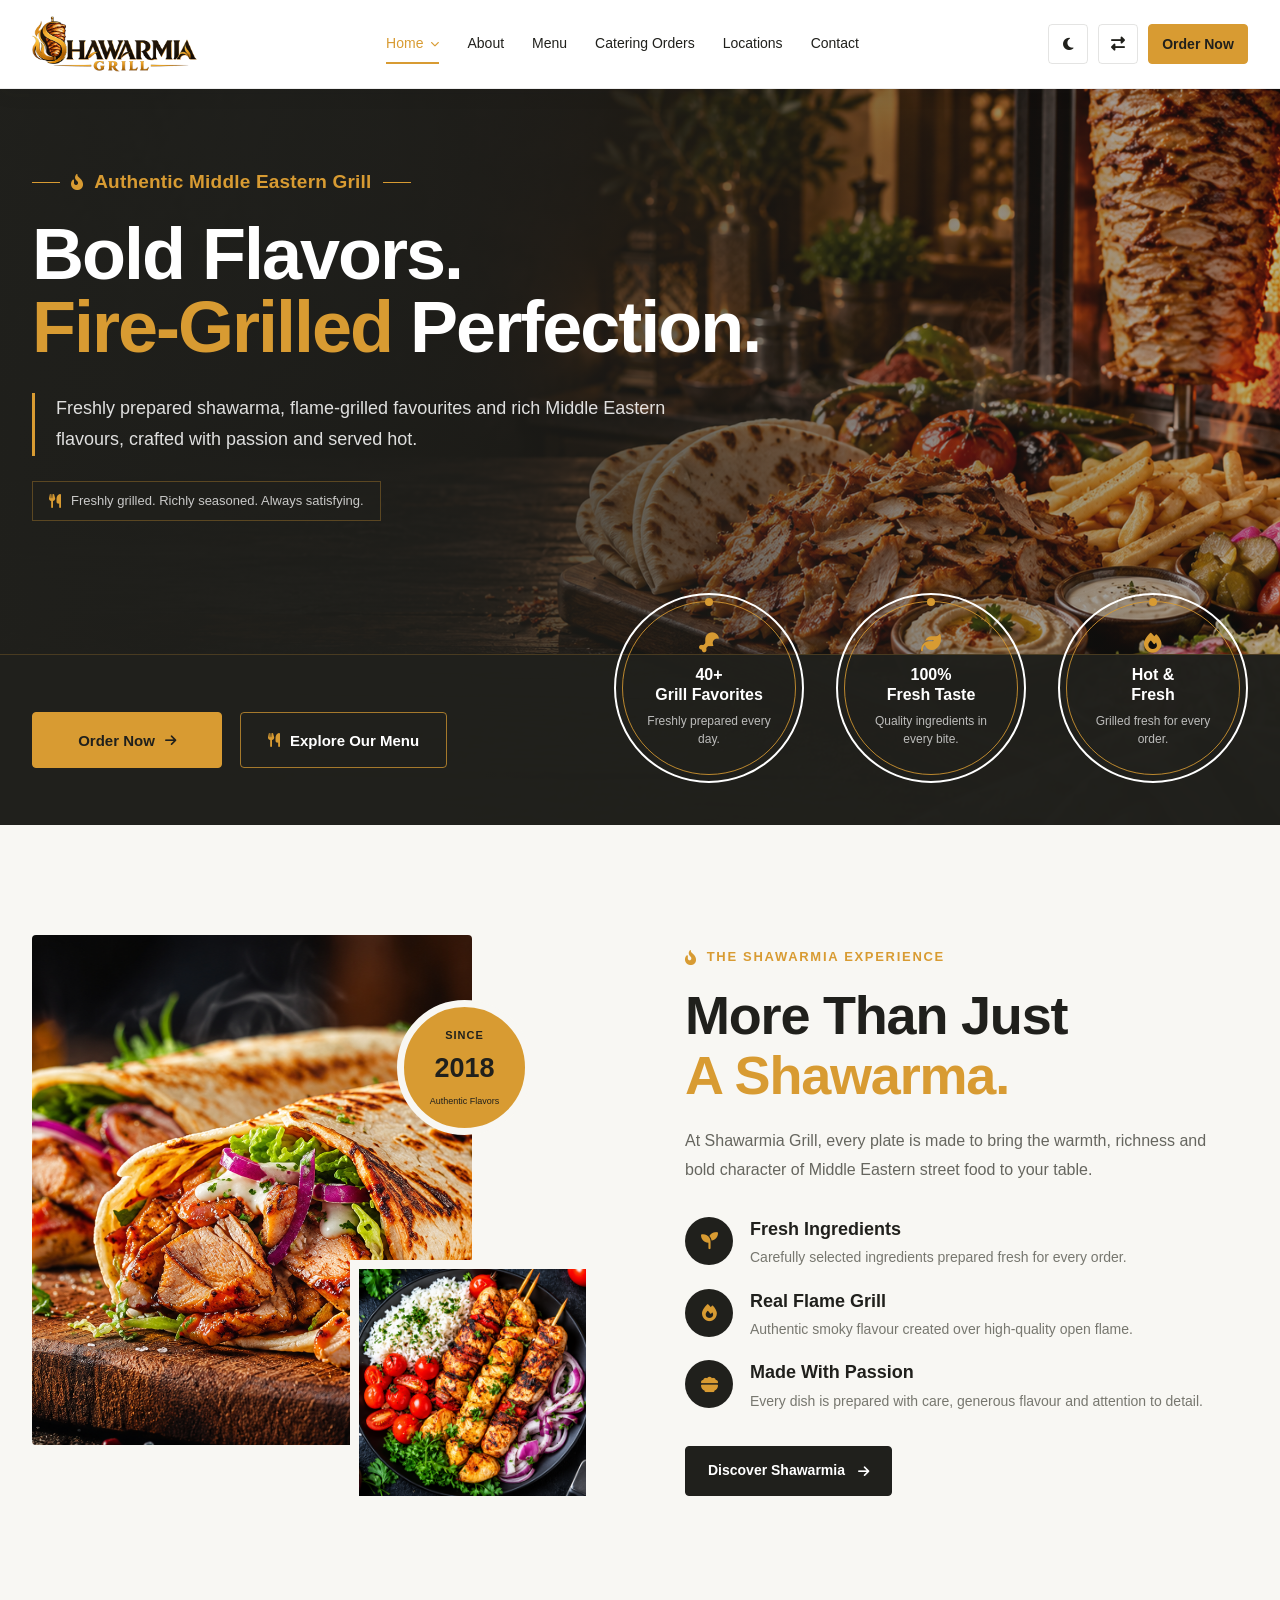
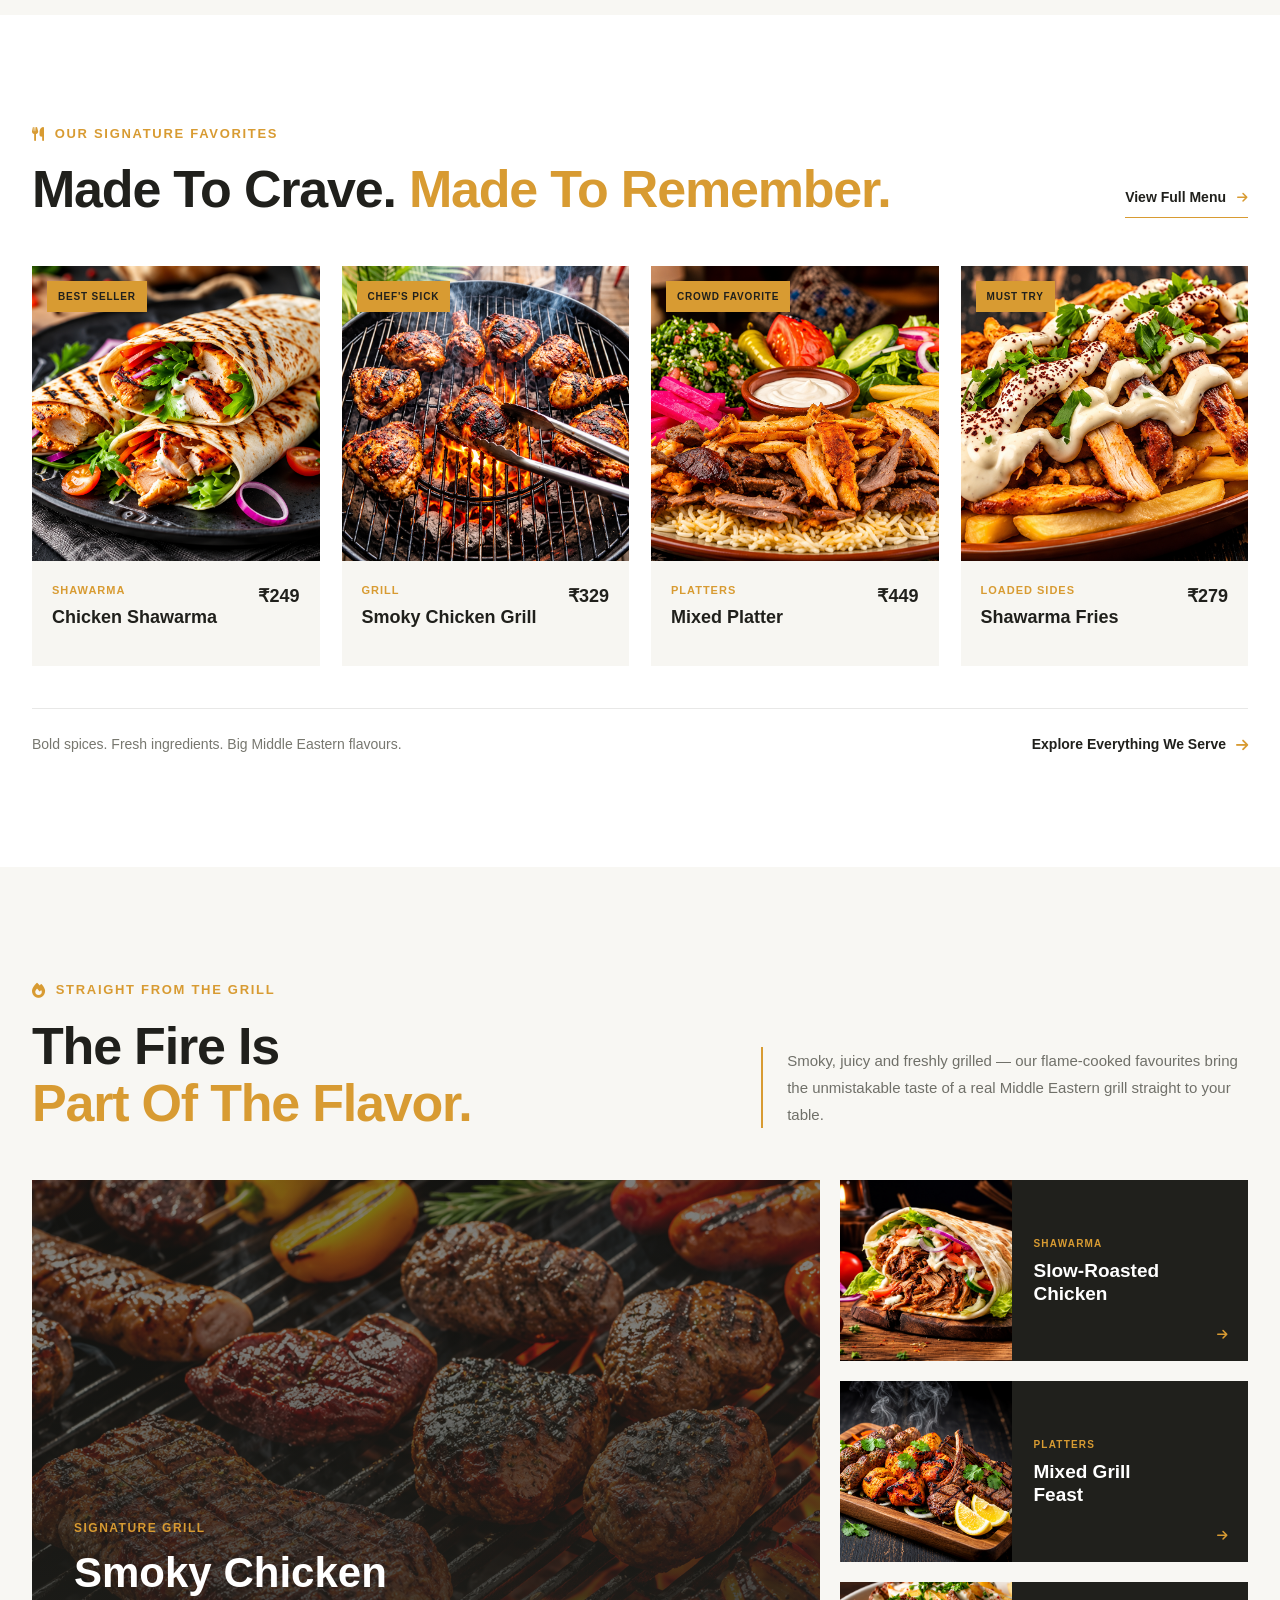
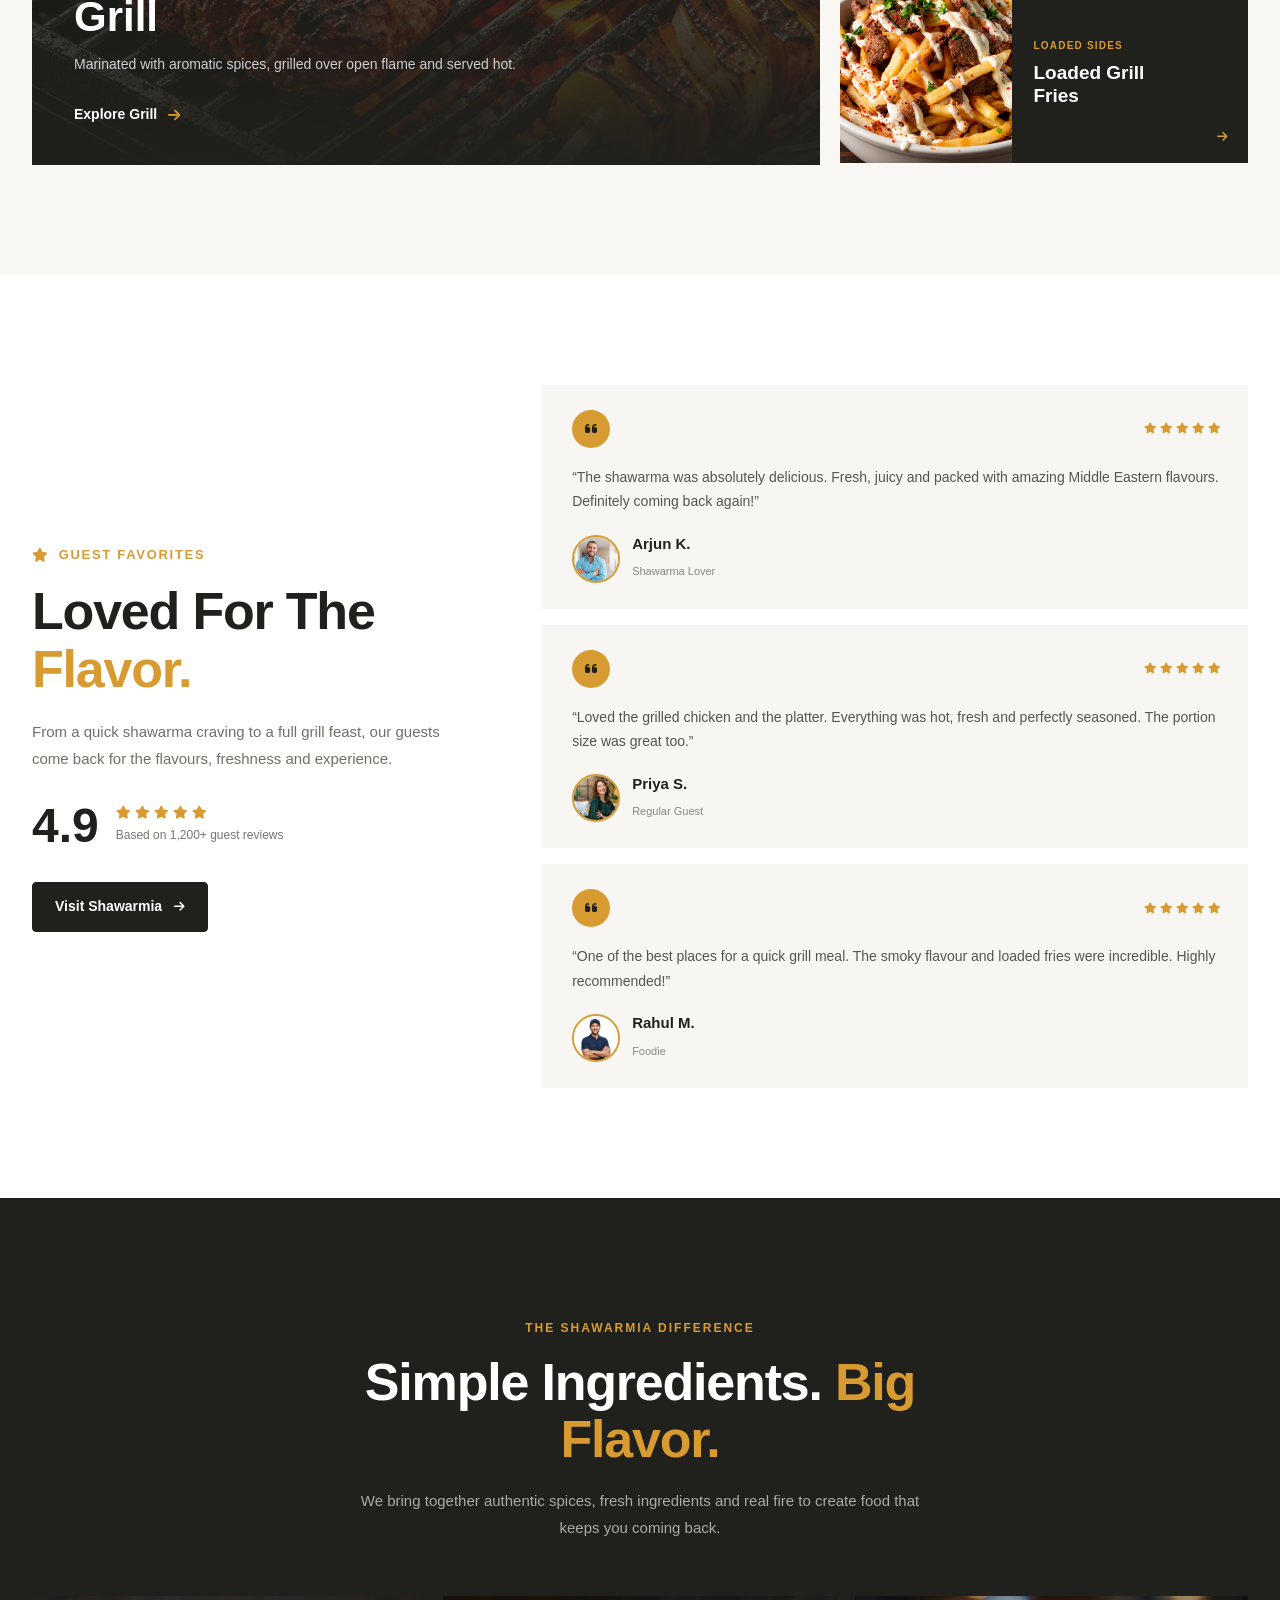
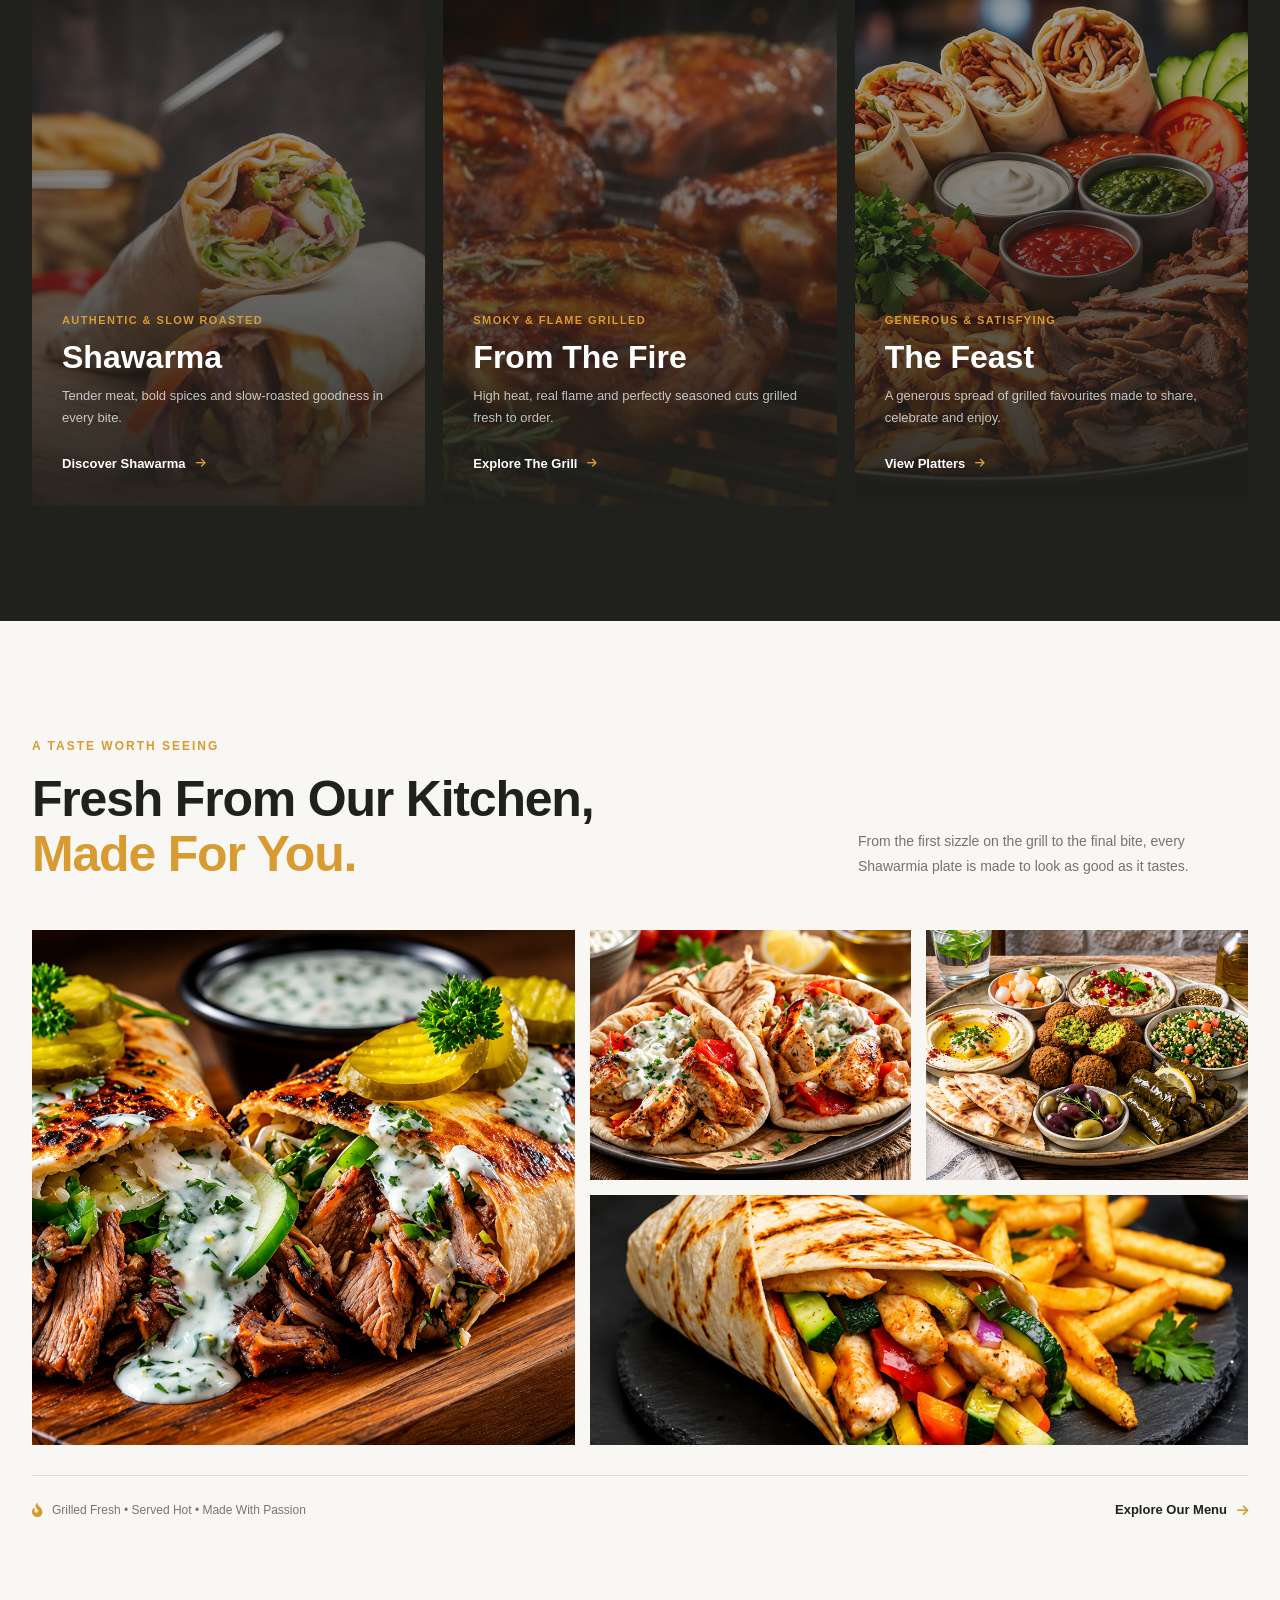
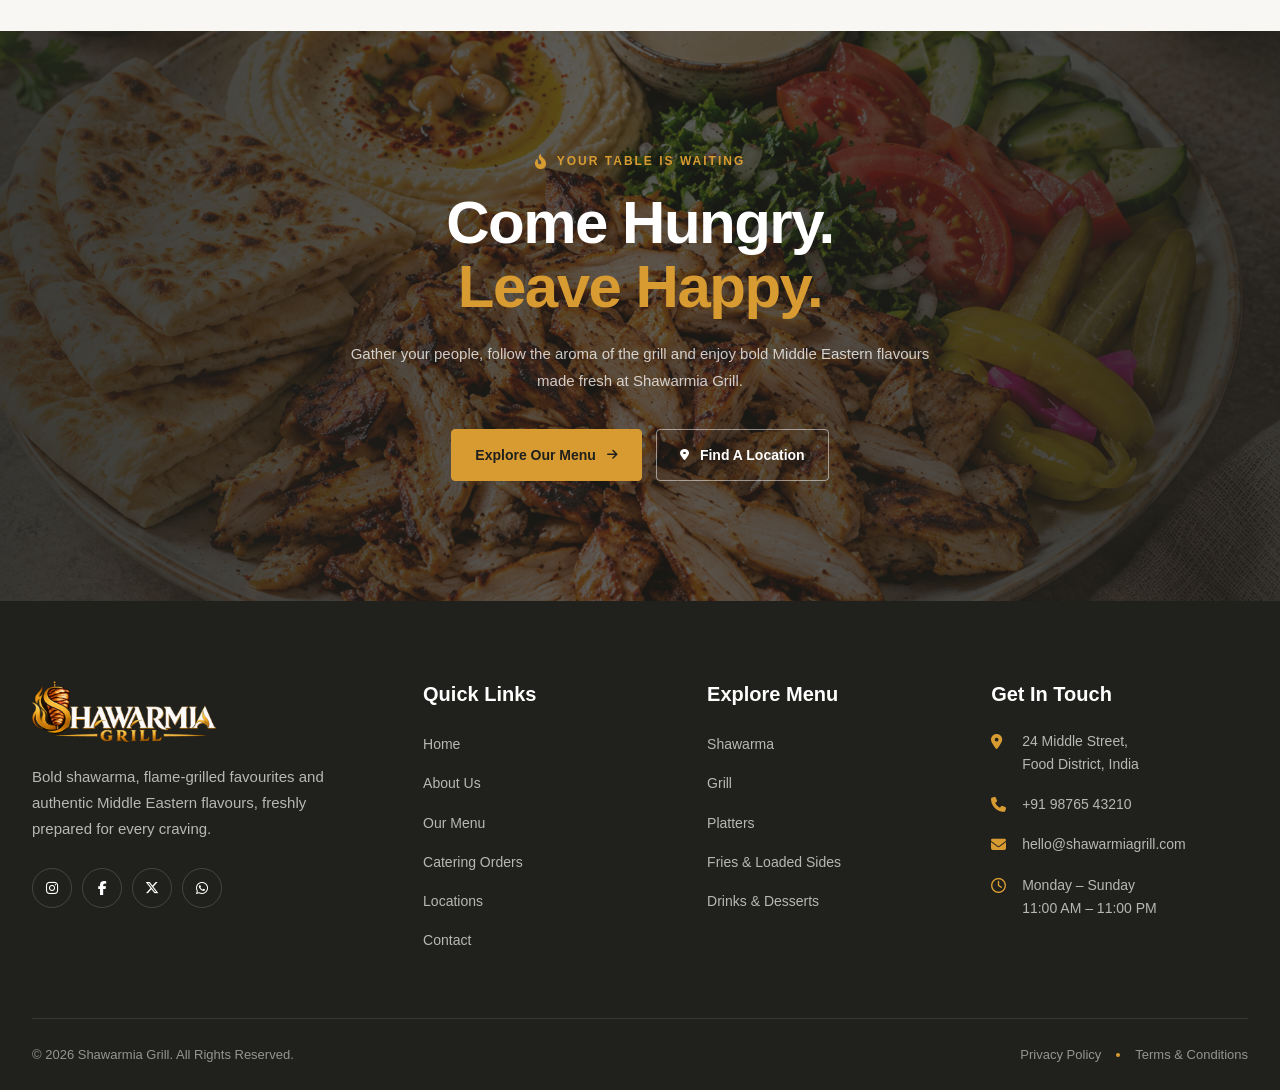
==== commit f0216eb0: "Add files via upload" ====
--- a/index.html
+++ b/index.html
@@ -131,9 +131,8 @@
                 </button>
 
                 <!-- Login -->
-                <a href="login.html" class="login-btn">
-                    <i class="fa-regular fa-user"></i>
-                    <span>Login</span>
+                <a href="order.html" class="login-btn">
+                    <span>Order Now</span>
                 </a>
 
             </div>
@@ -250,12 +249,12 @@
 
                     </button>
 
-                    <a href="login.html" class="mobile-login-btn">
-
-                        <i class="fa-regular fa-user"></i>
-                        <span>Login</span>
+                    <a href="order.html" class="mobile-login-btn">
+
+                        <span>Order Now</span>
 
                     </a>
+
 
                 </div>
 
--- a/css/style.css
+++ b/css/style.css
@@ -160,7 +160,7 @@
     width: 100%;
     max-width: 1320px;
     margin: 0 auto;
-    padding: 0 20px;
+    padding: 0 32px;
 }
 
 .section-padding {
@@ -391,7 +391,7 @@
     }
 
     .container {
-        padding: 0 18px;
+        padding: 0 24px;
     }
 }
 
@@ -465,7 +465,7 @@
     }
 
     .container {
-        padding: 0 15px;
+        padding: 0 18px;
     }
 }
 
@@ -759,7 +759,7 @@
     justify-content: center;
 
     border: 1px solid rgba(32, 32, 28, 0.12);
-    border-radius: 50%;
+    border-radius: 4px;
 
     background-color: transparent;
     color: var(--text-primary);
@@ -2549,8 +2549,8 @@
     inset: 0;
     background:
         linear-gradient(180deg,
-            rgba(32, 32, 28, 0.08) 25%,
-            rgba(32, 32, 28, 0.88) 100%);
+            rgba(32, 32, 28, 0.58) 25%,
+            rgba(32, 32, 28, 0.98) 100%);
 }
 
 .home-one-grill-main-content {
@@ -3003,8 +3003,8 @@
     inset: 0;
     background:
         linear-gradient(180deg,
-            rgba(32, 32, 28, 0.04) 20%,
-            rgba(32, 32, 28, 0.18) 42%,
+            rgba(32, 32, 28, 0.44) 20%,
+            rgba(32, 32, 28, 0.58) 42%,
             rgba(32, 32, 28, 0.94) 100%);
     transition: background 0.4s ease;
 }
@@ -6937,8 +6937,8 @@
 
     background:
         linear-gradient(180deg,
-            rgba(20, 20, 17, 0.18) 0%,
-            rgba(20, 20, 17, 0.15) 35%,
+            rgba(20, 20, 17, 0.48) 0%,
+            rgba(20, 20, 17, 0.45) 35%,
             rgba(20, 20, 17, 0.88) 100%);
 }
 
@@ -23621,3 +23621,701 @@
     color: #ffffff !important;
     border-color: #171815 !important;
 }
+
+@media (max-width: 1024px) {
+    .menu-filter .menu-filter-track>.menu-filter-link.is-active {
+        color: var(--primary-color);
+        background-color: var(--secondary-color);
+        border-color: var(--secondary-color);
+    }
+}
+
+/* Dark Overlay */
+.home-two-craving-image::after {
+    content: "";
+    position: absolute;
+    inset: 0;
+    background: linear-gradient(to bottom,
+            rgba(0, 0, 0, 0.30) 0%,
+            rgba(0, 0, 0, 0.45) 45%,
+            rgba(0, 0, 0, 0.82) 100%);
+    z-index: 1;
+    pointer-events: none;
+}
+
+
+/* Image Hover Effect */
+.home-two-craving-card:hover .home-two-craving-image img {
+    transform: scale(1.06);
+}
+
+/* iPad Pro: center only the 3rd review card */
+@media (min-width: 768px) and (max-width: 1024px) {
+    .home-two-reviews-grid>.home-two-review-card:nth-child(3) {
+        grid-column: 1 / -1 !important;
+        justify-self: center !important;
+        width: calc((100% - 20px) / 2) !important;
+        max-width: none !important;
+        margin: 0 !important;
+    }
+}
+
+/* Strong override — iPad Pro footer equal spacing */
+@media (min-width: 768px) and (max-width: 1024px) {
+    .site-footer .container {
+        width: 100% !important;
+        max-width: 100% !important;
+        padding-left: 28px !important;
+        padding-right: 28px !important;
+    }
+
+    .site-footer .footer-main {
+        display: grid !important;
+        grid-template-columns: repeat(3, minmax(0, 1fr)) !important;
+        column-gap: 28px !important;
+        row-gap: 35px !important;
+        align-items: start !important;
+    }
+
+    .site-footer .footer-brand {
+        grid-column: 1 / -1 !important;
+        width: 100% !important;
+        max-width: 100% !important;
+    }
+
+    .site-footer .footer-column {
+        width: 100% !important;
+        min-width: 0 !important;
+        margin: 0 !important;
+    }
+
+    .site-footer .footer-contact {
+        justify-self: stretch !important;
+    }
+
+    .site-footer .footer-bottom {
+        width: 100% !important;
+        justify-content: space-between !important;
+        gap: 16px !important;
+    }
+}
+
+/* ==========================================
+   INNER PAGE HERO — MOBILE CENTER OVERRIDE
+   About, Menu, Catering, Locations, Contact
+   ========================================== */
+
+@media screen and (max-width: 767px) {
+
+    html body .inner-page-hero .container {
+        width: 100% !important;
+        max-width: 100% !important;
+        margin: 0 auto !important;
+        padding-left: 18px !important;
+        padding-right: 18px !important;
+        box-sizing: border-box !important;
+    }
+
+    html body .inner-page-hero .inner-page-hero-content {
+        position: relative !important;
+        inset: auto !important;
+        transform: none !important;
+
+        width: 100% !important;
+        max-width: 100% !important;
+        margin: 0 auto !important;
+        padding: 45px 0 !important;
+
+        display: flex !important;
+        flex-direction: column !important;
+        align-items: center !important;
+        justify-content: center !important;
+
+        text-align: center !important;
+        box-sizing: border-box !important;
+    }
+
+    /* Eyebrow */
+    html body .inner-page-hero .inner-page-hero-eyebrow {
+        display: flex !important;
+        align-items: center !important;
+        justify-content: center !important;
+        width: 100% !important;
+        margin: 0 auto 16px !important;
+        text-align: center !important;
+    }
+
+    /* Main heading */
+    html body .inner-page-hero .inner-page-hero-content h1 {
+        display: block !important;
+        width: 100% !important;
+        max-width: 100% !important;
+        margin: 0 auto 16px !important;
+        padding: 0 !important;
+        text-align: center !important;
+        line-height: 1.2 !important;
+        overflow-wrap: break-word !important;
+    }
+
+    html body .inner-page-hero .inner-page-hero-content h1 span {
+        text-align: center !important;
+    }
+
+    /* Description */
+    html body .inner-page-hero .inner-page-hero-content>p {
+        display: block !important;
+        width: 100% !important;
+        max-width: 100% !important;
+        margin: 0 auto 22px !important;
+        padding: 0 !important;
+        text-align: center !important;
+        line-height: 1.7 !important;
+    }
+
+    /* Breadcrumb */
+    html body .inner-page-hero .inner-page-hero-breadcrumb {
+        display: flex !important;
+        align-items: center !important;
+        justify-content: center !important;
+        flex-wrap: wrap !important;
+        gap: 10px !important;
+
+        width: 100% !important;
+        margin: 0 auto !important;
+        text-align: center !important;
+    }
+
+    html body .inner-page-hero .inner-page-hero-breadcrumb a,
+    html body .inner-page-hero .inner-page-hero-breadcrumb span,
+    html body .inner-page-hero .inner-page-hero-breadcrumb i {
+        text-align: center !important;
+    }
+
+    /* RTL mode — keep hero content centered too */
+    html[dir="rtl"] body .inner-page-hero .inner-page-hero-content,
+    html[dir="rtl"] body .inner-page-hero .inner-page-hero-content h1,
+    html[dir="rtl"] body .inner-page-hero .inner-page-hero-content>p {
+        text-align: center !important;
+    }
+}
+
+/* =========================================
+   MENU CARDS — iPAD PRO FULL WIDTH FIX
+   ========================================= */
+
+@media (min-width: 768px) and (max-width: 1024px) {
+
+    .menu-sections.container {
+        width: 100% !important;
+        max-width: 100% !important;
+        padding-left: 20px !important;
+        padding-right: 20px !important;
+        margin-left: auto !important;
+        margin-right: auto !important;
+        box-sizing: border-box !important;
+    }
+
+    .menu-category {
+        width: 100% !important;
+        max-width: 100% !important;
+        min-width: 0 !important;
+    }
+
+    .menu-grid {
+        width: 100% !important;
+        max-width: 100% !important;
+        grid-template-columns: repeat(2, minmax(0, 1fr)) !important;
+        gap: 16px !important;
+    }
+
+    .menu-card {
+        width: 100% !important;
+        max-width: 100% !important;
+        min-width: 0 !important;
+        margin: 0 !important;
+        box-sizing: border-box !important;
+    }
+
+    .menu-card-image {
+        width: 100% !important;
+        overflow: hidden !important;
+    }
+
+    .menu-card-image img {
+        display: block !important;
+        width: 100% !important;
+        max-width: 100% !important;
+        height: 190px !important;
+        object-fit: cover !important;
+    }
+}
+
+/* FIX: Remove empty space below menu images */
+
+@media (min-width: 768px) and (max-width: 1024px) {
+
+    .menu-card-image {
+        position: relative !important;
+        width: 100% !important;
+        height: 190px !important;
+        padding: 0 !important;
+        margin: 0 !important;
+        overflow: hidden !important;
+        background: transparent !important;
+        line-height: 0 !important;
+    }
+
+    .menu-card-image img {
+        position: absolute !important;
+        inset: 0 !important;
+        display: block !important;
+        width: 100% !important;
+        height: 100% !important;
+        max-width: none !important;
+        object-fit: cover !important;
+        object-position: center !important;
+        margin: 0 !important;
+    }
+}
+
+/* iPad Pro — Increase Menu Card Image Height */
+@media (min-width: 768px) and (max-width: 1024px) {
+
+    .menu-card-image {
+        height: 300px !important;
+        overflow: hidden !important;
+    }
+
+    .menu-card-image img {
+        width: 100% !important;
+        height: 100% !important;
+        object-fit: cover !important;
+        object-position: center !important;
+    }
+}
+
+/* iPad Pro — Fix Horizontal Overflow in Menu Page */
+@media (min-width: 768px) and (max-width: 1024px) {
+
+    html,
+    body {
+        max-width: 100% !important;
+        overflow-x: hidden !important;
+    }
+
+    .menu-sections,
+    .menu-sections .container,
+    .menu-category,
+    .menu-grid {
+        width: 100% !important;
+        max-width: 100% !important;
+        min-width: 0 !important;
+        box-sizing: border-box !important;
+    }
+
+    .menu-sections .container {
+        padding-left: 20px !important;
+        padding-right: 20px !important;
+    }
+
+    .menu-grid {
+        display: grid !important;
+        grid-template-columns: repeat(2, minmax(0, 1fr)) !important;
+        gap: 14px !important;
+    }
+
+    .menu-card {
+        width: 100% !important;
+        min-width: 0 !important;
+        max-width: 100% !important;
+        margin: 0 !important;
+        overflow: hidden !important;
+        box-sizing: border-box !important;
+    }
+
+    .menu-card-image {
+        width: 100% !important;
+        max-width: 100% !important;
+        height: 210px !important;
+        overflow: hidden !important;
+        box-sizing: border-box !important;
+    }
+
+    .menu-card-image img {
+        display: block !important;
+        width: 100% !important;
+        max-width: 100% !important;
+        height: 100% !important;
+        object-fit: cover !important;
+        box-sizing: border-box !important;
+    }
+}
+
+/* FIX — Drinks & Desserts right-side spacing on iPad Mini */
+@media screen and (min-width: 601px) and (max-width: 768px) {
+
+    body .menu-sections {
+        display: block !important;
+        width: 100% !important;
+        max-width: 100% !important;
+        padding-left: 20px !important;
+        padding-right: 20px !important;
+        margin-left: auto !important;
+        margin-right: auto !important;
+        box-sizing: border-box !important;
+    }
+
+    body #drinks-desserts.menu-category {
+        display: block !important;
+        position: relative !important;
+        width: 100% !important;
+        max-width: 100% !important;
+        min-width: 0 !important;
+        margin-left: 0 !important;
+        margin-right: 0 !important;
+        padding-left: 16px !important;
+        padding-right: 16px !important;
+        box-sizing: border-box !important;
+        overflow: hidden !important;
+    }
+
+    body #drinks-desserts .menu-grid {
+        width: 100% !important;
+        max-width: 100% !important;
+        min-width: 0 !important;
+        grid-template-columns: repeat(2, minmax(0, 1fr)) !important;
+        gap: 12px !important;
+        box-sizing: border-box !important;
+    }
+
+    body #drinks-desserts .menu-card {
+        width: 100% !important;
+        max-width: 100% !important;
+        min-width: 0 !important;
+        margin: 0 !important;
+        box-sizing: border-box !important;
+    }
+}
+
+/* iPad Mini — Center Drinks & Desserts inside parent */
+@media screen and (min-width: 601px) and (max-width: 768px) {
+
+    html body .menu-sections {
+        width: 100% !important;
+        max-width: 100% !important;
+        box-sizing: border-box !important;
+    }
+
+    html body #drinks-desserts.menu-category {
+        position: static !important;
+        left: auto !important;
+        right: auto !important;
+        transform: none !important;
+
+        width: 100% !important;
+        max-width: 100% !important;
+        margin: 0 auto !important;
+
+        box-sizing: border-box !important;
+    }
+
+    html body #drinks-desserts .menu-grid {
+        width: 100% !important;
+        max-width: 100% !important;
+        margin-left: auto !important;
+        margin-right: auto !important;
+
+        grid-template-columns: repeat(2, minmax(0, 1fr)) !important;
+        gap: 10px !important;
+        box-sizing: border-box !important;
+    }
+
+    html body #drinks-desserts .menu-card {
+        width: 100% !important;
+        max-width: 100% !important;
+        min-width: 0 !important;
+        margin: 0 !important;
+        box-sizing: border-box !important;
+    }
+}
+
+
+/* =========================================
+   LOCATIONS SECTION — iPAD MINI OVERRIDE
+   ========================================= */
+@media screen and (min-width: 600px) and (max-width: 820px) {
+
+    html body .locations-list {
+        width: 100% !important;
+        overflow: hidden !important;
+        padding: 55px 0 !important;
+    }
+
+    html body .locations-list>.container {
+        width: 100% !important;
+        max-width: 100% !important;
+        padding-left: 18px !important;
+        padding-right: 18px !important;
+        margin: 0 auto !important;
+        box-sizing: border-box !important;
+    }
+
+    html body .locations-list-grid {
+        display: grid !important;
+        grid-template-columns: repeat(3, minmax(0, 1fr)) !important;
+        gap: 14px !important;
+        width: 100% !important;
+        margin: 28px auto 0 !important;
+        align-items: stretch !important;
+        box-sizing: border-box !important;
+    }
+
+    html body .locations-list-grid .location-card {
+        width: 100% !important;
+        min-width: 0 !important;
+        max-width: 100% !important;
+        height: 100% !important;
+        margin: 0 !important;
+        display: flex !important;
+        flex-direction: column !important;
+        box-sizing: border-box !important;
+        overflow: hidden !important;
+    }
+
+    html body .locations-list-grid .location-card-image {
+        width: 100% !important;
+        height: 150px !important;
+        min-height: 150px !important;
+        flex: 0 0 150px !important;
+        overflow: hidden !important;
+    }
+
+    html body .locations-list-grid .location-card-image img {
+        width: 100% !important;
+        height: 100% !important;
+        display: block !important;
+        object-fit: cover !important;
+        object-position: center !important;
+    }
+
+    html body .locations-list-grid .location-card-content {
+        width: 100% !important;
+        min-width: 0 !important;
+        padding: 14px 12px !important;
+        display: flex !important;
+        flex: 1 1 auto !important;
+        flex-direction: column !important;
+        box-sizing: border-box !important;
+    }
+
+    html body .locations-list-grid .location-card-content h3 {
+        font-size: 17px !important;
+        line-height: 1.35 !important;
+        overflow-wrap: anywhere !important;
+    }
+
+    html body .locations-list-grid .location-card-info {
+        width: 100% !important;
+        min-width: 0 !important;
+    }
+
+    html body .locations-list-grid .location-card-info>div {
+        display: flex !important;
+        align-items: flex-start !important;
+        gap: 8px !important;
+        min-width: 0 !important;
+    }
+
+    html body .locations-list-grid .location-card-info p {
+        min-width: 0 !important;
+        font-size: 11px !important;
+        line-height: 1.6 !important;
+        overflow-wrap: anywhere !important;
+    }
+
+    html body .locations-list-grid .location-card-actions {
+        margin-top: auto !important;
+        padding-top: 12px !important;
+        display: flex !important;
+        flex-direction: column !important;
+        align-items: flex-start !important;
+        gap: 8px !important;
+    }
+
+    html body .locations-list-grid .location-card-btn {
+        max-width: 100% !important;
+        min-height: 38px !important;
+        padding: 9px 10px !important;
+        display: inline-flex !important;
+        align-items: center !important;
+        justify-content: center !important;
+        gap: 6px !important;
+        white-space: normal !important;
+        font-size: 11px !important;
+        box-sizing: border-box !important;
+    }
+
+    html body .locations-list-grid .location-card-link {
+        font-size: 11px !important;
+    }
+}
+
+
+/* ABOUT COMMUNITY — MOBILE POINTS LEFT ALIGN */
+@media (max-width: 767px) {
+
+    .about-community-highlights {
+        width: 100% !important;
+        display: flex !important;
+        flex-direction: column !important;
+        align-items: stretch !important;
+        gap: 16px !important;
+        margin: 28px 0 30px !important;
+    }
+
+    .about-community-highlight {
+        width: 100% !important;
+        display: flex !important;
+        flex-direction: row !important;
+        align-items: center !important;
+        justify-content: flex-start !important;
+        gap: 12px !important;
+        text-align: left !important;
+    }
+
+    .about-community-highlight-icon {
+        flex: 0 0 40px !important;
+        width: 40px !important;
+        height: 40px !important;
+        display: flex !important;
+        align-items: center !important;
+        justify-content: center !important;
+        margin: 0 !important;
+    }
+
+    .about-community-highlight>div:last-child {
+        flex: 1 1 auto !important;
+        min-width: 0 !important;
+        text-align: left !important;
+    }
+
+    .about-community-highlight h3 {
+        width: 100% !important;
+        margin: 0 0 5px !important;
+        text-align: left !important;
+    }
+
+    .about-community-highlight p {
+        width: 100% !important;
+        margin: 0 !important;
+        text-align: left !important;
+    }
+
+    .about-community-btn {
+        align-self: flex-start;
+    }
+}
+
+
+/* =========================================
+   SHAWARMIA AUTH PAGES — READABLE TEXT
+   LOGIN + REGISTER
+========================================= */
+
+.auth-card h1 {
+    font-size: 30px;
+    line-height: 1.2;
+}
+
+.auth-description {
+    font-size: 15px !important;
+    line-height: 1.65;
+}
+
+.auth-field label {
+    font-size: 14px !important;
+    font-weight: 500;
+}
+
+.auth-field input {
+    height: 52px;
+    padding: 0 14px;
+    font-size: 15px !important;
+}
+
+.auth-options {
+    font-size: 14px !important;
+}
+
+.auth-check {
+    font-size: 14px !important;
+    line-height: 1.5;
+}
+
+.auth-check input {
+    width: 16px;
+    height: 16px;
+}
+
+.auth-link {
+    font-size: 14px;
+}
+
+.auth-submit {
+    min-height: 56px;
+    font-size: 15px !important;
+}
+
+.auth-divider-label {
+    font-size: 12px;
+}
+
+.auth-social-label {
+    font-size: 14px !important;
+}
+
+.auth-social {
+    width: 48px;
+    height: 48px;
+}
+
+.auth-footer-copy {
+    font-size: 14px !important;
+    line-height: 1.7;
+}
+
+/* Mobile text sizing */
+@media (max-width: 575px) {
+    .auth-card h1 {
+        font-size: 28px;
+    }
+
+    .auth-description {
+        font-size: 14px !important;
+    }
+
+    .auth-field label {
+        font-size: 14px !important;
+    }
+
+    .auth-field input {
+        height: 52px;
+        font-size: 15px !important;
+    }
+
+    .auth-options,
+    .auth-check,
+    .auth-link {
+        font-size: 13px !important;
+    }
+
+    .auth-submit {
+        min-height: 54px;
+        font-size: 15px !important;
+    }
+
+    .auth-social-label,
+    .auth-footer-copy {
+        font-size: 13px !important;
+    }
+}
